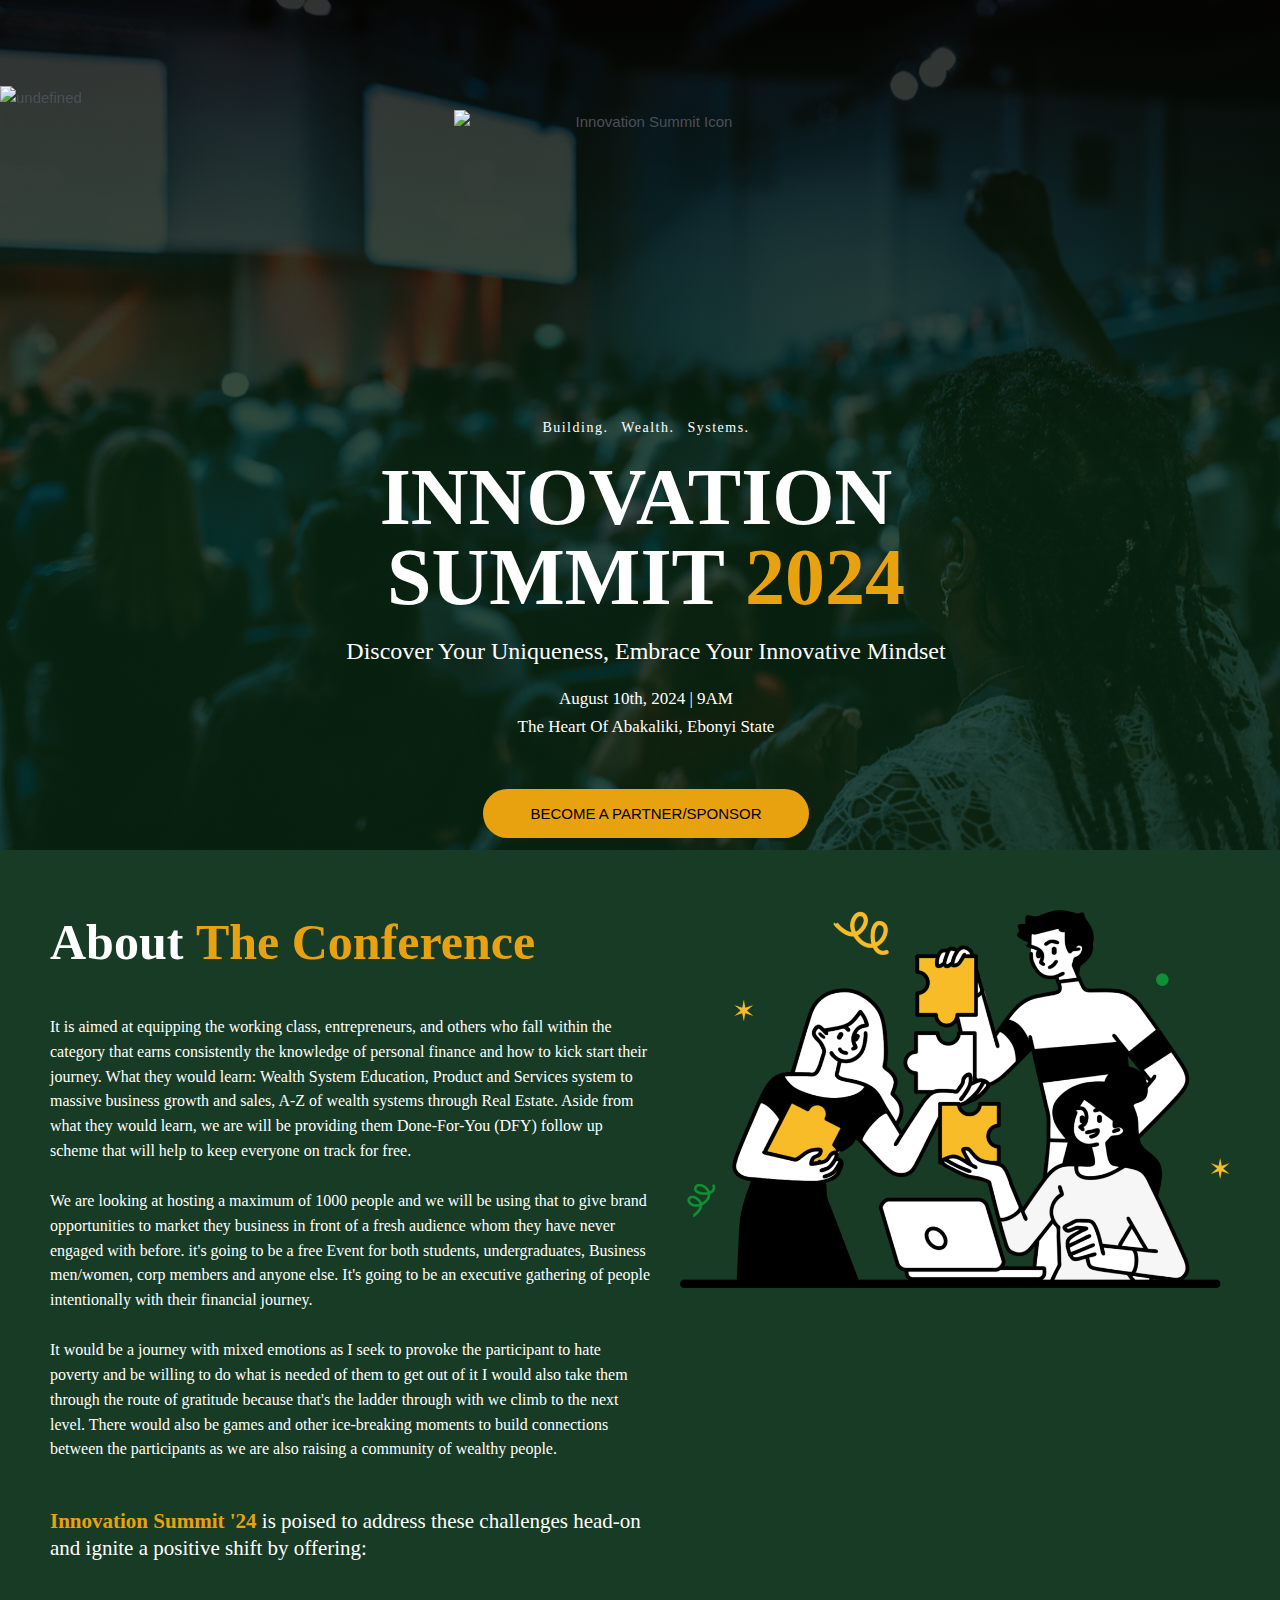
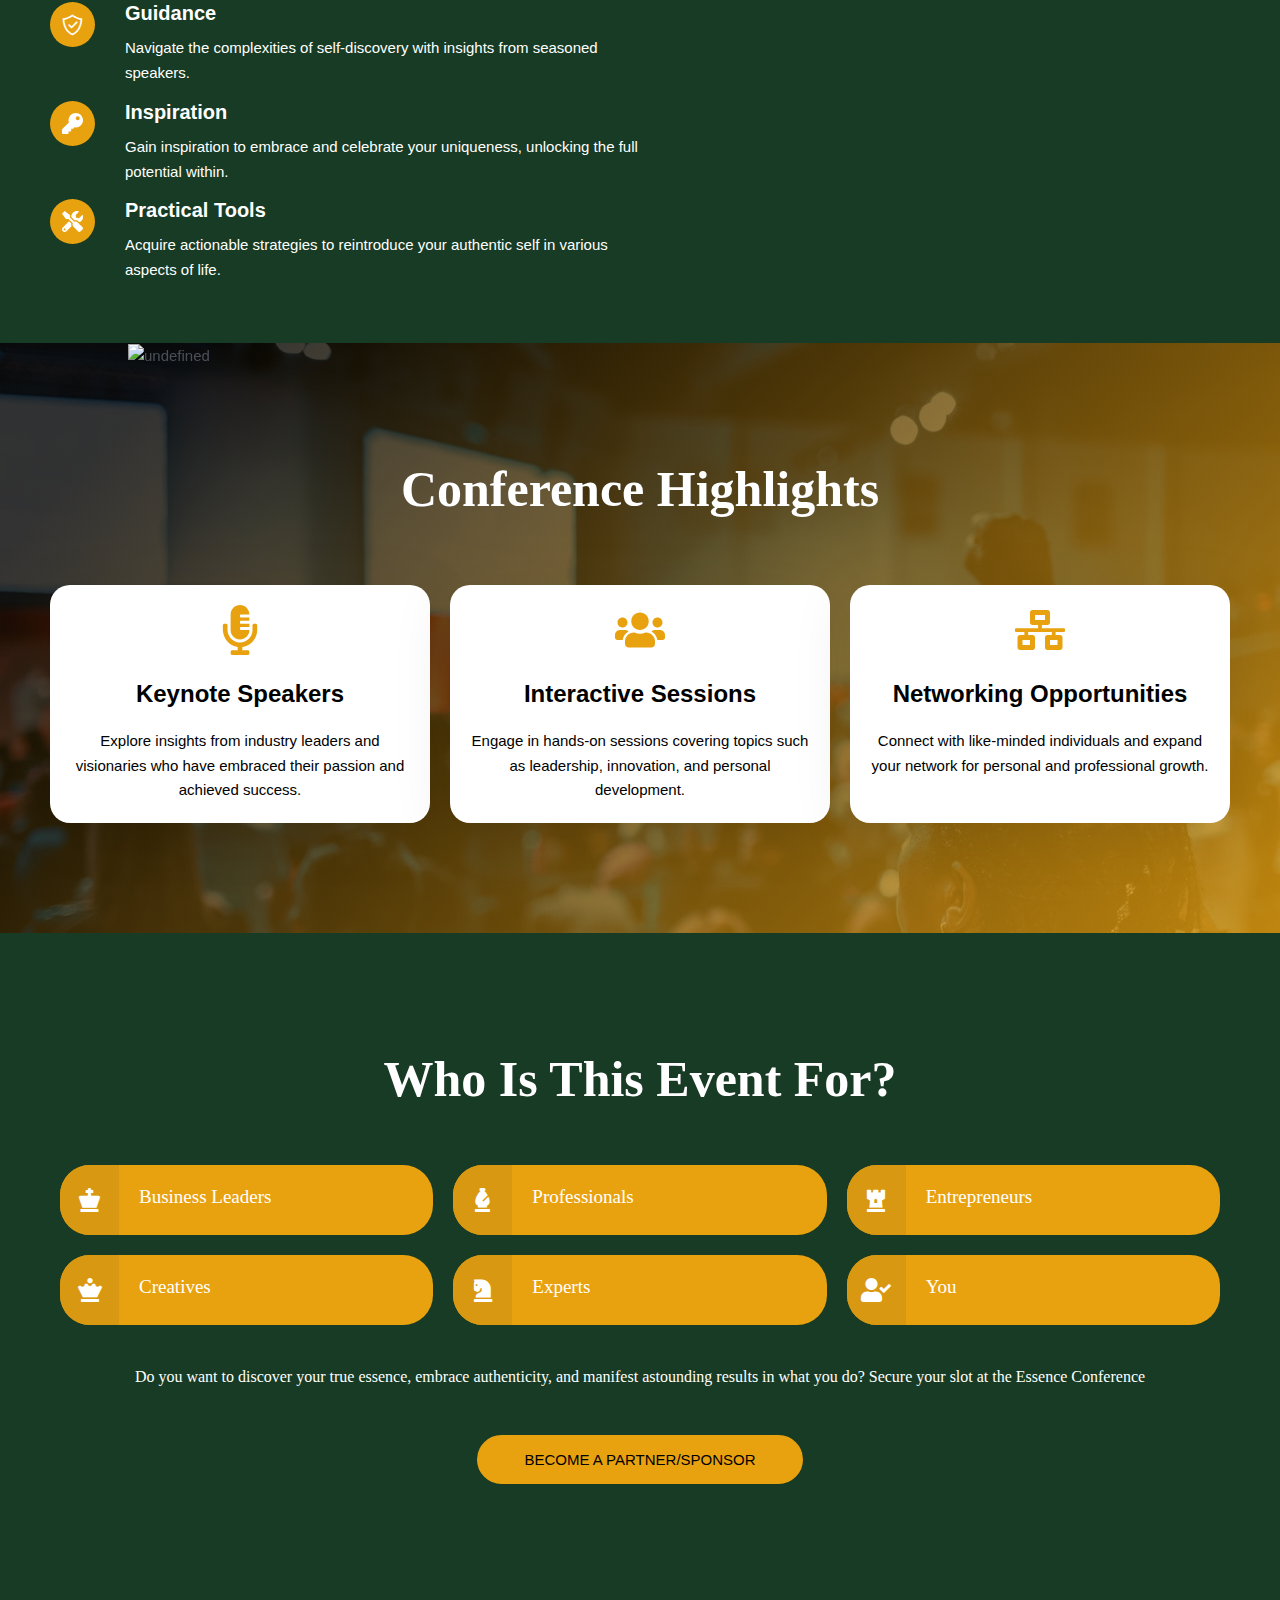
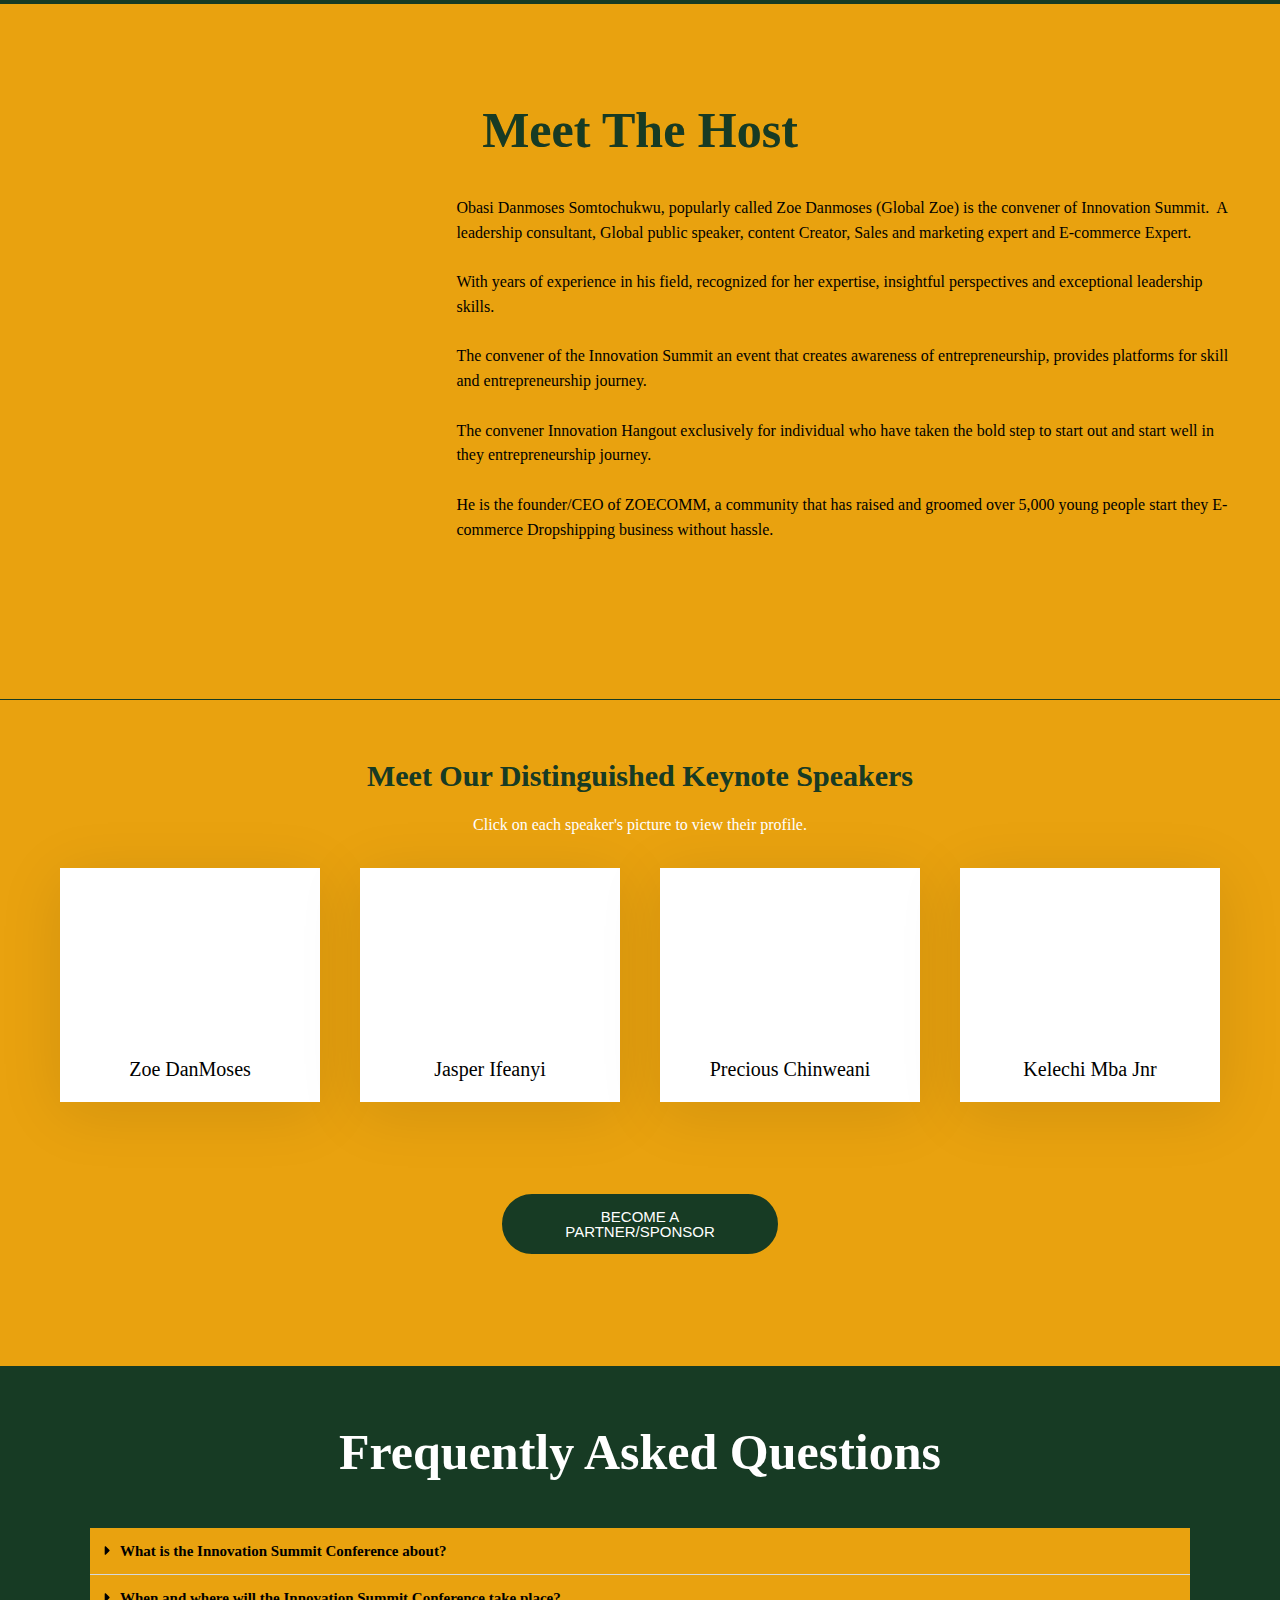
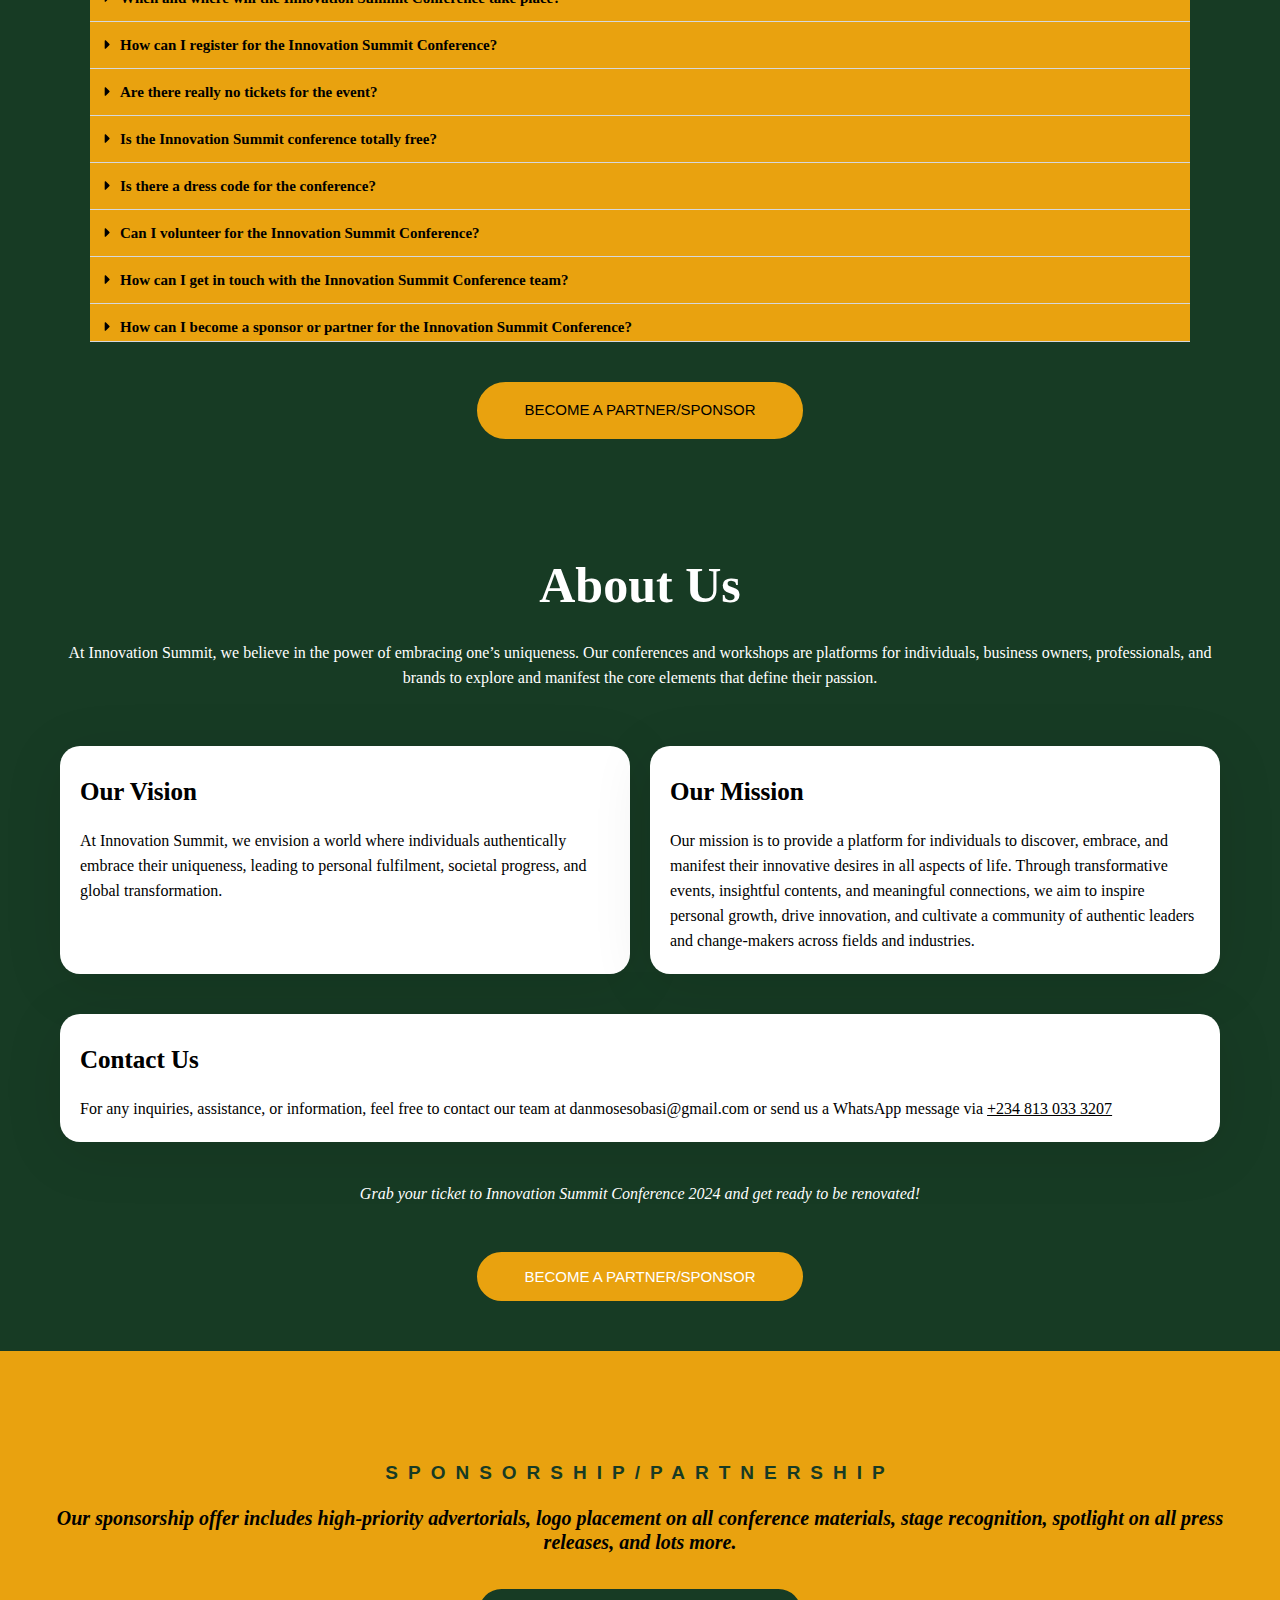
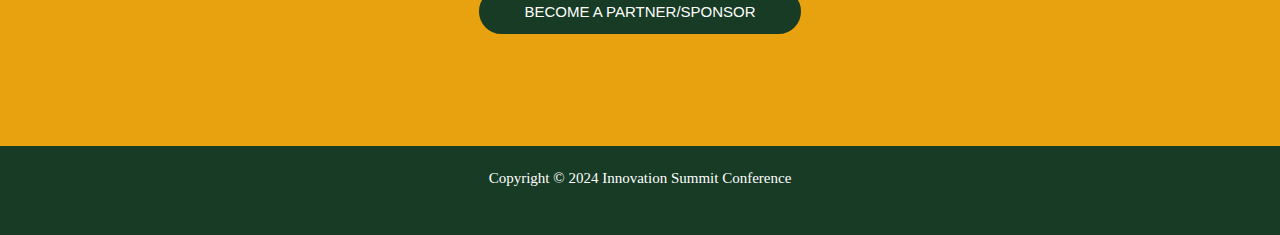
==== index.html @ 214b6966 "update" ====
<!DOCTYPE html>
<html lang="en-US">
  <head>
    <meta http-equiv="content-type" content="text/html; charset=UTF-8">
    <meta name="viewport" content="width=device-width, initial-scale=1">
    <link rel="profile" href="https://gmpg.org/xfn/11">
    <title>Innovation Summit</title>
    <meta name="robots" content="max-image-preview:large">
    <link rel="dns-prefetch" href="//fonts.googleapis.com">
    <link rel="alternate" type="application/rss+xml" title="Innovation Summit » Feed"

      href="feed/index.htm">
    <link rel="alternate" type="application/rss+xml" title="Innovation Summit » Comments Feed"

      href="comments/feed/index.htm">
    <script>
window._wpemojiSettings = {"baseUrl":"https:\/\/s.w.org\/images\/core\/emoji\/15.0.3\/72x72\/","ext":".png","svgUrl":"https:\/\/s.w.org\/images\/core\/emoji\/15.0.3\/svg\/","svgExt":".svg","source":{"concatemoji":"https:\/\/essenceconference.com\/wp-includes\/js\/wp-emoji-release.min.js?ver=6.5.4"}};
/*! This file is auto-generated */
!function(i,n){var o,s,e;function c(e){try{var t={supportTests:e,timestamp:(new Date).valueOf()};sessionStorage.setItem(o,JSON.stringify(t))}catch(e){}}function p(e,t,n){e.clearRect(0,0,e.canvas.width,e.canvas.height),e.fillText(t,0,0);var t=new Uint32Array(e.getImageData(0,0,e.canvas.width,e.canvas.height).data),r=(e.clearRect(0,0,e.canvas.width,e.canvas.height),e.fillText(n,0,0),new Uint32Array(e.getImageData(0,0,e.canvas.width,e.canvas.height).data));return t.every(function(e,t){return e===r[t]})}function u(e,t,n){switch(t){case"flag":return n(e,"\ud83c\udff3\ufe0f\u200d\u26a7\ufe0f","\ud83c\udff3\ufe0f\u200b\u26a7\ufe0f")?!1:!n(e,"\ud83c\uddfa\ud83c\uddf3","\ud83c\uddfa\u200b\ud83c\uddf3")&&!n(e,"\ud83c\udff4\udb40\udc67\udb40\udc62\udb40\udc65\udb40\udc6e\udb40\udc67\udb40\udc7f","\ud83c\udff4\u200b\udb40\udc67\u200b\udb40\udc62\u200b\udb40\udc65\u200b\udb40\udc6e\u200b\udb40\udc67\u200b\udb40\udc7f");case"emoji":return!n(e,"\ud83d\udc26\u200d\u2b1b","\ud83d\udc26\u200b\u2b1b")}return!1}function f(e,t,n){var r="undefined"!=typeof WorkerGlobalScope&&self instanceof WorkerGlobalScope?new OffscreenCanvas(300,150):i.createElement("canvas"),a=r.getContext("2d",{willReadFrequently:!0}),o=(a.textBaseline="top",a.font="600 32px Arial",{});return e.forEach(function(e){o[e]=t(a,e,n)}),o}function t(e){var t=i.createElement("script");t.src=e,t.defer=!0,i.head.appendChild(t)}"undefined"!=typeof Promise&&(o="wpEmojiSettingsSupports",s=["flag","emoji"],n.supports={everything:!0,everythingExceptFlag:!0},e=new Promise(function(e){i.addEventListener("DOMContentLoaded",e,{once:!0})}),new Promise(function(t){var n=function(){try{var e=JSON.parse(sessionStorage.getItem(o));if("object"==typeof e&&"number"==typeof e.timestamp&&(new Date).valueOf()<e.timestamp+604800&&"object"==typeof e.supportTests)return e.supportTests}catch(e){}return null}();if(!n){if("undefined"!=typeof Worker&&"undefined"!=typeof OffscreenCanvas&&"undefined"!=typeof URL&&URL.createObjectURL&&"undefined"!=typeof Blob)try{var e="postMessage("+f.toString()+"("+[JSON.stringify(s),u.toString(),p.toString()].join(",")+"));",r=new Blob([e],{type:"text/javascript"}),a=new Worker(URL.createObjectURL(r),{name:"wpTestEmojiSupports"});return void(a.onmessage=function(e){c(n=e.data),a.terminate(),t(n)})}catch(e){}c(n=f(s,u,p))}t(n)}).then(function(e){for(var t in e)n.supports[t]=e[t],n.supports.everything=n.supports.everything&&n.supports[t],"flag"!==t&&(n.supports.everythingExceptFlag=n.supports.everythingExceptFlag&&n.supports[t]);n.supports.everythingExceptFlag=n.supports.everythingExceptFlag&&!n.supports.flag,n.DOMReady=!1,n.readyCallback=function(){n.DOMReady=!0}}).then(function(){return e}).then(function(){var e;n.supports.everything||(n.readyCallback(),(e=n.source||{}).concatemoji?t(e.concatemoji):e.wpemoji&&e.twemoji&&(t(e.twemoji),t(e.wpemoji)))}))}((window,document),window._wpemojiSettings);
</script> <link rel="stylesheet" id="astra-theme-css-css" href="wp-content/themes/astra/assets/css/minified/main.min.css?ver=4.6.11"

      media="all">
    <style id="astra-theme-css-inline-css">
:root{--ast-container-default-xlg-padding:6.67em;--ast-container-default-lg-padding:5.67em;--ast-container-default-slg-padding:4.34em;--ast-container-default-md-padding:3.34em;--ast-container-default-sm-padding:6.67em;--ast-container-default-xs-padding:2.4em;--ast-container-default-xxs-padding:1.4em;--ast-code-block-background:#EEEEEE;--ast-comment-inputs-background:#FAFAFA;--ast-normal-container-width:1200px;--ast-narrow-container-width:750px;--ast-blog-title-font-weight:normal;--ast-blog-meta-weight:inherit;}html{font-size:93.75%;}a,.page-title{color:var(--ast-global-color-5);}a:hover,a:focus{color:var(--ast-global-color-1);}body,button,input,select,textarea,.ast-button,.ast-custom-button{font-family:'Roboto',sans-serif;font-weight:400;font-size:15px;font-size:1rem;line-height:var(--ast-body-line-height,1.65em);}blockquote{color:var(--ast-global-color-3);}h1,.entry-content h1,h2,.entry-content h2,h3,.entry-content h3,h4,.entry-content h4,h5,.entry-content h5,h6,.entry-content h6,.site-title,.site-title a{font-family:'Montserrat',sans-serif;font-weight:700;}.site-title{font-size:35px;font-size:2.3333333333333rem;display:none;}header .custom-logo-link img{max-width:115px;}.astra-logo-svg{width:115px;}.site-header .site-description{font-size:15px;font-size:1rem;display:none;}.entry-title{font-size:26px;font-size:1.7333333333333rem;}.archive .ast-article-post .ast-article-inner,.blog .ast-article-post .ast-article-inner,.archive .ast-article-post .ast-article-inner:hover,.blog .ast-article-post .ast-article-inner:hover{overflow:hidden;}h1,.entry-content h1{font-size:90px;font-size:6rem;font-weight:700;font-family:'Montserrat',sans-serif;line-height:1.4em;text-transform:uppercase;}h2,.entry-content h2{font-size:40px;font-size:2.6666666666667rem;font-weight:700;font-family:'Montserrat',sans-serif;line-height:1.3em;}h3,.entry-content h3{font-size:24px;font-size:1.6rem;font-weight:700;font-family:'Montserrat',sans-serif;line-height:1.3em;}h4,.entry-content h4{font-size:24px;font-size:1.6rem;line-height:1.2em;font-weight:700;font-family:'Montserrat',sans-serif;}h5,.entry-content h5{font-size:20px;font-size:1.3333333333333rem;line-height:1.2em;font-weight:700;font-family:'Montserrat',sans-serif;}h6,.entry-content h6{font-size:16px;font-size:1.0666666666667rem;line-height:1.25em;font-weight:700;font-family:'Montserrat',sans-serif;}::selection{background-color:var(--ast-global-color-0);color:#000000;}body,h1,.entry-title a,.entry-content h1,h2,.entry-content h2,h3,.entry-content h3,h4,.entry-content h4,h5,.entry-content h5,h6,.entry-content h6{color:var(--ast-global-color-3);}.tagcloud a:hover,.tagcloud a:focus,.tagcloud a.current-item{color:#000000;border-color:var(--ast-global-color-5);background-color:var(--ast-global-color-5);}input:focus,input[type="text"]:focus,input[type="email"]:focus,input[type="url"]:focus,input[type="password"]:focus,input[type="reset"]:focus,input[type="search"]:focus,textarea:focus{border-color:var(--ast-global-color-5);}input[type="radio"]:checked,input[type=reset],input[type="checkbox"]:checked,input[type="checkbox"]:hover:checked,input[type="checkbox"]:focus:checked,input[type=range]::-webkit-slider-thumb{border-color:var(--ast-global-color-5);background-color:var(--ast-global-color-5);box-shadow:none;}.site-footer a:hover + .post-count,.site-footer a:focus + .post-count{background:var(--ast-global-color-5);border-color:var(--ast-global-color-5);}.single .nav-links .nav-previous,.single .nav-links .nav-next{color:var(--ast-global-color-5);}.entry-meta,.entry-meta *{line-height:1.45;color:var(--ast-global-color-5);}.entry-meta a:not(.ast-button):hover,.entry-meta a:not(.ast-button):hover *,.entry-meta a:not(.ast-button):focus,.entry-meta a:not(.ast-button):focus *,.page-links > .page-link,.page-links .page-link:hover,.post-navigation a:hover{color:var(--ast-global-color-1);}#cat option,.secondary .calendar_wrap thead a,.secondary .calendar_wrap thead a:visited{color:var(--ast-global-color-5);}.secondary .calendar_wrap #today,.ast-progress-val span{background:var(--ast-global-color-5);}.secondary a:hover + .post-count,.secondary a:focus + .post-count{background:var(--ast-global-color-5);border-color:var(--ast-global-color-5);}.calendar_wrap #today > a{color:#000000;}.page-links .page-link,.single .post-navigation a{color:var(--ast-global-color-5);}.ast-search-menu-icon .search-form button.search-submit{padding:0 4px;}.ast-search-menu-icon form.search-form{padding-right:0;}.ast-search-menu-icon.slide-search input.search-field{width:0;}.ast-header-search .ast-search-menu-icon.ast-dropdown-active .search-form,.ast-header-search .ast-search-menu-icon.ast-dropdown-active .search-field:focus{transition:all 0.2s;}.search-form input.search-field:focus{outline:none;}.ast-archive-title{color:var(--ast-global-color-2);}.wp-block-latest-posts > li > a{color:var(--ast-global-color-2);}.widget-title,.widget .wp-block-heading{font-size:21px;font-size:1.4rem;color:var(--ast-global-color-2);}.ast-search-menu-icon.slide-search a:focus-visible:focus-visible,.astra-search-icon:focus-visible,#close:focus-visible,a:focus-visible,.ast-menu-toggle:focus-visible,.site .skip-link:focus-visible,.wp-block-loginout input:focus-visible,.wp-block-search.wp-block-search__button-inside .wp-block-search__inside-wrapper,.ast-header-navigation-arrow:focus-visible,.woocommerce .wc-proceed-to-checkout > .checkout-button:focus-visible,.woocommerce .woocommerce-MyAccount-navigation ul li a:focus-visible,.ast-orders-table__row .ast-orders-table__cell:focus-visible,.woocommerce .woocommerce-order-details .order-again > .button:focus-visible,.woocommerce .woocommerce-message a.button.wc-forward:focus-visible,.woocommerce #minus_qty:focus-visible,.woocommerce #plus_qty:focus-visible,a#ast-apply-coupon:focus-visible,.woocommerce .woocommerce-info a:focus-visible,.woocommerce .astra-shop-summary-wrap a:focus-visible,.woocommerce a.wc-forward:focus-visible,#ast-apply-coupon:focus-visible,.woocommerce-js .woocommerce-mini-cart-item a.remove:focus-visible,#close:focus-visible,.button.search-submit:focus-visible,#search_submit:focus,.normal-search:focus-visible{outline-style:dotted;outline-color:inherit;outline-width:thin;}input:focus,input[type="text"]:focus,input[type="email"]:focus,input[type="url"]:focus,input[type="password"]:focus,input[type="reset"]:focus,input[type="search"]:focus,input[type="number"]:focus,textarea:focus,.wp-block-search__input:focus,[data-section="section-header-mobile-trigger"] .ast-button-wrap .ast-mobile-menu-trigger-minimal:focus,.ast-mobile-popup-drawer.active .menu-toggle-close:focus,.woocommerce-ordering select.orderby:focus,#ast-scroll-top:focus,#coupon_code:focus,.woocommerce-page #comment:focus,.woocommerce #reviews #respond input#submit:focus,.woocommerce a.add_to_cart_button:focus,.woocommerce .button.single_add_to_cart_button:focus,.woocommerce .woocommerce-cart-form button:focus,.woocommerce .woocommerce-cart-form__cart-item .quantity .qty:focus,.woocommerce .woocommerce-billing-fields .woocommerce-billing-fields__field-wrapper .woocommerce-input-wrapper > .input-text:focus,.woocommerce #order_comments:focus,.woocommerce #place_order:focus,.woocommerce .woocommerce-address-fields .woocommerce-address-fields__field-wrapper .woocommerce-input-wrapper > .input-text:focus,.woocommerce .woocommerce-MyAccount-content form button:focus,.woocommerce .woocommerce-MyAccount-content .woocommerce-EditAccountForm .woocommerce-form-row .woocommerce-Input.input-text:focus,.woocommerce .ast-woocommerce-container .woocommerce-pagination ul.page-numbers li a:focus,body #content .woocommerce form .form-row .select2-container--default .select2-selection--single:focus,#ast-coupon-code:focus,.woocommerce.woocommerce-js .quantity input[type=number]:focus,.woocommerce-js .woocommerce-mini-cart-item .quantity input[type=number]:focus,.woocommerce p#ast-coupon-trigger:focus{border-style:dotted;border-color:inherit;border-width:thin;}input{outline:none;}.ast-logo-title-inline .site-logo-img{padding-right:1em;}body .ast-oembed-container *{position:absolute;top:0;width:100%;height:100%;left:0;}body .wp-block-embed-pocket-casts .ast-oembed-container *{position:unset;}.ast-single-post-featured-section + article {margin-top: 2em;}.site-content .ast-single-post-featured-section img {width: 100%;overflow: hidden;object-fit: cover;}.site > .ast-single-related-posts-container {margin-top: 0;}@media (min-width: 922px) {.ast-desktop .ast-container--narrow {max-width: var(--ast-narrow-container-width);margin: 0 auto;}}.ast-page-builder-template .hentry {margin: 0;}.ast-page-builder-template .site-content > .ast-container {max-width: 100%;padding: 0;}.ast-page-builder-template .site .site-content #primary {padding: 0;margin: 0;}.ast-page-builder-template .no-results {text-align: center;margin: 4em auto;}.ast-page-builder-template .ast-pagination {padding: 2em;}.ast-page-builder-template .entry-header.ast-no-title.ast-no-thumbnail {margin-top: 0;}.ast-page-builder-template .entry-header.ast-header-without-markup {margin-top: 0;margin-bottom: 0;}.ast-page-builder-template .entry-header.ast-no-title.ast-no-meta {margin-bottom: 0;}.ast-page-builder-template.single .post-navigation {padding-bottom: 2em;}.ast-page-builder-template.single-post .site-content > .ast-container {max-width: 100%;}.ast-page-builder-template .entry-header {margin-top: 4em;margin-left: auto;margin-right: auto;padding-left: 20px;padding-right: 20px;}.single.ast-page-builder-template .entry-header {padding-left: 20px;padding-right: 20px;}.ast-page-builder-template .ast-archive-description {margin: 4em auto 0;padding-left: 20px;padding-right: 20px;}@media (max-width:921px){#ast-desktop-header{display:none;}}@media (min-width:922px){#ast-mobile-header{display:none;}}.wp-block-buttons.aligncenter{justify-content:center;}@media (max-width:921px){.ast-theme-transparent-header #primary,.ast-theme-transparent-header #secondary{padding:0;}}@media (max-width:921px){.ast-plain-container.ast-no-sidebar #primary{padding:0;}}.ast-plain-container.ast-no-sidebar #primary{margin-top:0;margin-bottom:0;}.wp-block-button.is-style-outline .wp-block-button__link{border-color:var(--ast-global-color-0);border-top-width:0px;border-right-width:0px;border-bottom-width:0px;border-left-width:0px;}div.wp-block-button.is-style-outline > .wp-block-button__link:not(.has-text-color),div.wp-block-button.wp-block-button__link.is-style-outline:not(.has-text-color){color:var(--ast-global-color-0);}.wp-block-button.is-style-outline .wp-block-button__link:hover,.wp-block-buttons .wp-block-button.is-style-outline .wp-block-button__link:focus,.wp-block-buttons .wp-block-button.is-style-outline > .wp-block-button__link:not(.has-text-color):hover,.wp-block-buttons .wp-block-button.wp-block-button__link.is-style-outline:not(.has-text-color):hover{color:var(--ast-global-color-2);background-color:var(--ast-global-color-1);border-color:var(--ast-global-color-1);}.post-page-numbers.current .page-link,.ast-pagination .page-numbers.current{color:#000000;border-color:var(--ast-global-color-0);background-color:var(--ast-global-color-0);}.wp-block-button.is-style-outline .wp-block-button__link{border-top-width:0px;border-right-width:0px;border-bottom-width:0px;border-left-width:0px;}.wp-block-button.is-style-outline .wp-block-button__link.wp-element-button,.ast-outline-button{border-color:var(--ast-global-color-0);font-family:inherit;font-weight:500;line-height:1em;border-top-left-radius:0px;border-top-right-radius:0px;border-bottom-right-radius:0px;border-bottom-left-radius:0px;}.wp-block-buttons .wp-block-button.is-style-outline > .wp-block-button__link:not(.has-text-color),.wp-block-buttons .wp-block-button.wp-block-button__link.is-style-outline:not(.has-text-color),.ast-outline-button{color:var(--ast-global-color-0);}.wp-block-button.is-style-outline .wp-block-button__link:hover,.wp-block-buttons .wp-block-button.is-style-outline .wp-block-button__link:focus,.wp-block-buttons .wp-block-button.is-style-outline > .wp-block-button__link:not(.has-text-color):hover,.wp-block-buttons .wp-block-button.wp-block-button__link.is-style-outline:not(.has-text-color):hover,.ast-outline-button:hover,.ast-outline-button:focus,.wp-block-uagb-buttons-child .uagb-buttons-repeater.ast-outline-button:hover,.wp-block-uagb-buttons-child .uagb-buttons-repeater.ast-outline-button:focus{color:var(--ast-global-color-2);background-color:var(--ast-global-color-1);border-color:var(--ast-global-color-1);}.wp-block-button .wp-block-button__link.wp-element-button.is-style-outline:not(.has-background),.wp-block-button.is-style-outline>.wp-block-button__link.wp-element-button:not(.has-background),.ast-outline-button{background-color:var(--ast-global-color-0);}.entry-content[ast-blocks-layout] > figure{margin-bottom:1em;}h1.widget-title{font-weight:700;}h2.widget-title{font-weight:700;}h3.widget-title{font-weight:700;}@media (max-width:921px){.ast-separate-container #primary,.ast-separate-container #secondary{padding:1.5em 0;}#primary,#secondary{padding:1.5em 0;margin:0;}.ast-left-sidebar #content > .ast-container{display:flex;flex-direction:column-reverse;width:100%;}.ast-separate-container .ast-article-post,.ast-separate-container .ast-article-single{padding:1.5em 2.14em;}.ast-author-box img.avatar{margin:20px 0 0 0;}}@media (min-width:922px){.ast-separate-container.ast-right-sidebar #primary,.ast-separate-container.ast-left-sidebar #primary{border:0;}.search-no-results.ast-separate-container #primary{margin-bottom:4em;}}.elementor-button-wrapper .elementor-button{border-style:solid;text-decoration:none;border-top-width:0px;border-right-width:0px;border-left-width:0px;border-bottom-width:0px;}body .elementor-button.elementor-size-sm,body .elementor-button.elementor-size-xs,body .elementor-button.elementor-size-md,body .elementor-button.elementor-size-lg,body .elementor-button.elementor-size-xl,body .elementor-button{border-top-left-radius:0px;border-top-right-radius:0px;border-bottom-right-radius:0px;border-bottom-left-radius:0px;padding-top:15px;padding-right:45px;padding-bottom:15px;padding-left:45px;}.elementor-button-wrapper .elementor-button{border-color:var(--ast-global-color-0);background-color:var(--ast-global-color-0);}.elementor-button-wrapper .elementor-button:hover,.elementor-button-wrapper .elementor-button:focus{color:var(--ast-global-color-2);background-color:var(--ast-global-color-1);border-color:var(--ast-global-color-1);}.wp-block-button .wp-block-button__link ,.elementor-button-wrapper .elementor-button,.elementor-button-wrapper .elementor-button:visited{color:var(--ast-global-color-2);}.elementor-button-wrapper .elementor-button{font-weight:500;line-height:1em;text-transform:uppercase;}.wp-block-button .wp-block-button__link:hover,.wp-block-button .wp-block-button__link:focus{color:var(--ast-global-color-2);background-color:var(--ast-global-color-1);border-color:var(--ast-global-color-1);}.elementor-widget-heading h1.elementor-heading-title{line-height:1.4em;}.elementor-widget-heading h2.elementor-heading-title{line-height:1.3em;}.elementor-widget-heading h3.elementor-heading-title{line-height:1.3em;}.elementor-widget-heading h4.elementor-heading-title{line-height:1.2em;}.elementor-widget-heading h5.elementor-heading-title{line-height:1.2em;}.elementor-widget-heading h6.elementor-heading-title{line-height:1.25em;}.wp-block-button .wp-block-button__link,.wp-block-search .wp-block-search__button,body .wp-block-file .wp-block-file__button{border-style:solid;border-top-width:0px;border-right-width:0px;border-left-width:0px;border-bottom-width:0px;border-color:var(--ast-global-color-0);background-color:var(--ast-global-color-0);color:var(--ast-global-color-2);font-family:inherit;font-weight:500;line-height:1em;text-transform:uppercase;border-top-left-radius:0px;border-top-right-radius:0px;border-bottom-right-radius:0px;border-bottom-left-radius:0px;padding-top:15px;padding-right:45px;padding-bottom:15px;padding-left:45px;}.menu-toggle,button,.ast-button,.ast-custom-button,.button,input#submit,input[type="button"],input[type="submit"],input[type="reset"],form[CLASS*="wp-block-search__"].wp-block-search .wp-block-search__inside-wrapper .wp-block-search__button,body .wp-block-file .wp-block-file__button,.woocommerce-js a.button,.woocommerce button.button,.woocommerce .woocommerce-message a.button,.woocommerce #respond input#submit.alt,.woocommerce input.button.alt,.woocommerce input.button,.woocommerce input.button:disabled,.woocommerce input.button:disabled[disabled],.woocommerce input.button:disabled:hover,.woocommerce input.button:disabled[disabled]:hover,.woocommerce #respond input#submit,.woocommerce button.button.alt.disabled,.wc-block-grid__products .wc-block-grid__product .wp-block-button__link,.wc-block-grid__product-onsale,[CLASS*="wc-block"] button,.woocommerce-js .astra-cart-drawer .astra-cart-drawer-content .woocommerce-mini-cart__buttons .button:not(.checkout):not(.ast-continue-shopping),.woocommerce-js .astra-cart-drawer .astra-cart-drawer-content .woocommerce-mini-cart__buttons a.checkout,.woocommerce button.button.alt.disabled.wc-variation-selection-needed,[CLASS*="wc-block"] .wc-block-components-button{border-style:solid;border-top-width:0px;border-right-width:0px;border-left-width:0px;border-bottom-width:0px;color:var(--ast-global-color-2);border-color:var(--ast-global-color-0);background-color:var(--ast-global-color-0);padding-top:15px;padding-right:45px;padding-bottom:15px;padding-left:45px;font-family:inherit;font-weight:500;line-height:1em;text-transform:uppercase;border-top-left-radius:0px;border-top-right-radius:0px;border-bottom-right-radius:0px;border-bottom-left-radius:0px;}button:focus,.menu-toggle:hover,button:hover,.ast-button:hover,.ast-custom-button:hover .button:hover,.ast-custom-button:hover ,input[type=reset]:hover,input[type=reset]:focus,input#submit:hover,input#submit:focus,input[type="button"]:hover,input[type="button"]:focus,input[type="submit"]:hover,input[type="submit"]:focus,form[CLASS*="wp-block-search__"].wp-block-search .wp-block-search__inside-wrapper .wp-block-search__button:hover,form[CLASS*="wp-block-search__"].wp-block-search .wp-block-search__inside-wrapper .wp-block-search__button:focus,body .wp-block-file .wp-block-file__button:hover,body .wp-block-file .wp-block-file__button:focus,.woocommerce-js a.button:hover,.woocommerce button.button:hover,.woocommerce .woocommerce-message a.button:hover,.woocommerce #respond input#submit:hover,.woocommerce #respond input#submit.alt:hover,.woocommerce input.button.alt:hover,.woocommerce input.button:hover,.woocommerce button.button.alt.disabled:hover,.wc-block-grid__products .wc-block-grid__product .wp-block-button__link:hover,[CLASS*="wc-block"] button:hover,.woocommerce-js .astra-cart-drawer .astra-cart-drawer-content .woocommerce-mini-cart__buttons .button:not(.checkout):not(.ast-continue-shopping):hover,.woocommerce-js .astra-cart-drawer .astra-cart-drawer-content .woocommerce-mini-cart__buttons a.checkout:hover,.woocommerce button.button.alt.disabled.wc-variation-selection-needed:hover,[CLASS*="wc-block"] .wc-block-components-button:hover,[CLASS*="wc-block"] .wc-block-components-button:focus{color:var(--ast-global-color-2);background-color:var(--ast-global-color-1);border-color:var(--ast-global-color-1);}@media (max-width:921px){.ast-mobile-header-stack .main-header-bar .ast-search-menu-icon{display:inline-block;}.ast-header-break-point.ast-header-custom-item-outside .ast-mobile-header-stack .main-header-bar .ast-search-icon{margin:0;}.ast-comment-avatar-wrap img{max-width:2.5em;}.ast-comment-meta{padding:0 1.8888em 1.3333em;}.ast-separate-container .ast-comment-list li.depth-1{padding:1.5em 2.14em;}.ast-separate-container .comment-respond{padding:2em 2.14em;}}@media (min-width:544px){.ast-container{max-width:100%;}}@media (max-width:544px){.ast-separate-container .ast-article-post,.ast-separate-container .ast-article-single,.ast-separate-container .comments-title,.ast-separate-container .ast-archive-description{padding:1.5em 1em;}.ast-separate-container #content .ast-container{padding-left:0.54em;padding-right:0.54em;}.ast-separate-container .ast-comment-list .bypostauthor{padding:.5em;}.ast-search-menu-icon.ast-dropdown-active .search-field{width:170px;}}body,.ast-separate-container{background-color:var(--ast-global-color-4);;background-image:none;;}@media (max-width:921px){.site-title{display:none;}.site-header .site-description{display:none;}h1,.entry-content h1{font-size:60px;}h2,.entry-content h2{font-size:35px;}h3,.entry-content h3{font-size:22px;}}@media (max-width:544px){.site-title{display:none;}.site-header .site-description{display:none;}h1,.entry-content h1{font-size:35px;}h2,.entry-content h2{font-size:30px;}h3,.entry-content h3{font-size:20px;}}@media (max-width:921px){html{font-size:85.5%;}}@media (max-width:544px){html{font-size:85.5%;}}@media (min-width:922px){.ast-container{max-width:1240px;}}@media (min-width:922px){.site-content .ast-container{display:flex;}}@media (max-width:921px){.site-content .ast-container{flex-direction:column;}}@media (min-width:922px){.main-header-menu .sub-menu .menu-item.ast-left-align-sub-menu:hover > .sub-menu,.main-header-menu .sub-menu .menu-item.ast-left-align-sub-menu.focus > .sub-menu{margin-left:-0px;}}.site .comments-area{padding-bottom:3em;}.wp-block-file {display: flex;align-items: center;flex-wrap: wrap;justify-content: space-between;}.wp-block-pullquote {border: none;}.wp-block-pullquote blockquote::before {content: "\201D";font-family: "Helvetica",sans-serif;display: flex;transform: rotate( 180deg );font-size: 6rem;font-style: normal;line-height: 1;font-weight: bold;align-items: center;justify-content: center;}.has-text-align-right > blockquote::before {justify-content: flex-start;}.has-text-align-left > blockquote::before {justify-content: flex-end;}figure.wp-block-pullquote.is-style-solid-color blockquote {max-width: 100%;text-align: inherit;}html body {--wp--custom--ast-default-block-top-padding: 3em;--wp--custom--ast-default-block-right-padding: 3em;--wp--custom--ast-default-block-bottom-padding: 3em;--wp--custom--ast-default-block-left-padding: 3em;--wp--custom--ast-container-width: 1200px;--wp--custom--ast-content-width-size: 1200px;--wp--custom--ast-wide-width-size: calc(1200px + var(--wp--custom--ast-default-block-left-padding) + var(--wp--custom--ast-default-block-right-padding));}.ast-narrow-container {--wp--custom--ast-content-width-size: 750px;--wp--custom--ast-wide-width-size: 750px;}@media(max-width: 921px) {html body {--wp--custom--ast-default-block-top-padding: 3em;--wp--custom--ast-default-block-right-padding: 2em;--wp--custom--ast-default-block-bottom-padding: 3em;--wp--custom--ast-default-block-left-padding: 2em;}}@media(max-width: 544px) {html body {--wp--custom--ast-default-block-top-padding: 3em;--wp--custom--ast-default-block-right-padding: 1.5em;--wp--custom--ast-default-block-bottom-padding: 3em;--wp--custom--ast-default-block-left-padding: 1.5em;}}.entry-content > .wp-block-group,.entry-content > .wp-block-cover,.entry-content > .wp-block-columns {padding-top: var(--wp--custom--ast-default-block-top-padding);padding-right: var(--wp--custom--ast-default-block-right-padding);padding-bottom: var(--wp--custom--ast-default-block-bottom-padding);padding-left: var(--wp--custom--ast-default-block-left-padding);}.ast-plain-container.ast-no-sidebar .entry-content > .alignfull,.ast-page-builder-template .ast-no-sidebar .entry-content > .alignfull {margin-left: calc( -50vw + 50%);margin-right: calc( -50vw + 50%);max-width: 100vw;width: 100vw;}.ast-plain-container.ast-no-sidebar .entry-content .alignfull .alignfull,.ast-page-builder-template.ast-no-sidebar .entry-content .alignfull .alignfull,.ast-plain-container.ast-no-sidebar .entry-content .alignfull .alignwide,.ast-page-builder-template.ast-no-sidebar .entry-content .alignfull .alignwide,.ast-plain-container.ast-no-sidebar .entry-content .alignwide .alignfull,.ast-page-builder-template.ast-no-sidebar .entry-content .alignwide .alignfull,.ast-plain-container.ast-no-sidebar .entry-content .alignwide .alignwide,.ast-page-builder-template.ast-no-sidebar .entry-content .alignwide .alignwide,.ast-plain-container.ast-no-sidebar .entry-content .wp-block-column .alignfull,.ast-page-builder-template.ast-no-sidebar .entry-content .wp-block-column .alignfull,.ast-plain-container.ast-no-sidebar .entry-content .wp-block-column .alignwide,.ast-page-builder-template.ast-no-sidebar .entry-content .wp-block-column .alignwide {margin-left: auto;margin-right: auto;width: 100%;}[ast-blocks-layout] .wp-block-separator:not(.is-style-dots) {height: 0;}[ast-blocks-layout] .wp-block-separator {margin: 20px auto;}[ast-blocks-layout] .wp-block-separator:not(.is-style-wide):not(.is-style-dots) {max-width: 100px;}[ast-blocks-layout] .wp-block-separator.has-background {padding: 0;}.entry-content[ast-blocks-layout] > * {max-width: var(--wp--custom--ast-content-width-size);margin-left: auto;margin-right: auto;}.entry-content[ast-blocks-layout] > .alignwide {max-width: var(--wp--custom--ast-wide-width-size);}.entry-content[ast-blocks-layout] .alignfull {max-width: none;}.entry-content .wp-block-columns {margin-bottom: 0;}blockquote {margin: 1.5em;border-color: rgba(0,0,0,0.05);}.wp-block-quote:not(.has-text-align-right):not(.has-text-align-center) {border-left: 5px solid rgba(0,0,0,0.05);}.has-text-align-right > blockquote,blockquote.has-text-align-right {border-right: 5px solid rgba(0,0,0,0.05);}.has-text-align-left > blockquote,blockquote.has-text-align-left {border-left: 5px solid rgba(0,0,0,0.05);}.wp-block-site-tagline,.wp-block-latest-posts .read-more {margin-top: 15px;}.wp-block-loginout p label {display: block;}.wp-block-loginout p:not(.login-remember):not(.login-submit) input {width: 100%;}.wp-block-loginout input:focus {border-color: transparent;}.wp-block-loginout input:focus {outline: thin dotted;}.entry-content .wp-block-media-text .wp-block-media-text__content {padding: 0 0 0 8%;}.entry-content .wp-block-media-text.has-media-on-the-right .wp-block-media-text__content {padding: 0 8% 0 0;}.entry-content .wp-block-media-text.has-background .wp-block-media-text__content {padding: 8%;}.entry-content .wp-block-cover:not([class*="background-color"]) .wp-block-cover__inner-container,.entry-content .wp-block-cover:not([class*="background-color"]) .wp-block-cover-image-text,.entry-content .wp-block-cover:not([class*="background-color"]) .wp-block-cover-text,.entry-content .wp-block-cover-image:not([class*="background-color"]) .wp-block-cover__inner-container,.entry-content .wp-block-cover-image:not([class*="background-color"]) .wp-block-cover-image-text,.entry-content .wp-block-cover-image:not([class*="background-color"]) .wp-block-cover-text {color: var(--ast-global-color-5);}.wp-block-loginout .login-remember input {width: 1.1rem;height: 1.1rem;margin: 0 5px 4px 0;vertical-align: middle;}.wp-block-latest-posts > li > *:first-child,.wp-block-latest-posts:not(.is-grid) > li:first-child {margin-top: 0;}.wp-block-search__inside-wrapper .wp-block-search__input {padding: 0 10px;color: var(--ast-global-color-3);background: var(--ast-global-color-5);border-color: var(--ast-border-color);}.wp-block-latest-posts .read-more {margin-bottom: 1.5em;}.wp-block-search__no-button .wp-block-search__inside-wrapper .wp-block-search__input {padding-top: 5px;padding-bottom: 5px;}.wp-block-latest-posts .wp-block-latest-posts__post-date,.wp-block-latest-posts .wp-block-latest-posts__post-author {font-size: 1rem;}.wp-block-latest-posts > li > *,.wp-block-latest-posts:not(.is-grid) > li {margin-top: 12px;margin-bottom: 12px;}.ast-page-builder-template .entry-content[ast-blocks-layout] > *,.ast-page-builder-template .entry-content[ast-blocks-layout] > .alignfull > * {max-width: none;}.ast-page-builder-template .entry-content[ast-blocks-layout] > .alignwide > * {max-width: var(--wp--custom--ast-wide-width-size);}.ast-page-builder-template .entry-content[ast-blocks-layout] > .inherit-container-width > *,.ast-page-builder-template .entry-content[ast-blocks-layout] > * > *,.entry-content[ast-blocks-layout] > .wp-block-cover .wp-block-cover__inner-container {max-width: var(--wp--custom--ast-content-width-size);margin-left: auto;margin-right: auto;}.entry-content[ast-blocks-layout] .wp-block-cover:not(.alignleft):not(.alignright) {width: auto;}@media(max-width: 1200px) {.ast-separate-container .entry-content > .alignfull,.ast-separate-container .entry-content[ast-blocks-layout] > .alignwide,.ast-plain-container .entry-content[ast-blocks-layout] > .alignwide,.ast-plain-container .entry-content .alignfull {margin-left: calc(-1 * min(var(--ast-container-default-xlg-padding),20px)) ;margin-right: calc(-1 * min(var(--ast-container-default-xlg-padding),20px));}}@media(min-width: 1201px) {.ast-separate-container .entry-content > .alignfull {margin-left: calc(-1 * var(--ast-container-default-xlg-padding) );margin-right: calc(-1 * var(--ast-container-default-xlg-padding) );}.ast-separate-container .entry-content[ast-blocks-layout] > .alignwide,.ast-plain-container .entry-content[ast-blocks-layout] > .alignwide {margin-left: calc(-1 * var(--wp--custom--ast-default-block-left-padding) );margin-right: calc(-1 * var(--wp--custom--ast-default-block-right-padding) );}}@media(min-width: 921px) {.ast-separate-container .entry-content .wp-block-group.alignwide:not(.inherit-container-width) > :where(:not(.alignleft):not(.alignright)),.ast-plain-container .entry-content .wp-block-group.alignwide:not(.inherit-container-width) > :where(:not(.alignleft):not(.alignright)) {max-width: calc( var(--wp--custom--ast-content-width-size) + 80px );}.ast-plain-container.ast-right-sidebar .entry-content[ast-blocks-layout] .alignfull,.ast-plain-container.ast-left-sidebar .entry-content[ast-blocks-layout] .alignfull {margin-left: -60px;margin-right: -60px;}}@media(min-width: 544px) {.entry-content > .alignleft {margin-right: 20px;}.entry-content > .alignright {margin-left: 20px;}}@media (max-width:544px){.wp-block-columns .wp-block-column:not(:last-child){margin-bottom:20px;}.wp-block-latest-posts{margin:0;}}@media( max-width: 600px ) {.entry-content .wp-block-media-text .wp-block-media-text__content,.entry-content .wp-block-media-text.has-media-on-the-right .wp-block-media-text__content {padding: 8% 0 0;}.entry-content .wp-block-media-text.has-background .wp-block-media-text__content {padding: 8%;}}.ast-page-builder-template .entry-header {padding-left: 0;}.ast-narrow-container .site-content .wp-block-uagb-image--align-full .wp-block-uagb-image__figure {max-width: 100%;margin-left: auto;margin-right: auto;}:root .has-ast-global-color-0-color{color:var(--ast-global-color-0);}:root .has-ast-global-color-0-background-color{background-color:var(--ast-global-color-0);}:root .wp-block-button .has-ast-global-color-0-color{color:var(--ast-global-color-0);}:root .wp-block-button .has-ast-global-color-0-background-color{background-color:var(--ast-global-color-0);}:root .has-ast-global-color-1-color{color:var(--ast-global-color-1);}:root .has-ast-global-color-1-background-color{background-color:var(--ast-global-color-1);}:root .wp-block-button .has-ast-global-color-1-color{color:var(--ast-global-color-1);}:root .wp-block-button .has-ast-global-color-1-background-color{background-color:var(--ast-global-color-1);}:root .has-ast-global-color-2-color{color:var(--ast-global-color-2);}:root .has-ast-global-color-2-background-color{background-color:var(--ast-global-color-2);}:root .wp-block-button .has-ast-global-color-2-color{color:var(--ast-global-color-2);}:root .wp-block-button .has-ast-global-color-2-background-color{background-color:var(--ast-global-color-2);}:root .has-ast-global-color-3-color{color:var(--ast-global-color-3);}:root .has-ast-global-color-3-background-color{background-color:var(--ast-global-color-3);}:root .wp-block-button .has-ast-global-color-3-color{color:var(--ast-global-color-3);}:root .wp-block-button .has-ast-global-color-3-background-color{background-color:var(--ast-global-color-3);}:root .has-ast-global-color-4-color{color:var(--ast-global-color-4);}:root .has-ast-global-color-4-background-color{background-color:var(--ast-global-color-4);}:root .wp-block-button .has-ast-global-color-4-color{color:var(--ast-global-color-4);}:root .wp-block-button .has-ast-global-color-4-background-color{background-color:var(--ast-global-color-4);}:root .has-ast-global-color-5-color{color:var(--ast-global-color-5);}:root .has-ast-global-color-5-background-color{background-color:var(--ast-global-color-5);}:root .wp-block-button .has-ast-global-color-5-color{color:var(--ast-global-color-5);}:root .wp-block-button .has-ast-global-color-5-background-color{background-color:var(--ast-global-color-5);}:root .has-ast-global-color-6-color{color:var(--ast-global-color-6);}:root .has-ast-global-color-6-background-color{background-color:var(--ast-global-color-6);}:root .wp-block-button .has-ast-global-color-6-color{color:var(--ast-global-color-6);}:root .wp-block-button .has-ast-global-color-6-background-color{background-color:var(--ast-global-color-6);}:root .has-ast-global-color-7-color{color:var(--ast-global-color-7);}:root .has-ast-global-color-7-background-color{background-color:var(--ast-global-color-7);}:root .wp-block-button .has-ast-global-color-7-color{color:var(--ast-global-color-7);}:root .wp-block-button .has-ast-global-color-7-background-color{background-color:var(--ast-global-color-7);}:root .has-ast-global-color-8-color{color:var(--ast-global-color-8);}:root .has-ast-global-color-8-background-color{background-color:var(--ast-global-color-8);}:root .wp-block-button .has-ast-global-color-8-color{color:var(--ast-global-color-8);}:root .wp-block-button .has-ast-global-color-8-background-color{background-color:var(--ast-global-color-8);}:root{--ast-global-color-0:#ffc03d;--ast-global-color-1:#f8b526;--ast-global-color-2:#212d45;--ast-global-color-3:#4b4f58;--ast-global-color-4:#F5F5F5;--ast-global-color-5:#FFFFFF;--ast-global-color-6:#F2F5F7;--ast-global-color-7:#212d45;--ast-global-color-8:#000000;}:root {--ast-border-color : #dddddd;}.ast-single-entry-banner {-js-display: flex;display: flex;flex-direction: column;justify-content: center;text-align: center;position: relative;background: #eeeeee;}.ast-single-entry-banner[data-banner-layout="layout-1"] {max-width: 1200px;background: inherit;padding: 20px 0;}.ast-single-entry-banner[data-banner-width-type="custom"] {margin: 0 auto;width: 100%;}.ast-single-entry-banner + .site-content .entry-header {margin-bottom: 0;}.site .ast-author-avatar {--ast-author-avatar-size: ;}a.ast-underline-text {text-decoration: underline;}.ast-container > .ast-terms-link {position: relative;display: block;}a.ast-button.ast-badge-tax {padding: 4px 8px;border-radius: 3px;font-size: inherit;}header.entry-header > *:not(:last-child){margin-bottom:10px;}.ast-archive-entry-banner {-js-display: flex;display: flex;flex-direction: column;justify-content: center;text-align: center;position: relative;background: #eeeeee;}.ast-archive-entry-banner[data-banner-width-type="custom"] {margin: 0 auto;width: 100%;}.ast-archive-entry-banner[data-banner-layout="layout-1"] {background: inherit;padding: 20px 0;text-align: left;}body.archive .ast-archive-description{max-width:1200px;width:100%;text-align:left;padding-top:3em;padding-right:3em;padding-bottom:3em;padding-left:3em;}body.archive .ast-archive-description .ast-archive-title,body.archive .ast-archive-description .ast-archive-title *{font-size:40px;font-size:2.6666666666667rem;}body.archive .ast-archive-description > *:not(:last-child){margin-bottom:10px;}@media (max-width:921px){body.archive .ast-archive-description{text-align:left;}}@media (max-width:544px){body.archive .ast-archive-description{text-align:left;}}.ast-theme-transparent-header #masthead .site-logo-img .transparent-custom-logo .astra-logo-svg{width:150px;}.ast-theme-transparent-header #masthead .site-logo-img .transparent-custom-logo img{ max-width:150px;}@media (max-width:921px){.ast-theme-transparent-header #masthead .site-logo-img .transparent-custom-logo .astra-logo-svg{width:120px;}.ast-theme-transparent-header #masthead .site-logo-img .transparent-custom-logo img{ max-width:120px;}}@media (max-width:543px){.ast-theme-transparent-header #masthead .site-logo-img .transparent-custom-logo .astra-logo-svg{width:100px;}.ast-theme-transparent-header #masthead .site-logo-img .transparent-custom-logo img{ max-width:100px;}}@media (min-width:921px){.ast-theme-transparent-header #masthead{position:absolute;left:0;right:0;}.ast-theme-transparent-header .main-header-bar,.ast-theme-transparent-header.ast-header-break-point .main-header-bar{background:none;}body.elementor-editor-active.ast-theme-transparent-header #masthead,.fl-builder-edit .ast-theme-transparent-header #masthead,body.vc_editor.ast-theme-transparent-header #masthead,body.brz-ed.ast-theme-transparent-header #masthead{z-index:0;}.ast-header-break-point.ast-replace-site-logo-transparent.ast-theme-transparent-header .custom-mobile-logo-link{display:none;}.ast-header-break-point.ast-replace-site-logo-transparent.ast-theme-transparent-header .transparent-custom-logo{display:inline-block;}.ast-theme-transparent-header .ast-above-header,.ast-theme-transparent-header .ast-above-header.ast-above-header-bar{background-image:none;background-color:transparent;}.ast-theme-transparent-header .ast-below-header{background-image:none;background-color:transparent;}}.ast-theme-transparent-header .ast-builder-menu .main-header-menu,.ast-theme-transparent-header .ast-builder-menu .main-header-menu .menu-link,.ast-theme-transparent-header [CLASS*="ast-builder-menu-"] .main-header-menu .menu-item > .menu-link,.ast-theme-transparent-header .ast-masthead-custom-menu-items,.ast-theme-transparent-header .ast-masthead-custom-menu-items a,.ast-theme-transparent-header .ast-builder-menu .main-header-menu .menu-item > .ast-menu-toggle,.ast-theme-transparent-header .ast-builder-menu .main-header-menu .menu-item > .ast-menu-toggle,.ast-theme-transparent-header .ast-above-header-navigation a,.ast-header-break-point.ast-theme-transparent-header .ast-above-header-navigation a,.ast-header-break-point.ast-theme-transparent-header .ast-above-header-navigation > ul.ast-above-header-menu > .menu-item-has-children:not(.current-menu-item) > .ast-menu-toggle,.ast-theme-transparent-header .ast-below-header-menu,.ast-theme-transparent-header .ast-below-header-menu a,.ast-header-break-point.ast-theme-transparent-header .ast-below-header-menu a,.ast-header-break-point.ast-theme-transparent-header .ast-below-header-menu,.ast-theme-transparent-header .main-header-menu .menu-link{color:var(--ast-global-color-5);}.ast-theme-transparent-header .ast-builder-menu .main-header-menu .menu-item:hover > .menu-link,.ast-theme-transparent-header .ast-builder-menu .main-header-menu .menu-item:hover > .ast-menu-toggle,.ast-theme-transparent-header .ast-builder-menu .main-header-menu .ast-masthead-custom-menu-items a:hover,.ast-theme-transparent-header .ast-builder-menu .main-header-menu .focus > .menu-link,.ast-theme-transparent-header .ast-builder-menu .main-header-menu .focus > .ast-menu-toggle,.ast-theme-transparent-header .ast-builder-menu .main-header-menu .current-menu-item > .menu-link,.ast-theme-transparent-header .ast-builder-menu .main-header-menu .current-menu-ancestor > .menu-link,.ast-theme-transparent-header .ast-builder-menu .main-header-menu .current-menu-item > .ast-menu-toggle,.ast-theme-transparent-header .ast-builder-menu .main-header-menu .current-menu-ancestor > .ast-menu-toggle,.ast-theme-transparent-header [CLASS*="ast-builder-menu-"] .main-header-menu .current-menu-item > .menu-link,.ast-theme-transparent-header [CLASS*="ast-builder-menu-"] .main-header-menu .current-menu-ancestor > .menu-link,.ast-theme-transparent-header [CLASS*="ast-builder-menu-"] .main-header-menu .current-menu-item > .ast-menu-toggle,.ast-theme-transparent-header [CLASS*="ast-builder-menu-"] .main-header-menu .current-menu-ancestor > .ast-menu-toggle,.ast-theme-transparent-header .main-header-menu .menu-item:hover > .menu-link,.ast-theme-transparent-header .main-header-menu .current-menu-item > .menu-link,.ast-theme-transparent-header .main-header-menu .current-menu-ancestor > .menu-link{color:var(--ast-global-color-0);}.ast-theme-transparent-header .ast-builder-menu .main-header-menu .menu-item .sub-menu .menu-link,.ast-theme-transparent-header .main-header-menu .menu-item .sub-menu .menu-link{background-color:transparent;}@media (max-width:921px){.ast-theme-transparent-header #masthead{position:absolute;left:0;right:0;}.ast-theme-transparent-header .main-header-bar,.ast-theme-transparent-header.ast-header-break-point .main-header-bar{background:none;}body.elementor-editor-active.ast-theme-transparent-header #masthead,.fl-builder-edit .ast-theme-transparent-header #masthead,body.vc_editor.ast-theme-transparent-header #masthead,body.brz-ed.ast-theme-transparent-header #masthead{z-index:0;}.ast-header-break-point.ast-replace-site-logo-transparent.ast-theme-transparent-header .custom-mobile-logo-link{display:none;}.ast-header-break-point.ast-replace-site-logo-transparent.ast-theme-transparent-header .transparent-custom-logo{display:inline-block;}.ast-theme-transparent-header .ast-above-header,.ast-theme-transparent-header .ast-above-header.ast-above-header-bar{background-image:none;background-color:transparent;}.ast-theme-transparent-header .ast-below-header{background-image:none;background-color:transparent;}}@media (max-width:921px){.ast-theme-transparent-header.ast-header-break-point .ast-builder-menu .main-header-menu,.ast-theme-transparent-header.ast-header-break-point .ast-builder-menu.main-header-menu .sub-menu,.ast-theme-transparent-header.ast-header-break-point .ast-builder-menu.main-header-menu,.ast-theme-transparent-header.ast-header-break-point .ast-builder-menu .main-header-bar-wrap .main-header-menu,.ast-flyout-menu-enable.ast-header-break-point.ast-theme-transparent-header .main-header-bar-navigation .site-navigation,.ast-fullscreen-menu-enable.ast-header-break-point.ast-theme-transparent-header .main-header-bar-navigation .site-navigation,.ast-flyout-above-menu-enable.ast-header-break-point.ast-theme-transparent-header .ast-above-header-navigation-wrap .ast-above-header-navigation,.ast-flyout-below-menu-enable.ast-header-break-point.ast-theme-transparent-header .ast-below-header-navigation-wrap .ast-below-header-actual-nav,.ast-fullscreen-above-menu-enable.ast-header-break-point.ast-theme-transparent-header .ast-above-header-navigation-wrap,.ast-fullscreen-below-menu-enable.ast-header-break-point.ast-theme-transparent-header .ast-below-header-navigation-wrap,.ast-theme-transparent-header .main-header-menu .menu-link{background-color:var(--ast-global-color-5);}.ast-theme-transparent-header .ast-builder-menu .main-header-menu,.ast-theme-transparent-header .ast-builder-menu .main-header-menu .menu-link,.ast-theme-transparent-header [CLASS*="ast-builder-menu-"] .main-header-menu .menu-item > .menu-link,.ast-theme-transparent-header .ast-masthead-custom-menu-items,.ast-theme-transparent-header .ast-masthead-custom-menu-items a,.ast-theme-transparent-header .ast-builder-menu .main-header-menu .menu-item > .ast-menu-toggle,.ast-theme-transparent-header .ast-builder-menu .main-header-menu .menu-item > .ast-menu-toggle,.ast-theme-transparent-header .main-header-menu .menu-link{color:var(--ast-global-color-3);}.ast-theme-transparent-header .ast-builder-menu .main-header-menu .menu-item:hover > .menu-link,.ast-theme-transparent-header .ast-builder-menu .main-header-menu .menu-item:hover > .ast-menu-toggle,.ast-theme-transparent-header .ast-builder-menu .main-header-menu .ast-masthead-custom-menu-items a:hover,.ast-theme-transparent-header .ast-builder-menu .main-header-menu .focus > .menu-link,.ast-theme-transparent-header .ast-builder-menu .main-header-menu .focus > .ast-menu-toggle,.ast-theme-transparent-header .ast-builder-menu .main-header-menu .current-menu-item > .menu-link,.ast-theme-transparent-header .ast-builder-menu .main-header-menu .current-menu-ancestor > .menu-link,.ast-theme-transparent-header .ast-builder-menu .main-header-menu .current-menu-item > .ast-menu-toggle,.ast-theme-transparent-header .ast-builder-menu .main-header-menu .current-menu-ancestor > .ast-menu-toggle,.ast-theme-transparent-header [CLASS*="ast-builder-menu-"] .main-header-menu .current-menu-item > .menu-link,.ast-theme-transparent-header [CLASS*="ast-builder-menu-"] .main-header-menu .current-menu-ancestor > .menu-link,.ast-theme-transparent-header [CLASS*="ast-builder-menu-"] .main-header-menu .current-menu-item > .ast-menu-toggle,.ast-theme-transparent-header [CLASS*="ast-builder-menu-"] .main-header-menu .current-menu-ancestor > .ast-menu-toggle,.ast-theme-transparent-header .main-header-menu .menu-item:hover > .menu-link,.ast-theme-transparent-header .main-header-menu .current-menu-item > .menu-link,.ast-theme-transparent-header .main-header-menu .current-menu-ancestor > .menu-link{color:var(--ast-global-color-0);}}.ast-theme-transparent-header #ast-desktop-header > [CLASS*="-header-wrap"]:nth-last-child(2) > [CLASS*="-header-bar"],.ast-theme-transparent-header.ast-header-break-point #ast-mobile-header > [CLASS*="-header-wrap"]:nth-last-child(2) > [CLASS*="-header-bar"]{border-bottom-width:0px;border-bottom-style:solid;}.ast-breadcrumbs .trail-browse,.ast-breadcrumbs .trail-items,.ast-breadcrumbs .trail-items li{display:inline-block;margin:0;padding:0;border:none;background:inherit;text-indent:0;text-decoration:none;}.ast-breadcrumbs .trail-browse{font-size:inherit;font-style:inherit;font-weight:inherit;color:inherit;}.ast-breadcrumbs .trail-items{list-style:none;}.trail-items li::after{padding:0 0.3em;content:"\00bb";}.trail-items li:last-of-type::after{display:none;}h1,.entry-content h1,h2,.entry-content h2,h3,.entry-content h3,h4,.entry-content h4,h5,.entry-content h5,h6,.entry-content h6{color:var(--ast-global-color-2);}.entry-title a{color:var(--ast-global-color-2);}@media (max-width:921px){.ast-builder-grid-row-container.ast-builder-grid-row-tablet-3-firstrow .ast-builder-grid-row > *:first-child,.ast-builder-grid-row-container.ast-builder-grid-row-tablet-3-lastrow .ast-builder-grid-row > *:last-child{grid-column:1 / -1;}}@media (max-width:544px){.ast-builder-grid-row-container.ast-builder-grid-row-mobile-3-firstrow .ast-builder-grid-row > *:first-child,.ast-builder-grid-row-container.ast-builder-grid-row-mobile-3-lastrow .ast-builder-grid-row > *:last-child{grid-column:1 / -1;}}.site-below-footer-wrap{padding-top:20px;padding-bottom:20px;}.site-below-footer-wrap[data-section="section-below-footer-builder"]{background-color:#112611;;background-image:none;;min-height:80px;border-style:solid;border-width:0px;border-top-width:1px;border-top-color:rgba(195,193,193,0.27);}.site-below-footer-wrap[data-section="section-below-footer-builder"] .ast-builder-grid-row{max-width:100%;padding-left:35px;padding-right:35px;}.site-below-footer-wrap[data-section="section-below-footer-builder"] .ast-builder-grid-row,.site-below-footer-wrap[data-section="section-below-footer-builder"] .site-footer-section{align-items:center;}.site-below-footer-wrap[data-section="section-below-footer-builder"].ast-footer-row-inline .site-footer-section{display:flex;margin-bottom:0;}.ast-builder-grid-row-full .ast-builder-grid-row{grid-template-columns:1fr;}@media (max-width:921px){.site-below-footer-wrap[data-section="section-below-footer-builder"].ast-footer-row-tablet-inline .site-footer-section{display:flex;margin-bottom:0;}.site-below-footer-wrap[data-section="section-below-footer-builder"].ast-footer-row-tablet-stack .site-footer-section{display:block;margin-bottom:10px;}.ast-builder-grid-row-container.ast-builder-grid-row-tablet-full .ast-builder-grid-row{grid-template-columns:1fr;}}@media (max-width:544px){.site-below-footer-wrap[data-section="section-below-footer-builder"].ast-footer-row-mobile-inline .site-footer-section{display:flex;margin-bottom:0;}.site-below-footer-wrap[data-section="section-below-footer-builder"].ast-footer-row-mobile-stack .site-footer-section{display:block;margin-bottom:10px;}.ast-builder-grid-row-container.ast-builder-grid-row-mobile-full .ast-builder-grid-row{grid-template-columns:1fr;}}@media (max-width:921px){.site-below-footer-wrap[data-section="section-below-footer-builder"]{padding-left:40px;padding-right:40px;}}@media (max-width:544px){.site-below-footer-wrap[data-section="section-below-footer-builder"]{padding-top:0px;padding-bottom:0px;padding-left:25px;padding-right:25px;}}.site-below-footer-wrap[data-section="section-below-footer-builder"]{display:grid;}@media (max-width:921px){.ast-header-break-point .site-below-footer-wrap[data-section="section-below-footer-builder"]{display:grid;}}@media (max-width:544px){.ast-header-break-point .site-below-footer-wrap[data-section="section-below-footer-builder"]{display:grid;}}.ast-footer-copyright{text-align:center;}.ast-footer-copyright {color:#ffffff;}@media (max-width:921px){.ast-footer-copyright{text-align:center;}}@media (max-width:544px){.ast-footer-copyright{text-align:center;}}.ast-footer-copyright.ast-builder-layout-element{display:flex;}@media (max-width:921px){.ast-header-break-point .ast-footer-copyright.ast-builder-layout-element{display:flex;}}@media (max-width:544px){.ast-header-break-point .ast-footer-copyright.ast-builder-layout-element{display:flex;}}.site-footer{background-color:var(--ast-global-color-2);;background-image:none;;}.footer-widget-area.widget-area.site-footer-focus-item{width:auto;}.elementor-widget-heading .elementor-heading-title{margin:0;}.elementor-page .ast-menu-toggle{color:unset !important;background:unset !important;}.elementor-post.elementor-grid-item.hentry{margin-bottom:0;}.woocommerce div.product .elementor-element.elementor-products-grid .related.products ul.products li.product,.elementor-element .elementor-wc-products .woocommerce[class*='columns-'] ul.products li.product{width:auto;margin:0;float:none;}.elementor-toc__list-wrapper{margin:0;}body .elementor hr{background-color:#ccc;margin:0;}.ast-left-sidebar .elementor-section.elementor-section-stretched,.ast-right-sidebar .elementor-section.elementor-section-stretched{max-width:100%;left:0 !important;}.elementor-posts-container [CLASS*="ast-width-"]{width:100%;}.elementor-template-full-width .ast-container{display:block;}.elementor-screen-only,.screen-reader-text,.screen-reader-text span,.ui-helper-hidden-accessible{top:0 !important;}@media (max-width:544px){.elementor-element .elementor-wc-products .woocommerce[class*="columns-"] ul.products li.product{width:auto;margin:0;}.elementor-element .woocommerce .woocommerce-result-count{float:none;}}.ast-header-break-point .main-header-bar{border-bottom-width:1px;}@media (min-width:922px){.main-header-bar{border-bottom-width:1px;}}.main-header-menu .menu-item, #astra-footer-menu .menu-item, .main-header-bar .ast-masthead-custom-menu-items{-js-display:flex;display:flex;-webkit-box-pack:center;-webkit-justify-content:center;-moz-box-pack:center;-ms-flex-pack:center;justify-content:center;-webkit-box-orient:vertical;-webkit-box-direction:normal;-webkit-flex-direction:column;-moz-box-orient:vertical;-moz-box-direction:normal;-ms-flex-direction:column;flex-direction:column;}.main-header-menu > .menu-item > .menu-link, #astra-footer-menu > .menu-item > .menu-link{height:100%;-webkit-box-align:center;-webkit-align-items:center;-moz-box-align:center;-ms-flex-align:center;align-items:center;-js-display:flex;display:flex;}.ast-header-break-point .main-navigation ul .menu-item .menu-link .icon-arrow:first-of-type svg{top:.2em;margin-top:0px;margin-left:0px;width:.65em;transform:translate(0, -2px) rotateZ(270deg);}.ast-mobile-popup-content .ast-submenu-expanded > .ast-menu-toggle{transform:rotateX(180deg);overflow-y:auto;}@media (min-width:922px){.ast-builder-menu .main-navigation > ul > li:last-child a{margin-right:0;}}.ast-separate-container .ast-article-inner{background-color:transparent;background-image:none;}.ast-separate-container .ast-article-post{background-color:var(--ast-global-color-5);;background-image:none;;}@media (max-width:921px){.ast-separate-container .ast-article-post{background-color:var(--ast-global-color-5);;background-image:none;;}}@media (max-width:544px){.ast-separate-container .ast-article-post{background-color:var(--ast-global-color-5);;background-image:none;;}}.ast-separate-container .ast-article-single:not(.ast-related-post), .woocommerce.ast-separate-container .ast-woocommerce-container, .ast-separate-container .error-404, .ast-separate-container .no-results, .single.ast-separate-container  .ast-author-meta, .ast-separate-container .related-posts-title-wrapper,.ast-separate-container .comments-count-wrapper, .ast-box-layout.ast-plain-container .site-content,.ast-padded-layout.ast-plain-container .site-content, .ast-separate-container .ast-archive-description, .ast-separate-container .comments-area .comment-respond, .ast-separate-container .comments-area .ast-comment-list li, .ast-separate-container .comments-area .comments-title{background-color:var(--ast-global-color-5);;background-image:none;;}@media (max-width:921px){.ast-separate-container .ast-article-single:not(.ast-related-post), .woocommerce.ast-separate-container .ast-woocommerce-container, .ast-separate-container .error-404, .ast-separate-container .no-results, .single.ast-separate-container  .ast-author-meta, .ast-separate-container .related-posts-title-wrapper,.ast-separate-container .comments-count-wrapper, .ast-box-layout.ast-plain-container .site-content,.ast-padded-layout.ast-plain-container .site-content, .ast-separate-container .ast-archive-description{background-color:var(--ast-global-color-5);;background-image:none;;}}@media (max-width:544px){.ast-separate-container .ast-article-single:not(.ast-related-post), .woocommerce.ast-separate-container .ast-woocommerce-container, .ast-separate-container .error-404, .ast-separate-container .no-results, .single.ast-separate-container  .ast-author-meta, .ast-separate-container .related-posts-title-wrapper,.ast-separate-container .comments-count-wrapper, .ast-box-layout.ast-plain-container .site-content,.ast-padded-layout.ast-plain-container .site-content, .ast-separate-container .ast-archive-description{background-color:var(--ast-global-color-5);;background-image:none;;}}.ast-separate-container.ast-two-container #secondary .widget{background-color:var(--ast-global-color-5);;background-image:none;;}@media (max-width:921px){.ast-separate-container.ast-two-container #secondary .widget{background-color:var(--ast-global-color-5);;background-image:none;;}}@media (max-width:544px){.ast-separate-container.ast-two-container #secondary .widget{background-color:var(--ast-global-color-5);;background-image:none;;}}.ast-builder-menu-mobile .main-navigation .menu-item.menu-item-has-children > .ast-menu-toggle{top:0;}.ast-builder-menu-mobile .main-navigation .menu-item-has-children > .menu-link:after{content:unset;}.ast-hfb-header .ast-builder-menu-mobile .main-header-menu, .ast-hfb-header .ast-builder-menu-mobile .main-navigation .menu-item .menu-link, .ast-hfb-header .ast-builder-menu-mobile .main-navigation .menu-item .sub-menu .menu-link{border-style:none;}.ast-builder-menu-mobile .main-navigation .menu-item.menu-item-has-children > .ast-menu-toggle{top:0;}@media (max-width:921px){.ast-builder-menu-mobile .main-navigation .menu-item.menu-item-has-children > .ast-menu-toggle{top:0;}.ast-builder-menu-mobile .main-navigation .menu-item-has-children > .menu-link:after{content:unset;}}@media (max-width:544px){.ast-builder-menu-mobile .main-navigation .menu-item.menu-item-has-children > .ast-menu-toggle{top:0;}}.ast-builder-menu-mobile .main-navigation{display:block;}@media (max-width:921px){.ast-header-break-point .ast-builder-menu-mobile .main-navigation{display:block;}}@media (max-width:544px){.ast-header-break-point .ast-builder-menu-mobile .main-navigation{display:block;}}:root{--e-global-color-astglobalcolor0:#ffc03d;--e-global-color-astglobalcolor1:#f8b526;--e-global-color-astglobalcolor2:#212d45;--e-global-color-astglobalcolor3:#4b4f58;--e-global-color-astglobalcolor4:#F5F5F5;--e-global-color-astglobalcolor5:#FFFFFF;--e-global-color-astglobalcolor6:#F2F5F7;--e-global-color-astglobalcolor7:#212d45;--e-global-color-astglobalcolor8:#000000;}
</style> <link rel="stylesheet" id="astra-google-fonts-css" href="css?family=Roboto%3A400%2C%7CMontserrat%3A700%2C&amp;display=fallback&amp;ver=4.6.11"

      media="all">
    <link rel="stylesheet" id="pa-frontend-css" href="wp-content/uploads/premium-addons-elementor/pa-frontend-e51a90cca.min.css?ver=1717934410"

      media="all">
    <style id="wp-emoji-styles-inline-css">

	img.wp-smiley, img.emoji {
		display: inline !important;
		border: none !important;
		box-shadow: none !important;
		height: 1em !important;
		width: 1em !important;
		margin: 0 0.07em !important;
		vertical-align: -0.1em !important;
		background: none !important;
		padding: 0 !important;
	}
</style> <style id="global-styles-inline-css">
body{--wp--preset--color--black: #000000;--wp--preset--color--cyan-bluish-gray: #abb8c3;--wp--preset--color--white: #ffffff;--wp--preset--color--pale-pink: #f78da7;--wp--preset--color--vivid-red: #cf2e2e;--wp--preset--color--luminous-vivid-orange: #ff6900;--wp--preset--color--luminous-vivid-amber: #fcb900;--wp--preset--color--light-green-cyan: #7bdcb5;--wp--preset--color--vivid-green-cyan: #00d084;--wp--preset--color--pale-cyan-blue: #8ed1fc;--wp--preset--color--vivid-cyan-blue: #0693e3;--wp--preset--color--vivid-purple: #9b51e0;--wp--preset--color--ast-global-color-0: var(--ast-global-color-0);--wp--preset--color--ast-global-color-1: var(--ast-global-color-1);--wp--preset--color--ast-global-color-2: var(--ast-global-color-2);--wp--preset--color--ast-global-color-3: var(--ast-global-color-3);--wp--preset--color--ast-global-color-4: var(--ast-global-color-4);--wp--preset--color--ast-global-color-5: var(--ast-global-color-5);--wp--preset--color--ast-global-color-6: var(--ast-global-color-6);--wp--preset--color--ast-global-color-7: var(--ast-global-color-7);--wp--preset--color--ast-global-color-8: var(--ast-global-color-8);--wp--preset--gradient--vivid-cyan-blue-to-vivid-purple: linear-gradient(135deg,rgba(6,147,227,1) 0%,rgb(155,81,224) 100%);--wp--preset--gradient--light-green-cyan-to-vivid-green-cyan: linear-gradient(135deg,rgb(122,220,180) 0%,rgb(0,208,130) 100%);--wp--preset--gradient--luminous-vivid-amber-to-luminous-vivid-orange: linear-gradient(135deg,rgba(252,185,0,1) 0%,rgba(255,105,0,1) 100%);--wp--preset--gradient--luminous-vivid-orange-to-vivid-red: linear-gradient(135deg,rgba(255,105,0,1) 0%,rgb(207,46,46) 100%);--wp--preset--gradient--very-light-gray-to-cyan-bluish-gray: linear-gradient(135deg,rgb(238,238,238) 0%,rgb(169,184,195) 100%);--wp--preset--gradient--cool-to-warm-spectrum: linear-gradient(135deg,rgb(74,234,220) 0%,rgb(151,120,209) 20%,rgb(207,42,186) 40%,rgb(238,44,130) 60%,rgb(251,105,98) 80%,rgb(254,248,76) 100%);--wp--preset--gradient--blush-light-purple: linear-gradient(135deg,rgb(255,206,236) 0%,rgb(152,150,240) 100%);--wp--preset--gradient--blush-bordeaux: linear-gradient(135deg,rgb(254,205,165) 0%,rgb(254,45,45) 50%,rgb(107,0,62) 100%);--wp--preset--gradient--luminous-dusk: linear-gradient(135deg,rgb(255,203,112) 0%,rgb(199,81,192) 50%,rgb(65,88,208) 100%);--wp--preset--gradient--pale-ocean: linear-gradient(135deg,rgb(255,245,203) 0%,rgb(182,227,212) 50%,rgb(51,167,181) 100%);--wp--preset--gradient--electric-grass: linear-gradient(135deg,rgb(202,248,128) 0%,rgb(113,206,126) 100%);--wp--preset--gradient--midnight: linear-gradient(135deg,rgb(2,3,129) 0%,rgb(40,116,252) 100%);--wp--preset--font-size--small: 13px;--wp--preset--font-size--medium: 20px;--wp--preset--font-size--large: 36px;--wp--preset--font-size--x-large: 42px;--wp--preset--spacing--20: 0.44rem;--wp--preset--spacing--30: 0.67rem;--wp--preset--spacing--40: 1rem;--wp--preset--spacing--50: 1.5rem;--wp--preset--spacing--60: 2.25rem;--wp--preset--spacing--70: 3.38rem;--wp--preset--spacing--80: 5.06rem;--wp--preset--shadow--natural: 6px 6px 9px rgba(0, 0, 0, 0.2);--wp--preset--shadow--deep: 12px 12px 50px rgba(0, 0, 0, 0.4);--wp--preset--shadow--sharp: 6px 6px 0px rgba(0, 0, 0, 0.2);--wp--preset--shadow--outlined: 6px 6px 0px -3px rgba(255, 255, 255, 1), 6px 6px rgba(0, 0, 0, 1);--wp--preset--shadow--crisp: 6px 6px 0px rgba(0, 0, 0, 1);}body { margin: 0;--wp--style--global--content-size: var(--wp--custom--ast-content-width-size);--wp--style--global--wide-size: var(--wp--custom--ast-wide-width-size); }.wp-site-blocks > .alignleft { float: left; margin-right: 2em; }.wp-site-blocks > .alignright { float: right; margin-left: 2em; }.wp-site-blocks > .aligncenter { justify-content: center; margin-left: auto; margin-right: auto; }:where(.wp-site-blocks) > * { margin-block-start: 24px; margin-block-end: 0; }:where(.wp-site-blocks) > :first-child:first-child { margin-block-start: 0; }:where(.wp-site-blocks) > :last-child:last-child { margin-block-end: 0; }body { --wp--style--block-gap: 24px; }:where(body .is-layout-flow)  > :first-child:first-child{margin-block-start: 0;}:where(body .is-layout-flow)  > :last-child:last-child{margin-block-end: 0;}:where(body .is-layout-flow)  > *{margin-block-start: 24px;margin-block-end: 0;}:where(body .is-layout-constrained)  > :first-child:first-child{margin-block-start: 0;}:where(body .is-layout-constrained)  > :last-child:last-child{margin-block-end: 0;}:where(body .is-layout-constrained)  > *{margin-block-start: 24px;margin-block-end: 0;}:where(body .is-layout-flex) {gap: 24px;}:where(body .is-layout-grid) {gap: 24px;}body .is-layout-flow > .alignleft{float: left;margin-inline-start: 0;margin-inline-end: 2em;}body .is-layout-flow > .alignright{float: right;margin-inline-start: 2em;margin-inline-end: 0;}body .is-layout-flow > .aligncenter{margin-left: auto !important;margin-right: auto !important;}body .is-layout-constrained > .alignleft{float: left;margin-inline-start: 0;margin-inline-end: 2em;}body .is-layout-constrained > .alignright{float: right;margin-inline-start: 2em;margin-inline-end: 0;}body .is-layout-constrained > .aligncenter{margin-left: auto !important;margin-right: auto !important;}body .is-layout-constrained > :where(:not(.alignleft):not(.alignright):not(.alignfull)){max-width: var(--wp--style--global--content-size);margin-left: auto !important;margin-right: auto !important;}body .is-layout-constrained > .alignwide{max-width: var(--wp--style--global--wide-size);}body .is-layout-flex{display: flex;}body .is-layout-flex{flex-wrap: wrap;align-items: center;}body .is-layout-flex > *{margin: 0;}body .is-layout-grid{display: grid;}body .is-layout-grid > *{margin: 0;}body{padding-top: 0px;padding-right: 0px;padding-bottom: 0px;padding-left: 0px;}a:where(:not(.wp-element-button)){text-decoration: none;}.wp-element-button, .wp-block-button__link{background-color: #32373c;border-width: 0;color: #fff;font-family: inherit;font-size: inherit;line-height: inherit;padding: calc(0.667em + 2px) calc(1.333em + 2px);text-decoration: none;}.has-black-color{color: var(--wp--preset--color--black) !important;}.has-cyan-bluish-gray-color{color: var(--wp--preset--color--cyan-bluish-gray) !important;}.has-white-color{color: var(--wp--preset--color--white) !important;}.has-pale-pink-color{color: var(--wp--preset--color--pale-pink) !important;}.has-vivid-red-color{color: var(--wp--preset--color--vivid-red) !important;}.has-luminous-vivid-orange-color{color: var(--wp--preset--color--luminous-vivid-orange) !important;}.has-luminous-vivid-amber-color{color: var(--wp--preset--color--luminous-vivid-amber) !important;}.has-light-green-cyan-color{color: var(--wp--preset--color--light-green-cyan) !important;}.has-vivid-green-cyan-color{color: var(--wp--preset--color--vivid-green-cyan) !important;}.has-pale-cyan-blue-color{color: var(--wp--preset--color--pale-cyan-blue) !important;}.has-vivid-cyan-blue-color{color: var(--wp--preset--color--vivid-cyan-blue) !important;}.has-vivid-purple-color{color: var(--wp--preset--color--vivid-purple) !important;}.has-ast-global-color-0-color{color: var(--wp--preset--color--ast-global-color-0) !important;}.has-ast-global-color-1-color{color: var(--wp--preset--color--ast-global-color-1) !important;}.has-ast-global-color-2-color{color: var(--wp--preset--color--ast-global-color-2) !important;}.has-ast-global-color-3-color{color: var(--wp--preset--color--ast-global-color-3) !important;}.has-ast-global-color-4-color{color: var(--wp--preset--color--ast-global-color-4) !important;}.has-ast-global-color-5-color{color: var(--wp--preset--color--ast-global-color-5) !important;}.has-ast-global-color-6-color{color: var(--wp--preset--color--ast-global-color-6) !important;}.has-ast-global-color-7-color{color: var(--wp--preset--color--ast-global-color-7) !important;}.has-ast-global-color-8-color{color: var(--wp--preset--color--ast-global-color-8) !important;}.has-black-background-color{background-color: var(--wp--preset--color--black) !important;}.has-cyan-bluish-gray-background-color{background-color: var(--wp--preset--color--cyan-bluish-gray) !important;}.has-white-background-color{background-color: var(--wp--preset--color--white) !important;}.has-pale-pink-background-color{background-color: var(--wp--preset--color--pale-pink) !important;}.has-vivid-red-background-color{background-color: var(--wp--preset--color--vivid-red) !important;}.has-luminous-vivid-orange-background-color{background-color: var(--wp--preset--color--luminous-vivid-orange) !important;}.has-luminous-vivid-amber-background-color{background-color: var(--wp--preset--color--luminous-vivid-amber) !important;}.has-light-green-cyan-background-color{background-color: var(--wp--preset--color--light-green-cyan) !important;}.has-vivid-green-cyan-background-color{background-color: var(--wp--preset--color--vivid-green-cyan) !important;}.has-pale-cyan-blue-background-color{background-color: var(--wp--preset--color--pale-cyan-blue) !important;}.has-vivid-cyan-blue-background-color{background-color: var(--wp--preset--color--vivid-cyan-blue) !important;}.has-vivid-purple-background-color{background-color: var(--wp--preset--color--vivid-purple) !important;}.has-ast-global-color-0-background-color{background-color: var(--wp--preset--color--ast-global-color-0) !important;}.has-ast-global-color-1-background-color{background-color: var(--wp--preset--color--ast-global-color-1) !important;}.has-ast-global-color-2-background-color{background-color: var(--wp--preset--color--ast-global-color-2) !important;}.has-ast-global-color-3-background-color{background-color: var(--wp--preset--color--ast-global-color-3) !important;}.has-ast-global-color-4-background-color{background-color: var(--wp--preset--color--ast-global-color-4) !important;}.has-ast-global-color-5-background-color{background-color: var(--wp--preset--color--ast-global-color-5) !important;}.has-ast-global-color-6-background-color{background-color: var(--wp--preset--color--ast-global-color-6) !important;}.has-ast-global-color-7-background-color{background-color: var(--wp--preset--color--ast-global-color-7) !important;}.has-ast-global-color-8-background-color{background-color: var(--wp--preset--color--ast-global-color-8) !important;}.has-black-border-color{border-color: var(--wp--preset--color--black) !important;}.has-cyan-bluish-gray-border-color{border-color: var(--wp--preset--color--cyan-bluish-gray) !important;}.has-white-border-color{border-color: var(--wp--preset--color--white) !important;}.has-pale-pink-border-color{border-color: var(--wp--preset--color--pale-pink) !important;}.has-vivid-red-border-color{border-color: var(--wp--preset--color--vivid-red) !important;}.has-luminous-vivid-orange-border-color{border-color: var(--wp--preset--color--luminous-vivid-orange) !important;}.has-luminous-vivid-amber-border-color{border-color: var(--wp--preset--color--luminous-vivid-amber) !important;}.has-light-green-cyan-border-color{border-color: var(--wp--preset--color--light-green-cyan) !important;}.has-vivid-green-cyan-border-color{border-color: var(--wp--preset--color--vivid-green-cyan) !important;}.has-pale-cyan-blue-border-color{border-color: var(--wp--preset--color--pale-cyan-blue) !important;}.has-vivid-cyan-blue-border-color{border-color: var(--wp--preset--color--vivid-cyan-blue) !important;}.has-vivid-purple-border-color{border-color: var(--wp--preset--color--vivid-purple) !important;}.has-ast-global-color-0-border-color{border-color: var(--wp--preset--color--ast-global-color-0) !important;}.has-ast-global-color-1-border-color{border-color: var(--wp--preset--color--ast-global-color-1) !important;}.has-ast-global-color-2-border-color{border-color: var(--wp--preset--color--ast-global-color-2) !important;}.has-ast-global-color-3-border-color{border-color: var(--wp--preset--color--ast-global-color-3) !important;}.has-ast-global-color-4-border-color{border-color: var(--wp--preset--color--ast-global-color-4) !important;}.has-ast-global-color-5-border-color{border-color: var(--wp--preset--color--ast-global-color-5) !important;}.has-ast-global-color-6-border-color{border-color: var(--wp--preset--color--ast-global-color-6) !important;}.has-ast-global-color-7-border-color{border-color: var(--wp--preset--color--ast-global-color-7) !important;}.has-ast-global-color-8-border-color{border-color: var(--wp--preset--color--ast-global-color-8) !important;}.has-vivid-cyan-blue-to-vivid-purple-gradient-background{background: var(--wp--preset--gradient--vivid-cyan-blue-to-vivid-purple) !important;}.has-light-green-cyan-to-vivid-green-cyan-gradient-background{background: var(--wp--preset--gradient--light-green-cyan-to-vivid-green-cyan) !important;}.has-luminous-vivid-amber-to-luminous-vivid-orange-gradient-background{background: var(--wp--preset--gradient--luminous-vivid-amber-to-luminous-vivid-orange) !important;}.has-luminous-vivid-orange-to-vivid-red-gradient-background{background: var(--wp--preset--gradient--luminous-vivid-orange-to-vivid-red) !important;}.has-very-light-gray-to-cyan-bluish-gray-gradient-background{background: var(--wp--preset--gradient--very-light-gray-to-cyan-bluish-gray) !important;}.has-cool-to-warm-spectrum-gradient-background{background: var(--wp--preset--gradient--cool-to-warm-spectrum) !important;}.has-blush-light-purple-gradient-background{background: var(--wp--preset--gradient--blush-light-purple) !important;}.has-blush-bordeaux-gradient-background{background: var(--wp--preset--gradient--blush-bordeaux) !important;}.has-luminous-dusk-gradient-background{background: var(--wp--preset--gradient--luminous-dusk) !important;}.has-pale-ocean-gradient-background{background: var(--wp--preset--gradient--pale-ocean) !important;}.has-electric-grass-gradient-background{background: var(--wp--preset--gradient--electric-grass) !important;}.has-midnight-gradient-background{background: var(--wp--preset--gradient--midnight) !important;}.has-small-font-size{font-size: var(--wp--preset--font-size--small) !important;}.has-medium-font-size{font-size: var(--wp--preset--font-size--medium) !important;}.has-large-font-size{font-size: var(--wp--preset--font-size--large) !important;}.has-x-large-font-size{font-size: var(--wp--preset--font-size--x-large) !important;}
.wp-block-navigation a:where(:not(.wp-element-button)){color: inherit;}
.wp-block-pullquote{font-size: 1.5em;line-height: 1.6;}
</style> <link rel="stylesheet" id="hfe-style-css" href="wp-content/plugins/header-footer-elementor/assets/css/header-footer-elementor.css?ver=1.6.26"

      media="all">
    <link rel="stylesheet" id="elementor-frontend-css" href="wp-content/plugins/elementor/assets/css/frontend-lite.min.css?ver=3.20.4"

      media="all">
    <style id="elementor-frontend-inline-css">
.elementor-kit-307{--e-global-color-primary:#6EC1E4;--e-global-color-secondary:#54595F;--e-global-color-text:#7A7A7A;--e-global-color-accent:#61CE70;--e-global-typography-primary-font-family:"Roboto";--e-global-typography-primary-font-weight:400;--e-global-typography-secondary-font-family:"Roboto";--e-global-typography-secondary-font-weight:400;--e-global-typography-text-font-family:"Roboto";--e-global-typography-text-font-weight:400;--e-global-typography-accent-font-family:"Roboto";--e-global-typography-accent-font-weight:500;}.elementor-section.elementor-section-boxed > .elementor-container{max-width:1200px;}.e-con{--container-max-width:1200px;}.elementor-widget:not(:last-child){margin-block-end:20px;}.elementor-element{--widgets-spacing:20px 20px;}{}h1.entry-title{display:var(--page-title-display);}.elementor-kit-307 e-page-transition{background-color:#FFBC7D;}@media(max-width:1024px){.elementor-section.elementor-section-boxed > .elementor-container{max-width:1024px;}.e-con{--container-max-width:1024px;}}@media(max-width:767px){.elementor-section.elementor-section-boxed > .elementor-container{max-width:767px;}.e-con{--container-max-width:767px;}}
.elementor-1557 .elementor-element.elementor-element-a794e20{--display:flex;--min-height:850px;--flex-direction:row;--container-widget-width:calc( ( 1 - var( --container-widget-flex-grow ) ) * 100% );--container-widget-height:100%;--container-widget-flex-grow:1;--container-widget-align-self:stretch;--align-items:stretch;--gap:10px 10px;--background-transition:0.3s;--overlay-opacity:0.8;--margin-block-start:0px;--margin-block-end:0px;--margin-inline-start:0px;--margin-inline-end:0px;--padding-block-start:100px;--padding-block-end:0px;--padding-inline-start:0px;--padding-inline-end:0px;overflow:visible;}.elementor-1557 .elementor-element.elementor-element-a794e20:not(.elementor-motion-effects-element-type-background), .elementor-1557 .elementor-element.elementor-element-a794e20 > .elementor-motion-effects-container > .elementor-motion-effects-layer{background-image:url("wp-content/uploads/2024/04/pexels-luis-quintero-2833037.jpg");background-position:center center;background-repeat:no-repeat;background-size:cover;}.elementor-1557 .elementor-element.elementor-element-a794e20::before, .elementor-1557 .elementor-element.elementor-element-a794e20 > .elementor-background-video-container::before, .elementor-1557 .elementor-element.elementor-element-a794e20 > .e-con-inner > .elementor-background-video-container::before, .elementor-1557 .elementor-element.elementor-element-a794e20 > .elementor-background-slideshow::before, .elementor-1557 .elementor-element.elementor-element-a794e20 > .e-con-inner > .elementor-background-slideshow::before, .elementor-1557 .elementor-element.elementor-element-a794e20 > .elementor-motion-effects-container > .elementor-motion-effects-layer::before{--background-overlay:'';background-color:transparent;background-image:linear-gradient(180deg, #000000 0%, #04230F 55%);}.elementor-1557 .elementor-element.elementor-element-a794e20, .elementor-1557 .elementor-element.elementor-element-a794e20::before{--border-transition:0.3s;}.elementor-1557 .elementor-element.elementor-element-a794e20 .elementor-repeater-item-69b9520 .elementskit-parallax-graphic{transform:rotate(0deg);filter:blur(0px);}.elementor-1557 .elementor-element.elementor-element-a794e20 .elementor-repeater-item-69b9520.ekit-section-parallax-layer{left:0%;top:10%;}.elementor-1557 .elementor-element.elementor-element-a794e20 .elementor-repeater-item-69b9520{opacity:1;z-index:22;}.elementor-1557 .elementor-element.elementor-element-74d5ad4{--display:flex;--background-transition:0.3s;overflow:visible;}.elementor-1557 .elementor-element.elementor-element-d11e3ac{--display:flex;--background-transition:0.3s;overflow:visible;}.elementor-1557 .elementor-element.elementor-element-e16961c .elementskit-section-title-wraper .elementskit-section-title{color:#FFFFFF;margin:0px 0px 0px 0px;font-size:55px;font-weight:300;text-transform:uppercase;}.elementor-1557 .elementor-element.elementor-element-e16961c .elementskit-section-title-wraper .elementskit-section-title > span{color:#FFFFFF;}.elementor-1557 .elementor-element.elementor-element-e16961c .elementskit-section-title-wraper .elementskit-section-title:hover > span{color:#000000;}.elementor-1557 .elementor-element.elementor-element-e16961c .elementskit-section-title-wraper .elementskit-section-subtitle{color:#FFFFFF;font-family:"Poppins", Roboto;font-size:14px;font-weight:300;letter-spacing:1.5px;word-spacing:8px;margin:-10px 0px 0px 0px;}.elementor-1557 .elementor-element.elementor-element-c278f7a .elementskit-section-title-wraper .elementskit-section-title{color:#ffffff;margin:0px 0px 20px 0px;font-family:"Montserrat", Roboto;font-size:80px;font-weight:800;text-transform:uppercase;line-height:80px;}.elementor-1557 .elementor-element.elementor-element-c278f7a .elementskit-section-title-wraper .elementskit-section-title > span{color:#E9A20F;}.elementor-1557 .elementor-element.elementor-element-c278f7a .elementskit-section-title-wraper .elementskit-section-title span:last-child, .elementor-1557 .elementor-element.elementor-element-c278f7a .elementskit-section-title-wraper .elementskit-section-title > span{font-family:"Montserrat", Roboto;font-weight:800;}.elementor-1557 .elementor-element.elementor-element-c278f7a .elementskit-section-title-wraper .elementskit-section-subtitle{color:#FFFFFF;font-family:"Roboto", Roboto;font-size:24px;font-weight:500;line-height:28px;}.elementor-1557 .elementor-element.elementor-element-c278f7a .elementskit-section-title-wraper p{color:#ffffff;font-family:"Open Sans", Roboto;font-size:17px;line-height:28px;margin:0px 0px 0px 0px;}.elementor-1557 .elementor-element.elementor-element-c278f7a{z-index:1;}.elementor-1557 .elementor-element.elementor-element-547733a .elementor-button{fill:#000000;color:#000000;background-color:#E9A20F;border-style:solid;border-width:2px 2px 2px 2px;border-color:#00000000;border-radius:50px 50px 50px 50px;}.elementor-1557 .elementor-element.elementor-element-547733a .elementor-button:hover, .elementor-1557 .elementor-element.elementor-element-547733a .elementor-button:focus{color:#E9A20F;background-color:#E9A20F00;border-color:#E9A20F;}.elementor-1557 .elementor-element.elementor-element-547733a .elementor-button:hover svg, .elementor-1557 .elementor-element.elementor-element-547733a .elementor-button:focus svg{fill:#E9A20F;}.elementor-1557 .elementor-element.elementor-element-e0377b0 .elementor-button{fill:#E9A20F;color:#E9A20F;background-color:#02010100;border-style:solid;border-width:2px 2px 2px 2px;border-color:#E9A20F;border-radius:50px 50px 50px 50px;}.elementor-1557 .elementor-element.elementor-element-e0377b0 .elementor-button:hover, .elementor-1557 .elementor-element.elementor-element-e0377b0 .elementor-button:focus{color:#000000;background-color:#E9A20F;border-color:#02010100;}.elementor-1557 .elementor-element.elementor-element-e0377b0 .elementor-button:hover svg, .elementor-1557 .elementor-element.elementor-element-e0377b0 .elementor-button:focus svg{fill:#000000;}.elementor-1557 .elementor-element.elementor-element-b8eeea0{--spacer-size:50px;}.elementor-1557 .elementor-element.elementor-element-5346d66{--display:flex;--background-transition:0.3s;overflow:visible;}.elementor-1557 .elementor-element.elementor-element-494061f{--display:flex;--flex-direction:row;--container-widget-width:calc( ( 1 - var( --container-widget-flex-grow ) ) * 100% );--container-widget-height:100%;--container-widget-flex-grow:1;--container-widget-align-self:stretch;--align-items:stretch;--gap:10px 10px;--background-transition:0.3s;--padding-block-start:50px;--padding-block-end:50px;--padding-inline-start:0px;--padding-inline-end:0px;overflow:visible;}.elementor-1557 .elementor-element.elementor-element-494061f:not(.elementor-motion-effects-element-type-background), .elementor-1557 .elementor-element.elementor-element-494061f > .elementor-motion-effects-container > .elementor-motion-effects-layer{background-color:#173B24;}.elementor-1557 .elementor-element.elementor-element-494061f, .elementor-1557 .elementor-element.elementor-element-494061f::before{--border-transition:0.3s;}.elementor-1557 .elementor-element.elementor-element-3051063{--display:flex;--background-transition:0.3s;overflow:visible;}.elementor-1557 .elementor-element.elementor-element-e44fded .elementskit-section-title-wraper .elementskit-section-title{color:#FFFFFF;margin:0px 0px 20px 0px;font-family:"Montserrat", Roboto;font-size:50px;font-weight:700;text-transform:capitalize;}.elementor-1557 .elementor-element.elementor-element-e44fded .elementskit-section-title-wraper .elementskit-section-title > span{color:#E9A20F;}.elementor-1557 .elementor-element.elementor-element-e44fded .elementskit-section-title-wraper .elementskit-section-title span:last-child, .elementor-1557 .elementor-element.elementor-element-e44fded .elementskit-section-title-wraper .elementskit-section-title > span{font-family:"Montserrat", Roboto;font-weight:800;}.elementor-1557 .elementor-element.elementor-element-e44fded{z-index:1;}.elementor-1557 .elementor-element.elementor-element-d1ff466{color:#FFFFFF;font-family:"Open Sans", Roboto;font-size:16px;}.elementor-1557 .elementor-element.elementor-element-599fd7d .elementskit-section-title-wraper .elementskit-section-title{color:#FFFFFF;margin:0px 0px 20px 0px;font-family:"Montserrat", Roboto;font-size:21px;font-weight:normal;}.elementor-1557 .elementor-element.elementor-element-599fd7d .elementskit-section-title-wraper .elementskit-section-title > span{color:#E9A20F;}.elementor-1557 .elementor-element.elementor-element-599fd7d .elementskit-section-title-wraper .elementskit-section-title span:last-child, .elementor-1557 .elementor-element.elementor-element-599fd7d .elementskit-section-title-wraper .elementskit-section-title > span{font-family:"Montserrat", Roboto;font-weight:600;}.elementor-1557 .elementor-element.elementor-element-599fd7d{z-index:1;}.elementor-1557 .elementor-element.elementor-element-cb15bd7 .eael-feature-list-items .eael-feature-list-item:not(:last-child){padding-bottom:calc(15px/2);}.elementor-1557 .elementor-element.elementor-element-cb15bd7 .eael-feature-list-items .eael-feature-list-item:not(:first-child){padding-top:calc(15px/2);}.elementor-1557 .elementor-element.elementor-element-cb15bd7 .eael-feature-list-items.connector-type-modern .eael-feature-list-item:not(:last-child):before{height:calc(100% + 15px);}body.rtl .elementor-1557 .elementor-element.elementor-element-cb15bd7 .eael-feature-list-items .eael-feature-list-item:after{left:calc(-15px/2);}.elementor-1557 .elementor-element.elementor-element-cb15bd7 .eael-feature-list-items .eael-feature-list-icon-box .eael-feature-list-icon-inner{background-color:#E9A20F;}.elementor-1557 .elementor-element.elementor-element-cb15bd7 .eael-feature-list-items .eael-feature-list-icon{color:#fff;}.elementor-1557 .elementor-element.elementor-element-cb15bd7 .eael-feature-list-items .eael-feature-list-icon svg{fill:#fff;}.elementor-1557 .elementor-element.elementor-element-cb15bd7 .eael-feature-list-icon-box .eael-feature-list-icon{height:45px;width:45px;font-size:21px;padding:15px 15px 15px 15px;}.elementor-1557 .elementor-element.elementor-element-cb15bd7 .eael-feature-list-items.connector-type-classic .connector{right:calc(100% - 45px);}.elementor-1557 .elementor-element.elementor-element-cb15bd7 .eael-feature-list-icon-box .eael-feature-list-icon img{width:21px;height:21px;}.elementor-1557 .elementor-element.elementor-element-cb15bd7 .eael-feature-list-img{width:21px;height:21px;}.elementor-1557 .elementor-element.elementor-element-cb15bd7 .-icon-position-left .eael-feature-list-content-box, .elementor-1557 .elementor-element.elementor-element-cb15bd7 .-icon-position-right .eael-feature-list-content-box, .elementor-1557 .elementor-element.elementor-element-cb15bd7 .-icon-position-top .eael-feature-list-content-box{margin:30px;}.elementor-1557 .elementor-element.elementor-element-cb15bd7 .eael-feature-list-item .eael-feature-list-title{margin-bottom:10px;}.elementor-1557 .elementor-element.elementor-element-cb15bd7 .eael-feature-list-content-box .eael-feature-list-title, .elementor-1557 .elementor-element.elementor-element-cb15bd7 .eael-feature-list-content-box .eael-feature-list-title > a, .elementor-1557 .elementor-element.elementor-element-cb15bd7 .eael-feature-list-content-box .eael-feature-list-title:visited{color:#FFFFFF;}.elementor-1557 .elementor-element.elementor-element-cb15bd7 .eael-feature-list-content-box .eael-feature-list-title, .elementor-1557 .elementor-element.elementor-element-cb15bd7 .eael-feature-list-content-box .eael-feature-list-title a{font-size:20px;}.elementor-1557 .elementor-element.elementor-element-cb15bd7 .eael-feature-list-content-box .eael-feature-list-content{color:#FFFFFF;}.elementor-1557 .elementor-element.elementor-element-69696d7{--display:flex;--background-transition:0.3s;overflow:visible;}.elementor-1557 .elementor-element.elementor-element-f823c45{--display:flex;--flex-direction:row;--container-widget-width:calc( ( 1 - var( --container-widget-flex-grow ) ) * 100% );--container-widget-height:100%;--container-widget-flex-grow:1;--container-widget-align-self:stretch;--align-items:stretch;--gap:10px 10px;--background-transition:0.3s;--overlay-opacity:0.8;--padding-block-start:100px;--padding-block-end:100px;--padding-inline-start:0px;--padding-inline-end:0px;overflow:visible;}.elementor-1557 .elementor-element.elementor-element-f823c45:not(.elementor-motion-effects-element-type-background), .elementor-1557 .elementor-element.elementor-element-f823c45 > .elementor-motion-effects-container > .elementor-motion-effects-layer{background-image:url("wp-content/uploads/2024/04/pexels-luis-quintero-2833037.jpg");background-position:top center;background-repeat:no-repeat;background-size:cover;}.elementor-1557 .elementor-element.elementor-element-f823c45::before, .elementor-1557 .elementor-element.elementor-element-f823c45 > .elementor-background-video-container::before, .elementor-1557 .elementor-element.elementor-element-f823c45 > .e-con-inner > .elementor-background-video-container::before, .elementor-1557 .elementor-element.elementor-element-f823c45 > .elementor-background-slideshow::before, .elementor-1557 .elementor-element.elementor-element-f823c45 > .e-con-inner > .elementor-background-slideshow::before, .elementor-1557 .elementor-element.elementor-element-f823c45 > .elementor-motion-effects-container > .elementor-motion-effects-layer::before{--background-overlay:'';background-color:transparent;background-image:linear-gradient(135deg, #000000 11%, #E9A20F 100%);}.elementor-1557 .elementor-element.elementor-element-f823c45, .elementor-1557 .elementor-element.elementor-element-f823c45::before{--border-transition:0.3s;}.elementor-1557 .elementor-element.elementor-element-f823c45 .elementor-repeater-item-6024379 .elementskit-parallax-graphic{transform:rotate(0deg);filter:blur(0px);}.elementor-1557 .elementor-element.elementor-element-f823c45 .elementor-repeater-item-6024379.ekit-section-parallax-layer{left:10%;}.elementor-1557 .elementor-element.elementor-element-f823c45 .elementor-repeater-item-6024379{opacity:1;z-index:1;}.elementor-1557 .elementor-element.elementor-element-4df1b3e{--display:flex;--flex-direction:column;--container-widget-width:calc( ( 1 - var( --container-widget-flex-grow ) ) * 100% );--container-widget-height:initial;--container-widget-flex-grow:0;--container-widget-align-self:initial;--justify-content:center;--align-items:center;--background-transition:0.3s;--padding-block-start:0px;--padding-block-end:0px;--padding-inline-start:0px;--padding-inline-end:0px;overflow:visible;}.elementor-1557 .elementor-element.elementor-element-4df1b3e, .elementor-1557 .elementor-element.elementor-element-4df1b3e::before{--border-transition:0.3s;}.elementor-1557 .elementor-element.elementor-element-9f43227{--display:flex;--flex-direction:row;--container-widget-width:calc( ( 1 - var( --container-widget-flex-grow ) ) * 100% );--container-widget-height:100%;--container-widget-flex-grow:1;--container-widget-align-self:stretch;--align-items:stretch;--gap:10px 10px;--background-transition:0.3s;--z-index:6666;overflow:visible;}.elementor-1557 .elementor-element.elementor-element-7c8feb0{--display:flex;--background-transition:0.3s;overflow:visible;}.elementor-1557 .elementor-element.elementor-element-72f00e1 .elementskit-section-title-wraper .elementskit-section-title{color:#ffffff;text-shadow:0px 0px 0px rgba(0,0,0,0.3);margin:0px 0px 20px 0px;font-family:"Montserrat", Roboto;font-size:50px;font-weight:700;text-transform:capitalize;line-height:52px;}.elementor-1557 .elementor-element.elementor-element-72f00e1 .elementskit-section-title-wraper .elementskit-section-title > span{color:#000000;}.elementor-1557 .elementor-element.elementor-element-72f00e1 .elementskit-section-title-wraper .elementskit-section-title:hover > span{color:#000000;}.elementor-1557 .elementor-element.elementor-element-72f00e1 > .elementor-widget-container{margin:0px 0px 0px 0px;}.elementor-1557 .elementor-element.elementor-element-d72c6bf{--display:flex;--flex-direction:row;--container-widget-width:initial;--container-widget-height:100%;--container-widget-flex-grow:1;--container-widget-align-self:stretch;--background-transition:0.3s;overflow:visible;}.elementor-1557 .elementor-element.elementor-element-95797e7{--display:flex;--background-transition:0.3s;--border-radius:20px 20px 20px 20px;box-shadow:0px 10px 60px 0px rgba(0, 0, 0, 0.1);--padding-block-start:20px;--padding-block-end:20px;--padding-inline-start:20px;--padding-inline-end:20px;overflow:visible;}.elementor-1557 .elementor-element.elementor-element-95797e7:not(.elementor-motion-effects-element-type-background), .elementor-1557 .elementor-element.elementor-element-95797e7 > .elementor-motion-effects-container > .elementor-motion-effects-layer{background-color:#FFFFFF;}.elementor-1557 .elementor-element.elementor-element-95797e7, .elementor-1557 .elementor-element.elementor-element-95797e7::before{--border-transition:0.3s;}.elementor-1557 .elementor-element.elementor-element-690200d{--icon-box-icon-margin:15px;}.elementor-1557 .elementor-element.elementor-element-690200d.elementor-view-stacked .elementor-icon{background-color:#E9A20F;}.elementor-1557 .elementor-element.elementor-element-690200d.elementor-view-framed .elementor-icon, .elementor-1557 .elementor-element.elementor-element-690200d.elementor-view-default .elementor-icon{fill:#E9A20F;color:#E9A20F;border-color:#E9A20F;}.elementor-1557 .elementor-element.elementor-element-690200d .elementor-icon-box-title{color:#000000;}.elementor-1557 .elementor-element.elementor-element-690200d .elementor-icon-box-description{color:#000000;}.elementor-1557 .elementor-element.elementor-element-8be56e9{--display:flex;--background-transition:0.3s;--border-radius:20px 20px 20px 20px;box-shadow:0px 10px 60px 0px rgba(0, 0, 0, 0.1);--padding-block-start:20px;--padding-block-end:20px;--padding-inline-start:20px;--padding-inline-end:20px;overflow:visible;}.elementor-1557 .elementor-element.elementor-element-8be56e9:not(.elementor-motion-effects-element-type-background), .elementor-1557 .elementor-element.elementor-element-8be56e9 > .elementor-motion-effects-container > .elementor-motion-effects-layer{background-color:#FFFFFF;}.elementor-1557 .elementor-element.elementor-element-8be56e9, .elementor-1557 .elementor-element.elementor-element-8be56e9::before{--border-transition:0.3s;}.elementor-1557 .elementor-element.elementor-element-8af4ed0{--icon-box-icon-margin:15px;}.elementor-1557 .elementor-element.elementor-element-8af4ed0.elementor-view-stacked .elementor-icon{background-color:#E9A20F;}.elementor-1557 .elementor-element.elementor-element-8af4ed0.elementor-view-framed .elementor-icon, .elementor-1557 .elementor-element.elementor-element-8af4ed0.elementor-view-default .elementor-icon{fill:#E9A20F;color:#E9A20F;border-color:#E9A20F;}.elementor-1557 .elementor-element.elementor-element-8af4ed0 .elementor-icon-box-title{color:#000000;}.elementor-1557 .elementor-element.elementor-element-8af4ed0 .elementor-icon-box-description{color:#000000;}.elementor-1557 .elementor-element.elementor-element-7e50747{--display:flex;--background-transition:0.3s;--border-radius:20px 20px 20px 20px;box-shadow:0px 10px 60px 0px rgba(0, 0, 0, 0.1);--padding-block-start:20px;--padding-block-end:20px;--padding-inline-start:20px;--padding-inline-end:20px;overflow:visible;}.elementor-1557 .elementor-element.elementor-element-7e50747:not(.elementor-motion-effects-element-type-background), .elementor-1557 .elementor-element.elementor-element-7e50747 > .elementor-motion-effects-container > .elementor-motion-effects-layer{background-color:#FFFFFF;}.elementor-1557 .elementor-element.elementor-element-7e50747, .elementor-1557 .elementor-element.elementor-element-7e50747::before{--border-transition:0.3s;}.elementor-1557 .elementor-element.elementor-element-fdda088{--icon-box-icon-margin:15px;}.elementor-1557 .elementor-element.elementor-element-fdda088.elementor-view-stacked .elementor-icon{background-color:#E9A20F;}.elementor-1557 .elementor-element.elementor-element-fdda088.elementor-view-framed .elementor-icon, .elementor-1557 .elementor-element.elementor-element-fdda088.elementor-view-default .elementor-icon{fill:#E9A20F;color:#E9A20F;border-color:#E9A20F;}.elementor-1557 .elementor-element.elementor-element-fdda088 .elementor-icon-box-title{color:#000000;}.elementor-1557 .elementor-element.elementor-element-fdda088 .elementor-icon-box-description{color:#000000;}.elementor-1557 .elementor-element.elementor-element-58c8a70{--display:flex;--flex-direction:row;--container-widget-width:calc( ( 1 - var( --container-widget-flex-grow ) ) * 100% );--container-widget-height:100%;--container-widget-flex-grow:1;--container-widget-align-self:stretch;--align-items:stretch;--gap:10px 10px;--background-transition:0.3s;--padding-block-start:100px;--padding-block-end:100px;--padding-inline-start:0px;--padding-inline-end:0px;overflow:visible;}.elementor-1557 .elementor-element.elementor-element-58c8a70:not(.elementor-motion-effects-element-type-background), .elementor-1557 .elementor-element.elementor-element-58c8a70 > .elementor-motion-effects-container > .elementor-motion-effects-layer{background-color:#173B24;}.elementor-1557 .elementor-element.elementor-element-58c8a70, .elementor-1557 .elementor-element.elementor-element-58c8a70::before{--border-transition:0.3s;}.elementor-1557 .elementor-element.elementor-element-13a3907{--display:flex;--flex-direction:column;--container-widget-width:100%;--container-widget-height:initial;--container-widget-flex-grow:0;--container-widget-align-self:initial;--background-transition:0.3s;overflow:visible;}.elementor-1557 .elementor-element.elementor-element-60ea653{--display:flex;--background-transition:0.3s;overflow:visible;}.elementor-1557 .elementor-element.elementor-element-874da27 .elementskit-section-title-wraper .elementskit-section-title{color:#FFFFFF;text-shadow:0px 0px 0px rgba(0,0,0,0.3);margin:0px 0px 20px 0px;font-family:"Montserrat", Roboto;font-size:50px;font-weight:700;text-transform:capitalize;line-height:52px;}.elementor-1557 .elementor-element.elementor-element-874da27 .elementskit-section-title-wraper .elementskit-section-title > span{color:#000000;}.elementor-1557 .elementor-element.elementor-element-874da27 .elementskit-section-title-wraper .elementskit-section-title:hover > span{color:#000000;}.elementor-1557 .elementor-element.elementor-element-874da27 > .elementor-widget-container{margin:0px 0px 0px 0px;}.elementor-1557 .elementor-element.elementor-element-0c6af5f{--display:flex;--background-transition:0.3s;overflow:visible;}.elementor-1557 .elementor-element.elementor-element-a1e7cbb .uc_material_bullets_row{flex-direction:row;border-radius:30px 30px 30px 30px;background-color:#E9A20F;}.elementor-1557 .elementor-element.elementor-element-a1e7cbb .ue-bullets{grid-template-columns:repeat(3, minmax(0, 1fr));gap:20px;}.elementor-1557 .elementor-element.elementor-element-a1e7cbb .uc_content_box{text-align:inherit;padding:20px 20px 20px 20px;}.elementor-1557 .elementor-element.elementor-element-a1e7cbb .ue-icon{font-size:24px;background-color:#D99811;color:#ffffff;width:59px;padding:16px 16px 16px 16px;}.elementor-1557 .elementor-element.elementor-element-a1e7cbb .ue-icon svg{fill:#ffffff;}.elementor-1557 .elementor-element.elementor-element-a1e7cbb .ue-title{color:#ffffff;font-family:"Open Sans", Roboto;font-size:19px;font-weight:500;margin-top:0px;}.elementor-1557 .elementor-element.elementor-element-a1e7cbb .ue-text{color:#ffffff;margin-top:5px;}.elementor-1557 .elementor-element.elementor-element-a1e7cbb .ue-seperator-line{background-color:#ffffff;width:30px;height:3px;}.elementor-1557 .elementor-element.elementor-element-a1e7cbb .ue-seperator{margin-top:5px;}.elementor-1557 .elementor-element.elementor-element-7c1189f{--display:flex;--background-transition:0.3s;overflow:visible;}.elementor-1557 .elementor-element.elementor-element-b6d9f9f{text-align:center;color:#FFFFFF;font-family:"Open Sans", Roboto;font-size:16px;}.elementor-1557 .elementor-element.elementor-element-9b00274 .elementor-button{fill:#000000;color:#000000;background-color:#E9A20F;border-style:solid;border-width:2px 2px 2px 2px;border-color:#E9A20F;border-radius:50px 50px 50px 50px;}.elementor-1557 .elementor-element.elementor-element-9b00274 .elementor-button:hover, .elementor-1557 .elementor-element.elementor-element-9b00274 .elementor-button:focus{color:#E9A20F;background-color:#E9A20F00;border-color:#E9A20F;}.elementor-1557 .elementor-element.elementor-element-9b00274 .elementor-button:hover svg, .elementor-1557 .elementor-element.elementor-element-9b00274 .elementor-button:focus svg{fill:#E9A20F;}.elementor-1557 .elementor-element.elementor-element-c978e03{--display:flex;--flex-direction:column;--container-widget-width:100%;--container-widget-height:initial;--container-widget-flex-grow:0;--container-widget-align-self:initial;--background-transition:0.3s;--padding-block-start:50px;--padding-block-end:0px;--padding-inline-start:0px;--padding-inline-end:0px;overflow:visible;}.elementor-1557 .elementor-element.elementor-element-c978e03:not(.elementor-motion-effects-element-type-background), .elementor-1557 .elementor-element.elementor-element-c978e03 > .elementor-motion-effects-container > .elementor-motion-effects-layer{background-color:#E9A20F;}.elementor-1557 .elementor-element.elementor-element-c978e03, .elementor-1557 .elementor-element.elementor-element-c978e03::before{--border-transition:0.3s;}.elementor-1557 .elementor-element.elementor-element-0d327f7 .elementskit-section-title-wraper .elementskit-section-title{color:#173B24;text-shadow:0px 0px 0px rgba(0,0,0,0.3);margin:0px 0px 10px 0px;font-family:"Montserrat", Roboto;font-size:50px;font-weight:700;text-transform:capitalize;line-height:52px;}.elementor-1557 .elementor-element.elementor-element-0d327f7 .elementskit-section-title-wraper .elementskit-section-title > span{color:#000000;}.elementor-1557 .elementor-element.elementor-element-0d327f7 .elementskit-section-title-wraper .elementskit-section-title:hover > span{color:#000000;}.elementor-1557 .elementor-element.elementor-element-0d327f7 > .elementor-widget-container{margin:50px 0px 0px 0px;}.elementor-1557 .elementor-element.elementor-element-d74b361{--display:flex;--flex-direction:row;--container-widget-width:initial;--container-widget-height:100%;--container-widget-flex-grow:1;--container-widget-align-self:stretch;--background-transition:0.3s;overflow:visible;}.elementor-1557 .elementor-element.elementor-element-299b34b{text-align:left;color:#000000;font-family:"Open Sans", Roboto;font-size:16px;}.elementor-1557 .elementor-element.elementor-element-c0afea7{--display:flex;--flex-direction:column;--container-widget-width:calc( ( 1 - var( --container-widget-flex-grow ) ) * 100% );--container-widget-height:initial;--container-widget-flex-grow:0;--container-widget-align-self:initial;--align-items:stretch;--gap:10px 10px;--background-transition:0.3s;border-style:solid;--border-style:solid;border-width:1px 0px 0px 0px;--border-block-start-width:1px;--border-inline-end-width:0px;--border-block-end-width:0px;--border-inline-start-width:0px;border-color:#173B24;--border-color:#173B24;--padding-block-start:50px;--padding-block-end:50px;--padding-inline-start:0px;--padding-inline-end:0px;overflow:visible;}.elementor-1557 .elementor-element.elementor-element-c0afea7:not(.elementor-motion-effects-element-type-background), .elementor-1557 .elementor-element.elementor-element-c0afea7 > .elementor-motion-effects-container > .elementor-motion-effects-layer{background-color:#E9A20F;}.elementor-1557 .elementor-element.elementor-element-c0afea7, .elementor-1557 .elementor-element.elementor-element-c0afea7::before{--border-transition:0.3s;}.elementor-1557 .elementor-element.elementor-element-d481a65{--display:flex;--background-transition:0.3s;--padding-block-start:0px;--padding-block-end:0px;--padding-inline-start:0px;--padding-inline-end:0px;overflow:visible;}.elementor-1557 .elementor-element.elementor-element-7c8037e .elementskit-section-title-wraper .elementskit-section-title{color:#173B24;text-shadow:0px 0px 0px rgba(0,0,0,0.3);margin:0px 0px 10px 0px;font-family:"Montserrat", Roboto;font-size:30px;font-weight:700;text-transform:capitalize;line-height:52px;}.elementor-1557 .elementor-element.elementor-element-7c8037e .elementskit-section-title-wraper .elementskit-section-title > span{color:#000000;}.elementor-1557 .elementor-element.elementor-element-7c8037e .elementskit-section-title-wraper .elementskit-section-title:hover > span{color:#000000;}.elementor-1557 .elementor-element.elementor-element-7c8037e .elementskit-section-title-wraper p{color:#ffffff;font-family:"Open Sans", Roboto;font-size:16px;font-weight:400;line-height:25px;margin:0px 0px 0px 0px;}.elementor-1557 .elementor-element.elementor-element-7c8037e > .elementor-widget-container{margin:0px 0px 0px 0px;}.elementor-1557 .elementor-element.elementor-element-194df7e{--display:flex;--flex-direction:row;--container-widget-width:initial;--container-widget-height:100%;--container-widget-flex-grow:1;--container-widget-align-self:stretch;--justify-content:center;--background-transition:0.3s;overflow:visible;}.elementor-1557 .elementor-element.elementor-element-975c838{--display:flex;--background-transition:0.3s;overflow:visible;}.elementor-1557 .elementor-element.elementor-element-3ecfc2d .ekit-team-modal-close{right:10px;color:#656565;}.elementor-1557 .elementor-element.elementor-element-3ecfc2d .profile-card, .elementor-1557 .elementor-element.elementor-element-3ecfc2d .profile-image-card{box-shadow:0px 10px 60px 0px rgba(0,0,0,0.1);padding:20px 0px 20px 0px;border-radius:0px 0px 0px 0px;}.elementor-1557 .elementor-element.elementor-element-3ecfc2d .profile-body{padding:0px 0px 0px 0px;}.elementor-1557 .elementor-element.elementor-element-3ecfc2d .ekit-wid-con .profile-square-v .profile-card .profile-body{padding:0px 0px 0px 0px;}.elementor-1557 .elementor-element.elementor-element-3ecfc2d .profile-card .profile-header{margin:0px 0px 0px 0px;border-style:none;}.elementor-1557 .elementor-element.elementor-element-3ecfc2d .ekit-team-img.profile-header > img{border-radius:20% 20% 20% 20%;}.elementor-1557 .elementor-element.elementor-element-3ecfc2d .profile-body .profile-title{font-family:"Open Sans", Roboto;font-size:20px;font-weight:500;text-transform:capitalize;color:#000000;margin-bottom:0px;}.elementor-1557 .elementor-element.elementor-element-3ecfc2d .profile-body:hover .profile-title{color:#000000;}.elementor-1557 .elementor-element.elementor-element-3ecfc2d .profile-card:hover .profile-title{color:#000000 !important;}.elementor-1557 .elementor-element.elementor-element-3ecfc2d .profile-body .profile-designation{font-family:"Lato", Roboto;font-size:15px;font-weight:400;color:#616161;margin-bottom:0px;}.elementor-1557 .elementor-element.elementor-element-3ecfc2d .profile-body .profile-content{font-family:"Lato", Roboto;font-weight:400;line-height:35px;color:#616161;margin:0px 0px 8px 0px;}.elementor-1557 .elementor-element.elementor-element-3ecfc2d .ekit-team-modal-close svg path{stroke:#656565;fill:#656565;}.elementor-1557 .elementor-element.elementor-element-3ecfc2d > .elementor-widget-container{margin:0px 0px 0px 0px;}.elementor-1557 .elementor-element.elementor-element-165d6ac{--display:flex;--background-transition:0.3s;overflow:visible;}.elementor-1557 .elementor-element.elementor-element-8acc3a9 .ekit-team-modal-close{right:10px;color:#656565;}.elementor-1557 .elementor-element.elementor-element-8acc3a9 .profile-card, .elementor-1557 .elementor-element.elementor-element-8acc3a9 .profile-image-card{box-shadow:0px 10px 60px 0px rgba(0,0,0,0.1);padding:20px 0px 20px 0px;border-radius:0px 0px 0px 0px;}.elementor-1557 .elementor-element.elementor-element-8acc3a9 .profile-body{padding:0px 0px 0px 0px;}.elementor-1557 .elementor-element.elementor-element-8acc3a9 .ekit-wid-con .profile-square-v .profile-card .profile-body{padding:0px 0px 0px 0px;}.elementor-1557 .elementor-element.elementor-element-8acc3a9 .profile-card .profile-header{margin:0px 0px 0px 0px;border-style:none;}.elementor-1557 .elementor-element.elementor-element-8acc3a9 .ekit-team-img.profile-header > img{border-radius:20% 20% 20% 20%;}.elementor-1557 .elementor-element.elementor-element-8acc3a9 .profile-body .profile-title{font-family:"Open Sans", Roboto;font-size:20px;font-weight:500;text-transform:capitalize;color:#000000;margin-bottom:0px;}.elementor-1557 .elementor-element.elementor-element-8acc3a9 .profile-body:hover .profile-title{color:#000000;}.elementor-1557 .elementor-element.elementor-element-8acc3a9 .profile-card:hover .profile-title{color:#000000 !important;}.elementor-1557 .elementor-element.elementor-element-8acc3a9 .profile-body .profile-designation{font-family:"Lato", Roboto;font-size:15px;font-weight:400;color:#616161;margin-bottom:0px;}.elementor-1557 .elementor-element.elementor-element-8acc3a9 .profile-body .profile-content{font-family:"Lato", Roboto;font-weight:400;line-height:35px;color:#616161;margin:0px 0px 8px 0px;}.elementor-1557 .elementor-element.elementor-element-8acc3a9 .ekit-team-modal-close svg path{stroke:#656565;fill:#656565;}.elementor-1557 .elementor-element.elementor-element-8acc3a9 > .elementor-widget-container{margin:0px 0px 0px 0px;}.elementor-1557 .elementor-element.elementor-element-5a79071{--display:flex;--background-transition:0.3s;overflow:visible;}.elementor-1557 .elementor-element.elementor-element-afda326 .ekit-team-modal-close{right:10px;color:#656565;}.elementor-1557 .elementor-element.elementor-element-afda326 .profile-card, .elementor-1557 .elementor-element.elementor-element-afda326 .profile-image-card{box-shadow:0px 10px 60px 0px rgba(0,0,0,0.1);padding:20px 0px 20px 0px;border-radius:0px 0px 0px 0px;}.elementor-1557 .elementor-element.elementor-element-afda326 .profile-body{padding:0px 0px 0px 0px;}.elementor-1557 .elementor-element.elementor-element-afda326 .ekit-wid-con .profile-square-v .profile-card .profile-body{padding:0px 0px 0px 0px;}.elementor-1557 .elementor-element.elementor-element-afda326 .profile-card .profile-header{margin:0px 0px 0px 0px;border-style:none;}.elementor-1557 .elementor-element.elementor-element-afda326 .ekit-team-img.profile-header > img{border-radius:20% 20% 20% 20%;}.elementor-1557 .elementor-element.elementor-element-afda326 .profile-body .profile-title{font-family:"Open Sans", Roboto;font-size:20px;font-weight:500;text-transform:capitalize;color:#000000;margin-bottom:0px;}.elementor-1557 .elementor-element.elementor-element-afda326 .profile-body:hover .profile-title{color:#000000;}.elementor-1557 .elementor-element.elementor-element-afda326 .profile-card:hover .profile-title{color:#000000 !important;}.elementor-1557 .elementor-element.elementor-element-afda326 .profile-body .profile-designation{font-family:"Lato", Roboto;font-size:15px;font-weight:400;color:#616161;margin-bottom:0px;}.elementor-1557 .elementor-element.elementor-element-afda326 .profile-body .profile-content{font-family:"Lato", Roboto;font-weight:400;line-height:35px;color:#616161;margin:0px 0px 8px 0px;}.elementor-1557 .elementor-element.elementor-element-afda326 .ekit-team-modal-close svg path{stroke:#656565;fill:#656565;}.elementor-1557 .elementor-element.elementor-element-afda326 > .elementor-widget-container{margin:0px 0px 0px 0px;}.elementor-1557 .elementor-element.elementor-element-1f53fcf{--display:flex;--background-transition:0.3s;overflow:visible;}.elementor-1557 .elementor-element.elementor-element-129133f .ekit-team-modal-close{right:10px;color:#656565;}.elementor-1557 .elementor-element.elementor-element-129133f .profile-card, .elementor-1557 .elementor-element.elementor-element-129133f .profile-image-card{box-shadow:0px 10px 60px 0px rgba(0,0,0,0.1);padding:20px 0px 20px 0px;border-radius:0px 0px 0px 0px;}.elementor-1557 .elementor-element.elementor-element-129133f .profile-body{padding:0px 0px 0px 0px;}.elementor-1557 .elementor-element.elementor-element-129133f .ekit-wid-con .profile-square-v .profile-card .profile-body{padding:0px 0px 0px 0px;}.elementor-1557 .elementor-element.elementor-element-129133f .profile-card .profile-header{margin:0px 0px 0px 0px;border-style:none;}.elementor-1557 .elementor-element.elementor-element-129133f .ekit-team-img.profile-header > img{border-radius:20% 20% 20% 20%;}.elementor-1557 .elementor-element.elementor-element-129133f .profile-body .profile-title{font-family:"Open Sans", Roboto;font-size:20px;font-weight:500;text-transform:capitalize;color:#000000;margin-bottom:0px;}.elementor-1557 .elementor-element.elementor-element-129133f .profile-body:hover .profile-title{color:#000000;}.elementor-1557 .elementor-element.elementor-element-129133f .profile-card:hover .profile-title{color:#000000 !important;}.elementor-1557 .elementor-element.elementor-element-129133f .profile-body .profile-designation{font-family:"Lato", Roboto;font-size:15px;font-weight:400;color:#616161;margin-bottom:0px;}.elementor-1557 .elementor-element.elementor-element-129133f .profile-body .profile-content{font-family:"Lato", Roboto;font-weight:400;line-height:35px;color:#616161;margin:0px 0px 8px 0px;}.elementor-1557 .elementor-element.elementor-element-129133f .ekit-team-modal-close svg path{stroke:#656565;fill:#656565;}.elementor-1557 .elementor-element.elementor-element-129133f > .elementor-widget-container{margin:0px 0px 0px 0px;}.elementor-1557 .elementor-element.elementor-element-ceb9540{--display:flex;--flex-direction:row;--container-widget-width:initial;--container-widget-height:100%;--container-widget-flex-grow:1;--container-widget-align-self:stretch;--justify-content:center;--background-transition:0.3s;overflow:visible;}.elementor-1557 .elementor-element.elementor-element-53b9f74{--display:flex;--background-transition:0.3s;overflow:visible;}.elementor-1557 .elementor-element.elementor-element-8d05ccc .ekit-team-modal-close{right:10px;color:#656565;}.elementor-1557 .elementor-element.elementor-element-8d05ccc .profile-card, .elementor-1557 .elementor-element.elementor-element-8d05ccc .profile-image-card{box-shadow:0px 10px 60px 0px rgba(0,0,0,0.1);padding:20px 0px 20px 0px;border-radius:0px 0px 0px 0px;}.elementor-1557 .elementor-element.elementor-element-8d05ccc .profile-body{padding:0px 0px 0px 0px;}.elementor-1557 .elementor-element.elementor-element-8d05ccc .ekit-wid-con .profile-square-v .profile-card .profile-body{padding:0px 0px 0px 0px;}.elementor-1557 .elementor-element.elementor-element-8d05ccc .profile-card .profile-header{margin:0px 0px 0px 0px;border-style:none;}.elementor-1557 .elementor-element.elementor-element-8d05ccc .ekit-team-img.profile-header > img{border-radius:20% 20% 20% 20%;}.elementor-1557 .elementor-element.elementor-element-8d05ccc .profile-body .profile-title{font-family:"Open Sans", Roboto;font-size:20px;font-weight:500;text-transform:capitalize;color:#000000;margin-bottom:0px;}.elementor-1557 .elementor-element.elementor-element-8d05ccc .profile-body:hover .profile-title{color:#000000;}.elementor-1557 .elementor-element.elementor-element-8d05ccc .profile-card:hover .profile-title{color:#000000 !important;}.elementor-1557 .elementor-element.elementor-element-8d05ccc .profile-body .profile-designation{font-family:"Lato", Roboto;font-size:15px;font-weight:400;color:#616161;margin-bottom:0px;}.elementor-1557 .elementor-element.elementor-element-8d05ccc .profile-body .profile-content{font-family:"Lato", Roboto;font-weight:400;line-height:35px;color:#616161;margin:0px 0px 8px 0px;}.elementor-1557 .elementor-element.elementor-element-8d05ccc .ekit-team-modal-close svg path{stroke:#656565;fill:#656565;}.elementor-1557 .elementor-element.elementor-element-8d05ccc > .elementor-widget-container{margin:0px 0px 0px 0px;}.elementor-1557 .elementor-element.elementor-element-66ffb20{--display:flex;--background-transition:0.3s;overflow:visible;}.elementor-1557 .elementor-element.elementor-element-41bcb49 .ekit-team-modal-close{right:10px;color:#656565;}.elementor-1557 .elementor-element.elementor-element-41bcb49 .profile-card, .elementor-1557 .elementor-element.elementor-element-41bcb49 .profile-image-card{box-shadow:0px 10px 60px 0px rgba(0,0,0,0.1);padding:20px 0px 20px 0px;border-radius:0px 0px 0px 0px;}.elementor-1557 .elementor-element.elementor-element-41bcb49 .profile-body{padding:0px 0px 0px 0px;}.elementor-1557 .elementor-element.elementor-element-41bcb49 .ekit-wid-con .profile-square-v .profile-card .profile-body{padding:0px 0px 0px 0px;}.elementor-1557 .elementor-element.elementor-element-41bcb49 .profile-card .profile-header{margin:0px 0px 0px 0px;border-style:none;}.elementor-1557 .elementor-element.elementor-element-41bcb49 .ekit-team-img.profile-header > img{border-radius:20% 20% 20% 20%;}.elementor-1557 .elementor-element.elementor-element-41bcb49 .profile-body .profile-title{font-family:"Open Sans", Roboto;font-size:20px;font-weight:500;text-transform:capitalize;color:#000000;margin-bottom:0px;}.elementor-1557 .elementor-element.elementor-element-41bcb49 .profile-body:hover .profile-title{color:#000000;}.elementor-1557 .elementor-element.elementor-element-41bcb49 .profile-card:hover .profile-title{color:#000000 !important;}.elementor-1557 .elementor-element.elementor-element-41bcb49 .profile-body .profile-designation{font-family:"Lato", Roboto;font-size:15px;font-weight:400;color:#616161;margin-bottom:0px;}.elementor-1557 .elementor-element.elementor-element-41bcb49 .profile-body .profile-content{font-family:"Lato", Roboto;font-weight:400;line-height:35px;color:#616161;margin:0px 0px 8px 0px;}.elementor-1557 .elementor-element.elementor-element-41bcb49 .ekit-team-modal-close svg path{stroke:#656565;fill:#656565;}.elementor-1557 .elementor-element.elementor-element-41bcb49 > .elementor-widget-container{margin:0px 0px 0px 0px;}.elementor-1557 .elementor-element.elementor-element-ed24f77{--display:flex;--flex-direction:row;--container-widget-width:initial;--container-widget-height:100%;--container-widget-flex-grow:1;--container-widget-align-self:stretch;--justify-content:center;--background-transition:0.3s;--padding-block-start:0px;--padding-block-end:50px;--padding-inline-start:0px;--padding-inline-end:0px;overflow:visible;}.elementor-1557 .elementor-element.elementor-element-6aaad6d{--display:flex;--justify-content:center;--background-transition:0.3s;overflow:visible;}.elementor-1557 .elementor-element.elementor-element-df9988e .elementor-button{fill:#FFFFFF;color:#FFFFFF;background-color:#173B24;border-style:solid;border-width:2px 2px 2px 2px;border-color:#E9A20F;border-radius:50px 50px 50px 50px;}.elementor-1557 .elementor-element.elementor-element-df9988e .elementor-button:hover, .elementor-1557 .elementor-element.elementor-element-df9988e .elementor-button:focus{color:#173B24;background-color:#E9A20F00;border-color:#173B24;}.elementor-1557 .elementor-element.elementor-element-df9988e .elementor-button:hover svg, .elementor-1557 .elementor-element.elementor-element-df9988e .elementor-button:focus svg{fill:#173B24;}.elementor-1557 .elementor-element.elementor-element-1ea4371{--display:flex;--flex-direction:row;--container-widget-width:calc( ( 1 - var( --container-widget-flex-grow ) ) * 100% );--container-widget-height:100%;--container-widget-flex-grow:1;--container-widget-align-self:stretch;--align-items:stretch;--gap:10px 10px;--background-transition:0.3s;--padding-block-start:50px;--padding-block-end:50px;--padding-inline-start:0px;--padding-inline-end:0px;overflow:visible;}.elementor-1557 .elementor-element.elementor-element-1ea4371:not(.elementor-motion-effects-element-type-background), .elementor-1557 .elementor-element.elementor-element-1ea4371 > .elementor-motion-effects-container > .elementor-motion-effects-layer{background-color:#173B24;}.elementor-1557 .elementor-element.elementor-element-1ea4371, .elementor-1557 .elementor-element.elementor-element-1ea4371::before{--border-transition:0.3s;}.elementor-1557 .elementor-element.elementor-element-51da17d{--display:flex;--align-items:center;--container-widget-width:calc( ( 1 - var( --container-widget-flex-grow ) ) * 100% );--background-transition:0.3s;overflow:visible;}.elementor-1557 .elementor-element.elementor-element-47168bf .elementskit-section-title-wraper .elementskit-section-title{color:#FFFFFF;text-shadow:0px 0px 0px rgba(0,0,0,0.3);margin:0px 0px 10px 0px;font-family:"Montserrat", Roboto;font-size:50px;font-weight:700;text-transform:capitalize;line-height:52px;}.elementor-1557 .elementor-element.elementor-element-47168bf .elementskit-section-title-wraper .elementskit-section-title > span{color:#000000;}.elementor-1557 .elementor-element.elementor-element-47168bf .elementskit-section-title-wraper .elementskit-section-title:hover > span{color:#000000;}.elementor-1557 .elementor-element.elementor-element-47168bf > .elementor-widget-container{margin:0px 0px 0px 0px;}.elementor-1557 .elementor-element.elementor-element-b206cdb{--display:flex;--background-transition:0.3s;--padding-block-start:20px;--padding-block-end:0px;--padding-inline-start:50px;--padding-inline-end:50px;overflow:visible;}.elementor-1557 .elementor-element.elementor-element-083cdce .elementor-tab-title{background-color:#E9A20F;}.elementor-1557 .elementor-element.elementor-element-083cdce .elementor-toggle-title, .elementor-1557 .elementor-element.elementor-element-083cdce .elementor-toggle-icon{color:#000000;}.elementor-1557 .elementor-element.elementor-element-083cdce .elementor-toggle-icon svg{fill:#000000;}.elementor-1557 .elementor-element.elementor-element-083cdce .elementor-toggle-title{font-family:"Open Sans", Roboto;}.elementor-1557 .elementor-element.elementor-element-083cdce .elementor-tab-content{color:#FFFFFF;font-family:"Open Sans", Roboto;}.elementor-1557 .elementor-element.elementor-element-b885edc{--spacer-size:50px;}.elementor-1557 .elementor-element.elementor-element-be874e1 .elementor-button{fill:#000000;color:#000000;background-color:#E9A20F;border-style:solid;border-width:2px 2px 2px 2px;border-color:#E9A20F;border-radius:50px 50px 50px 50px;}.elementor-1557 .elementor-element.elementor-element-be874e1 .elementor-button:hover, .elementor-1557 .elementor-element.elementor-element-be874e1 .elementor-button:focus{color:#E9A20F;background-color:#E9A20F00;border-color:#E9A20F;}.elementor-1557 .elementor-element.elementor-element-be874e1 .elementor-button:hover svg, .elementor-1557 .elementor-element.elementor-element-be874e1 .elementor-button:focus svg{fill:#E9A20F;}.elementor-1557 .elementor-element.elementor-element-7cff09d{--display:flex;--flex-direction:row;--container-widget-width:calc( ( 1 - var( --container-widget-flex-grow ) ) * 100% );--container-widget-height:100%;--container-widget-flex-grow:1;--container-widget-align-self:stretch;--align-items:stretch;--gap:10px 10px;--background-transition:0.3s;--padding-block-start:50px;--padding-block-end:50px;--padding-inline-start:0px;--padding-inline-end:0px;overflow:visible;}.elementor-1557 .elementor-element.elementor-element-7cff09d:not(.elementor-motion-effects-element-type-background), .elementor-1557 .elementor-element.elementor-element-7cff09d > .elementor-motion-effects-container > .elementor-motion-effects-layer{background-color:#E9A20F;}.elementor-1557 .elementor-element.elementor-element-7cff09d, .elementor-1557 .elementor-element.elementor-element-7cff09d::before{--border-transition:0.3s;}.elementor-1557 .elementor-element.elementor-element-7e93043{--display:flex;--background-transition:0.3s;overflow:visible;}.elementor-1557 .elementor-element.elementor-element-1051a4f .elementskit-section-title-wraper .elementskit-section-title{color:#173B24;text-shadow:0px 0px 0px rgba(0,0,0,0.3);margin:0px 0px 10px 0px;font-family:"Montserrat", Roboto;font-size:50px;font-weight:700;text-transform:capitalize;line-height:52px;}.elementor-1557 .elementor-element.elementor-element-1051a4f .elementskit-section-title-wraper .elementskit-section-title > span{color:#000000;}.elementor-1557 .elementor-element.elementor-element-1051a4f .elementskit-section-title-wraper .elementskit-section-title:hover > span{color:#000000;}.elementor-1557 .elementor-element.elementor-element-1051a4f > .elementor-widget-container{margin:0px 0px 0px 0px;}.elementor-1557 .elementor-element.elementor-element-5659134{--display:flex;--flex-direction:row;--container-widget-width:calc( ( 1 - var( --container-widget-flex-grow ) ) * 100% );--container-widget-height:100%;--container-widget-flex-grow:1;--container-widget-align-self:stretch;--align-items:stretch;--gap:0px 0px;--background-transition:0.3s;overflow:visible;}.elementor-1557 .elementor-element.elementor-element-dfee6eb{--display:flex;--background-transition:0.3s;border-style:none;--border-style:none;--margin-block-start:1px;--margin-block-end:1px;--margin-inline-start:1px;--margin-inline-end:1px;--padding-block-start:30px;--padding-block-end:15px;--padding-inline-start:10px;--padding-inline-end:10px;overflow:visible;}.elementor-1557 .elementor-element.elementor-element-dfee6eb:not(.elementor-motion-effects-element-type-background), .elementor-1557 .elementor-element.elementor-element-dfee6eb > .elementor-motion-effects-container > .elementor-motion-effects-layer{background-color:#173B24;}.elementor-1557 .elementor-element.elementor-element-dfee6eb, .elementor-1557 .elementor-element.elementor-element-dfee6eb::before{--border-transition:0.3s;}.elementor-1557 .elementor-element.elementor-element-28d2c98{text-align:center;}.elementor-1557 .elementor-element.elementor-element-28d2c98 .elementor-heading-title{color:#FFFFFF;font-family:"Montserrat", Roboto;font-size:25px;}.elementor-1557 .elementor-element.elementor-element-29946f8 .elementor-button{font-size:20px;font-weight:600;fill:#FFFFFF;color:#FFFFFF;background-color:#E9A20F;border-style:none;border-radius:50px 0px 50px 0px;}.elementor-1557 .elementor-element.elementor-element-29946f8 .elementor-button:hover, .elementor-1557 .elementor-element.elementor-element-29946f8 .elementor-button:focus{color:#FFFFFF;background-color:#E9A20F;border-color:#E9A20F;}.elementor-1557 .elementor-element.elementor-element-29946f8 .elementor-button:hover svg, .elementor-1557 .elementor-element.elementor-element-29946f8 .elementor-button:focus svg{fill:#FFFFFF;}.elementor-1557 .elementor-element.elementor-element-29946f8 > .elementor-widget-container{margin:20px 0px 20px 0px;}.elementor-1557 .elementor-element.elementor-element-471bc5d .elementor-icon-list-items:not(.elementor-inline-items) .elementor-icon-list-item:not(:last-child){padding-bottom:calc(16px/2);}.elementor-1557 .elementor-element.elementor-element-471bc5d .elementor-icon-list-items:not(.elementor-inline-items) .elementor-icon-list-item:not(:first-child){margin-top:calc(16px/2);}.elementor-1557 .elementor-element.elementor-element-471bc5d .elementor-icon-list-items.elementor-inline-items .elementor-icon-list-item{margin-right:calc(16px/2);margin-left:calc(16px/2);}.elementor-1557 .elementor-element.elementor-element-471bc5d .elementor-icon-list-items.elementor-inline-items{margin-right:calc(-16px/2);margin-left:calc(-16px/2);}body.rtl .elementor-1557 .elementor-element.elementor-element-471bc5d .elementor-icon-list-items.elementor-inline-items .elementor-icon-list-item:after{left:calc(-16px/2);}body:not(.rtl) .elementor-1557 .elementor-element.elementor-element-471bc5d .elementor-icon-list-items.elementor-inline-items .elementor-icon-list-item:after{right:calc(-16px/2);}.elementor-1557 .elementor-element.elementor-element-471bc5d .elementor-icon-list-icon i{color:#E9A20F;transition:color 0.3s;}.elementor-1557 .elementor-element.elementor-element-471bc5d .elementor-icon-list-icon svg{fill:#E9A20F;transition:fill 0.3s;}.elementor-1557 .elementor-element.elementor-element-471bc5d{--e-icon-list-icon-size:14px;--icon-vertical-align:flex-start;--icon-vertical-offset:0px;}.elementor-1557 .elementor-element.elementor-element-471bc5d .elementor-icon-list-item > .elementor-icon-list-text, .elementor-1557 .elementor-element.elementor-element-471bc5d .elementor-icon-list-item > a{font-family:"Open Sans", Roboto;font-size:14px;line-height:20px;}.elementor-1557 .elementor-element.elementor-element-471bc5d .elementor-icon-list-text{color:#FFFFFF;transition:color 0.3s;}.elementor-1557 .elementor-element.elementor-element-de12930{--spacer-size:50px;}.elementor-1557 .elementor-element.elementor-element-ad01eb3 .premium-button.premium-button-style6:before{width:46px;height:46px;transition-duration:0.7s;}.elementor-1557 .elementor-element.elementor-element-ad01eb3 .elementor-widget-container{text-align:center;}.elementor-1557 .elementor-element.elementor-element-ad01eb3 .premium-button .premium-button-text-icon-wrapper span{color:#343434;}.elementor-1557 .elementor-element.elementor-element-ad01eb3 .premium-button, .elementor-1557 .elementor-element.elementor-element-ad01eb3 .premium-button.premium-button-style2-shutinhor:before , .elementor-1557 .elementor-element.elementor-element-ad01eb3 .premium-button.premium-button-style2-shutinver:before , .elementor-1557 .elementor-element.elementor-element-ad01eb3 .premium-button-style5-radialin:before , .elementor-1557 .elementor-element.elementor-element-ad01eb3 .premium-button-style5-rectin:before{background-color:#E9A20F;}.elementor-1557 .elementor-element.elementor-element-ad01eb3 .premium-button:hover .premium-button-text-icon-wrapper span, .elementor-1557 .elementor-element.elementor-element-ad01eb3 .premium-button-line6::after{color:#FFFFFF;}.elementor-1557 .elementor-element.elementor-element-ad01eb3 .premium-button-none:hover, .elementor-1557 .elementor-element.elementor-element-ad01eb3 .premium-button-style8:hover, .elementor-1557 .elementor-element.elementor-element-ad01eb3 .premium-button-style1:before, .elementor-1557 .elementor-element.elementor-element-ad01eb3 .premium-button-style2-shutouthor:before, .elementor-1557 .elementor-element.elementor-element-ad01eb3 .premium-button-style2-shutoutver:before, .elementor-1557 .elementor-element.elementor-element-ad01eb3 .premium-button-style2-shutinhor, .elementor-1557 .elementor-element.elementor-element-ad01eb3 .premium-button-style2-shutinver, .elementor-1557 .elementor-element.elementor-element-ad01eb3 .premium-button-style2-dshutinhor:before, .elementor-1557 .elementor-element.elementor-element-ad01eb3 .premium-button-style2-dshutinver:before, .elementor-1557 .elementor-element.elementor-element-ad01eb3 .premium-button-style2-scshutouthor:before, .elementor-1557 .elementor-element.elementor-element-ad01eb3 .premium-button-style2-scshutoutver:before, .elementor-1557 .elementor-element.elementor-element-ad01eb3 .premium-button-style3-after:hover, .elementor-1557 .elementor-element.elementor-element-ad01eb3 .premium-button-style3-before:hover, .elementor-1557 .elementor-element.elementor-element-ad01eb3 .premium-button-style4-icon-wrapper, .elementor-1557 .elementor-element.elementor-element-ad01eb3 .premium-button-style5-radialin, .elementor-1557 .elementor-element.elementor-element-ad01eb3 .premium-button-style5-radialout:before, .elementor-1557 .elementor-element.elementor-element-ad01eb3 .premium-button-style5-rectin, .elementor-1557 .elementor-element.elementor-element-ad01eb3 .premium-button-style5-rectout:before, .elementor-1557 .elementor-element.elementor-element-ad01eb3 .premium-button-style6-bg, .elementor-1557 .elementor-element.elementor-element-ad01eb3 .premium-button-style6:before{background-color:#E9A20F8A;}.elementor-1557 .elementor-element.elementor-element-4db18da{--display:flex;--background-transition:0.3s;border-style:none;--border-style:none;--margin-block-start:1px;--margin-block-end:1px;--margin-inline-start:1px;--margin-inline-end:1px;--padding-block-start:30px;--padding-block-end:15px;--padding-inline-start:10px;--padding-inline-end:10px;overflow:visible;}.elementor-1557 .elementor-element.elementor-element-4db18da:not(.elementor-motion-effects-element-type-background), .elementor-1557 .elementor-element.elementor-element-4db18da > .elementor-motion-effects-container > .elementor-motion-effects-layer{background-color:#173B24;}.elementor-1557 .elementor-element.elementor-element-4db18da, .elementor-1557 .elementor-element.elementor-element-4db18da::before{--border-transition:0.3s;}.elementor-1557 .elementor-element.elementor-element-f95dc00{text-align:center;}.elementor-1557 .elementor-element.elementor-element-f95dc00 .elementor-heading-title{color:#FFFFFF;font-family:"Montserrat", Roboto;font-size:25px;}.elementor-1557 .elementor-element.elementor-element-dd67471 .elementor-button{font-size:20px;font-weight:600;fill:#FFFFFF;color:#FFFFFF;background-color:#E9A20F;border-style:none;border-radius:50px 0px 50px 0px;}.elementor-1557 .elementor-element.elementor-element-dd67471 .elementor-button:hover, .elementor-1557 .elementor-element.elementor-element-dd67471 .elementor-button:focus{color:#FFFFFF;background-color:#E9A20F;border-color:#E9A20F;}.elementor-1557 .elementor-element.elementor-element-dd67471 .elementor-button:hover svg, .elementor-1557 .elementor-element.elementor-element-dd67471 .elementor-button:focus svg{fill:#FFFFFF;}.elementor-1557 .elementor-element.elementor-element-dd67471 > .elementor-widget-container{margin:20px 0px 20px 0px;}.elementor-1557 .elementor-element.elementor-element-dcf1f77 .elementor-icon-list-items:not(.elementor-inline-items) .elementor-icon-list-item:not(:last-child){padding-bottom:calc(16px/2);}.elementor-1557 .elementor-element.elementor-element-dcf1f77 .elementor-icon-list-items:not(.elementor-inline-items) .elementor-icon-list-item:not(:first-child){margin-top:calc(16px/2);}.elementor-1557 .elementor-element.elementor-element-dcf1f77 .elementor-icon-list-items.elementor-inline-items .elementor-icon-list-item{margin-right:calc(16px/2);margin-left:calc(16px/2);}.elementor-1557 .elementor-element.elementor-element-dcf1f77 .elementor-icon-list-items.elementor-inline-items{margin-right:calc(-16px/2);margin-left:calc(-16px/2);}body.rtl .elementor-1557 .elementor-element.elementor-element-dcf1f77 .elementor-icon-list-items.elementor-inline-items .elementor-icon-list-item:after{left:calc(-16px/2);}body:not(.rtl) .elementor-1557 .elementor-element.elementor-element-dcf1f77 .elementor-icon-list-items.elementor-inline-items .elementor-icon-list-item:after{right:calc(-16px/2);}.elementor-1557 .elementor-element.elementor-element-dcf1f77 .elementor-icon-list-icon i{color:#E9A20F;transition:color 0.3s;}.elementor-1557 .elementor-element.elementor-element-dcf1f77 .elementor-icon-list-icon svg{fill:#E9A20F;transition:fill 0.3s;}.elementor-1557 .elementor-element.elementor-element-dcf1f77{--e-icon-list-icon-size:14px;--icon-vertical-align:flex-start;--icon-vertical-offset:0px;}.elementor-1557 .elementor-element.elementor-element-dcf1f77 .elementor-icon-list-item > .elementor-icon-list-text, .elementor-1557 .elementor-element.elementor-element-dcf1f77 .elementor-icon-list-item > a{font-family:"Open Sans", Roboto;font-size:14px;line-height:20px;}.elementor-1557 .elementor-element.elementor-element-dcf1f77 .elementor-icon-list-text{color:#FFFFFF;transition:color 0.3s;}.elementor-1557 .elementor-element.elementor-element-6d77e95 .premium-button.premium-button-style6:before{width:46px;height:46px;transition-duration:0.7s;}.elementor-1557 .elementor-element.elementor-element-6d77e95 .elementor-widget-container{text-align:center;}.elementor-1557 .elementor-element.elementor-element-6d77e95 .premium-button .premium-button-text-icon-wrapper span{color:#343434;}.elementor-1557 .elementor-element.elementor-element-6d77e95 .premium-button, .elementor-1557 .elementor-element.elementor-element-6d77e95 .premium-button.premium-button-style2-shutinhor:before , .elementor-1557 .elementor-element.elementor-element-6d77e95 .premium-button.premium-button-style2-shutinver:before , .elementor-1557 .elementor-element.elementor-element-6d77e95 .premium-button-style5-radialin:before , .elementor-1557 .elementor-element.elementor-element-6d77e95 .premium-button-style5-rectin:before{background-color:#E9A20F;}.elementor-1557 .elementor-element.elementor-element-6d77e95 .premium-button:hover .premium-button-text-icon-wrapper span, .elementor-1557 .elementor-element.elementor-element-6d77e95 .premium-button-line6::after{color:#FFFFFF;}.elementor-1557 .elementor-element.elementor-element-6d77e95 .premium-button-none:hover, .elementor-1557 .elementor-element.elementor-element-6d77e95 .premium-button-style8:hover, .elementor-1557 .elementor-element.elementor-element-6d77e95 .premium-button-style1:before, .elementor-1557 .elementor-element.elementor-element-6d77e95 .premium-button-style2-shutouthor:before, .elementor-1557 .elementor-element.elementor-element-6d77e95 .premium-button-style2-shutoutver:before, .elementor-1557 .elementor-element.elementor-element-6d77e95 .premium-button-style2-shutinhor, .elementor-1557 .elementor-element.elementor-element-6d77e95 .premium-button-style2-shutinver, .elementor-1557 .elementor-element.elementor-element-6d77e95 .premium-button-style2-dshutinhor:before, .elementor-1557 .elementor-element.elementor-element-6d77e95 .premium-button-style2-dshutinver:before, .elementor-1557 .elementor-element.elementor-element-6d77e95 .premium-button-style2-scshutouthor:before, .elementor-1557 .elementor-element.elementor-element-6d77e95 .premium-button-style2-scshutoutver:before, .elementor-1557 .elementor-element.elementor-element-6d77e95 .premium-button-style3-after:hover, .elementor-1557 .elementor-element.elementor-element-6d77e95 .premium-button-style3-before:hover, .elementor-1557 .elementor-element.elementor-element-6d77e95 .premium-button-style4-icon-wrapper, .elementor-1557 .elementor-element.elementor-element-6d77e95 .premium-button-style5-radialin, .elementor-1557 .elementor-element.elementor-element-6d77e95 .premium-button-style5-radialout:before, .elementor-1557 .elementor-element.elementor-element-6d77e95 .premium-button-style5-rectin, .elementor-1557 .elementor-element.elementor-element-6d77e95 .premium-button-style5-rectout:before, .elementor-1557 .elementor-element.elementor-element-6d77e95 .premium-button-style6-bg, .elementor-1557 .elementor-element.elementor-element-6d77e95 .premium-button-style6:before{background-color:#E9A20F8A;}.elementor-1557 .elementor-element.elementor-element-d18cc33{--display:flex;--background-transition:0.3s;border-style:none;--border-style:none;--margin-block-start:1px;--margin-block-end:1px;--margin-inline-start:1px;--margin-inline-end:1px;--padding-block-start:30px;--padding-block-end:15px;--padding-inline-start:10px;--padding-inline-end:10px;overflow:visible;}.elementor-1557 .elementor-element.elementor-element-d18cc33:not(.elementor-motion-effects-element-type-background), .elementor-1557 .elementor-element.elementor-element-d18cc33 > .elementor-motion-effects-container > .elementor-motion-effects-layer{background-color:#173B24;}.elementor-1557 .elementor-element.elementor-element-d18cc33, .elementor-1557 .elementor-element.elementor-element-d18cc33::before{--border-transition:0.3s;}.elementor-1557 .elementor-element.elementor-element-15b5794{text-align:center;}.elementor-1557 .elementor-element.elementor-element-15b5794 .elementor-heading-title{color:#FFFFFF;font-family:"Montserrat", Roboto;font-size:25px;}.elementor-1557 .elementor-element.elementor-element-e279c79 .elementor-button{font-size:20px;font-weight:600;text-transform:capitalize;fill:#FFFFFF;color:#FFFFFF;background-color:#E9A20F;border-style:none;border-radius:50px 0px 50px 0px;}.elementor-1557 .elementor-element.elementor-element-e279c79 .elementor-button:hover, .elementor-1557 .elementor-element.elementor-element-e279c79 .elementor-button:focus{color:#FFFFFF;background-color:#E9A20F;border-color:#E9A20F;}.elementor-1557 .elementor-element.elementor-element-e279c79 .elementor-button:hover svg, .elementor-1557 .elementor-element.elementor-element-e279c79 .elementor-button:focus svg{fill:#FFFFFF;}.elementor-1557 .elementor-element.elementor-element-e279c79 > .elementor-widget-container{margin:20px 0px 20px 0px;}.elementor-1557 .elementor-element.elementor-element-67a312d .elementor-icon-list-items:not(.elementor-inline-items) .elementor-icon-list-item:not(:last-child){padding-bottom:calc(16px/2);}.elementor-1557 .elementor-element.elementor-element-67a312d .elementor-icon-list-items:not(.elementor-inline-items) .elementor-icon-list-item:not(:first-child){margin-top:calc(16px/2);}.elementor-1557 .elementor-element.elementor-element-67a312d .elementor-icon-list-items.elementor-inline-items .elementor-icon-list-item{margin-right:calc(16px/2);margin-left:calc(16px/2);}.elementor-1557 .elementor-element.elementor-element-67a312d .elementor-icon-list-items.elementor-inline-items{margin-right:calc(-16px/2);margin-left:calc(-16px/2);}body.rtl .elementor-1557 .elementor-element.elementor-element-67a312d .elementor-icon-list-items.elementor-inline-items .elementor-icon-list-item:after{left:calc(-16px/2);}body:not(.rtl) .elementor-1557 .elementor-element.elementor-element-67a312d .elementor-icon-list-items.elementor-inline-items .elementor-icon-list-item:after{right:calc(-16px/2);}.elementor-1557 .elementor-element.elementor-element-67a312d .elementor-icon-list-icon i{color:#E9A20F;transition:color 0.3s;}.elementor-1557 .elementor-element.elementor-element-67a312d .elementor-icon-list-icon svg{fill:#E9A20F;transition:fill 0.3s;}.elementor-1557 .elementor-element.elementor-element-67a312d{--e-icon-list-icon-size:14px;--icon-vertical-align:flex-start;--icon-vertical-offset:0px;}.elementor-1557 .elementor-element.elementor-element-67a312d .elementor-icon-list-item > .elementor-icon-list-text, .elementor-1557 .elementor-element.elementor-element-67a312d .elementor-icon-list-item > a{font-family:"Open Sans", Roboto;font-size:14px;line-height:20px;}.elementor-1557 .elementor-element.elementor-element-67a312d .elementor-icon-list-text{color:#FFFFFF;transition:color 0.3s;}.elementor-1557 .elementor-element.elementor-element-5656423{text-align:left;color:#FFFFFF;font-family:"Open Sans", Roboto;font-size:14px;}.elementor-1557 .elementor-element.elementor-element-727f76d .premium-button.premium-button-style6:before{width:46px;height:46px;transition-duration:0.7s;}.elementor-1557 .elementor-element.elementor-element-727f76d .elementor-widget-container{text-align:center;}.elementor-1557 .elementor-element.elementor-element-727f76d .premium-button .premium-button-text-icon-wrapper span{color:#343434;}.elementor-1557 .elementor-element.elementor-element-727f76d .premium-button, .elementor-1557 .elementor-element.elementor-element-727f76d .premium-button.premium-button-style2-shutinhor:before , .elementor-1557 .elementor-element.elementor-element-727f76d .premium-button.premium-button-style2-shutinver:before , .elementor-1557 .elementor-element.elementor-element-727f76d .premium-button-style5-radialin:before , .elementor-1557 .elementor-element.elementor-element-727f76d .premium-button-style5-rectin:before{background-color:#E9A20F;}.elementor-1557 .elementor-element.elementor-element-727f76d .premium-button:hover .premium-button-text-icon-wrapper span, .elementor-1557 .elementor-element.elementor-element-727f76d .premium-button-line6::after{color:#FFFFFF;}.elementor-1557 .elementor-element.elementor-element-727f76d .premium-button-none:hover, .elementor-1557 .elementor-element.elementor-element-727f76d .premium-button-style8:hover, .elementor-1557 .elementor-element.elementor-element-727f76d .premium-button-style1:before, .elementor-1557 .elementor-element.elementor-element-727f76d .premium-button-style2-shutouthor:before, .elementor-1557 .elementor-element.elementor-element-727f76d .premium-button-style2-shutoutver:before, .elementor-1557 .elementor-element.elementor-element-727f76d .premium-button-style2-shutinhor, .elementor-1557 .elementor-element.elementor-element-727f76d .premium-button-style2-shutinver, .elementor-1557 .elementor-element.elementor-element-727f76d .premium-button-style2-dshutinhor:before, .elementor-1557 .elementor-element.elementor-element-727f76d .premium-button-style2-dshutinver:before, .elementor-1557 .elementor-element.elementor-element-727f76d .premium-button-style2-scshutouthor:before, .elementor-1557 .elementor-element.elementor-element-727f76d .premium-button-style2-scshutoutver:before, .elementor-1557 .elementor-element.elementor-element-727f76d .premium-button-style3-after:hover, .elementor-1557 .elementor-element.elementor-element-727f76d .premium-button-style3-before:hover, .elementor-1557 .elementor-element.elementor-element-727f76d .premium-button-style4-icon-wrapper, .elementor-1557 .elementor-element.elementor-element-727f76d .premium-button-style5-radialin, .elementor-1557 .elementor-element.elementor-element-727f76d .premium-button-style5-radialout:before, .elementor-1557 .elementor-element.elementor-element-727f76d .premium-button-style5-rectin, .elementor-1557 .elementor-element.elementor-element-727f76d .premium-button-style5-rectout:before, .elementor-1557 .elementor-element.elementor-element-727f76d .premium-button-style6-bg, .elementor-1557 .elementor-element.elementor-element-727f76d .premium-button-style6:before{background-color:#E9A20F8A;}.elementor-1557 .elementor-element.elementor-element-fc338bf{--display:flex;--background-transition:0.3s;border-style:none;--border-style:none;--margin-block-start:1px;--margin-block-end:1px;--margin-inline-start:1px;--margin-inline-end:1px;--padding-block-start:30px;--padding-block-end:15px;--padding-inline-start:10px;--padding-inline-end:10px;overflow:visible;}.elementor-1557 .elementor-element.elementor-element-fc338bf:not(.elementor-motion-effects-element-type-background), .elementor-1557 .elementor-element.elementor-element-fc338bf > .elementor-motion-effects-container > .elementor-motion-effects-layer{background-color:#173B24;}.elementor-1557 .elementor-element.elementor-element-fc338bf, .elementor-1557 .elementor-element.elementor-element-fc338bf::before{--border-transition:0.3s;}.elementor-1557 .elementor-element.elementor-element-1471437{text-align:center;}.elementor-1557 .elementor-element.elementor-element-1471437 .elementor-heading-title{color:#FFFFFF;font-family:"Montserrat", Roboto;font-size:25px;}.elementor-1557 .elementor-element.elementor-element-0fc4ec5 .elementor-button{font-size:20px;font-weight:600;fill:#FFFFFF;color:#FFFFFF;background-color:#E9A20F;border-style:none;border-radius:50px 0px 50px 0px;}.elementor-1557 .elementor-element.elementor-element-0fc4ec5 .elementor-button:hover, .elementor-1557 .elementor-element.elementor-element-0fc4ec5 .elementor-button:focus{color:#FFFFFF;background-color:#E9A20F;border-color:#E9A20F;}.elementor-1557 .elementor-element.elementor-element-0fc4ec5 .elementor-button:hover svg, .elementor-1557 .elementor-element.elementor-element-0fc4ec5 .elementor-button:focus svg{fill:#FFFFFF;}.elementor-1557 .elementor-element.elementor-element-0fc4ec5 > .elementor-widget-container{margin:20px 0px 20px 0px;}.elementor-1557 .elementor-element.elementor-element-42e32eb .elementor-icon-list-items:not(.elementor-inline-items) .elementor-icon-list-item:not(:last-child){padding-bottom:calc(16px/2);}.elementor-1557 .elementor-element.elementor-element-42e32eb .elementor-icon-list-items:not(.elementor-inline-items) .elementor-icon-list-item:not(:first-child){margin-top:calc(16px/2);}.elementor-1557 .elementor-element.elementor-element-42e32eb .elementor-icon-list-items.elementor-inline-items .elementor-icon-list-item{margin-right:calc(16px/2);margin-left:calc(16px/2);}.elementor-1557 .elementor-element.elementor-element-42e32eb .elementor-icon-list-items.elementor-inline-items{margin-right:calc(-16px/2);margin-left:calc(-16px/2);}body.rtl .elementor-1557 .elementor-element.elementor-element-42e32eb .elementor-icon-list-items.elementor-inline-items .elementor-icon-list-item:after{left:calc(-16px/2);}body:not(.rtl) .elementor-1557 .elementor-element.elementor-element-42e32eb .elementor-icon-list-items.elementor-inline-items .elementor-icon-list-item:after{right:calc(-16px/2);}.elementor-1557 .elementor-element.elementor-element-42e32eb .elementor-icon-list-icon i{color:#E9A20F;transition:color 0.3s;}.elementor-1557 .elementor-element.elementor-element-42e32eb .elementor-icon-list-icon svg{fill:#E9A20F;transition:fill 0.3s;}.elementor-1557 .elementor-element.elementor-element-42e32eb{--e-icon-list-icon-size:14px;--icon-vertical-align:flex-start;--icon-vertical-offset:0px;}.elementor-1557 .elementor-element.elementor-element-42e32eb .elementor-icon-list-item > .elementor-icon-list-text, .elementor-1557 .elementor-element.elementor-element-42e32eb .elementor-icon-list-item > a{font-family:"Open Sans", Roboto;font-size:14px;line-height:20px;}.elementor-1557 .elementor-element.elementor-element-42e32eb .elementor-icon-list-text{color:#FFFFFF;transition:color 0.3s;}.elementor-1557 .elementor-element.elementor-element-8521829{--spacer-size:50px;}.elementor-1557 .elementor-element.elementor-element-e4be4ca .premium-button.premium-button-style6:before{width:46px;height:46px;transition-duration:0.7s;}.elementor-1557 .elementor-element.elementor-element-e4be4ca .elementor-widget-container{text-align:center;}.elementor-1557 .elementor-element.elementor-element-e4be4ca .premium-button .premium-button-text-icon-wrapper span{color:#343434;}.elementor-1557 .elementor-element.elementor-element-e4be4ca .premium-button, .elementor-1557 .elementor-element.elementor-element-e4be4ca .premium-button.premium-button-style2-shutinhor:before , .elementor-1557 .elementor-element.elementor-element-e4be4ca .premium-button.premium-button-style2-shutinver:before , .elementor-1557 .elementor-element.elementor-element-e4be4ca .premium-button-style5-radialin:before , .elementor-1557 .elementor-element.elementor-element-e4be4ca .premium-button-style5-rectin:before{background-color:#E9A20F;}.elementor-1557 .elementor-element.elementor-element-e4be4ca .premium-button:hover .premium-button-text-icon-wrapper span, .elementor-1557 .elementor-element.elementor-element-e4be4ca .premium-button-line6::after{color:#FFFFFF;}.elementor-1557 .elementor-element.elementor-element-e4be4ca .premium-button-none:hover, .elementor-1557 .elementor-element.elementor-element-e4be4ca .premium-button-style8:hover, .elementor-1557 .elementor-element.elementor-element-e4be4ca .premium-button-style1:before, .elementor-1557 .elementor-element.elementor-element-e4be4ca .premium-button-style2-shutouthor:before, .elementor-1557 .elementor-element.elementor-element-e4be4ca .premium-button-style2-shutoutver:before, .elementor-1557 .elementor-element.elementor-element-e4be4ca .premium-button-style2-shutinhor, .elementor-1557 .elementor-element.elementor-element-e4be4ca .premium-button-style2-shutinver, .elementor-1557 .elementor-element.elementor-element-e4be4ca .premium-button-style2-dshutinhor:before, .elementor-1557 .elementor-element.elementor-element-e4be4ca .premium-button-style2-dshutinver:before, .elementor-1557 .elementor-element.elementor-element-e4be4ca .premium-button-style2-scshutouthor:before, .elementor-1557 .elementor-element.elementor-element-e4be4ca .premium-button-style2-scshutoutver:before, .elementor-1557 .elementor-element.elementor-element-e4be4ca .premium-button-style3-after:hover, .elementor-1557 .elementor-element.elementor-element-e4be4ca .premium-button-style3-before:hover, .elementor-1557 .elementor-element.elementor-element-e4be4ca .premium-button-style4-icon-wrapper, .elementor-1557 .elementor-element.elementor-element-e4be4ca .premium-button-style5-radialin, .elementor-1557 .elementor-element.elementor-element-e4be4ca .premium-button-style5-radialout:before, .elementor-1557 .elementor-element.elementor-element-e4be4ca .premium-button-style5-rectin, .elementor-1557 .elementor-element.elementor-element-e4be4ca .premium-button-style5-rectout:before, .elementor-1557 .elementor-element.elementor-element-e4be4ca .premium-button-style6-bg, .elementor-1557 .elementor-element.elementor-element-e4be4ca .premium-button-style6:before{background-color:#E9A20F8A;}.elementor-1557 .elementor-element.elementor-element-9c87406{--display:flex;--flex-direction:column;--container-widget-width:100%;--container-widget-height:initial;--container-widget-flex-grow:0;--container-widget-align-self:initial;--background-transition:0.3s;--padding-block-start:50px;--padding-block-end:50px;--padding-inline-start:0px;--padding-inline-end:0px;overflow:visible;}.elementor-1557 .elementor-element.elementor-element-9c87406:not(.elementor-motion-effects-element-type-background), .elementor-1557 .elementor-element.elementor-element-9c87406 > .elementor-motion-effects-container > .elementor-motion-effects-layer{background-color:#173B24;}.elementor-1557 .elementor-element.elementor-element-9c87406, .elementor-1557 .elementor-element.elementor-element-9c87406::before{--border-transition:0.3s;}.elementor-1557 .elementor-element.elementor-element-8ef3726{--display:flex;--background-transition:0.3s;overflow:visible;}.elementor-1557 .elementor-element.elementor-element-9bda53e .elementskit-section-title-wraper .elementskit-section-title{color:#FFFFFF;text-shadow:0px 0px 0px rgba(0,0,0,0.3);margin:0px 0px 10px 0px;font-family:"Montserrat", Roboto;font-size:50px;font-weight:700;text-transform:capitalize;line-height:52px;}.elementor-1557 .elementor-element.elementor-element-9bda53e .elementskit-section-title-wraper .elementskit-section-title > span{color:#000000;}.elementor-1557 .elementor-element.elementor-element-9bda53e .elementskit-section-title-wraper .elementskit-section-title:hover > span{color:#000000;}.elementor-1557 .elementor-element.elementor-element-9bda53e > .elementor-widget-container{margin:0px 0px 0px 0px;}.elementor-1557 .elementor-element.elementor-element-b10be7f{text-align:center;color:#FFFFFF;font-family:"Open Sans", Roboto;font-size:16px;}.elementor-1557 .elementor-element.elementor-element-c153bb3{--display:flex;--flex-direction:row;--container-widget-width:initial;--container-widget-height:100%;--container-widget-flex-grow:1;--container-widget-align-self:stretch;--background-transition:0.3s;overflow:visible;}.elementor-1557 .elementor-element.elementor-element-15c23ff{--display:flex;--background-transition:0.3s;border-style:none;--border-style:none;--border-radius:20px 20px 20px 20px;box-shadow:0px 10px 60px 0px rgba(0, 0, 0, 0.1);--padding-block-start:20px;--padding-block-end:20px;--padding-inline-start:20px;--padding-inline-end:20px;overflow:visible;}.elementor-1557 .elementor-element.elementor-element-15c23ff:not(.elementor-motion-effects-element-type-background), .elementor-1557 .elementor-element.elementor-element-15c23ff > .elementor-motion-effects-container > .elementor-motion-effects-layer{background-color:#FFFFFF;}.elementor-1557 .elementor-element.elementor-element-15c23ff, .elementor-1557 .elementor-element.elementor-element-15c23ff::before{--border-transition:0.3s;}.elementor-1557 .elementor-element.elementor-element-f00ba3d .elementskit-section-title-wraper .elementskit-section-title{color:#000000;text-shadow:0px 0px 0px rgba(0,0,0,0.3);margin:0px 0px 10px 0px;font-family:"Montserrat", Roboto;font-size:25px;font-weight:600;text-transform:capitalize;line-height:52px;}.elementor-1557 .elementor-element.elementor-element-f00ba3d .elementskit-section-title-wraper .elementskit-section-title > span{color:#000000;}.elementor-1557 .elementor-element.elementor-element-f00ba3d .elementskit-section-title-wraper .elementskit-section-title:hover > span{color:#000000;}.elementor-1557 .elementor-element.elementor-element-f00ba3d .elementskit-section-title-wraper p{color:#000000;font-family:"Open Sans", Roboto;font-size:16px;font-weight:400;line-height:25px;margin:0px 0px 0px 0px;}.elementor-1557 .elementor-element.elementor-element-f00ba3d > .elementor-widget-container{margin:0px 0px 0px 0px;}.elementor-1557 .elementor-element.elementor-element-56b4975{--display:flex;--background-transition:0.3s;border-style:none;--border-style:none;--border-radius:20px 20px 20px 20px;box-shadow:0px 10px 60px 0px rgba(0, 0, 0, 0.1);--padding-block-start:20px;--padding-block-end:20px;--padding-inline-start:20px;--padding-inline-end:20px;overflow:visible;}.elementor-1557 .elementor-element.elementor-element-56b4975:not(.elementor-motion-effects-element-type-background), .elementor-1557 .elementor-element.elementor-element-56b4975 > .elementor-motion-effects-container > .elementor-motion-effects-layer{background-color:#FFFFFF;}.elementor-1557 .elementor-element.elementor-element-56b4975, .elementor-1557 .elementor-element.elementor-element-56b4975::before{--border-transition:0.3s;}.elementor-1557 .elementor-element.elementor-element-2b49d22 .elementskit-section-title-wraper .elementskit-section-title{color:#000000;text-shadow:0px 0px 0px rgba(0,0,0,0.3);margin:0px 0px 10px 0px;font-family:"Montserrat", Roboto;font-size:25px;font-weight:600;text-transform:capitalize;line-height:52px;}.elementor-1557 .elementor-element.elementor-element-2b49d22 .elementskit-section-title-wraper .elementskit-section-title > span{color:#000000;}.elementor-1557 .elementor-element.elementor-element-2b49d22 .elementskit-section-title-wraper .elementskit-section-title:hover > span{color:#000000;}.elementor-1557 .elementor-element.elementor-element-2b49d22 .elementskit-section-title-wraper p{color:#000000;font-family:"Open Sans", Roboto;font-size:16px;font-weight:400;line-height:25px;margin:0px 0px 0px 0px;}.elementor-1557 .elementor-element.elementor-element-2b49d22 > .elementor-widget-container{margin:0px 0px 0px 0px;}.elementor-1557 .elementor-element.elementor-element-deffc7c{--display:flex;--flex-direction:row;--container-widget-width:initial;--container-widget-height:100%;--container-widget-flex-grow:1;--container-widget-align-self:stretch;--background-transition:0.3s;overflow:visible;}.elementor-1557 .elementor-element.elementor-element-15de53a{--display:flex;--background-transition:0.3s;border-style:none;--border-style:none;--border-radius:20px 20px 20px 20px;box-shadow:0px 10px 60px 0px rgba(0, 0, 0, 0.1);--padding-block-start:20px;--padding-block-end:20px;--padding-inline-start:20px;--padding-inline-end:20px;overflow:visible;}.elementor-1557 .elementor-element.elementor-element-15de53a:not(.elementor-motion-effects-element-type-background), .elementor-1557 .elementor-element.elementor-element-15de53a > .elementor-motion-effects-container > .elementor-motion-effects-layer{background-color:#FFFFFF;}.elementor-1557 .elementor-element.elementor-element-15de53a, .elementor-1557 .elementor-element.elementor-element-15de53a::before{--border-transition:0.3s;}.elementor-1557 .elementor-element.elementor-element-9c45e41 .elementskit-section-title-wraper .elementskit-section-title{color:#000000;text-shadow:0px 0px 0px rgba(0,0,0,0.3);margin:0px 0px 10px 0px;font-family:"Montserrat", Roboto;font-size:25px;font-weight:600;text-transform:capitalize;line-height:52px;}.elementor-1557 .elementor-element.elementor-element-9c45e41 .elementskit-section-title-wraper .elementskit-section-title > span{color:#000000;}.elementor-1557 .elementor-element.elementor-element-9c45e41 .elementskit-section-title-wraper .elementskit-section-title:hover > span{color:#000000;}.elementor-1557 .elementor-element.elementor-element-9c45e41 .elementskit-section-title-wraper p{color:#000000;font-family:"Open Sans", Roboto;font-size:16px;font-weight:400;line-height:25px;margin:0px 0px 0px 0px;}.elementor-1557 .elementor-element.elementor-element-9c45e41 > .elementor-widget-container{margin:0px 0px 0px 0px;}.elementor-1557 .elementor-element.elementor-element-8e77adf{text-align:center;color:#FFFFFF;font-family:"Open Sans", Roboto;font-size:16px;}.elementor-1557 .elementor-element.elementor-element-51c1902 .elementor-button{fill:#FFFFFF;color:#FFFFFF;background-color:#E9A20F;border-style:solid;border-width:2px 2px 2px 2px;border-color:#E9A20F;border-radius:50px 50px 50px 50px;}.elementor-1557 .elementor-element.elementor-element-51c1902 .elementor-button:hover, .elementor-1557 .elementor-element.elementor-element-51c1902 .elementor-button:focus{color:#E9A20F;background-color:#E9A20F00;border-color:#E9A20F;}.elementor-1557 .elementor-element.elementor-element-51c1902 .elementor-button:hover svg, .elementor-1557 .elementor-element.elementor-element-51c1902 .elementor-button:focus svg{fill:#E9A20F;}.elementor-1557 .elementor-element.elementor-element-5811541{--display:flex;--flex-direction:row;--container-widget-width:calc( ( 1 - var( --container-widget-flex-grow ) ) * 100% );--container-widget-height:100%;--container-widget-flex-grow:1;--container-widget-align-self:stretch;--align-items:stretch;--gap:10px 10px;--overflow:hidden;--background-transition:0.3s;--padding-block-start:100px;--padding-block-end:100px;--padding-inline-start:0px;--padding-inline-end:0px;overflow:visible;}.elementor-1557 .elementor-element.elementor-element-5811541:not(.elementor-motion-effects-element-type-background), .elementor-1557 .elementor-element.elementor-element-5811541 > .elementor-motion-effects-container > .elementor-motion-effects-layer{background-color:#E9A20F;}.elementor-1557 .elementor-element.elementor-element-5811541, .elementor-1557 .elementor-element.elementor-element-5811541::before{--border-transition:0.3s;}.elementor-1557 .elementor-element.elementor-element-546a788{--display:flex;--background-transition:0.3s;overflow:visible;}.elementor-1557 .elementor-element.elementor-element-a5b9097{text-align:center;}.elementor-1557 .elementor-element.elementor-element-a5b9097 .elementor-heading-title{color:#173B24;font-size:19px;font-weight:600;text-transform:uppercase;letter-spacing:10px;}.elementor-1557 .elementor-element.elementor-element-cca915b{text-align:center;}.elementor-1557 .elementor-element.elementor-element-cca915b .elementor-heading-title{color:#173B24;font-size:19px;font-weight:600;text-transform:uppercase;letter-spacing:10px;}.elementor-1557 .elementor-element.elementor-element-8d8e8ff{text-align:center;color:#010101;font-family:"Open Sans", Roboto;font-size:20px;}.elementor-1557 .elementor-element.elementor-element-8d8e8ff > .elementor-widget-container{margin:0px 0px -20px 0px;}.elementor-1557 .elementor-element.elementor-element-49be546 .elementor-widget-container{text-align:center;}.elementor-1557 .elementor-element.elementor-element-49be546 .premium-button{font-weight:600;text-transform:uppercase;line-height:1.4em;letter-spacing:1px;box-shadow:0px -25px 0px -15px #0E8F33;}.elementor-1557 .elementor-element.elementor-element-49be546 .premium-button .premium-button-text-icon-wrapper span{color:#FFBF21;}.elementor-1557 .elementor-element.elementor-element-49be546 .premium-button, .elementor-1557 .elementor-element.elementor-element-49be546 .premium-button.premium-button-style2-shutinhor:before , .elementor-1557 .elementor-element.elementor-element-49be546 .premium-button.premium-button-style2-shutinver:before , .elementor-1557 .elementor-element.elementor-element-49be546 .premium-button-style5-radialin:before , .elementor-1557 .elementor-element.elementor-element-49be546 .premium-button-style5-rectin:before{background-color:#173B24;}.elementor-1557 .elementor-element.elementor-element-49be546 .premium-button:hover .premium-button-text-icon-wrapper span, .elementor-1557 .elementor-element.elementor-element-49be546 .premium-button-line6::after{color:#FFBF21;}.elementor-1557 .elementor-element.elementor-element-49be546 .premium-button-none:hover, .elementor-1557 .elementor-element.elementor-element-49be546 .premium-button-style8:hover, .elementor-1557 .elementor-element.elementor-element-49be546 .premium-button-style1:before, .elementor-1557 .elementor-element.elementor-element-49be546 .premium-button-style2-shutouthor:before, .elementor-1557 .elementor-element.elementor-element-49be546 .premium-button-style2-shutoutver:before, .elementor-1557 .elementor-element.elementor-element-49be546 .premium-button-style2-shutinhor, .elementor-1557 .elementor-element.elementor-element-49be546 .premium-button-style2-shutinver, .elementor-1557 .elementor-element.elementor-element-49be546 .premium-button-style2-dshutinhor:before, .elementor-1557 .elementor-element.elementor-element-49be546 .premium-button-style2-dshutinver:before, .elementor-1557 .elementor-element.elementor-element-49be546 .premium-button-style2-scshutouthor:before, .elementor-1557 .elementor-element.elementor-element-49be546 .premium-button-style2-scshutoutver:before, .elementor-1557 .elementor-element.elementor-element-49be546 .premium-button-style3-after:hover, .elementor-1557 .elementor-element.elementor-element-49be546 .premium-button-style3-before:hover, .elementor-1557 .elementor-element.elementor-element-49be546 .premium-button-style4-icon-wrapper, .elementor-1557 .elementor-element.elementor-element-49be546 .premium-button-style5-radialin, .elementor-1557 .elementor-element.elementor-element-49be546 .premium-button-style5-radialout:before, .elementor-1557 .elementor-element.elementor-element-49be546 .premium-button-style5-rectin, .elementor-1557 .elementor-element.elementor-element-49be546 .premium-button-style5-rectout:before, .elementor-1557 .elementor-element.elementor-element-49be546 .premium-button-style6-bg, .elementor-1557 .elementor-element.elementor-element-49be546 .premium-button-style6:before{background-color:#0E8F33;}.elementor-1557 .elementor-element.elementor-element-49be546 .premium-button:hover{box-shadow:0px -25px 0px -15px #FFBF21;}.elementor-1557 .elementor-element.elementor-element-49be546 > .elementor-widget-container{padding:25px 0px 0px 0px;}.elementor-1557 .elementor-element.elementor-element-1beed39 .elementor-button{fill:#FFFFFF;color:#FFFFFF;background-color:#173B24;border-style:solid;border-width:2px 2px 2px 2px;border-color:#E9A20F;border-radius:50px 50px 50px 50px;}.elementor-1557 .elementor-element.elementor-element-1beed39 .elementor-button:hover, .elementor-1557 .elementor-element.elementor-element-1beed39 .elementor-button:focus{color:#173B24;background-color:#E9A20F00;border-color:#173B24;}.elementor-1557 .elementor-element.elementor-element-1beed39 .elementor-button:hover svg, .elementor-1557 .elementor-element.elementor-element-1beed39 .elementor-button:focus svg{fill:#173B24;}.elementor-1557 .elementor-element.elementor-element-4123ba0{--display:flex;--flex-direction:column;--container-widget-width:100%;--container-widget-height:initial;--container-widget-flex-grow:0;--container-widget-align-self:initial;--background-transition:0.3s;--padding-block-start:20px;--padding-block-end:20px;--padding-inline-start:0px;--padding-inline-end:0px;overflow:visible;}.elementor-1557 .elementor-element.elementor-element-4123ba0:not(.elementor-motion-effects-element-type-background), .elementor-1557 .elementor-element.elementor-element-4123ba0 > .elementor-motion-effects-container > .elementor-motion-effects-layer{background-color:#173B24;}.elementor-1557 .elementor-element.elementor-element-4123ba0, .elementor-1557 .elementor-element.elementor-element-4123ba0::before{--border-transition:0.3s;}.elementor-1557 .elementor-element.elementor-element-cf87570{text-align:center;color:#FFFFFF;font-family:"Open Sans", Roboto;}@media(min-width:768px){.elementor-1557 .elementor-element.elementor-element-74d5ad4{--width:20%;}.elementor-1557 .elementor-element.elementor-element-d11e3ac{--width:59.333%;}.elementor-1557 .elementor-element.elementor-element-5346d66{--width:20%;}.elementor-1557 .elementor-element.elementor-element-3051063{--width:52.105%;}.elementor-1557 .elementor-element.elementor-element-69696d7{--width:47.895%;}.elementor-1557 .elementor-element.elementor-element-975c838{--width:25%;}.elementor-1557 .elementor-element.elementor-element-165d6ac{--width:25%;}.elementor-1557 .elementor-element.elementor-element-5a79071{--width:25%;}.elementor-1557 .elementor-element.elementor-element-1f53fcf{--width:25%;}.elementor-1557 .elementor-element.elementor-element-53b9f74{--width:25%;}.elementor-1557 .elementor-element.elementor-element-66ffb20{--width:25%;}.elementor-1557 .elementor-element.elementor-element-6aaad6d{--width:25%;}}@media(max-width:1024px){.elementor-1557 .elementor-element.elementor-element-a794e20{--min-height:700px;--padding-block-start:114px;--padding-block-end:0px;--padding-inline-start:0px;--padding-inline-end:0px;}.elementor-1557 .elementor-element.elementor-element-c278f7a .elementskit-section-title-wraper .elementskit-section-title{font-size:52px;line-height:60px;}.elementor-1557 .elementor-element.elementor-element-e44fded .elementskit-section-title-wraper .elementskit-section-title{font-size:52px;line-height:60px;}.elementor-1557 .elementor-element.elementor-element-599fd7d .elementskit-section-title-wraper .elementskit-section-title{font-size:52px;line-height:60px;}.elementor-1557 .elementor-element.elementor-element-cb15bd7 .-icon-position-left .eael-feature-list-content-box, .elementor-1557 .elementor-element.elementor-element-cb15bd7 .-icon-position-right .eael-feature-list-content-box, .elementor-1557 .elementor-element.elementor-element-cb15bd7 .-icon-position-top .eael-feature-list-content-box{margin:20px;}.elementor-1557 .elementor-element.elementor-element-72f00e1 .elementskit-section-title-wraper .elementskit-section-title{font-size:32px;line-height:42px;}.elementor-1557 .elementor-element.elementor-element-874da27 .elementskit-section-title-wraper .elementskit-section-title{font-size:32px;line-height:42px;}.elementor-1557 .elementor-element.elementor-element-0d327f7 .elementskit-section-title-wraper .elementskit-section-title{font-size:32px;line-height:42px;}.elementor-1557 .elementor-element.elementor-element-7c8037e .elementskit-section-title-wraper .elementskit-section-title{font-size:32px;line-height:42px;}.elementor-1557 .elementor-element.elementor-element-47168bf .elementskit-section-title-wraper .elementskit-section-title{font-size:32px;line-height:42px;}.elementor-1557 .elementor-element.elementor-element-1051a4f .elementskit-section-title-wraper .elementskit-section-title{font-size:32px;line-height:42px;}.elementor-1557 .elementor-element.elementor-element-9bda53e .elementskit-section-title-wraper .elementskit-section-title{font-size:32px;line-height:42px;}.elementor-1557 .elementor-element.elementor-element-f00ba3d .elementskit-section-title-wraper .elementskit-section-title{font-size:32px;line-height:42px;}.elementor-1557 .elementor-element.elementor-element-2b49d22 .elementskit-section-title-wraper .elementskit-section-title{font-size:32px;line-height:42px;}.elementor-1557 .elementor-element.elementor-element-9c45e41 .elementskit-section-title-wraper .elementskit-section-title{font-size:32px;line-height:42px;}.elementor-1557 .elementor-element.elementor-element-a5b9097 .elementor-heading-title{font-size:17px;}.elementor-1557 .elementor-element.elementor-element-cca915b .elementor-heading-title{font-size:17px;}.elementor-1557 .elementor-element.elementor-element-8d8e8ff{font-size:19px;}.elementor-1557 .elementor-element.elementor-element-49be546 > .elementor-widget-container{padding:10px 0px 0px 0px;}}@media(max-width:767px){.elementor-1557 .elementor-element.elementor-element-a794e20{--min-height:400px;--margin-block-start:0px;--margin-block-end:0px;--margin-inline-start:0px;--margin-inline-end:0px;--padding-block-start:69px;--padding-block-end:0px;--padding-inline-start:0px;--padding-inline-end:0px;}.elementor-1557 .elementor-element.elementor-element-a794e20:not(.elementor-motion-effects-element-type-background), .elementor-1557 .elementor-element.elementor-element-a794e20 > .elementor-motion-effects-container > .elementor-motion-effects-layer{background-image:url("wp-content/uploads/2024/04/pexels-luis-quintero-2833037.jpg");background-position:-251px 0px;}.elementor-1557 .elementor-element.elementor-element-c278f7a .elementskit-section-title-wraper .elementskit-section-title{margin:010px 0px 15px 0px;font-size:28px;line-height:37px;}.elementor-1557 .elementor-element.elementor-element-c278f7a .elementskit-section-title-wraper .elementskit-section-subtitle{font-size:18px;margin:0px 0px 0px 0px;}.elementor-1557 .elementor-element.elementor-element-c278f7a .elementskit-section-title-wraper p{margin:0px 0px 0px 0px;}.elementor-1557 .elementor-element.elementor-element-494061f{--padding-block-start:50px;--padding-block-end:50px;--padding-inline-start:0px;--padding-inline-end:0px;}.elementor-1557 .elementor-element.elementor-element-3051063{--padding-block-start:0px;--padding-block-end:0px;--padding-inline-start:15px;--padding-inline-end:15px;}.elementor-1557 .elementor-element.elementor-element-e44fded .elementskit-section-title-wraper .elementskit-section-title{margin:010px 0px 15px 0px;font-size:28px;line-height:37px;}.elementor-1557 .elementor-element.elementor-element-d1ff466{text-align:center;}.elementor-1557 .elementor-element.elementor-element-599fd7d .elementskit-section-title-wraper .elementskit-section-title{margin:010px 0px 15px 0px;font-size:28px;line-height:37px;}.elementor-1557 .elementor-element.elementor-element-cb15bd7 .-mobile-icon-position-left .eael-feature-list-content-box{margin:0 0 0 10px !important;}.elementor-1557 .elementor-element.elementor-element-cb15bd7 .-mobile-icon-position-right .eael-feature-list-content-box{margin:0 10px 0 0 !important;}.elementor-1557 .elementor-element.elementor-element-cb15bd7 .-icon-position-left .eael-feature-list-content-box, .elementor-1557 .elementor-element.elementor-element-cb15bd7 .-icon-position-right .eael-feature-list-content-box, .elementor-1557 .elementor-element.elementor-element-cb15bd7 .-icon-position-top .eael-feature-list-content-box{margin:10px;}.elementor-1557 .elementor-element.elementor-element-f823c45{--padding-block-start:50px;--padding-block-end:50px;--padding-inline-start:0px;--padding-inline-end:0px;}.elementor-1557 .elementor-element.elementor-element-72f00e1 .elementskit-section-title-wraper .elementskit-section-title{font-size:28px;line-height:38px;}.elementor-1557 .elementor-element.elementor-element-72f00e1 > .elementor-widget-container{margin:0px 15px 25px 15px;}.elementor-1557 .elementor-element.elementor-element-d72c6bf{--margin-block-start:-25px;--margin-block-end:0px;--margin-inline-start:0px;--margin-inline-end:0px;}.elementor-1557 .elementor-element.elementor-element-58c8a70{--padding-block-start:50px;--padding-block-end:50px;--padding-inline-start:0px;--padding-inline-end:0px;}.elementor-1557 .elementor-element.elementor-element-874da27 .elementskit-section-title-wraper .elementskit-section-title{font-size:28px;line-height:38px;}.elementor-1557 .elementor-element.elementor-element-874da27 > .elementor-widget-container{margin:0px 15px 25px 15px;}.elementor-1557 .elementor-element.elementor-element-a1e7cbb .uc_material_bullets_row{flex-direction:row;}.elementor-1557 .elementor-element.elementor-element-a1e7cbb .ue-bullets{grid-template-columns:repeat(1, minmax(0, 1fr));}.elementor-1557 .elementor-element.elementor-element-b6d9f9f > .elementor-widget-container{padding:0px 10px 0px 10px;}.elementor-1557 .elementor-element.elementor-element-c978e03{--padding-block-start:50px;--padding-block-end:0px;--padding-inline-start:0px;--padding-inline-end:0px;}.elementor-1557 .elementor-element.elementor-element-0d327f7 .elementskit-section-title-wraper .elementskit-section-title{font-size:28px;line-height:38px;}.elementor-1557 .elementor-element.elementor-element-0d327f7 > .elementor-widget-container{margin:0px 15px 25px 15px;}.elementor-1557 .elementor-element.elementor-element-299b34b{text-align:center;}.elementor-1557 .elementor-element.elementor-element-299b34b > .elementor-widget-container{padding:0px 10px 0px 10px;}.elementor-1557 .elementor-element.elementor-element-c0afea7{--padding-block-start:20px;--padding-block-end:50px;--padding-inline-start:0px;--padding-inline-end:0px;}.elementor-1557 .elementor-element.elementor-element-7c8037e .elementskit-section-title-wraper .elementskit-section-title{font-size:28px;line-height:38px;}.elementor-1557 .elementor-element.elementor-element-7c8037e .elementskit-section-title-wraper p{color:#000000;}.elementor-1557 .elementor-element.elementor-element-7c8037e > .elementor-widget-container{margin:0px 15px 25px 15px;}.elementor-1557 .elementor-element.elementor-element-194df7e{--margin-block-start:-20px;--margin-block-end:0px;--margin-inline-start:0px;--margin-inline-end:0px;}.elementor-1557 .elementor-element.elementor-element-3ecfc2d .ekit-wid-con .profile-square-v.square-v4 .profile-card .profile-header{padding-top:250px;}.elementor-1557 .elementor-element.elementor-element-3ecfc2d .profile-header > img, .elementor-1557 .elementor-element.elementor-element-3ecfc2d .profile-image-card img, .elementor-1557 .elementor-element.elementor-element-3ecfc2d .profile-image-card, .elementor-1557 .elementor-element.elementor-element-3ecfc2d .profile-header {width:250px;height:250px;}.elementor-1557 .elementor-element.elementor-element-3ecfc2d .profile-card .profile-header{margin:0px 0px 20px 0px;}.elementor-1557 .elementor-element.elementor-element-3ecfc2d .ekit-team-img.profile-header > img{border-radius:50px 50px 50px 50px;}.elementor-1557 .elementor-element.elementor-element-3ecfc2d > .elementor-widget-container{margin:0px 10px 0px 10px;}.elementor-1557 .elementor-element.elementor-element-8acc3a9 .ekit-wid-con .profile-square-v.square-v4 .profile-card .profile-header{padding-top:250px;}.elementor-1557 .elementor-element.elementor-element-8acc3a9 .profile-header > img, .elementor-1557 .elementor-element.elementor-element-8acc3a9 .profile-image-card img, .elementor-1557 .elementor-element.elementor-element-8acc3a9 .profile-image-card, .elementor-1557 .elementor-element.elementor-element-8acc3a9 .profile-header {width:250px;height:250px;}.elementor-1557 .elementor-element.elementor-element-8acc3a9 .profile-card .profile-header{margin:0px 0px 20px 0px;}.elementor-1557 .elementor-element.elementor-element-8acc3a9 .ekit-team-img.profile-header > img{border-radius:50px 50px 50px 50px;}.elementor-1557 .elementor-element.elementor-element-8acc3a9 > .elementor-widget-container{margin:0px 10px 0px 10px;}.elementor-1557 .elementor-element.elementor-element-afda326 .ekit-wid-con .profile-square-v.square-v4 .profile-card .profile-header{padding-top:250px;}.elementor-1557 .elementor-element.elementor-element-afda326 .profile-header > img, .elementor-1557 .elementor-element.elementor-element-afda326 .profile-image-card img, .elementor-1557 .elementor-element.elementor-element-afda326 .profile-image-card, .elementor-1557 .elementor-element.elementor-element-afda326 .profile-header {width:250px;height:250px;}.elementor-1557 .elementor-element.elementor-element-afda326 .profile-card .profile-header{margin:0px 0px 20px 0px;}.elementor-1557 .elementor-element.elementor-element-afda326 .ekit-team-img.profile-header > img{border-radius:50px 50px 50px 50px;}.elementor-1557 .elementor-element.elementor-element-afda326 > .elementor-widget-container{margin:0px 10px 0px 10px;}.elementor-1557 .elementor-element.elementor-element-129133f .ekit-wid-con .profile-square-v.square-v4 .profile-card .profile-header{padding-top:250px;}.elementor-1557 .elementor-element.elementor-element-129133f .profile-header > img, .elementor-1557 .elementor-element.elementor-element-129133f .profile-image-card img, .elementor-1557 .elementor-element.elementor-element-129133f .profile-image-card, .elementor-1557 .elementor-element.elementor-element-129133f .profile-header {width:250px;height:250px;}.elementor-1557 .elementor-element.elementor-element-129133f .profile-card .profile-header{margin:0px 0px 20px 0px;}.elementor-1557 .elementor-element.elementor-element-129133f .ekit-team-img.profile-header > img{border-radius:50px 50px 50px 50px;}.elementor-1557 .elementor-element.elementor-element-129133f > .elementor-widget-container{margin:0px 10px 0px 10px;}.elementor-1557 .elementor-element.elementor-element-ceb9540{--margin-block-start:-20px;--margin-block-end:0px;--margin-inline-start:0px;--margin-inline-end:0px;}.elementor-1557 .elementor-element.elementor-element-8d05ccc .ekit-wid-con .profile-square-v.square-v4 .profile-card .profile-header{padding-top:250px;}.elementor-1557 .elementor-element.elementor-element-8d05ccc .profile-header > img, .elementor-1557 .elementor-element.elementor-element-8d05ccc .profile-image-card img, .elementor-1557 .elementor-element.elementor-element-8d05ccc .profile-image-card, .elementor-1557 .elementor-element.elementor-element-8d05ccc .profile-header {width:250px;height:250px;}.elementor-1557 .elementor-element.elementor-element-8d05ccc .profile-card .profile-header{margin:0px 0px 20px 0px;}.elementor-1557 .elementor-element.elementor-element-8d05ccc .ekit-team-img.profile-header > img{border-radius:50px 50px 50px 50px;}.elementor-1557 .elementor-element.elementor-element-8d05ccc > .elementor-widget-container{margin:0px 10px 0px 10px;}.elementor-1557 .elementor-element.elementor-element-41bcb49 .ekit-wid-con .profile-square-v.square-v4 .profile-card .profile-header{padding-top:250px;}.elementor-1557 .elementor-element.elementor-element-41bcb49 .profile-header > img, .elementor-1557 .elementor-element.elementor-element-41bcb49 .profile-image-card img, .elementor-1557 .elementor-element.elementor-element-41bcb49 .profile-image-card, .elementor-1557 .elementor-element.elementor-element-41bcb49 .profile-header {width:250px;height:250px;}.elementor-1557 .elementor-element.elementor-element-41bcb49 .profile-card .profile-header{margin:0px 0px 20px 0px;}.elementor-1557 .elementor-element.elementor-element-41bcb49 .ekit-team-img.profile-header > img{border-radius:50px 50px 50px 50px;}.elementor-1557 .elementor-element.elementor-element-41bcb49 > .elementor-widget-container{margin:0px 10px 0px 10px;}.elementor-1557 .elementor-element.elementor-element-1ea4371{--padding-block-start:50px;--padding-block-end:50px;--padding-inline-start:0px;--padding-inline-end:0px;}.elementor-1557 .elementor-element.elementor-element-47168bf .elementskit-section-title-wraper .elementskit-section-title{font-size:28px;line-height:38px;}.elementor-1557 .elementor-element.elementor-element-47168bf > .elementor-widget-container{margin:0px 15px 25px 15px;}.elementor-1557 .elementor-element.elementor-element-b206cdb{--padding-block-start:0px;--padding-block-end:0px;--padding-inline-start:0px;--padding-inline-end:0px;}.elementor-1557 .elementor-element.elementor-element-083cdce .elementor-toggle-title{font-size:16px;}.elementor-1557 .elementor-element.elementor-element-083cdce .elementor-tab-content{font-size:15px;}.elementor-1557 .elementor-element.elementor-element-b885edc{--spacer-size:25px;}.elementor-1557 .elementor-element.elementor-element-7cff09d{--padding-block-start:50px;--padding-block-end:50px;--padding-inline-start:0px;--padding-inline-end:0px;}.elementor-1557 .elementor-element.elementor-element-1051a4f .elementskit-section-title-wraper .elementskit-section-title{font-size:28px;line-height:38px;}.elementor-1557 .elementor-element.elementor-element-1051a4f > .elementor-widget-container{margin:0px 15px 25px 15px;}.elementor-1557 .elementor-element.elementor-element-dfee6eb{--padding-block-start:20px;--padding-block-end:20px;--padding-inline-start:15px;--padding-inline-end:15px;}.elementor-1557 .elementor-element.elementor-element-4db18da{--padding-block-start:20px;--padding-block-end:20px;--padding-inline-start:15px;--padding-inline-end:15px;}.elementor-1557 .elementor-element.elementor-element-d18cc33{--padding-block-start:20px;--padding-block-end:20px;--padding-inline-start:15px;--padding-inline-end:15px;}.elementor-1557 .elementor-element.elementor-element-fc338bf{--padding-block-start:20px;--padding-block-end:20px;--padding-inline-start:15px;--padding-inline-end:15px;}.elementor-1557 .elementor-element.elementor-element-9bda53e .elementskit-section-title-wraper .elementskit-section-title{font-size:28px;line-height:38px;}.elementor-1557 .elementor-element.elementor-element-9bda53e > .elementor-widget-container{margin:0px 15px 25px 15px;}.elementor-1557 .elementor-element.elementor-element-b10be7f > .elementor-widget-container{padding:0px 10px 0px 10px;}.elementor-1557 .elementor-element.elementor-element-f00ba3d .elementskit-section-title-wraper .elementskit-section-title{font-size:28px;line-height:38px;}.elementor-1557 .elementor-element.elementor-element-f00ba3d > .elementor-widget-container{margin:0px 15px 25px 15px;}.elementor-1557 .elementor-element.elementor-element-2b49d22 .elementskit-section-title-wraper .elementskit-section-title{font-size:28px;line-height:38px;}.elementor-1557 .elementor-element.elementor-element-2b49d22 > .elementor-widget-container{margin:0px 15px 25px 15px;}.elementor-1557 .elementor-element.elementor-element-9c45e41 .elementskit-section-title-wraper .elementskit-section-title{font-size:28px;line-height:38px;}.elementor-1557 .elementor-element.elementor-element-9c45e41 > .elementor-widget-container{margin:0px 15px 25px 15px;}.elementor-1557 .elementor-element.elementor-element-8e77adf > .elementor-widget-container{padding:0px 15px 0px 15px;}.elementor-1557 .elementor-element.elementor-element-a5b9097 .elementor-heading-title{font-size:17px;line-height:1.6em;letter-spacing:7.5px;}.elementor-1557 .elementor-element.elementor-element-cca915b .elementor-heading-title{font-size:17px;line-height:1.6em;letter-spacing:7.5px;}.elementor-1557 .elementor-element.elementor-element-8d8e8ff{line-height:1.4em;}.elementor-1557 .elementor-element.elementor-element-8d8e8ff > .elementor-widget-container{margin:0px 0px -10px 0px;padding:0px 10px 0px 10px;}.elementor-1557 .elementor-element.elementor-element-49be546 > .elementor-widget-container{padding:20px 0px 0px 0px;}.elementor-1557 .elementor-element.elementor-element-cf87570{font-size:14px;}}
</style> <link rel="stylesheet" id="swiper-css" href="wp-content/plugins/elementor/assets/lib/swiper/v8/css/swiper.min.css?ver=8.4.5"

      media="all">
    <link rel="stylesheet" id="elementor-pro-css" href="wp-content/plugins/elementor-pro/assets/css/frontend-lite.min.css?ver=3.20.2"

      media="all">
    <link rel="stylesheet" id="font-awesome-5-all-css" href="wp-content/plugins/elementor/assets/lib/font-awesome/css/all.min.css?ver=4.10.28"

      media="all">
    <link rel="stylesheet" id="font-awesome-4-shim-css" href="wp-content/plugins/elementor/assets/lib/font-awesome/css/v4-shims.min.css?ver=3.20.4"

      media="all">
    <link rel="stylesheet" id="cotton-css" href="wp-content/plugins/elementskit/modules/mouse-cursor/assets/css/style.css?ver=3.5.0"

      media="all">
    <link rel="stylesheet" id="elementor-icons-ekiticons-css" href="wp-content/plugins/elementskit-lite/modules/elementskit-icon-pack/assets/css/ekiticons.css?ver=3.1.0"

      media="all">
    <link rel="stylesheet" id="elementskit-parallax-style-css" href="wp-content/plugins/elementskit/modules/parallax/assets/css/style.css?ver=3.5.0"

      media="all">
    <link rel="stylesheet" id="popup-maker-site-css" href="wp-content/uploads/pum/pum-site-styles.css?generated=1713354573&amp;ver=1.18.5"

      media="all">
    <link rel="stylesheet" id="ekit-widget-styles-css" href="wp-content/plugins/elementskit-lite/widgets/init/assets/css/widget-styles.css?ver=3.1.0"

      media="all">
    <link rel="stylesheet" id="ekit-widget-styles-pro-css" href="wp-content/plugins/elementskit/widgets/init/assets/css/widget-styles-pro.css?ver=3.5.0"

      media="all">
    <link rel="stylesheet" id="ekit-responsive-css" href="wp-content/plugins/elementskit-lite/widgets/init/assets/css/responsive.css?ver=3.1.0"

      media="all">
    <link rel="stylesheet" id="eael-general-css" href="wp-content/plugins/essential-addons-for-elementor-lite/assets/front-end/css/view/general.min.css?ver=5.9.15"

      media="all">
    <link rel="stylesheet" id="google-fonts-1-css" href="css-1?family=Roboto%3A100%2C100italic%2C200%2C200italic%2C300%2C300italic%2C400%2C400italic%2C500%2C500italic%2C600%2C600italic%2C700%2C700italic%2C800%2C800italic%2C900%2C900italic%7CPoppins%3A100%2C100italic%2C200%2C200italic%2C300%2C300italic%2C400%2C400italic%2C500%2C500italic%2C600%2C600italic%2C700%2C700italic%2C800%2C800italic%2C900%2C900italic%7CMontserrat%3A100%2C100italic%2C200%2C200italic%2C300%2C300italic%2C400%2C400italic%2C500%2C500italic%2C600%2C600italic%2C700%2C700italic%2C800%2C800italic%2C900%2C900italic%7COpen+Sans%3A100%2C100italic%2C200%2C200italic%2C300%2C300italic%2C400%2C400italic%2C500%2C500italic%2C600%2C600italic%2C700%2C700italic%2C800%2C800italic%2C900%2C900italic%7CLato%3A100%2C100italic%2C200%2C200italic%2C300%2C300italic%2C400%2C400italic%2C500%2C500italic%2C600%2C600italic%2C700%2C700italic%2C800%2C800italic%2C900%2C900italic&amp;display=swap&amp;ver=6.5.4"

      media="all">
    <link rel="preconnect" href="https://fonts.gstatic.com/" crossorigin="">
    <!--[if IE]>
<script src="https://essenceconference.com/wp-content/themes/astra/assets/js/minified/flexibility.min.js?ver=4.6.11" id="astra-flexibility-js"></script><script id="astra-flexibility-js-after">flexibility(document.documentElement);</script><![endif]-->
    <script src="wp-includes/js/jquery/jquery.min.js?ver=3.7.1" id="jquery-core-js"></script>
    <script src="wp-includes/js/jquery/jquery-migrate.min.js?ver=3.4.1" id="jquery-migrate-js"></script>
    <script src="wp-content/plugins/elementor/assets/lib/font-awesome/js/v4-shims.min.js?ver=3.20.4"

id="font-awesome-4-shim-js"></script>
    <script src="wp-content/plugins/elementskit/modules/parallax/assets/js/jarallax.js?ver=3.5.0"

id="jarallax-js"></script>
    <link rel="https://api.w.org/" href="wp-json/index.htm">
    <link rel="alternate" type="application/json" href="wp-json/wp/v2/pages/1557">
    <link rel="EditURI" type="application/rsd+xml" title="RSD" href="https://essenceconference.com/xmlrpc.php?rsd">
    <meta name="generator" content="WordPress 6.5.4">
    <link rel="canonical" href="index.htm">
    <link rel="shortlink" href="index.htm">
    <link rel="alternate" type="application/json+oembed" href="wp-json/oembed/1.0/embed?url=https%3A%2F%2Fessenceconference.com%2F">
    <link rel="alternate" type="text/xml+oembed" href="wp-json/oembed/1.0/embed-1?url=https%3A%2F%2Fessenceconference.com%2F&amp;format=xml">
    <meta name="generator" content="Elementor 3.20.4; features: e_optimized_assets_loading, e_optimized_css_loading, e_font_icon_svg, additional_custom_breakpoints, block_editor_assets_optimize, e_image_loading_optimization; settings: css_print_method-internal, google_font-enabled, font_display-swap">
    <script type="text/javascript">
				var elementskit_module_parallax_url = "https://essenceconference.com/wp-content/plugins/elementskit/modules/parallax/"
			</script>
    <!-- Meta Pixel Code -->
    <script type="text/javascript">
!function(f,b,e,v,n,t,s){if(f.fbq)return;n=f.fbq=function(){n.callMethod?
n.callMethod.apply(n,arguments):n.queue.push(arguments)};if(!f._fbq)f._fbq=n;
n.push=n;n.loaded=!0;n.version='2.0';n.queue=[];t=b.createElement(e);t.async=!0;
t.src=v;s=b.getElementsByTagName(e)[0];s.parentNode.insertBefore(t,s)}(window,
document,'script','https://connect.facebook.net/en_US/fbevents.js?v=next');
</script><!-- End Meta Pixel Code -->
    <script type="text/javascript">
        var url = window.location.origin + '?ob=open-bridge';
        fbq('set', 'openbridge', '777952913674790', url);
      </script>
    <script type="text/javascript">fbq('init', '777952913674790', {}, {
    "agent": "wordpress-6.5.4-3.0.16"
})</script>
    <script type="text/javascript">
    fbq('track', 'PageView', []);
  </script>
    <!-- Meta Pixel Code --> <noscript>
</noscript></head>
  <body class="home page-template-default page page-id-1557 ehf-template-astra ehf-stylesheet-astra ast-header-break-point ast-page-builder-template ast-no-sidebar astra-4.6.11 ast-single-post ast-replace-site-logo-transparent ast-inherit-site-logo-transparent ast-theme-transparent-header ast-hfb-header elementor-default elementor-kit-307 elementor-page elementor-page-1557"

    itemscope="itemscope" itemtype="https://schema.org/WebPage"><img style="display:none"

      alt="fbpx" src="tr?id=777952913674790&amp;ev=PageView&amp;noscript=1" height="1"

      width="1">
    <!-- End Meta Pixel Code -->
    <link rel="icon" href="wp-content/uploads/2024/04/cropped-Essence-Icon-32x32.png"

      sizes="32x32">
    <link rel="icon" href="wp-content/uploads/2024/04/cropped-Essence-Icon-192x192.png"

      sizes="192x192">
    <link rel="apple-touch-icon" href="wp-content/uploads/2024/04/cropped-Essence-Icon-180x180.png">
    <meta name="msapplication-TileImage" content="https://essenceconference.com/wp-content/uploads/2024/04/cropped-Essence-Icon-270x270.png">
    <a class="skip-link screen-reader-text" href="#content" role="link" title="Skip to content">
      Skip to content</a>
    <div class="hfeed site" id="page">
      <div id="content" class="site-content">
        <div class="ast-container">
          <div id="primary" class="content-area primary">
            <main id="main" class="site-main">
              <article class="post-1557 page type-page status-publish ast-article-single"

                id="post-1557" itemtype="https://schema.org/CreativeWork" itemscope="itemscope">
                <div class="entry-content clear" itemprop="text">
                  <div data-elementor-type="wp-page" data-elementor-id="1557" class="elementor elementor-1557"

                    data-elementor-post-type="page">
                    <div class="elementor-element elementor-element-a794e20 e-flex e-con-boxed e-con e-parent"

                      data-id="a794e20" data-element_type="container" data-settings="{&quot;background_background&quot;:&quot;classic&quot;,&quot;ekit_section_parallax_multi&quot;:&quot;yes&quot;,&quot;ekit_section_parallax_multi_items&quot;:[{&quot;parallax_style&quot;:&quot;mousemove&quot;,&quot;image&quot;:{&quot;url&quot;:&quot;https:\/\/essenceconference.com\/wp-content\/uploads\/2024\/04\/price-pattern2.png&quot;,&quot;id&quot;:1567,&quot;size&quot;:&quot;&quot;},&quot;pos_x&quot;:{&quot;unit&quot;:&quot;%&quot;,&quot;size&quot;:&quot;0&quot;,&quot;sizes&quot;:[]},&quot;animation_iteration_count&quot;:null,&quot;parallax_speed&quot;:&quot;100&quot;,&quot;zindex&quot;:&quot;22&quot;,&quot;_id&quot;:&quot;69b9520&quot;,&quot;item_source&quot;:&quot;image&quot;,&quot;shape&quot;:null,&quot;shape_color&quot;:null,&quot;width_type&quot;:&quot;&quot;,&quot;custom_width&quot;:null,&quot;source_rotate&quot;:{&quot;unit&quot;:&quot;deg&quot;,&quot;size&quot;:0,&quot;sizes&quot;:[]},&quot;parallax_blur_effect&quot;:{&quot;unit&quot;:&quot;px&quot;,&quot;size&quot;:0,&quot;sizes&quot;:[]},&quot;pos_y&quot;:{&quot;unit&quot;:&quot;%&quot;,&quot;size&quot;:10,&quot;sizes&quot;:[]},&quot;animation&quot;:null,&quot;animation_tablet&quot;:null,&quot;animation_mobile&quot;:null,&quot;item_opacity&quot;:&quot;1&quot;,&quot;animation_speed&quot;:null,&quot;animation_direction&quot;:null,&quot;parallax_transform&quot;:null,&quot;parallax_transform_value&quot;:null,&quot;smoothness&quot;:null,&quot;offsettop&quot;:null,&quot;offsetbottom&quot;:null,&quot;maxtilt&quot;:null,&quot;scale&quot;:null,&quot;disableaxis&quot;:null}],&quot;ekit_has_onepagescroll_dot&quot;:&quot;yes&quot;}"

                      data-core-v316-plus="true">
                      <div class="e-con-inner">
                        <div class="elementor-element elementor-element-74d5ad4 e-con-full e-flex e-con e-child"

                          data-id="74d5ad4" data-element_type="container" data-settings="{&quot;ekit_has_onepagescroll_dot&quot;:&quot;yes&quot;}">
                        </div>
                        <div class="elementor-element elementor-element-d11e3ac e-con-full e-flex e-con e-child"

                          data-id="d11e3ac" data-element_type="container" data-settings="{&quot;ekit_has_onepagescroll_dot&quot;:&quot;yes&quot;}">
                          <div class="elementor-element elementor-element-ac2f061 elementor-widget elementor-widget-image"

                            data-id="ac2f061" data-element_type="widget" id="essence_logo"

                            data-settings="{&quot;ekit_we_effect_on&quot;:&quot;none&quot;}"

                            data-widget_type="image.default">
                            <div class="elementor-widget-container">
                              <style>/*! elementor - v3.20.0 - 10-04-2024 */
.elementor-widget-image{text-align:center}.elementor-widget-image a{display:inline-block}.elementor-widget-image a img[src$=".svg"]{width:48px}.elementor-widget-image img{vertical-align:middle;display:inline-block}</style>
                              <img decoding="async" src="../../Downloads/Innovation%20Hangout%20logo%202-1.png"

                                title="Innovation Summit Icon" alt="Innovation Summit Icon"

                                loading="lazy" style="width: 383px; height: 256px;">
                            </div>
                          </div>
                          <div class="elementor-element elementor-element-e16961c elementor-widget elementor-widget-elementskit-heading"

                            data-id="e16961c" data-element_type="widget" data-settings="{&quot;ekit_we_effect_on&quot;:&quot;none&quot;}"

                            data-widget_type="elementskit-heading.default">
                            <div class="elementor-widget-container">
                              <div class="ekit-wid-con">
                                <div class="ekit-heading elementskit-section-title-wraper text_center   ekit_heading_tablet-   ekit_heading_mobile-">
                                  <h3 class="ekit-heading--subtitle elementskit-section-subtitle  "><br>
                                  </h3>
                                  <h3 class="ekit-heading--subtitle elementskit-section-subtitle  "><br>
                                  </h3>
                                  <h3 class="ekit-heading--subtitle elementskit-section-subtitle  "><br>
                                  </h3>
                                  <h3 class="ekit-heading--subtitle elementskit-section-subtitle  "><br>
                                    Building. Wealth. Systems. </h3>
                                </div>
                              </div>
                            </div>
                          </div>
                          <div class="elementor-element elementor-element-c278f7a elementor-widget elementor-widget-elementskit-heading"

                            data-id="c278f7a" data-element_type="widget" data-settings="{&quot;ekit_we_effect_on&quot;:&quot;none&quot;}"

                            data-widget_type="elementskit-heading.default">
                            <div class="elementor-widget-container">
                              <div class="ekit-wid-con">
                                <div class="ekit-heading elementskit-section-title-wraper text_center   ekit_heading_tablet-   ekit_heading_mobile-text_center">
                                  <h2 class="ekit-heading--title elementskit-section-title ">innovation&nbsp;
                                    summit&nbsp;<span> 2024</span></h2>
                                  <h3 class="ekit-heading--subtitle elementskit-section-subtitle  ">
                                    Discover Your Uniqueness, Embrace Your
                                    Innovative Mindset </h3>
                                  <div class="ekit-heading__description">
                                    <p>August 10th, 2024 | 9AM</p>
                                    <p>The Heart Of Abakaliki, Ebonyi State</p>
                                    <p><br>
                                    </p>
                                  </div>
                                </div>
                              </div>
                            </div>
                          </div>
                          <div class="elementor-element elementor-element-547733a elementor-align-center elementor-widget elementor-widget-button"

                            data-id="547733a" data-element_type="widget" data-settings="{&quot;ekit_we_effect_on&quot;:&quot;none&quot;}"

                            data-widget_type="button.default">
                            <div class="elementor-widget-container"><a class="elementor-button elementor-button-link elementor-size-sm"

                                href="https://forms.gle/L1KrjuhAcGcwsR4r5" target="_blank"><span

                                  class="elementor-button-content-wrapper"><span

                                    class="elementor-button-text">BECOME A
                                    PARTNER/SPONSOR</span></span></a></div>
                          </div>
                        </div>
                      </div>
                    </div>
                    <div class="elementor-element elementor-element-494061f e-flex e-con-boxed e-con e-parent"

                      data-id="494061f" data-element_type="container" data-settings="{&quot;background_background&quot;:&quot;classic&quot;,&quot;ekit_has_onepagescroll_dot&quot;:&quot;yes&quot;}"

                      data-core-v316-plus="true">
                      <div class="e-con-inner">
                        <div class="elementor-element elementor-element-3051063 e-con-full e-flex e-con e-child"

                          data-id="3051063" data-element_type="container" data-settings="{&quot;ekit_has_onepagescroll_dot&quot;:&quot;yes&quot;}">
                          <div class="elementor-element elementor-element-e44fded elementor-widget elementor-widget-elementskit-heading"

                            data-id="e44fded" data-element_type="widget" data-settings="{&quot;ekit_we_effect_on&quot;:&quot;none&quot;}"

                            data-widget_type="elementskit-heading.default">
                            <div class="elementor-widget-container">
                              <div class="ekit-wid-con">
                                <div class="ekit-heading elementskit-section-title-wraper text_left   ekit_heading_tablet-   ekit_heading_mobile-text_center">
                                  <h2 class="ekit-heading--title elementskit-section-title ">About
                                    <span>The Conference</span></h2>
                                </div>
                              </div>
                            </div>
                          </div>
                          <div class="elementor-element elementor-element-d1ff466 elementor-widget elementor-widget-text-editor"

                            data-id="d1ff466" data-element_type="widget" data-settings="{&quot;ekit_we_effect_on&quot;:&quot;none&quot;}"

                            data-widget_type="text-editor.default">
                            <div class="elementor-widget-container">
                              <style>/*! elementor - v3.20.0 - 10-04-2024 */
.elementor-widget-text-editor.elementor-drop-cap-view-stacked .elementor-drop-cap{background-color:#69727d;color:#fff}.elementor-widget-text-editor.elementor-drop-cap-view-framed .elementor-drop-cap{color:#69727d;border:3px solid;background-color:transparent}.elementor-widget-text-editor:not(.elementor-drop-cap-view-default) .elementor-drop-cap{margin-top:8px}.elementor-widget-text-editor:not(.elementor-drop-cap-view-default) .elementor-drop-cap-letter{width:1em;height:1em}.elementor-widget-text-editor .elementor-drop-cap{float:left;text-align:center;line-height:1;font-size:50px}.elementor-widget-text-editor .elementor-drop-cap-letter{display:inline-block}</style>
                              <p>It is aimed at equipping the working class,
                                entrepreneurs, and others who fall within the
                                category that earns consistently the knowledge
                                of personal finance and how to kick start their
                                journey. What they would learn: Wealth System
                                Education, Product and Services system to
                                massive business growth and sales, A-Z of wealth
                                systems through Real Estate. Aside from what
                                they would learn, we are will be providing them
                                Done-For-You (DFY) follow up scheme that will
                                help to keep everyone on track for free.</p>
                              <p>We are looking at hosting a maximum of 1000
                                people and we will be using that to give brand
                                opportunities to market they business in front
                                of a fresh audience whom they have never engaged
                                with before. it's going to be a free Event for
                                both students, undergraduates, Business
                                men/women, corp members and anyone else. It's
                                going to be an executive gathering of people
                                intentionally with their financial journey. </p>
                              <p>It would be a journey with mixed emotions as I
                                seek to provoke the participant to hate poverty
                                and be willing to do what is needed of them to
                                get out of it I would also take them through the
                                route of gratitude because that's the ladder
                                through with we climb to the next level. There
                                would also be games and other ice-breaking
                                moments to build connections between the
                                participants as we are also raising a community
                                of wealthy people.</p>
                            </div>
                          </div>
                          <div class="elementor-element elementor-element-599fd7d elementor-widget elementor-widget-elementskit-heading"

                            data-id="599fd7d" data-element_type="widget" data-settings="{&quot;ekit_we_effect_on&quot;:&quot;none&quot;}"

                            data-widget_type="elementskit-heading.default">
                            <div class="elementor-widget-container">
                              <div class="ekit-wid-con">
                                <div class="ekit-heading elementskit-section-title-wraper text_left   ekit_heading_tablet-   ekit_heading_mobile-text_center">
                                  <h2 class="ekit-heading--title elementskit-section-title "><span>Innovation
                                      Summit '24</span> is poised to address
                                    these challenges head-on and ignite a
                                    positive shift by offering:</h2>
                                </div>
                              </div>
                            </div>
                          </div>
                          <div class="elementor-element elementor-element-cb15bd7 elementor-widget elementor-widget-eael-feature-list"

                            data-id="cb15bd7" data-element_type="widget" data-settings="{&quot;ekit_we_effect_on&quot;:&quot;none&quot;}"

                            data-widget_type="eael-feature-list.default">
                            <div class="elementor-widget-container">
                              <div class="-icon-position-left -tablet-icon-position-left -mobile-icon-position-left">
                                <ul id="eael-feature-list-cb15bd7" class="eael-feature-list-items circle stacked ">
                                  <li class="eael-feature-list-item elementor-repeater-item-cc80f6c">
                                    <div class="eael-feature-list-icon-box">
                                      <div class="eael-feature-list-icon-inner">
                                        <span class="eael-feature-list-icon fl-icon-0">
                                          <i aria-hidden="true" class="icon icon-shield"></i>
                                        </span> </div>
                                    </div>
                                    <div class="eael-feature-list-content-box">
                                      <h2 class="eael-feature-list-title">Guidance</h2>
                                      <p class="eael-feature-list-content">Navigate
                                        the complexities of self-discovery with
                                        insights from seasoned speakers.</p>
                                    </div>
                                  </li>
                                  <li class="eael-feature-list-item elementor-repeater-item-f0ba22a">
                                    <div class="eael-feature-list-icon-box">
                                      <div class="eael-feature-list-icon-inner">
                                        <span class="eael-feature-list-icon fl-icon-1">
                                          <svg aria-hidden="true" class="e-font-icon-svg e-fas-key"

                                            viewBox="0 0 512 512" xmlns="http://www.w3.org/2000/svg"><path

                                              d="M512 176.001C512 273.203 433.202 352 336 352c-11.22 0-22.19-1.062-32.827-3.069l-24.012 27.014A23.999 23.999 0 0 1 261.223 384H224v40c0 13.255-10.745 24-24 24h-40v40c0 13.255-10.745 24-24 24H24c-13.255 0-24-10.745-24-24v-78.059c0-6.365 2.529-12.47 7.029-16.971l161.802-161.802C163.108 213.814 160 195.271 160 176 160 78.798 238.797.001 335.999 0 433.488-.001 512 78.511 512 176.001zM336 128c0 26.51 21.49 48 48 48s48-21.49 48-48-21.49-48-48-48-48 21.49-48 48z"></path></svg>
                                        </span> </div>
                                    </div>
                                    <div class="eael-feature-list-content-box">
                                      <h2 class="eael-feature-list-title">Inspiration</h2>
                                      <p class="eael-feature-list-content">Gain
                                        inspiration to embrace and celebrate
                                        your uniqueness, unlocking the full
                                        potential within.</p>
                                    </div>
                                  </li>
                                  <li class="eael-feature-list-item elementor-repeater-item-0428d7d">
                                    <div class="eael-feature-list-icon-box">
                                      <div class="eael-feature-list-icon-inner">
                                        <span class="eael-feature-list-icon fl-icon-2">
                                          <svg aria-hidden="true" class="e-font-icon-svg e-fas-tools"

                                            viewBox="0 0 512 512" xmlns="http://www.w3.org/2000/svg"><path

                                              d="M501.1 395.7L384 278.6c-23.1-23.1-57.6-27.6-85.4-13.9L192 158.1V96L64 0 0 64l96 128h62.1l106.6 106.6c-13.6 27.8-9.2 62.3 13.9 85.4l117.1 117.1c14.6 14.6 38.2 14.6 52.7 0l52.7-52.7c14.5-14.6 14.5-38.2 0-52.7zM331.7 225c28.3 0 54.9 11 74.9 31l19.4 19.4c15.8-6.9 30.8-16.5 43.8-29.5 37.1-37.1 49.7-89.3 37.9-136.7-2.2-9-13.5-12.1-20.1-5.5l-74.4 74.4-67.9-11.3L334 98.9l74.4-74.4c6.6-6.6 3.4-17.9-5.7-20.2-47.4-11.7-99.6.9-136.6 37.9-28.5 28.5-41.9 66.1-41.2 103.6l82.1 82.1c8.1-1.9 16.5-2.9 24.7-2.9zm-103.9 82l-56.7-56.7L18.7 402.8c-25 25-25 65.5 0 90.5s65.5 25 90.5 0l123.6-123.6c-7.6-19.9-9.9-41.6-5-62.7zM64 472c-13.2 0-24-10.8-24-24 0-13.3 10.7-24 24-24s24 10.7 24 24c0 13.2-10.7 24-24 24z"></path></svg>
                                        </span> </div>
                                    </div>
                                    <div class="eael-feature-list-content-box">
                                      <h2 class="eael-feature-list-title">Practical
                                        Tools</h2>
                                      <p class="eael-feature-list-content">Acquire
                                        actionable strategies to reintroduce
                                        your authentic self in various aspects
                                        of life.</p>
                                    </div>
                                  </li>
                                </ul>
                              </div>
                            </div>
                          </div>
                        </div>
                        <div class="elementor-element elementor-element-69696d7 e-con-full e-flex e-con e-child"

                          data-id="69696d7" data-element_type="container" data-settings="{&quot;ekit_has_onepagescroll_dot&quot;:&quot;yes&quot;}">
                          <div class="elementor-element elementor-element-d529ffb elementor-hidden-tablet elementor-hidden-mobile elementor-widget elementor-widget-image"

                            data-id="d529ffb" data-element_type="widget" data-settings="{&quot;ekit_we_effect_on&quot;:&quot;none&quot;}"

                            data-widget_type="image.default">
                            <div class="elementor-widget-container"> <img fetchpriority="high"

                                decoding="async" src="wp-content/uploads/2024/03/1-1024x704.png"

                                class="attachment-large size-large wp-image-871"

                                alt="" srcset="wp-content/uploads/2024/03/1-1024x704.png 1024w, wp-content/uploads/2024/03/1-300x206.png 300w, wp-content/uploads/2024/03/1-768x528.png 768w, wp-content/uploads/2024/03/1.png 1261w"

                                sizes="(max-width: 1024px) 100vw, 1024px" height="704"

                                width="1024"> </div>
                          </div>
                        </div>
                      </div>
                    </div>
                    <div class="elementor-element elementor-element-f823c45 e-flex e-con-boxed e-con e-parent"

                      data-id="f823c45" data-element_type="container" data-settings="{&quot;background_background&quot;:&quot;classic&quot;,&quot;ekit_section_parallax_multi&quot;:&quot;yes&quot;,&quot;ekit_section_parallax_multi_items&quot;:[{&quot;parallax_style&quot;:&quot;mousemove&quot;,&quot;image&quot;:{&quot;url&quot;:&quot;https:\/\/essenceconference.com\/wp-content\/uploads\/2024\/04\/price-pattern2.png&quot;,&quot;id&quot;:1567,&quot;size&quot;:&quot;&quot;},&quot;pos_y&quot;:{&quot;unit&quot;:&quot;%&quot;,&quot;size&quot;:&quot;&quot;,&quot;sizes&quot;:[]},&quot;animation_iteration_count&quot;:null,&quot;parallax_speed&quot;:&quot;100&quot;,&quot;zindex&quot;:&quot;1&quot;,&quot;_id&quot;:&quot;6024379&quot;,&quot;item_source&quot;:&quot;image&quot;,&quot;shape&quot;:null,&quot;shape_color&quot;:null,&quot;width_type&quot;:&quot;&quot;,&quot;custom_width&quot;:null,&quot;source_rotate&quot;:{&quot;unit&quot;:&quot;deg&quot;,&quot;size&quot;:0,&quot;sizes&quot;:[]},&quot;parallax_blur_effect&quot;:{&quot;unit&quot;:&quot;px&quot;,&quot;size&quot;:0,&quot;sizes&quot;:[]},&quot;pos_x&quot;:{&quot;unit&quot;:&quot;%&quot;,&quot;size&quot;:10,&quot;sizes&quot;:[]},&quot;animation&quot;:null,&quot;animation_tablet&quot;:null,&quot;animation_mobile&quot;:null,&quot;item_opacity&quot;:&quot;1&quot;,&quot;animation_speed&quot;:null,&quot;animation_direction&quot;:null,&quot;parallax_transform&quot;:null,&quot;parallax_transform_value&quot;:null,&quot;smoothness&quot;:null,&quot;offsettop&quot;:null,&quot;offsetbottom&quot;:null,&quot;maxtilt&quot;:null,&quot;scale&quot;:null,&quot;disableaxis&quot;:null}],&quot;ekit_has_onepagescroll_dot&quot;:&quot;yes&quot;}"

                      data-core-v316-plus="true">
                      <div class="e-con-inner">
                        <div class="elementor-element elementor-element-4df1b3e e-con-full e-flex e-con e-child"

                          data-id="4df1b3e" data-element_type="container" data-settings="{&quot;background_background&quot;:&quot;classic&quot;,&quot;ekit_has_onepagescroll_dot&quot;:&quot;yes&quot;}">
                          <div class="elementor-element elementor-element-9f43227 e-con-full e-flex e-con e-child"

                            data-id="9f43227" data-element_type="container" data-settings="{&quot;ekit_has_onepagescroll_dot&quot;:&quot;yes&quot;}">
                            <div class="elementor-element elementor-element-7c8feb0 e-flex e-con-boxed e-con e-child"

                              data-id="7c8feb0" data-element_type="container" data-settings="{&quot;ekit_has_onepagescroll_dot&quot;:&quot;yes&quot;}">
                              <div class="e-con-inner">
                                <div class="elementor-element elementor-element-72f00e1 elementor-widget elementor-widget-elementskit-heading"

                                  data-id="72f00e1" data-element_type="widget" data-settings="{&quot;ekit_we_effect_on&quot;:&quot;none&quot;}"

                                  data-widget_type="elementskit-heading.default">
                                  <div class="elementor-widget-container">
                                    <div class="ekit-wid-con">
                                      <div class="ekit-heading elementskit-section-title-wraper text_center   ekit_heading_tablet-   ekit_heading_mobile-">
                                        <h2 class="ekit-heading--title elementskit-section-title ">Conference
                                          Highlights</h2>
                                      </div>
                                    </div>
                                  </div>
                                </div>
                              </div>
                            </div>
                          </div>
                          <div class="elementor-element elementor-element-d72c6bf e-flex e-con-boxed e-con e-child"

                            data-id="d72c6bf" data-element_type="container" data-settings="{&quot;ekit_has_onepagescroll_dot&quot;:&quot;yes&quot;}">
                            <div class="e-con-inner">
                              <div class="elementor-element elementor-element-95797e7 e-con-full e-flex e-con e-child"

                                data-id="95797e7" data-element_type="container"

                                data-settings="{&quot;background_background&quot;:&quot;classic&quot;,&quot;ekit_has_onepagescroll_dot&quot;:&quot;yes&quot;}">
                                <div class="elementor-element elementor-element-690200d elementor-view-default elementor-position-top elementor-mobile-position-top elementor-widget elementor-widget-icon-box"

                                  data-id="690200d" data-element_type="widget" data-settings="{&quot;ekit_we_effect_on&quot;:&quot;none&quot;}"

                                  data-widget_type="icon-box.default">
                                  <div class="elementor-widget-container">
                                    <link rel="stylesheet" href="wp-content/plugins/elementor/assets/css/widget-icon-box.min.css">
                                    <div class="elementor-icon-box-wrapper">
                                      <div class="elementor-icon-box-icon"> <span

                                          class="elementor-icon elementor-animation-">
                                          <svg aria-hidden="true" class="e-font-icon-svg e-fas-microphone-alt"

                                            viewBox="0 0 352 512" xmlns="http://www.w3.org/2000/svg"><path

                                              d="M336 192h-16c-8.84 0-16 7.16-16 16v48c0 74.8-64.49 134.82-140.79 127.38C96.71 376.89 48 317.11 48 250.3V208c0-8.84-7.16-16-16-16H16c-8.84 0-16 7.16-16 16v40.16c0 89.64 63.97 169.55 152 181.69V464H96c-8.84 0-16 7.16-16 16v16c0 8.84 7.16 16 16 16h160c8.84 0 16-7.16 16-16v-16c0-8.84-7.16-16-16-16h-56v-33.77C285.71 418.47 352 344.9 352 256v-48c0-8.84-7.16-16-16-16zM176 352c53.02 0 96-42.98 96-96h-85.33c-5.89 0-10.67-3.58-10.67-8v-16c0-4.42 4.78-8 10.67-8H272v-32h-85.33c-5.89 0-10.67-3.58-10.67-8v-16c0-4.42 4.78-8 10.67-8H272v-32h-85.33c-5.89 0-10.67-3.58-10.67-8v-16c0-4.42 4.78-8 10.67-8H272c0-53.02-42.98-96-96-96S80 42.98 80 96v160c0 53.02 42.98 96 96 96z"></path></svg>
                                        </span> </div>
                                      <div class="elementor-icon-box-content">
                                        <h3 class="elementor-icon-box-title"> <span>
                                            Keynote Speakers </span> </h3>
                                        <p class="elementor-icon-box-description">
                                          Explore insights from industry leaders
                                          and visionaries who have embraced
                                          their passion and achieved success. </p>
                                      </div>
                                    </div>
                                  </div>
                                </div>
                              </div>
                              <div class="elementor-element elementor-element-8be56e9 e-con-full e-flex e-con e-child"

                                data-id="8be56e9" data-element_type="container"

                                data-settings="{&quot;background_background&quot;:&quot;classic&quot;,&quot;ekit_has_onepagescroll_dot&quot;:&quot;yes&quot;}">
                                <div class="elementor-element elementor-element-8af4ed0 elementor-view-default elementor-position-top elementor-mobile-position-top elementor-widget elementor-widget-icon-box"

                                  data-id="8af4ed0" data-element_type="widget" data-settings="{&quot;ekit_we_effect_on&quot;:&quot;none&quot;}"

                                  data-widget_type="icon-box.default">
                                  <div class="elementor-widget-container">
                                    <div class="elementor-icon-box-wrapper">
                                      <div class="elementor-icon-box-icon"> <span

                                          class="elementor-icon elementor-animation-">
                                          <svg aria-hidden="true" class="e-font-icon-svg e-fas-users"

                                            viewBox="0 0 640 512" xmlns="http://www.w3.org/2000/svg"><path

                                              d="M96 224c35.3 0 64-28.7 64-64s-28.7-64-64-64-64 28.7-64 64 28.7 64 64 64zm448 0c35.3 0 64-28.7 64-64s-28.7-64-64-64-64 28.7-64 64 28.7 64 64 64zm32 32h-64c-17.6 0-33.5 7.1-45.1 18.6 40.3 22.1 68.9 62 75.1 109.4h66c17.7 0 32-14.3 32-32v-32c0-35.3-28.7-64-64-64zm-256 0c61.9 0 112-50.1 112-112S381.9 32 320 32 208 82.1 208 144s50.1 112 112 112zm76.8 32h-8.3c-20.8 10-43.9 16-68.5 16s-47.6-6-68.5-16h-8.3C179.6 288 128 339.6 128 403.2V432c0 26.5 21.5 48 48 48h288c26.5 0 48-21.5 48-48v-28.8c0-63.6-51.6-115.2-115.2-115.2zm-223.7-13.4C161.5 263.1 145.6 256 128 256H64c-35.3 0-64 28.7-64 64v32c0 17.7 14.3 32 32 32h65.9c6.3-47.4 34.9-87.3 75.2-109.4z"></path></svg>
                                        </span> </div>
                                      <div class="elementor-icon-box-content">
                                        <h3 class="elementor-icon-box-title"> <span>
                                            Interactive Sessions </span> </h3>
                                        <p class="elementor-icon-box-description">
                                          Engage in hands-on sessions covering
                                          topics such as leadership, innovation,
                                          and personal development. </p>
                                      </div>
                                    </div>
                                  </div>
                                </div>
                              </div>
                              <div class="elementor-element elementor-element-7e50747 e-con-full e-flex e-con e-child"

                                data-id="7e50747" data-element_type="container"

                                data-settings="{&quot;background_background&quot;:&quot;classic&quot;,&quot;ekit_has_onepagescroll_dot&quot;:&quot;yes&quot;}">
                                <div class="elementor-element elementor-element-fdda088 elementor-view-default elementor-position-top elementor-mobile-position-top elementor-widget elementor-widget-icon-box"

                                  data-id="fdda088" data-element_type="widget" data-settings="{&quot;ekit_we_effect_on&quot;:&quot;none&quot;}"

                                  data-widget_type="icon-box.default">
                                  <div class="elementor-widget-container">
                                    <div class="elementor-icon-box-wrapper">
                                      <div class="elementor-icon-box-icon"> <span

                                          class="elementor-icon elementor-animation-">
                                          <svg aria-hidden="true" class="e-font-icon-svg e-fas-network-wired"

                                            viewBox="0 0 640 512" xmlns="http://www.w3.org/2000/svg"><path

                                              d="M640 264v-16c0-8.84-7.16-16-16-16H344v-40h72c17.67 0 32-14.33 32-32V32c0-17.67-14.33-32-32-32H224c-17.67 0-32 14.33-32 32v128c0 17.67 14.33 32 32 32h72v40H16c-8.84 0-16 7.16-16 16v16c0 8.84 7.16 16 16 16h104v40H64c-17.67 0-32 14.33-32 32v128c0 17.67 14.33 32 32 32h160c17.67 0 32-14.33 32-32V352c0-17.67-14.33-32-32-32h-56v-40h304v40h-56c-17.67 0-32 14.33-32 32v128c0 17.67 14.33 32 32 32h160c17.67 0 32-14.33 32-32V352c0-17.67-14.33-32-32-32h-56v-40h104c8.84 0 16-7.16 16-16zM256 128V64h128v64H256zm-64 320H96v-64h96v64zm352 0h-96v-64h96v64z"></path></svg>
                                        </span> </div>
                                      <div class="elementor-icon-box-content">
                                        <h3 class="elementor-icon-box-title"> <span>
                                            Networking Opportunities </span> </h3>
                                        <p class="elementor-icon-box-description">
                                          Connect with like-minded individuals
                                          and expand your network for personal
                                          and professional growth. </p>
                                      </div>
                                    </div>
                                  </div>
                                </div>
                              </div>
                            </div>
                          </div>
                        </div>
                      </div>
                    </div>
                    <div class="elementor-element elementor-element-58c8a70 e-flex e-con-boxed e-con e-parent"

                      data-id="58c8a70" data-element_type="container" data-settings="{&quot;background_background&quot;:&quot;classic&quot;,&quot;ekit_has_onepagescroll_dot&quot;:&quot;yes&quot;}"

                      data-core-v316-plus="true">
                      <div class="e-con-inner">
                        <div class="elementor-element elementor-element-13a3907 e-con-full e-flex e-con e-child"

                          data-id="13a3907" data-element_type="container" data-settings="{&quot;ekit_has_onepagescroll_dot&quot;:&quot;yes&quot;}">
                          <div class="elementor-element elementor-element-60ea653 e-flex e-con-boxed e-con e-child"

                            data-id="60ea653" data-element_type="container" data-settings="{&quot;ekit_has_onepagescroll_dot&quot;:&quot;yes&quot;}">
                            <div class="e-con-inner">
                              <div class="elementor-element elementor-element-874da27 elementor-widget elementor-widget-elementskit-heading"

                                data-id="874da27" data-element_type="widget" data-settings="{&quot;ekit_we_effect_on&quot;:&quot;none&quot;}"

                                data-widget_type="elementskit-heading.default">
                                <div class="elementor-widget-container">
                                  <div class="ekit-wid-con">
                                    <div class="ekit-heading elementskit-section-title-wraper text_center   ekit_heading_tablet-   ekit_heading_mobile-">
                                      <h2 class="ekit-heading--title elementskit-section-title ">Who
                                        is this event for?</h2>
                                    </div>
                                  </div>
                                </div>
                              </div>
                            </div>
                          </div>
                          <div class="elementor-element elementor-element-0c6af5f e-con-full e-flex e-con e-child"

                            data-id="0c6af5f" data-element_type="container" data-settings="{&quot;ekit_has_onepagescroll_dot&quot;:&quot;yes&quot;}">
                            <div class="elementor-element elementor-element-a1e7cbb elementor-widget elementor-widget-ucaddon_uc_material_bullets"

                              data-id="a1e7cbb" data-element_type="widget" data-settings="{&quot;ekit_we_effect_on&quot;:&quot;none&quot;}"

                              data-widget_type="ucaddon_uc_material_bullets.default">
                              <div class="elementor-widget-container">
                                <!-- start Icon Bullets -->
                                <style>/* widget: Icon Bullets */



#uc_uc_material_bullets_elementor_a1e7cbb *{
	-webkit-box-sizing: border-box;
	-moz-box-sizing: border-box;
	box-sizing: border-box;
}

#uc_uc_material_bullets_elementor_a1e7cbb .ue-icon-wrapper{
	display: flex;
}

#uc_uc_material_bullets_elementor_a1e7cbb .ue-icon{
  display:flex;
  align-items:center;
  justify-content:center;
  flex-grow:0;
  flex-shrink:0;
  line-height:1em;
  transition:0.3s;
}

#uc_uc_material_bullets_elementor_a1e7cbb .ue-icon svg{
  height:1em;
  width:1em;
}

#uc_uc_material_bullets_elementor_a1e7cbb .uc_material_bullets_row{
	font-weight:400;
	overflow:hidden;
	display:flex;
	position:relative;
	text-align:left;
	width:100%;   
    transition:0.3s;
}

#uc_uc_material_bullets_elementor_a1e7cbb .uc_material_bullets_row a.ue-item-link{
  position:absolute;
  display:block;
  top:0;
  right:0;
  left:0;
  bottom:0;
}

#uc_uc_material_bullets_elementor_a1e7cbb .uc_material_bullets_row:last-child{
	margin-bottom:0px !important;
}


#uc_uc_material_bullets_elementor_a1e7cbb .uc_material_bullets_row {
	position:relative;
	vertical-align:middle;
}

#uc_uc_material_bullets_elementor_a1e7cbb .uc_material_bullets_row .uc_content_box{
	display:flex;
    flex-direction:column;
    justify-content:center;
    align-items: flex-start;
    flex-grow:1;
}

#uc_uc_material_bullets_elementor_a1e7cbb .ue-bullets{
  display:grid;
}

#uc_uc_material_bullets_elementor_a1e7cbb .ue-text, 
#uc_uc_material_bullets_elementor_a1e7cbb .ue-title, 
#uc_uc_material_bullets_elementor_a1e7cbb .ue-seperator{
  width:100%;
}

#uc_uc_material_bullets_elementor_a1e7cbb .ue-seperator-line{
  display:inline-block;
  font-size:0px;
}

#uc_uc_material_bullets_elementor_a1e7cbb .ue-seperator{
  font-size:0px;
}

#uc_uc_material_bullets_elementor_a1e7cbb.uc-remote-parent .uc_material_bullets_row{
  cursor:pointer;
}

.ue-title{
  font-size:21px;
  margin:0;
}

#uc_uc_material_bullets_elementor_a1e7cbb .uc_content_box > *{
  transition: all .3s;
}

</style> <div class="uc_material_bullets  " id="uc_uc_material_bullets_elementor_a1e7cbb">
                                  <div class="ue-bullets uc-items-wrapper">
                                    <div class="uc_material_bullets_row elementor-repeater-item-07b89fc">
                                      <div class="ue-icon-wrapper">
                                        <div class="ue-icon"> <i class="fas fa-chess-king"></i>
                                        </div>
                                      </div>
                                      <div class="uc_content_box uc_ceal">
                                        <div class="ue-title">Business Leaders</div>
                                        <div class="ue-text"></div>
                                      </div>
                                    </div>
                                    <div class="uc_material_bullets_row elementor-repeater-item-4b990a4">
                                      <div class="ue-icon-wrapper">
                                        <div class="ue-icon"> <i class="fas fa-chess-bishop"></i>
                                        </div>
                                      </div>
                                      <div class="uc_content_box uc_ceal">
                                        <div class="ue-title">Professionals</div>
                                        <div class="ue-text"></div>
                                      </div>
                                    </div>
                                    <div class="uc_material_bullets_row elementor-repeater-item-e798474">
                                      <div class="ue-icon-wrapper">
                                        <div class="ue-icon"> <i class="fas fa-chess-rook"></i>
                                        </div>
                                      </div>
                                      <div class="uc_content_box uc_ceal">
                                        <div class="ue-title">Entrepreneurs</div>
                                        <div class="ue-text"></div>
                                      </div>
                                    </div>
                                    <div class="uc_material_bullets_row elementor-repeater-item-bcd0a4a">
                                      <div class="ue-icon-wrapper">
                                        <div class="ue-icon"> <i class="fas fa-chess-queen"></i>
                                        </div>
                                      </div>
                                      <div class="uc_content_box uc_ceal">
                                        <div class="ue-title">Creatives</div>
                                        <div class="ue-text"></div>
                                      </div>
                                    </div>
                                    <div class="uc_material_bullets_row elementor-repeater-item-3eea7be">
                                      <div class="ue-icon-wrapper">
                                        <div class="ue-icon"> <i class="fas fa-chess-knight"></i>
                                        </div>
                                      </div>
                                      <div class="uc_content_box uc_ceal">
                                        <div class="ue-title">Experts</div>
                                        <div class="ue-text"></div>
                                      </div>
                                    </div>
                                    <div class="uc_material_bullets_row elementor-repeater-item-9342ea5">
                                      <div class="ue-icon-wrapper">
                                        <div class="ue-icon"> <i class="fas fa-user-check"></i>
                                        </div>
                                      </div>
                                      <div class="uc_content_box uc_ceal">
                                        <div class="ue-title">You</div>
                                        <div class="ue-text"></div>
                                      </div>
                                    </div>
                                  </div>
                                </div>
                                <!-- end Icon Bullets --> </div>
                            </div>
                          </div>
                          <div class="elementor-element elementor-element-7c1189f e-con-full e-flex e-con e-child"

                            data-id="7c1189f" data-element_type="container" data-settings="{&quot;ekit_has_onepagescroll_dot&quot;:&quot;yes&quot;}">
                            <div class="elementor-element elementor-element-b6d9f9f elementor-widget elementor-widget-text-editor"

                              data-id="b6d9f9f" data-element_type="widget" data-settings="{&quot;ekit_we_effect_on&quot;:&quot;none&quot;}"

                              data-widget_type="text-editor.default">
                              <div class="elementor-widget-container">
                                <p>Do you want to discover your true essence,
                                  embrace authenticity, and manifest astounding
                                  results in what you do? Secure your slot at
                                  the Essence&nbsp;Conference</p>
                              </div>
                            </div>
                            <div class="elementor-element elementor-element-9b00274 elementor-align-center elementor-widget elementor-widget-button"

                              data-id="9b00274" data-element_type="widget" data-settings="{&quot;ekit_we_effect_on&quot;:&quot;none&quot;}"

                              data-widget_type="button.default">
                              <div class="elementor-widget-container"><a class="elementor-button elementor-button-link elementor-size-sm"

                                  href="https://forms.gle/L1KrjuhAcGcwsR4r5" target="_blank"><span

                                    class="elementor-button-content-wrapper"><span

                                      class="elementor-button-text">BECOME A
                                      PARTNER/SPONSOR</span></span></a></div>
                            </div>
                          </div>
                        </div>
                      </div>
                    </div>
                    <div class="elementor-element elementor-element-c978e03 e-flex e-con-boxed e-con e-parent"

                      data-id="c978e03" data-element_type="container" data-settings="{&quot;background_background&quot;:&quot;classic&quot;,&quot;ekit_has_onepagescroll_dot&quot;:&quot;yes&quot;}"

                      data-core-v316-plus="true">
                      <div class="e-con-inner">
                        <div class="elementor-element elementor-element-0d327f7 elementor-widget elementor-widget-elementskit-heading"

                          data-id="0d327f7" data-element_type="widget" data-settings="{&quot;ekit_we_effect_on&quot;:&quot;none&quot;}"

                          data-widget_type="elementskit-heading.default">
                          <div class="elementor-widget-container">
                            <div class="ekit-wid-con">
                              <div class="ekit-heading elementskit-section-title-wraper text_center   ekit_heading_tablet-   ekit_heading_mobile-">
                                <h2 class="ekit-heading--title elementskit-section-title ">Meet
                                  The Host</h2>
                              </div>
                            </div>
                          </div>
                        </div>
                        <div class="elementor-element elementor-element-d74b361 e-flex e-con-boxed e-con e-child"

                          data-id="d74b361" data-element_type="container" data-settings="{&quot;ekit_has_onepagescroll_dot&quot;:&quot;yes&quot;}">
                          <div class="e-con-inner">
                            <div class="elementor-element elementor-element-7771ad2 elementor-widget elementor-widget-image"

                              data-id="7771ad2" data-element_type="widget" data-settings="{&quot;ekit_we_effect_on&quot;:&quot;none&quot;}"

                              data-widget_type="image.default">
                              <div class="elementor-widget-container"> <img decoding="async"

                                  src="wp-content/uploads/2024/04/DanMoses.jpg"

                                  class="attachment-large size-large wp-image-1942"

                                  alt="" srcset="wp-content/uploads/2024/04/DanMoses.jpg 754w, wp-content/uploads/2024/04/DanMoses.jpg 221w, wp-content/uploads/2024/04/DanMoses.jpg 768w, wp-content/uploads/2024/04/DanMoses.jpg 1132w, wp-content/uploads/2024/04/DanMoses.jpg 1509w, wp-content/uploads/2024/04/DanMoses.jpg 1886w"

                                  sizes="(max-width: 754px) 100vw, 754px" height="1024"

                                  width="754"> </div>
                            </div>
                            <div class="elementor-element elementor-element-299b34b elementor-widget elementor-widget-text-editor"

                              data-id="299b34b" data-element_type="widget" data-settings="{&quot;ekit_we_effect_on&quot;:&quot;none&quot;}"

                              data-widget_type="text-editor.default">
                              <div class="elementor-widget-container">Obasi
                                Danmoses Somtochukwu, popularly called Zoe
                                Danmoses (Global Zoe) is the convener of
                                Innovation Summit.&nbsp; A leadership
                                consultant, Global public speaker, content
                                Creator, Sales and marketing expert and
                                E-commerce Expert.<br>
                                <br>
                                With years of experience in his field,
                                recognized for her expertise, insightful
                                perspectives and exceptional leadership skills.<br>
                                <br>
                                The convener of the Innovation Summit an event
                                that creates awareness of entrepreneurship,
                                provides platforms for skill and
                                entrepreneurship journey.<br>
                                <br>
                                The convener Innovation Hangout exclusively for
                                individual who have taken the bold step to start
                                out and start well in they entrepreneurship
                                journey.<br>
                                <br>
                                He is the founder/CEO of ZOECOMM, a community
                                that has raised and groomed over 5,000 young
                                people start they E-commerce Dropshipping
                                business without hassle.</div>
                            </div>
                          </div>
                        </div>
                      </div>
                    </div>
                    <div class="elementor-element elementor-element-c0afea7 e-flex e-con-boxed e-con e-parent"

                      data-id="c0afea7" data-element_type="container" data-settings="{&quot;background_background&quot;:&quot;classic&quot;,&quot;ekit_has_onepagescroll_dot&quot;:&quot;yes&quot;}"

                      data-core-v316-plus="true">
                      <div class="e-con-inner">
                        <div class="elementor-element elementor-element-d481a65 e-flex e-con-boxed e-con e-child"

                          data-id="d481a65" data-element_type="container" data-settings="{&quot;ekit_has_onepagescroll_dot&quot;:&quot;yes&quot;}">
                          <div class="e-con-inner">
                            <div class="elementor-element elementor-element-7c8037e elementor-widget elementor-widget-elementskit-heading"

                              data-id="7c8037e" data-element_type="widget" data-settings="{&quot;ekit_we_effect_on&quot;:&quot;none&quot;}"

                              data-widget_type="elementskit-heading.default">
                              <div class="elementor-widget-container">
                                <div class="ekit-wid-con">
                                  <div class="ekit-heading elementskit-section-title-wraper text_center   ekit_heading_tablet-   ekit_heading_mobile-">
                                    <h2 class="ekit-heading--title elementskit-section-title ">Meet
                                      Our Distinguished Keynote Speakers</h2>
                                    <div class="ekit-heading__description">
                                      <p>Click on each speaker's picture to view
                                        their profile.</p>
                                    </div>
                                  </div>
                                </div>
                              </div>
                            </div>
                          </div>
                        </div>
                        <div class="elementor-element elementor-element-194df7e e-flex e-con-boxed e-con e-child"

                          data-id="194df7e" data-element_type="container" data-settings="{&quot;ekit_has_onepagescroll_dot&quot;:&quot;yes&quot;}">
                          <div class="e-con-inner">
                            <div class="elementor-element elementor-element-975c838 e-con-full e-flex e-con e-child"

                              data-id="975c838" data-element_type="container" data-settings="{&quot;ekit_has_onepagescroll_dot&quot;:&quot;yes&quot;}">
                              <div class="elementor-element elementor-element-3ecfc2d elementor-widget elementor-widget-elementskit-team"

                                data-id="3ecfc2d" data-element_type="widget" data-settings="{&quot;ekit_we_effect_on&quot;:&quot;none&quot;}"

                                data-widget_type="elementskit-team.default">
                                <div class="elementor-widget-container">
                                  <div class="ekit-wid-con">
                                    <div class="profile-card elementor-animation- text-center ekit-team-style-default">
                                      <a aria-label="profile" href="javascript:void(0)"

                                        data-mfp-src="#ekit_team_modal_3ecfc2d_1557"

                                        class="ekit-team-popup">
                                        <div class="profile-header ekit-team-img ekit-img-overlay ekit-team-img-block"

                                          data-toggle="modal" data-target="ekit_team_modal_#3ecfc2d_1557">
                                          <img loading="lazy" decoding="async" src="wp-content/uploads/2024/04/DanMoses.jpg"

                                            class="attachment-medium size-medium wp-image-2387"

                                            alt="" srcset="wp-content/uploads/2024/04/DanMoses.jpg 300w, wp-content/uploads/2024/04/IMG_6521-150x150.jpg 150w, wp-content/uploads/2024/04/IMG_6521.jpg 400w"

                                            sizes="(max-width: 300px) 100vw, 300px"

                                            height="300" width="300"> </div>
                                        <!-- .profile-header END --> </a>
                                      <div class="profile-body">
                                        <h2 class="profile-title"> Zoe DanMoses<br>
                                        </h2>
                                        <p class="profile-designation"></p>
                                      </div>
                                      <!-- .profile-body END --> </div>
                                    <div class="zoom-anim-dialog mfp-hide elementskit-team-popup"

                                      id="ekit_team_modal_3ecfc2d_1557" tabindex="-1"

                                      role="dialog" aria-hidden="true">
                                      <div class="modal-dialog modal-dialog-centered"

                                        role="document">
                                        <div class="modal-content"> <button type="button"

                                            class="ekit-team-modal-close">
                                            <svg aria-hidden="true" class="e-font-icon-svg e-fas-times"

                                              viewBox="0 0 352 512" xmlns="http://www.w3.org/2000/svg"><path

                                                d="M242.72 256l100.07-100.07c12.28-12.28 12.28-32.19 0-44.48l-22.24-22.24c-12.28-12.28-32.19-12.28-44.48 0L176 189.28 75.93 89.21c-12.28-12.28-32.19-12.28-44.48 0L9.21 111.45c-12.28 12.28-12.28 32.19 0 44.48L109.28 256 9.21 356.07c-12.28 12.28-12.28 32.19 0 44.48l22.24 22.24c12.28 12.28 32.2 12.28 44.48 0L176 322.72l100.07 100.07c12.28 12.28 32.2 12.28 44.48 0l22.24-22.24c12.28-12.28 12.28-32.19 0-44.48L242.72 256z"></path></svg>
                                          </button>
                                          <div class="modal-body">
                                            <div class="ekit-team-modal-img"> <img

                                                loading="lazy" decoding="async"

                                                src="wp-content/uploads/2024/04/DanMoses.jpg"

                                                class="attachment-medium size-medium wp-image-2387"

                                                alt="" srcset="wp-content/uploads/2024/04/DanMoses.jpg 300w, wp-content/uploads/2024/04/DanMoses.jpg 150w, wp-content/uploads/2024/04/DanMoses.jpg 400w"

                                                sizes="(max-width: 300px) 100vw, 300px"

                                                height="300" width="300"> </div>
                                            <div class="ekit-team-modal-info has-img">
                                              <h2 class="ekit-team-modal-title">Zoe
                                                DanMoses</h2>
                                              <p class="ekit-team-modal-position"></p>
                                              <div class="ekit-team-modal-content">
                                                <p>Obasi Danmoses Somtochukwu,
                                                  popularly called Zoe Danmoses
                                                  (Global Zoe) is the convener
                                                  of Innovation Summit. A
                                                  leadership consultant, Global
                                                  public speaker, content
                                                  Creator, Sales and marketing
                                                  expert and E-commerce Expert.</p>
                                                <p>With years of experience in
                                                  his field, recognized for her
                                                  expertise, insightful
                                                  perspectives and exceptional
                                                  leadership skills.</p>
                                                <p>The convener of the
                                                  Innovation Summit an event
                                                  that creates awareness of
                                                  entrepreneurship, provides
                                                  platforms for skill and
                                                  entrepreneurship journey.</p>
                                                <p>The convener Innovation
                                                  Hangout exclusively for
                                                  individual who have taken the
                                                  bold step to start out and
                                                  start well in they
                                                  entrepreneurship journey.</p>
                                                <p>He is the founder/CEO of
                                                  ZOECOMM, a community that has
                                                  raised and groomed over 5,000
                                                  young people start they
                                                  E-commerce Dropshipping
                                                  business without hassle.</p>
                                              </div>
                                            </div>
                                          </div>
                                        </div>
                                      </div>
                                    </div>
                                  </div>
                                </div>
                              </div>
                            </div>
                            <div class="elementor-element elementor-element-165d6ac e-con-full e-flex e-con e-child"

                              data-id="165d6ac" data-element_type="container" data-settings="{&quot;ekit_has_onepagescroll_dot&quot;:&quot;yes&quot;}">
                              <div class="elementor-element elementor-element-8acc3a9 elementor-widget elementor-widget-elementskit-team"

                                data-id="8acc3a9" data-element_type="widget" data-settings="{&quot;ekit_we_effect_on&quot;:&quot;none&quot;}"

                                data-widget_type="elementskit-team.default">
                                <div class="elementor-widget-container">
                                  <div class="ekit-wid-con">
                                    <div class="profile-card elementor-animation- text-center ekit-team-style-default">
                                      <a aria-label="profile" href="javascript:void(0)"

                                        data-mfp-src="#ekit_team_modal_8acc3a9_1557"

                                        class="ekit-team-popup">
                                        <div class="profile-header ekit-team-img ekit-img-overlay ekit-team-img-block"

                                          data-toggle="modal" data-target="ekit_team_modal_#8acc3a9_1557">
                                          <img loading="lazy" decoding="async" src="wp-content/uploads/2024/04/Jasper_Ifeanyi.jpg"

                                            class="attachment-medium size-medium wp-image-2371"

                                            alt="" srcset="wp-content/uploads/2024/04/Jasper_Ifeanyi.jpg 300w, wp-content/uploads/2024/04/Jasper_Ifeanyi.jpg 150w, wp-content/uploads/2024/04/Jasper_Ifeanyi.jpg 400w"

                                            sizes="(max-width: 300px) 100vw, 300px"

                                            height="300" width="300"> </div>
                                        <!-- .profile-header END --> </a>
                                      <div class="profile-body">
                                        <h2 class="profile-title"> <a aria-label="profile"

                                            href="javascript:void(0)" data-mfp-src="#ekit_team_modal_8acc3a9_1557"

                                            class="ekit-team-popup">Jasper
                                            Ifeanyi<br>
                                          </a></h2>
                                        <p class="profile-designation"></p>
                                      </div>
                                      <!-- .profile-body END --> </div>
                                    <div class="zoom-anim-dialog mfp-hide elementskit-team-popup"

                                      id="ekit_team_modal_8acc3a9_1557" tabindex="-1"

                                      role="dialog" aria-hidden="true">
                                      <div class="modal-dialog modal-dialog-centered"

                                        role="document">
                                        <div class="modal-content"> <button type="button"

                                            class="ekit-team-modal-close">
                                            <svg aria-hidden="true" class="e-font-icon-svg e-fas-times"

                                              viewBox="0 0 352 512" xmlns="http://www.w3.org/2000/svg"><path

                                                d="M242.72 256l100.07-100.07c12.28-12.28 12.28-32.19 0-44.48l-22.24-22.24c-12.28-12.28-32.19-12.28-44.48 0L176 189.28 75.93 89.21c-12.28-12.28-32.19-12.28-44.48 0L9.21 111.45c-12.28 12.28-12.28 32.19 0 44.48L109.28 256 9.21 356.07c-12.28 12.28-12.28 32.19 0 44.48l22.24 22.24c12.28 12.28 32.2 12.28 44.48 0L176 322.72l100.07 100.07c12.28 12.28 32.2 12.28 44.48 0l22.24-22.24c12.28-12.28 12.28-32.19 0-44.48L242.72 256z"></path></svg>
                                          </button>
                                          <div class="modal-body">
                                            <div class="ekit-team-modal-img"> <img

                                                loading="lazy" decoding="async"

                                                src="wp-content/uploads/2024/04/Jasper_Ifeanyi.jpg"

                                                class="attachment-medium size-medium wp-image-2371"

                                                alt="" srcset="wp-content/uploads/2024/04/Jasper_Ifeanyi.jpg 300w, wp-content/uploads/2024/04/Jasper_Ifeanyi.jpg 150w, wp-content/uploads/2024/04/Jasper_Ifeanyi.jpg 400w"

                                                sizes="(max-width: 300px) 100vw, 300px"

                                                height="300" width="300"> </div>
                                            <div class="ekit-team-modal-info has-img">
                                              <h2 class="ekit-team-modal-title">Jasper
                                                Ifeanyi</h2>
                                              <p class="ekit-team-modal-position"></p>
                                              <div class="ekit-team-modal-content">
                                                <p>Have trained over 1500 person
                                                  past 3 Months of launching his
                                                  brand. Jasper Ifeanyi is the
                                                  MD/CEO Success Haven. One of
                                                  the fastest growing Real
                                                  Estate company in the East
                                                  with branches in Ebonyi,
                                                  port-hacourt etc. As a Real
                                                  Estate expert and trainer, he
                                                  helps individuals acquire
                                                  lands anywhere in Nigeria. The
                                                  convener Success Conference,
                                                  an annual/yearly conference
                                                  for young entrepreneurs from
                                                  different sectors and
                                                  calibres.</p>
                                              </div>
                                            </div>
                                          </div>
                                        </div>
                                      </div>
                                    </div>
                                  </div>
                                </div>
                              </div>
                            </div>
                            <div class="elementor-element elementor-element-5a79071 e-con-full e-flex e-con e-child"

                              data-id="5a79071" data-element_type="container" data-settings="{&quot;ekit_has_onepagescroll_dot&quot;:&quot;yes&quot;}">
                              <div class="elementor-element elementor-element-afda326 elementor-widget elementor-widget-elementskit-team"

                                data-id="afda326" data-element_type="widget" data-settings="{&quot;ekit_we_effect_on&quot;:&quot;none&quot;}"

                                data-widget_type="elementskit-team.default">
                                <div class="elementor-widget-container">
                                  <div class="ekit-wid-con"><a aria-label="profile"

                                      href="javascript:void(0)" data-mfp-src="#ekit_team_modal_afda326_1557"

                                      class="ekit-team-popup"></a>
                                    <div class="profile-card elementor-animation- text-center ekit-team-style-default"><a

                                        aria-label="profile" href="javascript:void(0)"

                                        data-mfp-src="#ekit_team_modal_afda326_1557"

                                        class="ekit-team-popup">
                                        <div class="profile-header ekit-team-img ekit-img-overlay ekit-team-img-block"

                                          data-toggle="modal" data-target="ekit_team_modal_#afda326_1557">
                                          <img loading="lazy" decoding="async" src="wp-content/uploads/2024/04/mail-300x300.jpeg"

                                            class="attachment-medium size-medium wp-image-1947"

                                            alt="" srcset="wp-content/uploads/2024/04/Precious_Chinweani.jpg 300w, wp-content/uploads/2024/04/mail-150x150.jpeg 150w, wp-content/uploads/2024/04/mail.jpeg 600w"

                                            sizes="(max-width: 300px) 100vw, 300px"

                                            -="" height="300" width="300"> </div>
                                        <!-- .profile-header END --> </a>
                                      <div class="profile-body">
                                        <h2 class="profile-title"> <a aria-label="profile"

                                            href="javascript:void(0)" data-mfp-src="#ekit_team_modal_afda326_1557"

                                            class="ekit-team-popup">Precious
                                            Chinweani<br>
                                          </a></h2>
                                        <p class="profile-designation"></p>
                                      </div>
                                      <!-- .profile-body END --> </div>
                                    <div class="zoom-anim-dialog mfp-hide elementskit-team-popup"

                                      id="ekit_team_modal_afda326_1557" tabindex="-1"

                                      role="dialog" aria-hidden="true">
                                      <div class="modal-dialog modal-dialog-centered"

                                        role="document">
                                        <div class="modal-content"> <button type="button"

                                            class="ekit-team-modal-close">
                                            <svg aria-hidden="true" class="e-font-icon-svg e-fas-times"

                                              viewBox="0 0 352 512" xmlns="http://www.w3.org/2000/svg"><path

                                                d="M242.72 256l100.07-100.07c12.28-12.28 12.28-32.19 0-44.48l-22.24-22.24c-12.28-12.28-32.19-12.28-44.48 0L176 189.28 75.93 89.21c-12.28-12.28-32.19-12.28-44.48 0L9.21 111.45c-12.28 12.28-12.28 32.19 0 44.48L109.28 256 9.21 356.07c-12.28 12.28-12.28 32.19 0 44.48l22.24 22.24c12.28 12.28 32.2 12.28 44.48 0L176 322.72l100.07 100.07c12.28 12.28 32.2 12.28 44.48 0l22.24-22.24c12.28-12.28 12.28-32.19 0-44.48L242.72 256z"></path></svg>
                                          </button>
                                          <div class="modal-body">
                                            <div class="ekit-team-modal-img"> <img

                                                loading="lazy" decoding="async"

                                                src="wp-content/uploads/2024/04/Precious_Chinweani.jpg"

                                                class="attachment-medium size-medium wp-image-1947"

                                                alt="" srcset="wp-content/uploads/2024/04/Precious_Chinweani.jpg 300w, wp-content/uploads/2024/04/Precious_Chinweani.jpg 150w, wp-content/uploads/2024/04/Precious_Chinweani.jpg 600w"

                                                sizes="(max-width: 300px) 100vw, 300px"

                                                height="300" width="300"> </div>
                                            <div class="ekit-team-modal-info has-img">
                                              <h2 class="ekit-team-modal-title">Precious
                                                Chinweani</h2>
                                              <p class="ekit-team-modal-position"></p>
                                              <div class="ekit-team-modal-content">
                                                <p>PRECIOUS CHINWEANI, popularly
                                                  called GLOBAL PRESH is a multi
                                                  award winning author of over 6
                                                  books. A Leadership
                                                  Consultant, international
                                                  public speaker, content
                                                  creator, and young political
                                                  activist with a deep passion
                                                  for women empowerment. With
                                                  years of experience in her
                                                  field, recognized for her
                                                  expertise, insightful
                                                  perspectives, and exceptional
                                                  leadership skills. With over
                                                  50 professional certificates
                                                  and awards. An Entrepreneur
                                                  and a pragmatic nation builder
                                                  who believes in
                                                  transformational leadership
                                                  and believes in her future
                                                  like a Religion. The Head of
                                                  corporate communications and
                                                  Corporate Sales Executive For
                                                  Jamie Pajoel International And
                                                  Jamie Pajoel University.</p>
                                                <p>The Convener of the
                                                  Leadership room a virtual
                                                  program where she helps young
                                                  people make better leadership
                                                  decisions. With over 4,000
                                                  participants from different
                                                  countries, and the convener of
                                                  chit chat with precious which
                                                  holds every Friday, where I
                                                  give answers to frequently
                                                  asked questions in business,
                                                  leadership and life generally.
                                                  The Convener of She leads
                                                  Business and Leadership
                                                  conference, an annual/yearly
                                                  conference for young
                                                  professionals, entrepreneurs
                                                  from different sectors from
                                                  both private and public
                                                  sectors. Also the convener of
                                                  the Leverage Conference Uyo. </p>
                                                <p>She is the founder of SHE
                                                  LEADS GLOBAL (SLG), a
                                                  community that has Raised and
                                                  groomed over 20,000 women and
                                                  young professionals since its
                                                  Inception in 2017. She leads
                                                  Global have organized one of
                                                  the biggest personal
                                                  development programs for
                                                  10,000 young professionals. As
                                                  a Leadership Consultant,
                                                  Precious Chinweani works
                                                  closely with individuals,
                                                  organizations, and
                                                  institutions to develop
                                                  effective leadership
                                                  strategies, promote personal
                                                  and professional growth, and
                                                  inspire positive change. Her
                                                  keen understanding of human
                                                  behavior, communication, and
                                                  motivation enables me to
                                                  deliver practical,
                                                  results-driven solutions that
                                                  drive success and progress. A
                                                  highly sought-after public
                                                  speaker, having delivered
                                                  compelling keynote addresses,
                                                  presentations, and talks on a
                                                  variety of topics related to
                                                  leadership, personal
                                                  development, and social
                                                  change. Her dynamic and
                                                  engaging speaking style has
                                                  inspired and motivated
                                                  audiences of all backgrounds
                                                  and ages, making me a popular
                                                  choice for conferences,
                                                  seminars, and workshops.</p>
                                                <p>As a content creator, she is
                                                  dedicated to producing
                                                  thought-provoking and
                                                  inspiring content that
                                                  resonates with my audience.
                                                  Through her writing, videos,
                                                  and social media posts, She
                                                  shares insights, tips, and
                                                  advice on topics such as
                                                  leadership, career
                                                  development, personal growth,
                                                  and social justice.</p>
                                                <p>She recently participated in
                                                  the 2023 YALI RLC West Africa
                                                  Emerging Leaders Training at
                                                  Accra, in the prestigious
                                                  Ghana Institute of Management
                                                  and Public Administration. She
                                                  is a fellow of the civic
                                                  leadership track and with
                                                  in-depth knowledge of civil
                                                  society organizations. In
                                                  addition to her work as a
                                                  leadership consultant, public
                                                  speaker, and content creator,
                                                  she is a passionate advocate
                                                  for women's empowerment,
                                                  committed to advancing the
                                                  cause of gender equality and
                                                  empowering women to reach
                                                  their full potential in all
                                                  areas of life.</p>
                                                <p>SOME OF HER BOOKS INCLUDE BUT
                                                  NOT LIMITED TO: 📍 Gaining
                                                  Clarity Of Purpose 📍 Kill
                                                  That Excuse 📍 Mental Blinkers
                                                  📍 Keep Your Craze 📍 Dare It
                                                  Baby 📍 Maximizing Your
                                                  Service Year Visit:
                                                  https://selar.co/m/CHINWEANI_PRECIOU
                                                  SOME OF HER AWARDS INCLUDE BUT
                                                  NOT LIMITED TO: 📍Leadership
                                                  Excellence Award by MOGi
                                                  Global Leadership School
                                                  📍Star Prize Winner Of The 16
                                                  Days Activism Alliances For
                                                  Africa. 📍Winner Leadership
                                                  Category, Super woman under 30
                                                  Nigeria Award '22 📍Jamie
                                                  Pajoel University 100 Young
                                                  Leaders Innovation Award, 2024
                                                  📍Top 100 Women Of Impact,
                                                  Women Of Rubies 2024 📍Best
                                                  Africa 100 Transgene rational
                                                  Women In Africa Awards
                                                  📍Female Brand Influencer
                                                  Award, Nusu 📍Most Influencial
                                                  Female Leader Of The Year,
                                                  Sossan 📍Triple E awards as
                                                  the AE-FUNAI Woman Of the
                                                  Year. She also 📍Remarkable
                                                  Impact Awards, The Growth
                                                  Magnet 2023 📍Most Influential
                                                  Female In AE-FUNAI Cafe
                                                  Awards, 2023 📍Award For Youth
                                                  Empowerment, Vita W 2023
                                                  📍Alefia Media Awards, Female
                                                  Activist Of The Year 2021.
                                                  📍Sug Vice President Of The
                                                  Year, Seca Awards 2021 She has
                                                  also shared speaking and panel
                                                  discussion platforms with top
                                                  members of the political
                                                  class, Business, Leadership,
                                                  Entertainment and Ministry,
                                                  including - Dr. Jamie Pajoel
                                                  President and Founder Jamie
                                                  Pajoel International, Dr.
                                                  Victor Otubo founder
                                                  statecraft, Emeka Nobis,
                                                  Treasure Kalu, Hilda Allison,
                                                  popularly known as Aunty
                                                  Choco, Maureen omeibe-
                                                  Executive Director DEGAB
                                                  Groups, Peter Edochie, Amb.
                                                  Chima charles chairman super
                                                  life Nigeria, Hon. Monday
                                                  Diamond, and a host of others
                                                  across the Country.</p>
                                              </div>
                                            </div>
                                          </div>
                                        </div>
                                      </div>
                                    </div>
                                  </div>
                                </div>
                              </div>
                            </div>
                            <div class="elementor-element elementor-element-1f53fcf e-con-full e-flex e-con e-child"

                              data-id="1f53fcf" data-element_type="container" data-settings="{&quot;ekit_has_onepagescroll_dot&quot;:&quot;yes&quot;}">
                              <div class="elementor-element elementor-element-129133f elementor-widget elementor-widget-elementskit-team"

                                data-id="129133f" data-element_type="widget" data-settings="{&quot;ekit_we_effect_on&quot;:&quot;none&quot;}"

                                data-widget_type="elementskit-team.default">
                                <div class="elementor-widget-container">
                                  <div class="ekit-wid-con">
                                    <div class="profile-card elementor-animation- text-center ekit-team-style-default">
                                      <a aria-label="profile" href="javascript:void(0)"

                                        data-mfp-src="#ekit_team_modal_129133f_1557"

                                        class="ekit-team-popup">
                                        <div class="profile-header ekit-team-img ekit-img-overlay ekit-team-img-block"

                                          data-toggle="modal" data-target="ekit_team_modal_#129133f_1557">
                                          <img loading="lazy" decoding="async" src="wp-content/uploads/2024/04/IMG_2658-300x300.jpg"

                                            class="attachment-medium size-medium wp-image-1945"

                                            alt="" srcset="wp-content/uploads/2024/04/KMJ.png 300w, wp-content/uploads/2024/04/KMJ.png 150w, wp-content/uploads/2024/04/KMJ.png 400w"

                                            sizes="(max-width: 300px) 100vw, 300px"

                                            height="300" width="300"> </div>
                                        <!-- .profile-header END --> </a>
                                      <div class="profile-body">
                                        <h2 class="profile-title"> Kelechi
                                          Mba Jnr<br>
                                        </h2>
                                        <p class="profile-designation"></p>
                                      </div>
                                      <!-- .profile-body END --> </div>
                                    <div class="zoom-anim-dialog mfp-hide elementskit-team-popup"

                                      id="ekit_team_modal_129133f_1557" tabindex="-1"

                                      role="dialog" aria-hidden="true">
                                      <div class="modal-dialog modal-dialog-centered"

                                        role="document">
                                        <div class="modal-content"> <button type="button"

                                            class="ekit-team-modal-close">
                                            <svg aria-hidden="true" class="e-font-icon-svg e-fas-times"

                                              viewBox="0 0 352 512" xmlns="http://www.w3.org/2000/svg"><path

                                                d="M242.72 256l100.07-100.07c12.28-12.28 12.28-32.19 0-44.48l-22.24-22.24c-12.28-12.28-32.19-12.28-44.48 0L176 189.28 75.93 89.21c-12.28-12.28-32.19-12.28-44.48 0L9.21 111.45c-12.28 12.28-12.28 32.19 0 44.48L109.28 256 9.21 356.07c-12.28 12.28-12.28 32.19 0 44.48l22.24 22.24c12.28 12.28 32.2 12.28 44.48 0L176 322.72l100.07 100.07c12.28 12.28 32.2 12.28 44.48 0l22.24-22.24c12.28-12.28 12.28-32.19 0-44.48L242.72 256z"></path></svg>
                                          </button>
                                          <div class="modal-body">
                                            <div class="ekit-team-modal-img"> <img

                                                loading="lazy" decoding="async"

                                                src="wp-content/uploads/2024/04/KMJ.png"

                                                class="attachment-medium size-medium wp-image-1945"

                                                alt="" srcset="wp-content/uploads/2024/04/KMJ.png 300w, wp-content/uploads/2024/04/KMJ.png 150w, wp-content/uploads/2024/04/KMJ.png 400w"

                                                sizes="(max-width: 300px) 100vw, 300px"

                                                height="300" width="300"> </div>
                                            <div class="ekit-team-modal-info has-img">
                                              <h2 class="ekit-team-modal-title">Kelechi
                                                Mba Jnr</h2>
                                              <p class="ekit-team-modal-position"></p>
                                              <div class="ekit-team-modal-content">
                                                <p>Meet Kelechi Mba Jnr, the visionary leader who has revolutionised the lives of thousands through his transformative mentorship and innovative business strategies.


Kelechi Mba Jnr is a multifaceted thought leader, whose expertise traverses multiple disciplines, with a particularly profound impact in the realms of self-development and wealth creation. As a captivating and insightful speaker, he has delivered numerous transformative educational conferences, sharing his visionary perspectives on:

- Architecting resilient sales funnels
- Crafting sustainable business ecosystems
- Cultivating diverse income streams

Through his engagements, Mba Kelechi has empowered countless individuals to unlock their potential, achieve financial freedom, and transform their lives.
</p>
                                                <p>Kelechi Mba Jnr 's remarkable journey is a testament of triumph over adversity, tracing back to his humble beginnings in a remote and economically challenged rural town. 

Despite the limitations and obstacles that often accompany such a background, Mba Kelechi's unyielding grit, refusal to accept limitations, and visionary mindset were the catalysts that propelled him forward, driving him to achieve greatness. 

By combining his unwavering resolve with a clear and compelling vision, Mba Kelechi overcame obstacles and paved the way for his success, inspiring others to do the same.
</p>
                                                <p>Kelechi Mba Jnr is a trailblazer computer engineer and sales expert who with over seven years of professional experience and more than ‘15’ certificates has revolutionised and empowered over ‘10,000,’ young minds through his webinars, courses, mentorship, conferences, and innovative business strategies.

Being endowed with profound wisdom, he has been called on, innumerable times to share his knowledge and experiences with individuals which always spur them to realise their potentials, utilise their potentials and accomplish their aspirations.
</p>
                                                <p>Some of these conferences encompass:

AI and the present entrepreneurs 
The money conference
The 360 internet entrepreneur conférence
How to scale your online business to 1000% in 2023
The power of social media in creating massive wealth
</p>
                                                <p>Kelechi Mba Jnr has a special affinity for empowering the young generation to be the next generation of trailblazers, recognizing the pivotal role they play in shaping the future. He takes a holistic approach to knowledge sharing, going beyond merely imparting information to actively guiding individuals on how to apply the insights and wisdom gained. He understands that knowledge alone is not enough; its true value lies in its practical application and the tangible outcomes that follow.

By fostering a culture of implementation and accountability, Kelechi Mba Jnr empowers young individuals to turn their dreams into reality, unlock their potential, and achieve lasting success. His dedication to this cause is a testament to his unwavering belief in the potential of the next generation to shape a brighter future for themselves and the world at large.
</p>
                                                <p>Kelechi Mba Jnr's approach is built on a foundational belief in the transformative power of mentorship. 
With a keen eye for potential, he has devoted himself to cultivating the next generation of trailblazers and change-makers. By sharing his wisdom, experience, and network, he has empowered countless young minds to unlock their innate talents and achieve remarkable success in their chosen fields.


The ripple effect of his mentorship has been profound, with many of his protégés going on to become industry leaders, innovators, and game-changers in their own right. Kelechi Mba Jnr's guidance is hallmarked by a personalised, hands-on approach, ensuring that each individual under his wing receives the tailored support, encouragement, and guidance they need to flourish.
</p>
                                                <p>With a unique blend of empathy, insight, and expertise, he creates a safe and nurturing environment that fosters growth, creativity, and experimentation. By instilling confidence, clarifying purpose, and fueling passion, Kelechi Mba's mentorship has become a catalyst for breakthroughs, breakthroughs that not only transform individual lives but also have a far-reaching impact on the world at large.</p>
                                                <p>His impact extends far beyond his mentorship, as his educational initiatives have revolutionised the lives of countless individuals. His conferences are legendary for their profound insights and practical applications, tackling topics such as self-development, sales strategies, and business growth. These events have not only imparted valuable knowledge but have also fostered a vibrant community of like-minded individuals who support, motivate, and inspire each other.</p>
                                                <p>The testimonials from attendees are a resounding testament to the transformative power of his teachings, which have profoundly impacted their personal and professional lives. Mba Kelechi's vision of wealth creation is visionary, encompassing diverse niches and industries. He has masterminded an empire that spans technology, sales, and business development, driving growth, innovation, and profitability for numerous businesses.</p>
                                                <p>His entrepreneurial spirit, strategic insights, and ability to capitalise on new opportunities have raised the bar for excellence in wealth creation. Despite his numerous achievements, such as:

      📍  Empowering over 10,000 young minds through his webinars, courses, mentorship, conferences, and innovative business strategies.

      📍  Revolutionising the lives of countless individuals through his educational initiatives.

      📍  Building a community of like-minded individuals who support and motivate each other.

      📍  Achieving great success in his career as a computer engineer and sales expert.

       📍  Receiving numerous awards and certificates (over 15) for his excellence in his field.

       📍  Creating a legacy of giving back to his community and inspiring a new generation of leaders and change-makers.

       📍  Masterminding an empire that spans technology, sales, and business development, driving growth, innovation, and profitability for numerous businesses.

       📍  These achievements showcase his impact, leadership, and success in various areas, making him a remarkable and inspiring individual.
</p>
                                                <p>Kelechi Mba Jnr remains deeply rooted in his community, perpetuating a legacy of giving back. He generously provides resources and support to help others overcome the challenges he once faced, driven by an unwavering commitment to uplift and empower those around him.


His philanthropic efforts have created a ripple effect of positivity, inspiring a new generation of leaders and change-makers. Mba Kelechi's impact extends far beyond his immediate sphere of influence, leaving an indelible mark on the lives of countless individuals and the world at large.
</p>
                                              </div>
                                            </div>
                                          </div>
                                        </div>
                                      </div>
                                    </div>
                                  </div>
                                </div>
                              </div>
                            </div>
                          </div>
                        </div>
                        <div class="elementor-element elementor-element-ceb9540 e-flex e-con-boxed e-con e-child"

                          data-id="ceb9540" data-element_type="container" data-settings="{&quot;ekit_has_onepagescroll_dot&quot;:&quot;yes&quot;}">
                          <div class="e-con-inner">
                            <div class="elementor-element elementor-element-53b9f74 e-con-full e-flex e-con e-child"

                              data-id="53b9f74" data-element_type="container" data-settings="{&quot;ekit_has_onepagescroll_dot&quot;:&quot;yes&quot;}">
                              <div class="elementor-element elementor-element-8d05ccc elementor-widget elementor-widget-elementskit-team"

                                data-id="8d05ccc" data-element_type="widget" data-settings="{&quot;ekit_we_effect_on&quot;:&quot;none&quot;}"

                                data-widget_type="elementskit-team.default">
                                <div class="elementor-widget-container">
                                  <div class="ekit-wid-con">
                                    <div class="zoom-anim-dialog mfp-hide elementskit-team-popup"

                                      id="ekit_team_modal_8d05ccc_1557" tabindex="-1"

                                      role="dialog" aria-hidden="true">
                                      <div class="modal-dialog modal-dialog-centered"

                                        role="document">
                                        <div class="modal-content"> <button type="button"

                                            class="ekit-team-modal-close">
                                            <svg aria-hidden="true" class="e-font-icon-svg e-fas-times"

                                              viewBox="0 0 352 512" xmlns="http://www.w3.org/2000/svg"><path

                                                d="M242.72 256l100.07-100.07c12.28-12.28 12.28-32.19 0-44.48l-22.24-22.24c-12.28-12.28-32.19-12.28-44.48 0L176 189.28 75.93 89.21c-12.28-12.28-32.19-12.28-44.48 0L9.21 111.45c-12.28 12.28-12.28 32.19 0 44.48L109.28 256 9.21 356.07c-12.28 12.28-12.28 32.19 0 44.48l22.24 22.24c12.28 12.28 32.2 12.28 44.48 0L176 322.72l100.07 100.07c12.28 12.28 32.2 12.28 44.48 0l22.24-22.24c12.28-12.28 12.28-32.19 0-44.48L242.72 256z"></path></svg>
                                          </button>
                                          <div class="modal-body">
                                            <div class="ekit-team-modal-img"> <img

                                                loading="lazy" decoding="async"

                                                src="wp-content/uploads/2024/04/IMG-20240409-WA0008-300x300.jpg"

                                                class="attachment-medium size-medium wp-image-1946"

                                                alt="" srcset="wp-content/uploads/2024/04/IMG-20240409-WA0008-300x300.jpg 300w, wp-content/uploads/2024/04/IMG-20240409-WA0008-150x150.jpg 150w, wp-content/uploads/2024/04/IMG-20240409-WA0008.jpg 600w"

                                                sizes="(max-width: 300px) 100vw, 300px"

                                                height="300" width="300"> </div>
                                            <div class="ekit-team-modal-info has-img">
                                              <h2 class="ekit-team-modal-title">Salem
                                                King</h2>
                                              <p class="ekit-team-modal-position"></p>
                                              <div class="ekit-team-modal-content">
                                                <p>Salem King is a creator,
                                                  teacher and social media
                                                  influencer with fast-growing
                                                  repute in new
                                                  media/communications circles.</p>
                                                <p>Salem leads the pack of a
                                                  burgeoning generation of
                                                  creative minds. With a strong
                                                  dedication to propelling the
                                                  African creator economy to new
                                                  heights, he uses his digital
                                                  platforms to share
                                                  meticulously curated content
                                                  focused on empowering and
                                                  mobilising creators to become
                                                  champions of the growth of the
                                                  ecosystem.</p>
                                                <p>In the past few years, he has
                                                  trained over 3000 budding
                                                  creators, showing unwavering
                                                  dedication to the betterment
                                                  of others. This dedication has
                                                  not gone unnoticed, as
                                                  evidenced by his prestigious
                                                  nomination for a TFAA (The
                                                  Future Awards Africa) award.</p>
                                                <p>His authenticity and delivery
                                                  is infectiousThis is evident
                                                  in his partnerships with
                                                  distinguished brands such as
                                                  Spotify, YouTube, MTN, JUMIA,
                                                  Sterling Bank, Tony Elumelu
                                                  Foundation, and the South
                                                  African Government among a
                                                  constellation of others.
                                                  Through these partnerships,
                                                  Salem continues to amplify his
                                                  mission, radiating his message
                                                  of growth and empowerment to
                                                  ever-widening spheres of
                                                  influence.</p>
                                                <p>Not content with merely
                                                  shaping minds from afar, Salem
                                                  King has fostered a vibrant
                                                  community teeming with over
                                                  180,000 young individuals
                                                  united by their fervour for
                                                  growth and their shared
                                                  commitment to telling creative
                                                  stories. This dynamic
                                                  community stands as a
                                                  testament to his ability to
                                                  forge connections and inspire
                                                  collective action across a
                                                  spectrum of diverse
                                                  personalities.</p>
                                                <p>In an era where social media
                                                  reigns supreme, Salem King
                                                  stands as a luminary, a beacon
                                                  of inspiration for a
                                                  generation thirsting for
                                                  purpose and significance. With
                                                  every endeavour he undertakes,
                                                  Salem's spirit and impact
                                                  leave an indelible legacy,
                                                  shaping not only the present,
                                                  but the very future he
                                                  envisions for the African
                                                  creator economy.</p>
                                              </div>
                                            </div>
                                          </div>
                                        </div>
                                      </div>
                                    </div>
                                  </div>
                                </div>
                              </div>
                            </div>
                            <div class="elementor-element elementor-element-66ffb20 e-con-full e-flex e-con e-child"

                              data-id="66ffb20" data-element_type="container" data-settings="{&quot;ekit_has_onepagescroll_dot&quot;:&quot;yes&quot;}">
                              <div class="elementor-element elementor-element-41bcb49 elementor-widget elementor-widget-elementskit-team"

                                data-id="41bcb49" data-element_type="widget" data-settings="{&quot;ekit_we_effect_on&quot;:&quot;none&quot;}"

                                data-widget_type="elementskit-team.default">
                                <div class="elementor-widget-container">
                                  <div class="ekit-wid-con">
                                    <div class="zoom-anim-dialog mfp-hide elementskit-team-popup"

                                      id="ekit_team_modal_41bcb49_1557" tabindex="-1"

                                      role="dialog" aria-hidden="true">
                                      <div class="modal-dialog modal-dialog-centered"

                                        role="document">
                                        <div class="modal-content"> <button type="button"

                                            class="ekit-team-modal-close">
                                            <svg aria-hidden="true" class="e-font-icon-svg e-fas-times"

                                              viewBox="0 0 352 512" xmlns="http://www.w3.org/2000/svg"><path

                                                d="M242.72 256l100.07-100.07c12.28-12.28 12.28-32.19 0-44.48l-22.24-22.24c-12.28-12.28-32.19-12.28-44.48 0L176 189.28 75.93 89.21c-12.28-12.28-32.19-12.28-44.48 0L9.21 111.45c-12.28 12.28-12.28 32.19 0 44.48L109.28 256 9.21 356.07c-12.28 12.28-12.28 32.19 0 44.48l22.24 22.24c12.28 12.28 32.2 12.28 44.48 0L176 322.72l100.07 100.07c12.28 12.28 32.2 12.28 44.48 0l22.24-22.24c12.28-12.28 12.28-32.19 0-44.48L242.72 256z"></path></svg>
                                          </button>
                                          <div class="modal-body">
                                            <div class="ekit-team-modal-img"> <img

                                                loading="lazy" decoding="async"

                                                src="wp-content/uploads/2024/04/20240411_151236_0000-300x300.png"

                                                class="attachment-medium size-medium wp-image-1944"

                                                alt="" srcset="wp-content/uploads/2024/04/20240411_151236_0000-300x300.png 300w, wp-content/uploads/2024/04/20240411_151236_0000-150x150.png 150w, wp-content/uploads/2024/04/20240411_151236_0000.png 600w"

                                                sizes="(max-width: 300px) 100vw, 300px"

                                                height="300" width="300"> </div>
                                            <div class="ekit-team-modal-info has-img">
                                              <h2 class="ekit-team-modal-title">Ijeoma
                                                Dicta</h2>
                                              <p class="ekit-team-modal-position"></p>
                                              <div class="ekit-team-modal-content">
                                                <p>Ijeoma Dicta is an
                                                  award-winning strategy
                                                  consultant with expertise in
                                                  Writing, Storytelling, Content
                                                  Marketing, Strategic
                                                  Communication, Business
                                                  Profitability, Brand Strategy
                                                  and Book Publishing.</p>
                                                <p>She works with
                                                  excellence-driven
                                                  professionals, executives and
                                                  leaders to write, edit,
                                                  publish and launch their
                                                  books, ensuring their books
                                                  meet global standards and
                                                  compete favourably with the
                                                  books of the authors they once
                                                  admired.</p>
                                                <p>She plans &amp; designs
                                                  strategies for experts,
                                                  authors, creators, founders,
                                                  business owners &amp; event
                                                  organisers, and also helps
                                                  brands and businesses scale
                                                  their profits using digital
                                                  frameworks.</p>
                                                <p>In 5+ years, she has helped
                                                  over 1,800 clients including
                                                  CEOs, doctors, lecturers,
                                                  government officials, and
                                                  consultants amongst others to
                                                  birth their ideas. She has
                                                  authored 20 books and has been
                                                  invited to train staff/teams
                                                  of businesses and companies in
                                                  various industries including
                                                  Real Estate, Tech, Health,
                                                  Brand Communications, etc.</p>
                                                <p>Ijeoma is the Lead Strategist
                                                  at CWIN Africa, a leading
                                                  content management company
                                                  offering writing, branding,
                                                  publishing and media
                                                  solutions. She also leads a
                                                  community of over 67,000
                                                  writers, authors,
                                                  entrepreneurs, and
                                                  professionals from over 102
                                                  countries of the world. </p>
                                                <p>Through the CWIN Writing
                                                  Scholarship, she has helped
                                                  over 3,000 young persons
                                                  kickstart their writing
                                                  careers and access
                                                  professional training and
                                                  mentorship to build their own
                                                  digital businesses at no cost.</p>
                                                <p>She is acclaimed to be
                                                  Africa's No 1 Writing Business
                                                  Coach with a vision to
                                                  redefine writing, drive
                                                  innovative solutions and
                                                  institutionalise
                                                  professionalism and
                                                  excellence, while leveraging
                                                  New Media to create impact,
                                                  income and influence using
                                                  content and platforms. </p>
                                                <p>She is a facilitator at CWIN
                                                  Certification Institute, a
                                                  creative development school
                                                  offering training and
                                                  certification in various
                                                  programmes including
                                                  Professional Writing,
                                                  Professional Editing,
                                                  Transcription, Book Project
                                                  Consultancy, Content
                                                  Management, Ghostwriting,
                                                  Amazon/Self Publishing, etc</p>
                                                <p>Ijeoma is the executive
                                                  director at Young And More
                                                  Africa, an initiative aimed at
                                                  empowering young Africans with
                                                  skills and tools to eradicate
                                                  poverty, reach their full
                                                  potential and attain global
                                                  relevance. </p>
                                                <p>She has, since 2020, hosted
                                                  the annual YAMA Convention and
                                                  has continued to use her
                                                  platforms to enlighten the
                                                  youth on the need to embrace
                                                  personal development and
                                                  capacity building. She has a
                                                  vision of impacting 1 million
                                                  young leaders by 2030.</p>
                                                <p>Her works as a social impact
                                                  strategist and creative
                                                  professional has earned her
                                                  multiple features on TV, in
                                                  newspapers and on several
                                                  virtual platforms. She has
                                                  received a good number of
                                                  awards including the 2022
                                                  Nation Building Service Award
                                                  and global recognition as one
                                                  of the Top 100 Power Woman in
                                                  2022.</p>
                                                <p>She is currently building a
                                                  tech-driven SAAS solution for
                                                  writers and creators in
                                                  general, and looks forward to
                                                  leading more innovative
                                                  concepts in the creative
                                                  industry. </p>
                                                <p>Ijeoma is committed to
                                                  raising a rare breed of
                                                  writers who will tell their
                                                  stories and change narratives
                                                  using their pen and voice, and
                                                  an army of intentional young
                                                  leaders who will lead worthy
                                                  causes and impact the world.</p>
                                              </div>
                                            </div>
                                          </div>
                                        </div>
                                      </div>
                                    </div>
                                  </div>
                                </div>
                              </div>
                            </div>
                          </div>
                        </div>
                        <div class="elementor-element elementor-element-ed24f77 e-flex e-con-boxed e-con e-child"

                          data-id="ed24f77" data-element_type="container" data-settings="{&quot;ekit_has_onepagescroll_dot&quot;:&quot;yes&quot;}">
                          <div class="e-con-inner">
                            <div class="elementor-element elementor-element-6aaad6d e-con-full e-flex e-con e-child"

                              data-id="6aaad6d" data-element_type="container" data-settings="{&quot;ekit_has_onepagescroll_dot&quot;:&quot;yes&quot;}">
                              <div class="elementor-element elementor-element-df9988e elementor-align-center elementor-widget elementor-widget-button"

                                data-id="df9988e" data-element_type="widget" data-settings="{&quot;ekit_we_effect_on&quot;:&quot;none&quot;}"

                                data-widget_type="button.default">
                                <div class="elementor-widget-container"><a class="elementor-button elementor-button-link elementor-size-sm"

                                    href="https://forms.gle/L1KrjuhAcGcwsR4r5" target="_blank"><span

                                      class="elementor-button-content-wrapper"><span

                                        class="elementor-button-text">BECOME A
                                        PARTNER/SPONSOR</span></span></a></div>
                              </div>
                            </div>
                          </div>
                        </div>
                      </div>
                    </div>
                    <div class="elementor-element elementor-element-1ea4371 e-con-full e-flex e-con e-parent"

                      data-id="1ea4371" data-element_type="container" data-settings="{&quot;background_background&quot;:&quot;classic&quot;,&quot;ekit_has_onepagescroll_dot&quot;:&quot;yes&quot;}"

                      data-core-v316-plus="true">
                      <div class="elementor-element elementor-element-51da17d e-flex e-con-boxed e-con e-child"

                        data-id="51da17d" data-element_type="container" data-settings="{&quot;ekit_has_onepagescroll_dot&quot;:&quot;yes&quot;}">
                        <div class="e-con-inner">
                          <div class="elementor-element elementor-element-47168bf elementor-widget elementor-widget-elementskit-heading"

                            data-id="47168bf" data-element_type="widget" data-settings="{&quot;ekit_we_effect_on&quot;:&quot;none&quot;}"

                            data-widget_type="elementskit-heading.default">
                            <div class="elementor-widget-container">
                              <div class="ekit-wid-con">
                                <div class="ekit-heading elementskit-section-title-wraper text_center   ekit_heading_tablet-   ekit_heading_mobile-">
                                  <h2 class="ekit-heading--title elementskit-section-title ">Frequently
                                    Asked Questions</h2>
                                </div>
                              </div>
                            </div>
                          </div>
                          <div class="elementor-element elementor-element-b206cdb e-flex e-con-boxed e-con e-child"

                            data-id="b206cdb" data-element_type="container" data-settings="{&quot;ekit_has_onepagescroll_dot&quot;:&quot;yes&quot;}">
                            <div class="e-con-inner">
                              <div class="elementor-element elementor-element-083cdce elementor-widget elementor-widget-toggle"

                                data-id="083cdce" data-element_type="widget" data-settings="{&quot;ekit_we_effect_on&quot;:&quot;none&quot;}"

                                data-widget_type="toggle.default">
                                <div class="elementor-widget-container">
                                  <style>/*! elementor - v3.20.0 - 10-04-2024 */
.elementor-toggle{text-align:left}.elementor-toggle .elementor-tab-title{font-weight:700;line-height:1;margin:0;padding:15px;border-bottom:1px solid #d5d8dc;cursor:pointer;outline:none}.elementor-toggle .elementor-tab-title .elementor-toggle-icon{display:inline-block;width:1em}.elementor-toggle .elementor-tab-title .elementor-toggle-icon svg{margin-inline-start:-5px;width:1em;height:1em}.elementor-toggle .elementor-tab-title .elementor-toggle-icon.elementor-toggle-icon-right{float:right;text-align:right}.elementor-toggle .elementor-tab-title .elementor-toggle-icon.elementor-toggle-icon-left{float:left;text-align:left}.elementor-toggle .elementor-tab-title .elementor-toggle-icon .elementor-toggle-icon-closed{display:block}.elementor-toggle .elementor-tab-title .elementor-toggle-icon .elementor-toggle-icon-opened{display:none}.elementor-toggle .elementor-tab-title.elementor-active{border-bottom:none}.elementor-toggle .elementor-tab-title.elementor-active .elementor-toggle-icon-closed{display:none}.elementor-toggle .elementor-tab-title.elementor-active .elementor-toggle-icon-opened{display:block}.elementor-toggle .elementor-tab-content{padding:15px;border-bottom:1px solid #d5d8dc;display:none}@media (max-width:767px){.elementor-toggle .elementor-tab-title{padding:12px}.elementor-toggle .elementor-tab-content{padding:12px 10px}}.e-con-inner>.elementor-widget-toggle,.e-con>.elementor-widget-toggle{width:var(--container-widget-width);--flex-grow:var(--container-widget-flex-grow)}</style>
                                  <div class="elementor-toggle">
                                    <div class="elementor-toggle-item">
                                      <div id="elementor-tab-title-8631" class="elementor-tab-title"

                                        data-tab="1" role="button" aria-controls="elementor-tab-content-8631"

                                        aria-expanded="false"> <span class="elementor-toggle-icon elementor-toggle-icon-left"

                                          aria-hidden="true"> <span class="elementor-toggle-icon-closed"><svg

                                              class="e-font-icon-svg e-fas-caret-right"

                                              viewBox="0 0 192 512" xmlns="http://www.w3.org/2000/svg"><path

                                                d="M0 384.662V127.338c0-17.818 21.543-26.741 34.142-14.142l128.662 128.662c7.81 7.81 7.81 20.474 0 28.284L34.142 398.804C21.543 411.404 0 402.48 0 384.662z"></path></svg></span>
                                          <span class="elementor-toggle-icon-opened"><svg

                                              class="elementor-toggle-icon-opened e-font-icon-svg e-fas-caret-up"

                                              viewBox="0 0 320 512" xmlns="http://www.w3.org/2000/svg"><path

                                                d="M288.662 352H31.338c-17.818 0-26.741-21.543-14.142-34.142l128.662-128.662c7.81-7.81 20.474-7.81 28.284 0l128.662 128.662c12.6 12.599 3.676 34.142-14.142 34.142z"></path></svg></span>
                                        </span> <a class="elementor-toggle-title"

                                          tabindex="0">What is the Innovation
                                          Summit Conference about?</a> </div>
                                      <div id="elementor-tab-content-8631" class="elementor-tab-content elementor-clearfix"

                                        data-tab="1" role="region" aria-labelledby="elementor-tab-title-8631">
                                        <p>The Essence Conference is a
                                          transformative event designed for
                                          business leaders, professionals,
                                          creatives, experts and you. It focuses
                                          on self-discovery, personal
                                          reinvention, embracing uniqueness, and
                                          integrating these principles into
                                          various aspects of life, including
                                          business, relationships, and personal
                                          development.</p>
                                      </div>
                                    </div>
                                    <div class="elementor-toggle-item">
                                      <div id="elementor-tab-title-8632" class="elementor-tab-title"

                                        data-tab="2" role="button" aria-controls="elementor-tab-content-8632"

                                        aria-expanded="false"> <span class="elementor-toggle-icon elementor-toggle-icon-left"

                                          aria-hidden="true"> <span class="elementor-toggle-icon-closed"><svg

                                              class="e-font-icon-svg e-fas-caret-right"

                                              viewBox="0 0 192 512" xmlns="http://www.w3.org/2000/svg"><path

                                                d="M0 384.662V127.338c0-17.818 21.543-26.741 34.142-14.142l128.662 128.662c7.81 7.81 7.81 20.474 0 28.284L34.142 398.804C21.543 411.404 0 402.48 0 384.662z"></path></svg></span>
                                          <span class="elementor-toggle-icon-opened"><svg

                                              class="elementor-toggle-icon-opened e-font-icon-svg e-fas-caret-up"

                                              viewBox="0 0 320 512" xmlns="http://www.w3.org/2000/svg"><path

                                                d="M288.662 352H31.338c-17.818 0-26.741-21.543-14.142-34.142l128.662-128.662c7.81-7.81 20.474-7.81 28.284 0l128.662 128.662c12.6 12.599 3.676 34.142-14.142 34.142z"></path></svg></span>
                                        </span> <a class="elementor-toggle-title"

                                          tabindex="0">When and where will the </a><a

                                          class="elementor-toggle-title" tabindex="0">Innovation
                                          Summit</a><a class="elementor-toggle-title"

                                          tabindex="0"> Conference take place?</a>
                                      </div>
                                      <div id="elementor-tab-content-8632" class="elementor-tab-content elementor-clearfix"

                                        data-tab="2" role="region" aria-labelledby="elementor-tab-title-8632">
                                        <p>Essence 2024 is taking place in
                                          Ikeja, Lagos. The specific location
                                          will be communicated to registered
                                          participants.</p>
                                      </div>
                                    </div>
                                    <div class="elementor-toggle-item">
                                      <div id="elementor-tab-title-8633" class="elementor-tab-title"

                                        data-tab="3" role="button" aria-controls="elementor-tab-content-8633"

                                        aria-expanded="false"> <span class="elementor-toggle-icon elementor-toggle-icon-left"

                                          aria-hidden="true"> <span class="elementor-toggle-icon-closed"><svg

                                              class="e-font-icon-svg e-fas-caret-right"

                                              viewBox="0 0 192 512" xmlns="http://www.w3.org/2000/svg"><path

                                                d="M0 384.662V127.338c0-17.818 21.543-26.741 34.142-14.142l128.662 128.662c7.81 7.81 7.81 20.474 0 28.284L34.142 398.804C21.543 411.404 0 402.48 0 384.662z"></path></svg></span>
                                          <span class="elementor-toggle-icon-opened"><svg

                                              class="elementor-toggle-icon-opened e-font-icon-svg e-fas-caret-up"

                                              viewBox="0 0 320 512" xmlns="http://www.w3.org/2000/svg"><path

                                                d="M288.662 352H31.338c-17.818 0-26.741-21.543-14.142-34.142l128.662-128.662c7.81-7.81 20.474-7.81 28.284 0l128.662 128.662c12.6 12.599 3.676 34.142-14.142 34.142z"></path></svg></span>
                                        </span> <a class="elementor-toggle-title"

                                          tabindex="0">How can I register for
                                          the </a><a class="elementor-toggle-title"

                                          tabindex="0">Innovation Summit</a><a class="elementor-toggle-title"

                                          tabindex="0"> Conference?</a> </div>
                                      <div id="elementor-tab-content-8633" class="elementor-tab-content elementor-clearfix"

                                        data-tab="3" role="region" aria-labelledby="elementor-tab-title-8633">
                                        <p>Registering for the Essence
                                          Conference is easy! Simply click on
                                          GET TICKET. Choose your package and
                                          follow the simple steps to secure your
                                          spot. Early bird discounts are
                                          available, so don’t miss out on this
                                          opportunity.</p>
                                      </div>
                                    </div>
                                    <div class="elementor-toggle-item">
                                      <div id="elementor-tab-title-8634" class="elementor-tab-title"

                                        data-tab="4" role="button" aria-controls="elementor-tab-content-8634"

                                        aria-expanded="false"> <span class="elementor-toggle-icon elementor-toggle-icon-left"

                                          aria-hidden="true"> <span class="elementor-toggle-icon-closed"><svg

                                              class="e-font-icon-svg e-fas-caret-right"

                                              viewBox="0 0 192 512" xmlns="http://www.w3.org/2000/svg"><path

                                                d="M0 384.662V127.338c0-17.818 21.543-26.741 34.142-14.142l128.662 128.662c7.81 7.81 7.81 20.474 0 28.284L34.142 398.804C21.543 411.404 0 402.48 0 384.662z"></path></svg></span>
                                          <span class="elementor-toggle-icon-opened"><svg

                                              class="elementor-toggle-icon-opened e-font-icon-svg e-fas-caret-up"

                                              viewBox="0 0 320 512" xmlns="http://www.w3.org/2000/svg"><path

                                                d="M288.662 352H31.338c-17.818 0-26.741-21.543-14.142-34.142l128.662-128.662c7.81-7.81 20.474-7.81 28.284 0l128.662 128.662c12.6 12.599 3.676 34.142-14.142 34.142z"></path></svg></span>
                                        </span> <a class="elementor-toggle-title"

                                          tabindex="0">Are there really no
                                          tickets for the event?</a> </div>
                                      <div id="elementor-tab-content-8634" class="elementor-tab-content elementor-clearfix"

                                        data-tab="4" role="region" aria-labelledby="elementor-tab-title-8634">
                                        <p>Yes, we offer early bird discounts
                                          for those who register before 1st May,
                                          2024. Take advantage of the reduced
                                          rates and secure your spot early.</p>
                                      </div>
                                    </div>
                                    <div class="elementor-toggle-item">
                                      <div id="elementor-tab-title-8635" class="elementor-tab-title"

                                        data-tab="5" role="button" aria-controls="elementor-tab-content-8635"

                                        aria-expanded="false"> <span class="elementor-toggle-icon elementor-toggle-icon-left"

                                          aria-hidden="true"> <span class="elementor-toggle-icon-closed"><svg

                                              class="e-font-icon-svg e-fas-caret-right"

                                              viewBox="0 0 192 512" xmlns="http://www.w3.org/2000/svg"><path

                                                d="M0 384.662V127.338c0-17.818 21.543-26.741 34.142-14.142l128.662 128.662c7.81 7.81 7.81 20.474 0 28.284L34.142 398.804C21.543 411.404 0 402.48 0 384.662z"></path></svg></span>
                                          <span class="elementor-toggle-icon-opened"><svg

                                              class="elementor-toggle-icon-opened e-font-icon-svg e-fas-caret-up"

                                              viewBox="0 0 320 512" xmlns="http://www.w3.org/2000/svg"><path

                                                d="M288.662 352H31.338c-17.818 0-26.741-21.543-14.142-34.142l128.662-128.662c7.81-7.81 20.474-7.81 28.284 0l128.662 128.662c12.6 12.599 3.676 34.142-14.142 34.142z"></path></svg></span>&nbsp;</span><a

                                          class="elementor-toggle-title" tabindex="0">Is
                                          the </a><a class="elementor-toggle-title"

                                          tabindex="0">Innovation Summit
                                          conference totally free</a><a class="elementor-toggle-title"

                                          tabindex="0">?</a> </div>
                                      <div id="elementor-tab-content-8635" class="elementor-tab-content elementor-clearfix"

                                        data-tab="5" role="region" aria-labelledby="elementor-tab-title-8635">
                                        <p>Yes, we offer 10% off total
                                          registration fee for group
                                          registrations.</p>
                                      </div>
                                    </div>
                                    <div class="elementor-toggle-item">
                                      <div id="elementor-tab-title-8636" class="elementor-tab-title"

                                        data-tab="6" role="button" aria-controls="elementor-tab-content-8636"

                                        aria-expanded="false"> <span class="elementor-toggle-icon elementor-toggle-icon-left"

                                          aria-hidden="true"> <span class="elementor-toggle-icon-closed"><svg

                                              class="e-font-icon-svg e-fas-caret-right"

                                              viewBox="0 0 192 512" xmlns="http://www.w3.org/2000/svg"><path

                                                d="M0 384.662V127.338c0-17.818 21.543-26.741 34.142-14.142l128.662 128.662c7.81 7.81 7.81 20.474 0 28.284L34.142 398.804C21.543 411.404 0 402.48 0 384.662z"></path></svg></span>
                                          <span class="elementor-toggle-icon-opened"><svg

                                              class="elementor-toggle-icon-opened e-font-icon-svg e-fas-caret-up"

                                              viewBox="0 0 320 512" xmlns="http://www.w3.org/2000/svg"><path

                                                d="M288.662 352H31.338c-17.818 0-26.741-21.543-14.142-34.142l128.662-128.662c7.81-7.81 20.474-7.81 28.284 0l128.662 128.662c12.6 12.599 3.676 34.142-14.142 34.142z"></path></svg></span>
                                        </span> <a class="elementor-toggle-title"

                                          tabindex="0">Is there a dress code for
                                          the conference?</a> </div>
                                      <div id="elementor-tab-content-8636" class="elementor-tab-content elementor-clearfix"

                                        data-tab="6" role="region" aria-labelledby="elementor-tab-title-8636">
                                        <p>Feel free to express your unique
                                          style and personality as is
                                          appropriate for the event.</p>
                                      </div>
                                    </div>
                                    <div class="elementor-toggle-item">
                                      <div id="elementor-tab-title-8637" class="elementor-tab-title"

                                        data-tab="7" role="button" aria-controls="elementor-tab-content-8637"

                                        aria-expanded="false"> <span class="elementor-toggle-icon elementor-toggle-icon-left"

                                          aria-hidden="true"> <span class="elementor-toggle-icon-closed"><svg

                                              class="e-font-icon-svg e-fas-caret-right"

                                              viewBox="0 0 192 512" xmlns="http://www.w3.org/2000/svg"><path

                                                d="M0 384.662V127.338c0-17.818 21.543-26.741 34.142-14.142l128.662 128.662c7.81 7.81 7.81 20.474 0 28.284L34.142 398.804C21.543 411.404 0 402.48 0 384.662z"></path></svg></span>
                                          <span class="elementor-toggle-icon-opened"><svg

                                              class="elementor-toggle-icon-opened e-font-icon-svg e-fas-caret-up"

                                              viewBox="0 0 320 512" xmlns="http://www.w3.org/2000/svg"><path

                                                d="M288.662 352H31.338c-17.818 0-26.741-21.543-14.142-34.142l128.662-128.662c7.81-7.81 20.474-7.81 28.284 0l128.662 128.662c12.6 12.599 3.676 34.142-14.142 34.142z"></path></svg></span>
                                        </span> <a class="elementor-toggle-title"

                                          tabindex="0">Can I volunteer for the </a><a

                                          class="elementor-toggle-title" tabindex="0">Innovation
                                          Summit</a><a class="elementor-toggle-title"

                                          tabindex="0"> Conference?</a> </div>
                                      <div id="elementor-tab-content-8637" class="elementor-tab-content elementor-clearfix"

                                        data-tab="7" role="region" aria-labelledby="elementor-tab-title-8637">
                                        <p>We appreciate your willingness to
                                          contribute! Volunteer applications
                                          have closed, but you can join the
                                          pre-conference conversations and help
                                          to spread the word for the conference.
                                          Join here. (<b>‘Join here’</b> should
                                          be clickable and embedded with this
                                          link: <a href="http://www.chinazafavour.com/preconference">www.chinazafavour.com/preconference</a>
                                          )</p>
                                      </div>
                                    </div>
                                    <div class="elementor-toggle-item">
                                      <div id="elementor-tab-title-8638" class="elementor-tab-title"

                                        data-tab="8" role="button" aria-controls="elementor-tab-content-8638"

                                        aria-expanded="false"> <span class="elementor-toggle-icon elementor-toggle-icon-left"

                                          aria-hidden="true"> <span class="elementor-toggle-icon-closed"><svg

                                              class="e-font-icon-svg e-fas-caret-right"

                                              viewBox="0 0 192 512" xmlns="http://www.w3.org/2000/svg"><path

                                                d="M0 384.662V127.338c0-17.818 21.543-26.741 34.142-14.142l128.662 128.662c7.81 7.81 7.81 20.474 0 28.284L34.142 398.804C21.543 411.404 0 402.48 0 384.662z"></path></svg></span>
                                          <span class="elementor-toggle-icon-opened"><svg

                                              class="elementor-toggle-icon-opened e-font-icon-svg e-fas-caret-up"

                                              viewBox="0 0 320 512" xmlns="http://www.w3.org/2000/svg"><path

                                                d="M288.662 352H31.338c-17.818 0-26.741-21.543-14.142-34.142l128.662-128.662c7.81-7.81 20.474-7.81 28.284 0l128.662 128.662c12.6 12.599 3.676 34.142-14.142 34.142z"></path></svg></span>
                                        </span> <a class="elementor-toggle-title"

                                          tabindex="0">How can I get in touch
                                          with the </a><a class="elementor-toggle-title"

                                          tabindex="0">Innovation Summit</a><a class="elementor-toggle-title"

                                          tabindex="0"> Conference team?</a> </div>
                                      <div id="elementor-tab-content-8638" class="elementor-tab-content elementor-clearfix"

                                        data-tab="8" role="region" aria-labelledby="elementor-tab-title-8638">
                                        <p>For any inquiries, assistance, or
                                          information, feel free to contact our
                                          team at <a href="cdn-cgi/l/email-protection.html#d3b6a0a0b6bdb0b693b0bbbabdb2a9b2b5b2a5bca6a1fdb0bcbe"><span

                                              class="__cf_email__" data-cfemail="7f1a0c0c1a111c1a3f1c1716111e051e191e09100a0d511c1012">[email&nbsp;protected]</span></a></p>
                                      </div>
                                    </div>
                                    <div class="elementor-toggle-item">
                                      <div class="elementor-tab-title" data-tab="9"

                                        role="button" aria-controls="elementor-tab-content-8639"

                                        aria-expanded="false" id="elementor-tab-title-8639"

                                        style="height: 38px;"> <span class="elementor-toggle-icon elementor-toggle-icon-left"

                                          aria-hidden="true"> <span class="elementor-toggle-icon-closed"><svg

                                              class="e-font-icon-svg e-fas-caret-right"

                                              viewBox="0 0 192 512" xmlns="http://www.w3.org/2000/svg"><path

                                                d="M0 384.662V127.338c0-17.818 21.543-26.741 34.142-14.142l128.662 128.662c7.81 7.81 7.81 20.474 0 28.284L34.142 398.804C21.543 411.404 0 402.48 0 384.662z"></path></svg></span>
                                          <span class="elementor-toggle-icon-opened"><svg

                                              class="elementor-toggle-icon-opened e-font-icon-svg e-fas-caret-up"

                                              viewBox="0 0 320 512" xmlns="http://www.w3.org/2000/svg"><path

                                                d="M288.662 352H31.338c-17.818 0-26.741-21.543-14.142-34.142l128.662-128.662c7.81-7.81 20.474-7.81 28.284 0l128.662 128.662c12.6 12.599 3.676 34.142-14.142 34.142z"></path></svg></span>
                                        </span> <a class="elementor-toggle-title"

                                          tabindex="0">How can I become a
                                          sponsor or partner for the </a><a class="elementor-toggle-title"

                                          tabindex="0">Innovation Summit</a><a class="elementor-toggle-title"

                                          tabindex="0"> Conference? </a> </div>
                                      <div id="elementor-tab-content-8639" class="elementor-tab-content elementor-clearfix"

                                        data-tab="9" role="region" aria-labelledby="elementor-tab-title-8639">
                                        <p>We welcome and appreciate
                                          collaborations that align with our
                                          mission. Explore our Sponsorship
                                          Opportunities page by clicking the
                                          button below. You can also reach out
                                          to us via danmosesobasi@gmail.com for
                                          a customised collaboration.</p>
                                      </div>
                                    </div>
                                  </div>
                                </div>
                              </div>
                              <div class="elementor-element elementor-element-b885edc elementor-widget elementor-widget-spacer"

                                data-id="b885edc" data-element_type="widget" data-settings="{&quot;ekit_we_effect_on&quot;:&quot;none&quot;}"

                                data-widget_type="spacer.default">
                                <div class="elementor-widget-container">
                                  <div class="elementor-spacer">
                                    <div class="elementor-spacer-inner"></div>
                                  </div>
                                </div>
                              </div>
                              <div class="elementor-element elementor-element-be874e1 elementor-align-center elementor-widget elementor-widget-button"

                                data-id="be874e1" data-element_type="widget" data-settings="{&quot;ekit_we_effect_on&quot;:&quot;none&quot;}"

                                data-widget_type="button.default">
                                <div class="elementor-widget-container">
                                  <div class="elementor-button-wrapper"> <a class="elementor-button elementor-button-link elementor-size-sm"

                                      href="https://forms.gle/L1KrjuhAcGcwsR4r5"

                                      target="_blank"> <span class="elementor-button-content-wrapper">
                                        <span class="elementor-button-text" style="height: 20px; margin-top: 3px;">Become
                                          A Partner/Sponsor</span> </span> </a>
                                  </div>
                                </div>
                              </div>
                            </div>
                          </div>
                        </div>
                      </div>
                    </div>
                    <div class="elementor-element elementor-element-9c87406 e-flex e-con-boxed e-con e-parent"

                      data-id="9c87406" data-element_type="container" data-settings="{&quot;background_background&quot;:&quot;classic&quot;,&quot;ekit_has_onepagescroll_dot&quot;:&quot;yes&quot;}"

                      data-core-v316-plus="true">
                      <div class="e-con-inner">
                        <div class="elementor-element elementor-element-8ef3726 e-flex e-con-boxed e-con e-child"

                          data-id="8ef3726" data-element_type="container" data-settings="{&quot;ekit_has_onepagescroll_dot&quot;:&quot;yes&quot;}">
                          <div class="e-con-inner">
                            <div class="elementor-element elementor-element-9bda53e elementor-widget elementor-widget-elementskit-heading"

                              data-id="9bda53e" data-element_type="widget" data-settings="{&quot;ekit_we_effect_on&quot;:&quot;none&quot;}"

                              data-widget_type="elementskit-heading.default">
                              <div class="elementor-widget-container">
                                <div class="ekit-wid-con">
                                  <div class="ekit-heading elementskit-section-title-wraper text_center   ekit_heading_tablet-   ekit_heading_mobile-">
                                    <h2 class="ekit-heading--title elementskit-section-title ">About
                                      Us</h2>
                                  </div>
                                </div>
                              </div>
                            </div>
                            <div class="elementor-element elementor-element-b10be7f elementor-widget elementor-widget-text-editor"

                              data-id="b10be7f" data-element_type="widget" data-settings="{&quot;ekit_we_effect_on&quot;:&quot;none&quot;}"

                              data-widget_type="text-editor.default">
                              <div class="elementor-widget-container">
                                <p>At Innovation Summit, we believe in the power
                                  of embracing one’s uniqueness. Our conferences
                                  and workshops are platforms for individuals,
                                  business owners, professionals, and brands to
                                  explore and manifest the core elements that
                                  define their passion.</p>
                              </div>
                            </div>
                            <div class="elementor-element elementor-element-c153bb3 e-flex e-con-boxed e-con e-child"

                              data-id="c153bb3" data-element_type="container" data-settings="{&quot;ekit_has_onepagescroll_dot&quot;:&quot;yes&quot;}">
                              <div class="e-con-inner">
                                <div class="elementor-element elementor-element-15c23ff e-con-full e-flex e-con e-child"

                                  data-id="15c23ff" data-element_type="container"

                                  data-settings="{&quot;background_background&quot;:&quot;classic&quot;,&quot;ekit_has_onepagescroll_dot&quot;:&quot;yes&quot;}">
                                  <div class="elementor-element elementor-element-f00ba3d elementor-widget elementor-widget-elementskit-heading"

                                    data-id="f00ba3d" data-element_type="widget"

                                    data-settings="{&quot;ekit_we_effect_on&quot;:&quot;none&quot;}"

                                    data-widget_type="elementskit-heading.default">
                                    <div class="elementor-widget-container">
                                      <div class="ekit-wid-con">
                                        <div class="ekit-heading elementskit-section-title-wraper text_left   ekit_heading_tablet-   ekit_heading_mobile-">
                                          <h2 class="ekit-heading--title elementskit-section-title ">Our
                                            Vision</h2>
                                          <div class="ekit-heading__description">
                                            <p>At Innovation Summit, we envision
                                              a world where individuals
                                              authentically embrace their
                                              uniqueness, leading to personal
                                              fulfilment, societal progress, and
                                              global transformation.</p>
                                          </div>
                                        </div>
                                      </div>
                                    </div>
                                  </div>
                                </div>
                                <div class="elementor-element elementor-element-56b4975 e-con-full e-flex e-con e-child"

                                  data-id="56b4975" data-element_type="container"

                                  data-settings="{&quot;background_background&quot;:&quot;classic&quot;,&quot;ekit_has_onepagescroll_dot&quot;:&quot;yes&quot;}">
                                  <div class="elementor-element elementor-element-2b49d22 elementor-widget elementor-widget-elementskit-heading"

                                    data-id="2b49d22" data-element_type="widget"

                                    data-settings="{&quot;ekit_we_effect_on&quot;:&quot;none&quot;}"

                                    data-widget_type="elementskit-heading.default">
                                    <div class="elementor-widget-container">
                                      <div class="ekit-wid-con">
                                        <div class="ekit-heading elementskit-section-title-wraper text_left   ekit_heading_tablet-   ekit_heading_mobile-">
                                          <h2 class="ekit-heading--title elementskit-section-title ">Our
                                            Mission</h2>
                                          <div class="ekit-heading__description">
                                            <p>Our mission is to provide a
                                              platform for individuals to
                                              discover, embrace, and manifest
                                              their innovative desires in all
                                              aspects of life. Through
                                              transformative events, insightful
                                              contents, and meaningful
                                              connections, we aim to inspire
                                              personal growth, drive innovation,
                                              and cultivate a community of
                                              authentic leaders and
                                              change-makers across fields and
                                              industries.</p>
                                          </div>
                                        </div>
                                      </div>
                                    </div>
                                  </div>
                                </div>
                              </div>
                            </div>
                            <div class="elementor-element elementor-element-deffc7c e-flex e-con-boxed e-con e-child"

                              data-id="deffc7c" data-element_type="container" data-settings="{&quot;ekit_has_onepagescroll_dot&quot;:&quot;yes&quot;}">
                              <div class="e-con-inner">
                                <div class="elementor-element elementor-element-15de53a e-con-full e-flex e-con e-child"

                                  data-id="15de53a" data-element_type="container"

                                  data-settings="{&quot;background_background&quot;:&quot;classic&quot;,&quot;ekit_has_onepagescroll_dot&quot;:&quot;yes&quot;}">
                                  <div class="elementor-element elementor-element-9c45e41 elementor-widget elementor-widget-elementskit-heading"

                                    data-id="9c45e41" data-element_type="widget"

                                    data-settings="{&quot;ekit_we_effect_on&quot;:&quot;none&quot;}"

                                    data-widget_type="elementskit-heading.default">
                                    <div class="elementor-widget-container">
                                      <div class="ekit-wid-con">
                                        <div class="ekit-heading elementskit-section-title-wraper text_left   ekit_heading_tablet-   ekit_heading_mobile-">
                                          <h2 class="ekit-heading--title elementskit-section-title ">Contact
                                            Us</h2>
                                          <div class="ekit-heading__description">
                                            <p>For any inquiries, assistance, or
                                              information, feel free to contact
                                              our team at
                                              danmosesobasi@gmail.com or send us
                                              a WhatsApp message via <a href="https://wa.me/2348142910398"

                                                target="_blank" rel="noopener" style="color:#000;text-decoration:underline">+234
                                                813 033 3207</a></p>
                                          </div>
                                        </div>
                                      </div>
                                    </div>
                                  </div>
                                </div>
                              </div>
                            </div>
                          </div>
                        </div>
                        <div class="elementor-element elementor-element-8e77adf elementor-widget elementor-widget-text-editor"

                          data-id="8e77adf" data-element_type="widget" data-settings="{&quot;ekit_we_effect_on&quot;:&quot;none&quot;}"

                          data-widget_type="text-editor.default">
                          <div class="elementor-widget-container">
                            <p><i>Grab your ticket to Innovation Summit
                                Conference 2024 and get ready to be renovated!</i></p>
                          </div>
                        </div>
                        <div class="elementor-element elementor-element-51c1902 elementor-align-center elementor-widget elementor-widget-button"

                          data-id="51c1902" data-element_type="widget" data-settings="{&quot;ekit_we_effect_on&quot;:&quot;none&quot;}"

                          data-widget_type="button.default">
                          <div class="elementor-widget-container">
                            <div class="elementor-button-wrapper"> <a class="elementor-button elementor-button-link elementor-size-sm"

                                href="https://forms.gle/L1KrjuhAcGcwsR4r5" target="_blank"><span

                                  class="elementor-button-content-wrapper"><span

                                    class="elementor-button-text">Become A
                                    Partner/Sponsor</span></span></a> </div>
                          </div>
                        </div>
                      </div>
                    </div>
                    <div class="elementor-element elementor-element-5811541 e-flex e-con-boxed e-con e-parent"

                      data-id="5811541" data-element_type="container" data-settings="{&quot;background_background&quot;:&quot;classic&quot;,&quot;ekit_has_onepagescroll_dot&quot;:&quot;yes&quot;}"

                      data-core-v316-plus="true">
                      <div class="e-con-inner">
                        <div class="elementor-element elementor-element-546a788 e-con-full e-flex e-con e-child"

                          data-id="546a788" data-element_type="container" data-settings="{&quot;ekit_has_onepagescroll_dot&quot;:&quot;yes&quot;}">
                          <div class="elementor-element elementor-element-a5b9097 elementor-hidden-mobile elementor-widget elementor-widget-heading"

                            data-id="a5b9097" data-element_type="widget" data-settings="{&quot;_animation_mobile&quot;:&quot;none&quot;,&quot;ekit_we_effect_on&quot;:&quot;none&quot;}"

                            data-widget_type="heading.default">
                            <div class="elementor-widget-container">
                              <h3 class="elementor-heading-title elementor-size-default">SPONSORSHIP/PARTNERSHIP</h3>
                            </div>
                          </div>
                          <div class="elementor-element elementor-element-cca915b elementor-hidden-desktop elementor-hidden-tablet elementor-widget elementor-widget-heading"

                            data-id="cca915b" data-element_type="widget" data-settings="{&quot;_animation_mobile&quot;:&quot;none&quot;,&quot;ekit_we_effect_on&quot;:&quot;none&quot;}"

                            data-widget_type="heading.default">
                            <div class="elementor-widget-container">
                              <h3 class="elementor-heading-title elementor-size-default">SPONSORSHIP/<br>
                                PARTNERSHIP</h3>
                            </div>
                          </div>
                          <div class="elementor-element elementor-element-8d8e8ff elementor-widget elementor-widget-text-editor"

                            data-id="8d8e8ff" data-element_type="widget" data-settings="{&quot;_animation_mobile&quot;:&quot;none&quot;,&quot;ekit_we_effect_on&quot;:&quot;none&quot;}"

                            data-widget_type="text-editor.default">
                            <div class="elementor-widget-container">
                              <p><b><i>Our sponsorship offer includes
                                    high-priority advertorials, logo placement
                                    on all conference materials, stage
                                    recognition, spotlight on all press
                                    releases, and lots more.</i></b></p>
                            </div>
                          </div>
                          <div class="elementor-element elementor-element-49be546 elementor-hidden-desktop elementor-hidden-tablet elementor-hidden-mobile elementor-widget elementor-widget-premium-addon-button"

                            data-id="49be546" data-element_type="widget" data-settings="{&quot;_animation_mobile&quot;:&quot;none&quot;,&quot;ekit_we_effect_on&quot;:&quot;none&quot;}"

                            data-widget_type="premium-addon-button.default">
                            <div class="elementor-widget-container"> <a class="premium-button premium-button-none premium-btn-md premium-button-none"

                                href="https://forms.gle/L1KrjuhAcGcwsR4r5" target="_blank">
                                <div class="premium-button-text-icon-wrapper"> <span>
                                    Become A Partner/Sponsor </span>
                                  <!-- After Icon --> </div>
                              </a> </div>
                          </div>
                          <div class="elementor-element elementor-element-1beed39 elementor-align-center elementor-widget elementor-widget-button"

                            data-id="1beed39" data-element_type="widget" data-settings="{&quot;ekit_we_effect_on&quot;:&quot;none&quot;}"

                            data-widget_type="button.default">
                            <div class="elementor-widget-container">
                              <div class="elementor-button-wrapper"> <a class="elementor-button elementor-button-link elementor-size-sm"

                                  href="https://forms.gle/L1KrjuhAcGcwsR4r5" target="_blank">
                                  <span class="elementor-button-content-wrapper">
                                    <span class="elementor-button-text">Become A
                                      Partner/Sponsor</span> </span> </a> </div>
                            </div>
                          </div>
                        </div>
                      </div>
                    </div>
                    <div class="elementor-element elementor-element-4123ba0 e-flex e-con-boxed e-con e-parent"

                      data-id="4123ba0" data-element_type="container" data-settings="{&quot;background_background&quot;:&quot;classic&quot;,&quot;ekit_has_onepagescroll_dot&quot;:&quot;yes&quot;}"

                      data-core-v316-plus="true">
                      <div class="e-con-inner">
                        <div class="elementor-element elementor-element-cf87570 elementor-widget elementor-widget-text-editor"

                          data-id="cf87570" data-element_type="widget" data-settings="{&quot;ekit_we_effect_on&quot;:&quot;none&quot;}"

                          data-widget_type="text-editor.default">
                          <div class="elementor-widget-container">
                            <p>Copyright © 2024 <a class="elementor-toggle-title"

                                tabindex="0">Innovation Summit</a> Conference</p>
                          </div>
                        </div>
                      </div>
                    </div>
                  </div>
                </div>
                <!-- .entry-content .clear --> </article>
              <!-- #post-## --> </main>
            <!-- #main --> </div>
          <!-- #primary --> </div>
        <!-- ast-container --> </div>
      <!-- #content --> </div>
    <!-- #page -->
    <div id="pum-2252" class="pum pum-overlay pum-theme-2013 pum-theme-lightbox popmake-overlay click_open"

      data-popmake="{&quot;id&quot;:2252,&quot;slug&quot;:&quot;edirin-edewor-profile&quot;,&quot;theme_id&quot;:2013,&quot;cookies&quot;:[],&quot;triggers&quot;:[{&quot;type&quot;:&quot;click_open&quot;,&quot;settings&quot;:{&quot;extra_selectors&quot;:&quot;.edirin_edewor&quot;}}],&quot;mobile_disabled&quot;:null,&quot;tablet_disabled&quot;:null,&quot;meta&quot;:{&quot;display&quot;:{&quot;stackable&quot;:false,&quot;overlay_disabled&quot;:false,&quot;scrollable_content&quot;:false,&quot;disable_reposition&quot;:false,&quot;size&quot;:&quot;medium&quot;,&quot;responsive_min_width&quot;:&quot;0%&quot;,&quot;responsive_min_width_unit&quot;:false,&quot;responsive_max_width&quot;:&quot;100%&quot;,&quot;responsive_max_width_unit&quot;:false,&quot;custom_width&quot;:&quot;640px&quot;,&quot;custom_width_unit&quot;:false,&quot;custom_height&quot;:&quot;380px&quot;,&quot;custom_height_unit&quot;:false,&quot;custom_height_auto&quot;:false,&quot;location&quot;:&quot;center&quot;,&quot;position_from_trigger&quot;:false,&quot;position_top&quot;:&quot;100&quot;,&quot;position_left&quot;:&quot;0&quot;,&quot;position_bottom&quot;:&quot;0&quot;,&quot;position_right&quot;:&quot;0&quot;,&quot;position_fixed&quot;:false,&quot;animation_type&quot;:&quot;fade&quot;,&quot;animation_speed&quot;:&quot;350&quot;,&quot;animation_origin&quot;:&quot;center top&quot;,&quot;overlay_zindex&quot;:false,&quot;zindex&quot;:&quot;1999999999&quot;},&quot;close&quot;:{&quot;text&quot;:&quot;&quot;,&quot;button_delay&quot;:&quot;0&quot;,&quot;overlay_click&quot;:false,&quot;esc_press&quot;:false,&quot;f4_press&quot;:false},&quot;click_open&quot;:[]}}"

      role="dialog" aria-modal="false" aria-labelledby="pum_popup_title_2252">
      <div id="popmake-2252" class="pum-container popmake theme-2013 pum-responsive pum-responsive-medium responsive size-medium">
        <div id="pum_popup_title_2252" class="pum-title popmake-title"> About
          Kelechi Mba Jnr </div>
        <div class="pum-content popmake-content" tabindex="0">
          <p>Edirin Edewor is a Multiple Amazon Bestselling Author, an
            award-winning Entrepreneur,Lead Business Analyst, International
            Speaker, Coach, And Publisher at OPEN Media, with footprints across
            Africa, UK, the EU, USA and the UAE.</p>
          <p>She is a foremost Thought Leader on Mindset and Business Strategy
            for Entrepreneurs, and Online Publishing for Personal and Business
            Brands.</p>
          <p>She is also the founder of the Online Publishers and Entrepreneurs
            Network (OPEN), a community of over 38,000 Authors, Writers and
            Entrepreneurs, helping them become published as well as profiting
            from their skills using new media. Till date, she has helped over
            1,500 authors get published online and in print, with more than 300
            Amazon bestsellers emerging.</p>
          <p>Edirin Edewor has won many awards and recognitions for her work,
            including: Social Media for Social Good Award for New Media, the
            SkillUp Africa Hero Award, Ladies of Honour Award for Leadership,
            and Iconic Brand Award for Young Personality of the Year.</p>
          <p>She has been nominated for The Future Awards Africa Prize for
            Media, which has been termed the Nobel Prize for young Africans. She
            also secured a nomination at the Entrepreneur Africa Award for New
            Media. In 2020, she was listed in Avance Media’s Top 100 Influential
            Young Nigerians and has been named one of Nigeria’s Most Powerful
            Persons in Media Under 40 by YNaija.</p>
          <p>Her influence goes beyond just Nigeria. In 2021, she was named one
            of Africa’s Most Influential people Under 40 by the FortyUnder40
            Organisation in Ghana for her extraordinary achievements in
            Authorship and Creative Writing. She is also a finalist for the
            Junior Chambers International (JCI) Ten Outstanding Young Persons in
            Academic Leadership and continues to appear on most influential and
            inspirational young Nigerians.</p>
        </div>
        <button type="button" class="pum-close popmake-close" aria-label="Close">
          × </button> </div>
    </div>
    <div id="pum-2108" class="pum pum-overlay pum-theme-2013 pum-theme-lightbox popmake-overlay click_open"

      data-popmake="{&quot;id&quot;:2108,&quot;slug&quot;:&quot;gold-pass&quot;,&quot;theme_id&quot;:2013,&quot;cookies&quot;:[],&quot;triggers&quot;:[{&quot;type&quot;:&quot;click_open&quot;,&quot;settings&quot;:{&quot;cookie_name&quot;:&quot;&quot;,&quot;extra_selectors&quot;:&quot;.gold_pass_form&quot;}}],&quot;mobile_disabled&quot;:null,&quot;tablet_disabled&quot;:null,&quot;meta&quot;:{&quot;display&quot;:{&quot;stackable&quot;:false,&quot;overlay_disabled&quot;:false,&quot;scrollable_content&quot;:false,&quot;disable_reposition&quot;:false,&quot;size&quot;:&quot;medium&quot;,&quot;responsive_min_width&quot;:&quot;0%&quot;,&quot;responsive_min_width_unit&quot;:false,&quot;responsive_max_width&quot;:&quot;100%&quot;,&quot;responsive_max_width_unit&quot;:false,&quot;custom_width&quot;:&quot;640px&quot;,&quot;custom_width_unit&quot;:false,&quot;custom_height&quot;:&quot;380px&quot;,&quot;custom_height_unit&quot;:false,&quot;custom_height_auto&quot;:false,&quot;location&quot;:&quot;center&quot;,&quot;position_from_trigger&quot;:false,&quot;position_top&quot;:&quot;100&quot;,&quot;position_left&quot;:&quot;0&quot;,&quot;position_bottom&quot;:&quot;0&quot;,&quot;position_right&quot;:&quot;0&quot;,&quot;position_fixed&quot;:false,&quot;animation_type&quot;:&quot;fade&quot;,&quot;animation_speed&quot;:&quot;350&quot;,&quot;animation_origin&quot;:&quot;center top&quot;,&quot;overlay_zindex&quot;:false,&quot;zindex&quot;:&quot;1999999999&quot;},&quot;close&quot;:{&quot;text&quot;:&quot;&quot;,&quot;button_delay&quot;:&quot;0&quot;,&quot;overlay_click&quot;:false,&quot;esc_press&quot;:false,&quot;f4_press&quot;:false},&quot;click_open&quot;:[]}}"

      role="dialog" aria-modal="false">
      <div id="popmake-2108" class="pum-container popmake theme-2013 pum-responsive pum-responsive-medium responsive size-medium">
        <div class="pum-content popmake-content" tabindex="0">
          <h4>Gold Pass</h4>
          <p>We can’t wait to see you at the Essence Conference 2024!</p>
          <div class="wpforms-container " id="wpforms-2050">
            <form id="wpforms-form-2050" class="wpforms-validate wpforms-form wpforms-ajax-form"

              data-formid="2050" method="post" enctype="multipart/form-data" action="/"

              data-token="4e472ea1937f5bff6b7d9a2b2575a1a4"><noscript class="wpforms-error-noscript">Please enable JavaScript in your browser to complete this form.</noscript>
              <div class="wpforms-field-container">
                <div id="wpforms-2050-field_1-container" class="wpforms-field wpforms-field-text"

                  data-field-id="1"><label class="wpforms-field-label" for="wpforms-2050-field_1">Name
                    <span class="wpforms-required-label">*</span></label><input

                    id="wpforms-2050-field_1" class="wpforms-field-large wpforms-field-required"

                    name="wpforms[fields][1]" required="" type="text"></div>
                <div id="wpforms-2050-field_3-container" class="wpforms-field wpforms-field-email"

                  data-field-id="3"><label class="wpforms-field-label" for="wpforms-2050-field_3">Email
                    <span class="wpforms-required-label">*</span></label><input

                    id="wpforms-2050-field_3" class="wpforms-field-large wpforms-field-required"

                    name="wpforms[fields][3]" spellcheck="false" required="" type="email"></div>
                <div id="wpforms-2050-field_4-container" class="wpforms-field wpforms-field-number"

                  data-field-id="4"><label class="wpforms-field-label" for="wpforms-2050-field_4">Phone
                    Number <span class="wpforms-required-label">*</span></label><input

                    pattern="\d*" id="wpforms-2050-field_4" class="wpforms-field-large wpforms-field-required"

                    name="wpforms[fields][4]" required="" type="number"></div>
              </div>
              <!-- .wpforms-field-container -->
              <div class="wpforms-submit-container"><input name="wpforms[id]" value="2050"

                  type="hidden"><input name="wpforms[author]" value="0" type="hidden"><input

                  name="wpforms[post_id]" value="1557" type="hidden"><button type="submit"

                  name="wpforms[submit]" id="wpforms-submit-2050" class="wpforms-submit"

                  data-alt-text="Sending..." data-submit-text="Submit" aria-live="assertive"

                  value="wpforms-submit">Submit</button><img src="wp-content/plugins/wpforms-lite/assets/images/submit-spin.svg"

                  class="wpforms-submit-spinner" style="display: none;" alt="Loading"

                  height="26" width="26"></div>
            </form>
          </div>
          <!-- .wpforms-container --> </div>
        <button type="button" class="pum-close popmake-close" aria-label="Close">
          × </button> </div>
    </div>
    <div id="pum-2101" class="pum pum-overlay pum-theme-2013 pum-theme-lightbox popmake-overlay click_open"

      data-popmake="{&quot;id&quot;:2101,&quot;slug&quot;:&quot;premium-pass&quot;,&quot;theme_id&quot;:2013,&quot;cookies&quot;:[],&quot;triggers&quot;:[{&quot;type&quot;:&quot;click_open&quot;,&quot;settings&quot;:{&quot;cookie_name&quot;:&quot;&quot;,&quot;extra_selectors&quot;:&quot;.premium_pass_form&quot;}}],&quot;mobile_disabled&quot;:null,&quot;tablet_disabled&quot;:null,&quot;meta&quot;:{&quot;display&quot;:{&quot;stackable&quot;:false,&quot;overlay_disabled&quot;:false,&quot;scrollable_content&quot;:false,&quot;disable_reposition&quot;:false,&quot;size&quot;:&quot;medium&quot;,&quot;responsive_min_width&quot;:&quot;0%&quot;,&quot;responsive_min_width_unit&quot;:false,&quot;responsive_max_width&quot;:&quot;100%&quot;,&quot;responsive_max_width_unit&quot;:false,&quot;custom_width&quot;:&quot;640px&quot;,&quot;custom_width_unit&quot;:false,&quot;custom_height&quot;:&quot;380px&quot;,&quot;custom_height_unit&quot;:false,&quot;custom_height_auto&quot;:false,&quot;location&quot;:&quot;center&quot;,&quot;position_from_trigger&quot;:false,&quot;position_top&quot;:&quot;100&quot;,&quot;position_left&quot;:&quot;0&quot;,&quot;position_bottom&quot;:&quot;0&quot;,&quot;position_right&quot;:&quot;0&quot;,&quot;position_fixed&quot;:false,&quot;animation_type&quot;:&quot;fade&quot;,&quot;animation_speed&quot;:&quot;350&quot;,&quot;animation_origin&quot;:&quot;center top&quot;,&quot;overlay_zindex&quot;:false,&quot;zindex&quot;:&quot;1999999999&quot;},&quot;close&quot;:{&quot;text&quot;:&quot;&quot;,&quot;button_delay&quot;:&quot;0&quot;,&quot;overlay_click&quot;:false,&quot;esc_press&quot;:false,&quot;f4_press&quot;:false},&quot;click_open&quot;:[]}}"

      role="dialog" aria-modal="false">
      <div id="popmake-2101" class="pum-container popmake theme-2013 pum-responsive pum-responsive-medium responsive size-medium">
        <div class="pum-content popmake-content" tabindex="0">
          <h4>Premium Pass</h4>
          <p>We can’t wait to see you at the Essence Conference 2024!</p>
          <div class="wpforms-container " id="wpforms-2045">
            <form id="wpforms-form-2045" class="wpforms-validate wpforms-form wpforms-ajax-form"

              data-formid="2045" method="post" enctype="multipart/form-data" action="/"

              data-token="c849166f469776ff9c4cdc427e0e6af1"><noscript class="wpforms-error-noscript">Please enable JavaScript in your browser to complete this form.</noscript>
              <div class="wpforms-field-container">
                <div id="wpforms-2045-field_1-container" class="wpforms-field wpforms-field-text"

                  data-field-id="1"><label class="wpforms-field-label" for="wpforms-2045-field_1">Name
                    <span class="wpforms-required-label">*</span></label><input

                    id="wpforms-2045-field_1" class="wpforms-field-large wpforms-field-required"

                    name="wpforms[fields][1]" required="" type="text"></div>
                <div id="wpforms-2045-field_3-container" class="wpforms-field wpforms-field-email"

                  data-field-id="3"><label class="wpforms-field-label" for="wpforms-2045-field_3">Email
                    <span class="wpforms-required-label">*</span></label><input

                    id="wpforms-2045-field_3" class="wpforms-field-large wpforms-field-required"

                    name="wpforms[fields][3]" spellcheck="false" required="" type="email"></div>
                <div id="wpforms-2045-field_4-container" class="wpforms-field wpforms-field-number"

                  data-field-id="4"><label class="wpforms-field-label" for="wpforms-2045-field_4">Phone
                    Number <span class="wpforms-required-label">*</span></label><input

                    pattern="\d*" id="wpforms-2045-field_4" class="wpforms-field-large wpforms-field-required"

                    name="wpforms[fields][4]" required="" type="number"></div>
              </div>
              <!-- .wpforms-field-container -->
              <div class="wpforms-submit-container"><input name="wpforms[id]" value="2045"

                  type="hidden"><input name="wpforms[author]" value="0" type="hidden"><input

                  name="wpforms[post_id]" value="1557" type="hidden"><button type="submit"

                  name="wpforms[submit]" id="wpforms-submit-2045" class="wpforms-submit"

                  data-alt-text="Sending..." data-submit-text="Submit" aria-live="assertive"

                  value="wpforms-submit">Submit</button><img src="wp-content/plugins/wpforms-lite/assets/images/submit-spin.svg"

                  class="wpforms-submit-spinner" style="display: none;" alt="Loading"

                  height="26" width="26"></div>
            </form>
          </div>
          <!-- .wpforms-container --> </div>
        <button type="button" class="pum-close popmake-close" aria-label="Close">
          × </button> </div>
    </div>
    <div id="pum-2111" class="pum pum-overlay pum-theme-2013 pum-theme-lightbox popmake-overlay click_open"

      data-popmake="{&quot;id&quot;:2111,&quot;slug&quot;:&quot;virtual-attendance&quot;,&quot;theme_id&quot;:2013,&quot;cookies&quot;:[],&quot;triggers&quot;:[{&quot;type&quot;:&quot;click_open&quot;,&quot;settings&quot;:{&quot;cookie_name&quot;:&quot;&quot;,&quot;extra_selectors&quot;:&quot;.virtual_pass_form&quot;}}],&quot;mobile_disabled&quot;:null,&quot;tablet_disabled&quot;:null,&quot;meta&quot;:{&quot;display&quot;:{&quot;stackable&quot;:false,&quot;overlay_disabled&quot;:false,&quot;scrollable_content&quot;:false,&quot;disable_reposition&quot;:false,&quot;size&quot;:&quot;medium&quot;,&quot;responsive_min_width&quot;:&quot;0%&quot;,&quot;responsive_min_width_unit&quot;:false,&quot;responsive_max_width&quot;:&quot;100%&quot;,&quot;responsive_max_width_unit&quot;:false,&quot;custom_width&quot;:&quot;640px&quot;,&quot;custom_width_unit&quot;:false,&quot;custom_height&quot;:&quot;380px&quot;,&quot;custom_height_unit&quot;:false,&quot;custom_height_auto&quot;:false,&quot;location&quot;:&quot;center&quot;,&quot;position_from_trigger&quot;:false,&quot;position_top&quot;:&quot;100&quot;,&quot;position_left&quot;:&quot;0&quot;,&quot;position_bottom&quot;:&quot;0&quot;,&quot;position_right&quot;:&quot;0&quot;,&quot;position_fixed&quot;:false,&quot;animation_type&quot;:&quot;fade&quot;,&quot;animation_speed&quot;:&quot;350&quot;,&quot;animation_origin&quot;:&quot;center top&quot;,&quot;overlay_zindex&quot;:false,&quot;zindex&quot;:&quot;1999999999&quot;},&quot;close&quot;:{&quot;text&quot;:&quot;&quot;,&quot;button_delay&quot;:&quot;0&quot;,&quot;overlay_click&quot;:false,&quot;esc_press&quot;:false,&quot;f4_press&quot;:false},&quot;click_open&quot;:[]}}"

      role="dialog" aria-modal="false">
      <div id="popmake-2111" class="pum-container popmake theme-2013 pum-responsive pum-responsive-medium responsive size-medium">
        <div class="pum-content popmake-content" tabindex="0">
          <h4>Virtual Attendance</h4>
          <p>We can’t wait to see you at the Essence Conference 2024!</p>
          <div class="wpforms-container " id="wpforms-2053">
            <form id="wpforms-form-2053" class="wpforms-validate wpforms-form wpforms-ajax-form"

              data-formid="2053" method="post" enctype="multipart/form-data" action="/"

              data-token="ff5ca4e95256812e8cde1b1c36754ead"><noscript class="wpforms-error-noscript">Please enable JavaScript in your browser to complete this form.</noscript>
              <div class="wpforms-field-container">
                <div id="wpforms-2053-field_1-container" class="wpforms-field wpforms-field-text"

                  data-field-id="1"><label class="wpforms-field-label" for="wpforms-2053-field_1">Name
                    <span class="wpforms-required-label">*</span></label><input

                    id="wpforms-2053-field_1" class="wpforms-field-large wpforms-field-required"

                    name="wpforms[fields][1]" required="" type="text"></div>
                <div id="wpforms-2053-field_3-container" class="wpforms-field wpforms-field-email"

                  data-field-id="3"><label class="wpforms-field-label" for="wpforms-2053-field_3">Email
                    <span class="wpforms-required-label">*</span></label><input

                    id="wpforms-2053-field_3" class="wpforms-field-large wpforms-field-required"

                    name="wpforms[fields][3]" spellcheck="false" required="" type="email"></div>
                <div id="wpforms-2053-field_4-container" class="wpforms-field wpforms-field-number"

                  data-field-id="4"><label class="wpforms-field-label" for="wpforms-2053-field_4">Phone
                    Number <span class="wpforms-required-label">*</span></label><input

                    pattern="\d*" id="wpforms-2053-field_4" class="wpforms-field-large wpforms-field-required"

                    name="wpforms[fields][4]" required="" type="number"></div>
              </div>
              <!-- .wpforms-field-container -->
              <div class="wpforms-submit-container"><input name="wpforms[id]" value="2053"

                  type="hidden"><input name="wpforms[author]" value="0" type="hidden"><input

                  name="wpforms[post_id]" value="1557" type="hidden"><button type="submit"

                  name="wpforms[submit]" id="wpforms-submit-2053" class="wpforms-submit"

                  data-alt-text="Sending..." data-submit-text="Submit" aria-live="assertive"

                  value="wpforms-submit">Submit</button><img src="wp-content/plugins/wpforms-lite/assets/images/submit-spin.svg"

                  class="wpforms-submit-spinner" style="display: none;" alt="Loading"

                  height="26" width="26"></div>
            </form>
          </div>
          <!-- .wpforms-container --> </div>
        <button type="button" class="pum-close popmake-close" aria-label="Close">
          × </button> </div>
    </div>
    <div id="pum-2021" class="pum pum-overlay pum-theme-2013 pum-theme-lightbox popmake-overlay click_open"

      data-popmake="{&quot;id&quot;:2021,&quot;slug&quot;:&quot;partner-sponsor&quot;,&quot;theme_id&quot;:2013,&quot;cookies&quot;:[],&quot;triggers&quot;:[{&quot;type&quot;:&quot;click_open&quot;,&quot;settings&quot;:{&quot;cookie_name&quot;:&quot;&quot;,&quot;extra_selectors&quot;:&quot;.partner_sponsor_form&quot;}}],&quot;mobile_disabled&quot;:null,&quot;tablet_disabled&quot;:null,&quot;meta&quot;:{&quot;display&quot;:{&quot;stackable&quot;:false,&quot;overlay_disabled&quot;:false,&quot;scrollable_content&quot;:false,&quot;disable_reposition&quot;:false,&quot;size&quot;:&quot;medium&quot;,&quot;responsive_min_width&quot;:&quot;0%&quot;,&quot;responsive_min_width_unit&quot;:false,&quot;responsive_max_width&quot;:&quot;100%&quot;,&quot;responsive_max_width_unit&quot;:false,&quot;custom_width&quot;:&quot;640px&quot;,&quot;custom_width_unit&quot;:false,&quot;custom_height&quot;:&quot;380px&quot;,&quot;custom_height_unit&quot;:false,&quot;custom_height_auto&quot;:false,&quot;location&quot;:&quot;center top&quot;,&quot;position_from_trigger&quot;:false,&quot;position_top&quot;:&quot;100&quot;,&quot;position_left&quot;:&quot;0&quot;,&quot;position_bottom&quot;:&quot;0&quot;,&quot;position_right&quot;:&quot;0&quot;,&quot;position_fixed&quot;:false,&quot;animation_type&quot;:&quot;fade&quot;,&quot;animation_speed&quot;:&quot;350&quot;,&quot;animation_origin&quot;:&quot;center top&quot;,&quot;overlay_zindex&quot;:false,&quot;zindex&quot;:&quot;1999999999&quot;},&quot;close&quot;:{&quot;text&quot;:&quot;&quot;,&quot;button_delay&quot;:&quot;0&quot;,&quot;overlay_click&quot;:false,&quot;esc_press&quot;:false,&quot;f4_press&quot;:false},&quot;click_open&quot;:[]}}"

      role="dialog" aria-modal="false">
      <div id="popmake-2021" class="pum-container popmake theme-2013 pum-responsive pum-responsive-medium responsive size-medium">
        <div class="pum-content popmake-content" tabindex="0">
          <div class="wpforms-container " id="wpforms-2026">
            <form id="wpforms-form-2026" class="wpforms-validate wpforms-form wpforms-ajax-form"

              data-formid="2026" method="post" enctype="multipart/form-data" action="/"

              data-token="2bf00ce915a9a9bacabd81f114547662">
              <div class="wpforms-head-container">
                <div class="wpforms-description">Thank you for indicating
                  interest in collaborating with us. Please enter your email
                  below to get all details about our sponsorship/partnership
                  packages.</div>
              </div>
              <noscript class="wpforms-error-noscript">Please enable JavaScript in your browser to complete this form.</noscript>
              <div class="wpforms-field-container">
                <div id="wpforms-2026-field_1-container" class="wpforms-field wpforms-field-text"

                  data-field-id="1"><label class="wpforms-field-label" for="wpforms-2026-field_1">Full
                    Name <span class="wpforms-required-label">*</span></label><input

                    id="wpforms-2026-field_1" class="wpforms-field-large wpforms-field-required"

                    name="wpforms[fields][1]" required="" type="text"></div>
                <div id="wpforms-2026-field_3-container" class="wpforms-field wpforms-field-email"

                  data-field-id="3"><label class="wpforms-field-label" for="wpforms-2026-field_3">Email
                    <span class="wpforms-required-label">*</span></label><input

                    id="wpforms-2026-field_3" class="wpforms-field-large wpforms-field-required"

                    name="wpforms[fields][3]" spellcheck="false" required="" type="email"></div>
              </div>
              <!-- .wpforms-field-container -->
              <div class="wpforms-submit-container"><input name="wpforms[id]" value="2026"

                  type="hidden"><input name="wpforms[author]" value="0" type="hidden"><input

                  name="wpforms[post_id]" value="1557" type="hidden"><button type="submit"

                  name="wpforms[submit]" id="wpforms-submit-2026" class="wpforms-submit"

                  data-alt-text="Sending..." data-submit-text="Submit" aria-live="assertive"

                  value="wpforms-submit">Submit</button><img src="wp-content/plugins/wpforms-lite/assets/images/submit-spin.svg"

                  class="wpforms-submit-spinner" style="display: none;" alt="Loading"

                  height="26" width="26"></div>
            </form>
          </div>
          <!-- .wpforms-container --> </div>
        <button type="button" class="pum-close popmake-close" aria-label="Close">
          × </button> </div>
    </div>
    <!-- Meta Pixel Event Code -->
    <script data-cfasync="false" src="cdn-cgi/scripts/5c5dd728/cloudflare-static/email-decode.min.js"></script>
    <script type="text/javascript">
        document.addEventListener( 'wpcf7mailsent', function( event ) {
        if( "fb_pxl_code" in event.detail.apiResponse){
          eval(event.detail.apiResponse.fb_pxl_code);
        }
      }, false );
    </script>
    <!-- End Meta Pixel Event Code -->
    <div id="fb-pxl-ajax-code"></div>
    <style id="eael-inline-css">.clearfix::before,.clearfix::after{content:" ";display:table;clear:both}.eael-testimonial-slider.nav-top-left,.eael-testimonial-slider.nav-top-right,.eael-team-slider.nav-top-left,.eael-team-slider.nav-top-right,.eael-logo-carousel.nav-top-left,.eael-logo-carousel.nav-top-right,.eael-post-carousel.nav-top-left,.eael-post-carousel.nav-top-right,.eael-product-carousel.nav-top-left,.eael-product-carousel.nav-top-right{padding-top:40px}.eael-contact-form input[type=text],.eael-contact-form input[type=email],.eael-contact-form input[type=url],.eael-contact-form input[type=tel],.eael-contact-form input[type=date],.eael-contact-form input[type=number],.eael-contact-form textarea{background:#fff;box-shadow:none;-webkit-box-shadow:none;float:none;height:auto;margin:0;outline:0;width:100%}.eael-contact-form input[type=submit]{border:0;float:none;height:auto;margin:0;padding:10px 20px;width:auto;-webkit-transition:all .25s linear 0s;transition:all .25s linear 0s}.eael-contact-form.placeholder-hide input::-webkit-input-placeholder,.eael-contact-form.placeholder-hide textarea::-webkit-input-placeholder{opacity:0;visibility:hidden}.eael-contact-form.placeholder-hide input::-moz-placeholder,.eael-contact-form.placeholder-hide textarea::-moz-placeholder{opacity:0;visibility:hidden}.eael-contact-form.placeholder-hide input:-ms-input-placeholder,.eael-contact-form.placeholder-hide textarea:-ms-input-placeholder{opacity:0;visibility:hidden}.eael-contact-form.placeholder-hide input:-moz-placeholder,.eael-contact-form.placeholder-hide textarea:-moz-placeholder{opacity:0;visibility:hidden}.eael-custom-radio-checkbox input[type=checkbox],.eael-custom-radio-checkbox input[type=radio]{-webkit-appearance:none;-moz-appearance:none;border-style:solid;border-width:0;outline:none;min-width:1px;width:15px;height:15px;background:#ddd;padding:3px}.eael-custom-radio-checkbox input[type=checkbox]:before,.eael-custom-radio-checkbox input[type=radio]:before{content:"";width:100%;height:100%;padding:0;margin:0;display:block}.eael-custom-radio-checkbox input[type=checkbox]:checked:before,.eael-custom-radio-checkbox input[type=radio]:checked:before{background:#999;-webkit-transition:all .25s linear 0s;transition:all .25s linear 0s}.eael-custom-radio-checkbox input[type=radio]{border-radius:50%}.eael-custom-radio-checkbox input[type=radio]:before{border-radius:50%}.eael-post-elements-readmore-btn{font-size:12px;font-weight:500;-webkit-transition:all 300ms ease-in-out;transition:all 300ms ease-in-out;display:inline-block}.elementor-lightbox .dialog-widget-content{width:100%;height:100%}.eael-contact-form-align-left,.elementor-widget-eael-weform.eael-contact-form-align-left .eael-weform-container{margin:0 auto 0 0}.eael-contact-form-align-center,.elementor-widget-eael-weform.eael-contact-form-align-center .eael-weform-container{float:none;margin:0 auto}.eael-contact-form-align-right,.elementor-widget-eael-weform.eael-contact-form-align-right .eael-weform-container{margin:0 0 0 auto}.eael-force-hide{display:none !important}.eael-d-none{display:none !important}.eael-d-block{display:block !important}.eael-h-auto{height:auto !important}.theme-martfury .elementor-wc-products .woocommerce ul.products li.product .product-inner .mf-rating .eael-star-rating.star-rating{display:none}.theme-martfury .elementor-wc-products .woocommerce ul.products li.product .product-inner .mf-rating .eael-star-rating.star-rating~.count{display:none}.sr-only{border:0 !important;clip:rect(1px, 1px, 1px, 1px) !important;-webkit-clip-path:inset(50%) !important;clip-path:inset(50%) !important;height:1px !important;margin:-1px !important;overflow:hidden !important;padding:0 !important;position:absolute !important;width:1px !important;white-space:nowrap !important}
.elementor-widget-eael-feature-list .-icon-position-left .connector-type-modern.rhombus .eael-feature-list-item:before,.elementor-widget-eael-feature-list .-icon-position-top .connector-type-modern.rhombus .eael-feature-list-item:before,.elementor-widget-eael-feature-list .-icon-position-right .connector-type-modern.rhombus .eael-feature-list-item:before{top:3px !important}.elementor-widget-eael-feature-list .-icon-position-left .connector-type-modern.rhombus .eael-feature-list-item:after,.elementor-widget-eael-feature-list .-icon-position-top .connector-type-modern.rhombus .eael-feature-list-item:after,.elementor-widget-eael-feature-list .-icon-position-right .connector-type-modern.rhombus .eael-feature-list-item:after{top:45px !important}.elementor-widget-eael-feature-list .-icon-position-right .connector,.elementor-widget-eael-feature-list .-icon-position-right.-tablet-icon-position-right .connector{right:0;left:calc(100% - 70px)}.elementor-widget-eael-feature-list .-icon-position-right .eael-feature-list-items.connector-type-modern .eael-feature-list-item,.elementor-widget-eael-feature-list .-icon-position-right.-tablet-icon-position-right .eael-feature-list-items.connector-type-modern .eael-feature-list-item{padding:0 50px 0 0}@media(max-width: 767px){.elementor-widget-eael-feature-list .-icon-position-right .eael-feature-list-items.connector-type-modern .eael-feature-list-item,.elementor-widget-eael-feature-list .-icon-position-right.-tablet-icon-position-right .eael-feature-list-items.connector-type-modern .eael-feature-list-item{padding:0 30px 0 0}}.elementor-widget-eael-feature-list .-icon-position-right .eael-feature-list-items.connector-type-modern .eael-feature-list-item:before,.elementor-widget-eael-feature-list .-icon-position-right.-tablet-icon-position-right .eael-feature-list-items.connector-type-modern .eael-feature-list-item:before{left:auto;right:0}.elementor-widget-eael-feature-list .-icon-position-right .eael-feature-list-items.connector-type-modern .eael-feature-list-item:after,.elementor-widget-eael-feature-list .-icon-position-right.-tablet-icon-position-right .eael-feature-list-items.connector-type-modern .eael-feature-list-item:after{left:auto;right:5px;top:50%}.elementor-widget-eael-feature-list .eael-feature-list-items{list-style-type:none;margin:0;padding:0}.elementor-widget-eael-feature-list .eael-feature-list-items .eael-feature-list-item{position:relative}.elementor-widget-eael-feature-list .eael-feature-list-items .eael-feature-list-item .connector{display:block;position:absolute;width:0;margin:0 auto;z-index:1;height:100%;top:.5em;font-size:60px;left:0;right:calc(100% - 60px);border-right:none !important}.elementor-widget-eael-feature-list .eael-feature-list-items .eael-feature-list-item:last-child .connector{display:none}.elementor-widget-eael-feature-list .eael-feature-list-items .eael-feature-list-item .eael-feature-list-icon-box{z-index:2;-webkit-transition:all .5s;transition:all .5s}@media(prefers-reduced-motion: reduce){.elementor-widget-eael-feature-list .eael-feature-list-items .eael-feature-list-item .eael-feature-list-icon-box{-webkit-transition:none;transition:none}}.elementor-widget-eael-feature-list .eael-feature-list-items .eael-feature-list-item .eael-feature-list-icon-box .eael-feature-list-icon-inner{background-color:#37368e;-webkit-transition:all .5s;transition:all .5s;display:-webkit-inline-box;display:-ms-inline-flexbox;display:inline-flex}@media(prefers-reduced-motion: reduce){.elementor-widget-eael-feature-list .eael-feature-list-items .eael-feature-list-item .eael-feature-list-icon-box .eael-feature-list-icon-inner{-webkit-transition:none;transition:none}}.elementor-widget-eael-feature-list .eael-feature-list-items .eael-feature-list-item .eael-feature-list-icon-box .eael-feature-list-icon{padding:.5em;-webkit-transition:all .5s;transition:all .5s;line-height:1;color:#37368e;text-align:center;display:-webkit-inline-box;display:-ms-inline-flexbox;display:inline-flex;display:-webkit-box;display:-ms-flexbox;display:flex;-webkit-box-align:center;-ms-flex-align:center;align-items:center;-webkit-box-pack:center;-ms-flex-pack:center;justify-content:center}@media(prefers-reduced-motion: reduce){.elementor-widget-eael-feature-list .eael-feature-list-items .eael-feature-list-item .eael-feature-list-icon-box .eael-feature-list-icon{-webkit-transition:none;transition:none}}.elementor-widget-eael-feature-list .eael-feature-list-items .eael-feature-list-item .eael-feature-list-icon-box .eael-feature-list-icon svg,.elementor-widget-eael-feature-list .eael-feature-list-items .eael-feature-list-item .eael-feature-list-icon-box .eael-feature-list-icon i{width:1em;height:1em;position:relative;display:block}.elementor-widget-eael-feature-list .eael-feature-list-items .eael-feature-list-item .eael-feature-list-icon-box .eael-feature-list-icon svg:before,.elementor-widget-eael-feature-list .eael-feature-list-items .eael-feature-list-item .eael-feature-list-icon-box .eael-feature-list-icon i:before{position:absolute;left:50%;-webkit-transform:translateX(-50%);-ms-transform:translateX(-50%);transform:translateX(-50%)}.elementor-widget-eael-feature-list .eael-feature-list-items .eael-feature-list-item .eael-feature-list-icon-box .eael-feature-list-img{font-size:8px;line-height:1;max-width:inherit;-ms-interpolation-mode:nearest-neighbor;image-rendering:-webkit-optimize-contrast;image-rendering:pixelated}.elementor-widget-eael-feature-list .eael-feature-list-items .eael-feature-list-item .eael-feature-list-content-box{margin:0 0 0 20px}.elementor-widget-eael-feature-list .eael-feature-list-items .eael-feature-list-item .eael-feature-list-content-box .eael-feature-list-title{margin-top:-2px}.elementor-widget-eael-feature-list .eael-feature-list-items .eael-feature-list-item .eael-feature-list-content-box .eael-feature-list-content{padding:0;margin:0}.elementor-widget-eael-feature-list .eael-feature-list-items.stacked .eael-feature-list-icon-box .eael-feature-list-icon{color:#fff}.elementor-widget-eael-feature-list .eael-feature-list-items.framed .eael-feature-list-icon-box .eael-feature-list-icon{background-color:#fff}.elementor-widget-eael-feature-list .eael-feature-list-items.circle .eael-feature-list-icon-box .eael-feature-list-icon-inner{border-radius:50%}.elementor-widget-eael-feature-list .eael-feature-list-items.circle .eael-feature-list-icon-box .eael-feature-list-icon-inner .eael-feature-list-icon{border-radius:50%}.elementor-widget-eael-feature-list .eael-feature-list-items.rhombus .eael-feature-list-icon-box .eael-feature-list-icon-inner{-webkit-transform:rotate(45deg);-ms-transform:rotate(45deg);transform:rotate(45deg);margin:15px}.elementor-widget-eael-feature-list .eael-feature-list-items.rhombus .eael-feature-list-icon-box .eael-feature-list-icon i{-ms-transform:rotate(-45deg);-webkit-transform:rotate(-45deg);transform:rotate(-45deg)}.elementor-widget-eael-feature-list .eael-feature-list-items.rhombus .eael-feature-list-icon-box .eael-feature-list-icon img{-ms-transform:rotate(-45deg);-webkit-transform:rotate(-45deg);transform:rotate(-45deg)}.elementor-widget-eael-feature-list .eael-feature-list-items.rhombus .eael-feature-list-content-box .eael-feature-list-title{margin-top:15px}.elementor-widget-eael-feature-list .eael-feature-list-items.connector-type-modern .eael-feature-list-item{padding:0 0 0 50px;position:relative}@media(max-width: 767px){.elementor-widget-eael-feature-list .eael-feature-list-items.connector-type-modern .eael-feature-list-item{padding:0 0 0 30px;display:block}}.elementor-widget-eael-feature-list .eael-feature-list-items.connector-type-modern .eael-feature-list-item:before,.elementor-widget-eael-feature-list .eael-feature-list-items.connector-type-modern .eael-feature-list-item:after{content:"";position:absolute;display:block}.elementor-widget-eael-feature-list .eael-feature-list-items.connector-type-modern .eael-feature-list-item:before{left:0;top:0;z-index:1;border-left:1px solid #000;border-right:none !important;height:100%}.elementor-widget-eael-feature-list .eael-feature-list-items.connector-type-modern .eael-feature-list-item:after{left:5px;top:50%;width:23px;display:block;z-index:2;border-bottom:1px dashed #000;border-top:none !important}.elementor-widget-eael-feature-list .eael-feature-list-items.connector-type-modern .eael-feature-list-item .connector{display:none}.elementor-widget-eael-feature-list .eael-feature-list-items .eael-feature-list-item .connector.connector-tablet{display:none}.elementor-widget-eael-feature-list .eael-feature-list-items .eael-feature-list-item .connector.connector-mobile{display:none}@media all and (min-width: 1025px){.elementor-widget-eael-feature-list .-icon-position-left .eael-feature-list-content-box{margin-right:0 !important;margin-top:0 !important;margin-bottom:0 !important}.elementor-widget-eael-feature-list .-icon-position-right .eael-feature-list-content-box{margin-left:0 !important;margin-top:0 !important;margin-bottom:0 !important}.elementor-widget-eael-feature-list .-icon-position-top .eael-feature-list-content-box{margin-left:0 !important;margin-right:0 !important;margin-bottom:0 !important}.elementor-widget-eael-feature-list .-icon-position-left .eael-feature-list-item,.elementor-widget-eael-feature-list .-icon-position-right .eael-feature-list-item{display:-webkit-box;display:-ms-flexbox;display:flex}.elementor-widget-eael-feature-list .-icon-position-left .eael-feature-list-item{text-align:left;-webkit-box-orient:horizontal;-webkit-box-direction:normal;-ms-flex-direction:row;flex-direction:row}.elementor-widget-eael-feature-list .-icon-position-right .eael-feature-list-item{text-align:right;-webkit-box-orient:horizontal;-webkit-box-direction:reverse;-ms-flex-direction:row-reverse;flex-direction:row-reverse}}@media all and (max-width: 1024px){.elementor-widget-eael-feature-list .-tablet-icon-position-left .eael-feature-list-item,.elementor-widget-eael-feature-list .-tablet-icon-position-right .eael-feature-list-item{display:-webkit-box;display:-ms-flexbox;display:flex}.elementor-widget-eael-feature-list .-tablet-icon-position-left .eael-feature-list-item{text-align:left;-webkit-box-orient:horizontal;-webkit-box-direction:normal;-ms-flex-direction:row;flex-direction:row}.elementor-widget-eael-feature-list .-tablet-icon-position-right .eael-feature-list-item{text-align:right;-webkit-box-orient:horizontal;-webkit-box-direction:reverse;-ms-flex-direction:row-reverse;flex-direction:row-reverse}}@media all and (min-width: 768px)and (max-width: 1024px){.elementor-widget-eael-feature-list .-icon-position-left.-tablet-icon-position-left .eael-feature-list-content-box,.elementor-widget-eael-feature-list .-icon-position-right.-tablet-icon-position-left .eael-feature-list-content-box,.elementor-widget-eael-feature-list .-icon-position-top.-tablet-icon-position-left .eael-feature-list-content-box{margin-right:0 !important;margin-top:0 !important;margin-bottom:0 !important}.elementor-widget-eael-feature-list .-icon-position-left.-tablet-icon-position-left .eael-feature-list-items.connector-type-modern .eael-feature-list-item,.elementor-widget-eael-feature-list .-icon-position-right.-tablet-icon-position-left .eael-feature-list-items.connector-type-modern .eael-feature-list-item,.elementor-widget-eael-feature-list .-icon-position-top.-tablet-icon-position-left .eael-feature-list-items.connector-type-modern .eael-feature-list-item{padding:0 0 0 50px}}@media(min-width: 768px)and (max-width: 1024px)and (max-width: 767px){.elementor-widget-eael-feature-list .-icon-position-left.-tablet-icon-position-left .eael-feature-list-items.connector-type-modern .eael-feature-list-item,.elementor-widget-eael-feature-list .-icon-position-right.-tablet-icon-position-left .eael-feature-list-items.connector-type-modern .eael-feature-list-item,.elementor-widget-eael-feature-list .-icon-position-top.-tablet-icon-position-left .eael-feature-list-items.connector-type-modern .eael-feature-list-item{padding:0 0 0 30px}}@media all and (min-width: 768px)and (max-width: 1024px){.elementor-widget-eael-feature-list .-icon-position-left.-tablet-icon-position-left .eael-feature-list-items.connector-type-modern .eael-feature-list-item:before,.elementor-widget-eael-feature-list .-icon-position-right.-tablet-icon-position-left .eael-feature-list-items.connector-type-modern .eael-feature-list-item:before,.elementor-widget-eael-feature-list .-icon-position-top.-tablet-icon-position-left .eael-feature-list-items.connector-type-modern .eael-feature-list-item:before{left:0;right:auto}.elementor-widget-eael-feature-list .-icon-position-left.-tablet-icon-position-left .eael-feature-list-items.connector-type-modern .eael-feature-list-item:after,.elementor-widget-eael-feature-list .-icon-position-right.-tablet-icon-position-left .eael-feature-list-items.connector-type-modern .eael-feature-list-item:after,.elementor-widget-eael-feature-list .-icon-position-top.-tablet-icon-position-left .eael-feature-list-items.connector-type-modern .eael-feature-list-item:after{left:5px;top:30px}.elementor-widget-eael-feature-list .-icon-position-left.-tablet-icon-position-top .eael-feature-list-content-box,.elementor-widget-eael-feature-list .-icon-position-right.-tablet-icon-position-top .eael-feature-list-content-box,.elementor-widget-eael-feature-list .-icon-position-top.-tablet-icon-position-top .eael-feature-list-content-box{margin-left:0 !important;margin-right:0 !important;margin-bottom:0 !important}.elementor-widget-eael-feature-list .-icon-position-left.-tablet-icon-position-top .eael-feature-list-items.connector-type-modern .eael-feature-list-item,.elementor-widget-eael-feature-list .-icon-position-right.-tablet-icon-position-top .eael-feature-list-items.connector-type-modern .eael-feature-list-item,.elementor-widget-eael-feature-list .-icon-position-top.-tablet-icon-position-top .eael-feature-list-items.connector-type-modern .eael-feature-list-item{padding:0 0 0 50px}}@media(min-width: 768px)and (max-width: 1024px)and (max-width: 767px){.elementor-widget-eael-feature-list .-icon-position-left.-tablet-icon-position-top .eael-feature-list-items.connector-type-modern .eael-feature-list-item,.elementor-widget-eael-feature-list .-icon-position-right.-tablet-icon-position-top .eael-feature-list-items.connector-type-modern .eael-feature-list-item,.elementor-widget-eael-feature-list .-icon-position-top.-tablet-icon-position-top .eael-feature-list-items.connector-type-modern .eael-feature-list-item{padding:0 0 0 30px}}@media all and (min-width: 768px)and (max-width: 1024px){.elementor-widget-eael-feature-list .-icon-position-left.-tablet-icon-position-top .eael-feature-list-items.connector-type-modern .eael-feature-list-item:before,.elementor-widget-eael-feature-list .-icon-position-right.-tablet-icon-position-top .eael-feature-list-items.connector-type-modern .eael-feature-list-item:before,.elementor-widget-eael-feature-list .-icon-position-top.-tablet-icon-position-top .eael-feature-list-items.connector-type-modern .eael-feature-list-item:before{left:0;right:auto}.elementor-widget-eael-feature-list .-icon-position-left.-tablet-icon-position-top .eael-feature-list-items.connector-type-modern .eael-feature-list-item:after,.elementor-widget-eael-feature-list .-icon-position-right.-tablet-icon-position-top .eael-feature-list-items.connector-type-modern .eael-feature-list-item:after,.elementor-widget-eael-feature-list .-icon-position-top.-tablet-icon-position-top .eael-feature-list-items.connector-type-modern .eael-feature-list-item:after{left:5px}.elementor-widget-eael-feature-list .-icon-position-left.-tablet-icon-position-right .eael-feature-list-content-box,.elementor-widget-eael-feature-list .-icon-position-right.-tablet-icon-position-right .eael-feature-list-content-box,.elementor-widget-eael-feature-list .-icon-position-top.-tablet-icon-position-right .eael-feature-list-content-box{margin-left:0 !important;margin-top:0 !important;margin-bottom:0 !important}.elementor-widget-eael-feature-list .-icon-position-left.-tablet-icon-position-right .eael-feature-list-items.connector-type-modern .eael-feature-list-item,.elementor-widget-eael-feature-list .-icon-position-right.-tablet-icon-position-right .eael-feature-list-items.connector-type-modern .eael-feature-list-item,.elementor-widget-eael-feature-list .-icon-position-top.-tablet-icon-position-right .eael-feature-list-items.connector-type-modern .eael-feature-list-item{padding:0 50px 0 0}}@media(min-width: 768px)and (max-width: 1024px)and (max-width: 767px){.elementor-widget-eael-feature-list .-icon-position-left.-tablet-icon-position-right .eael-feature-list-items.connector-type-modern .eael-feature-list-item,.elementor-widget-eael-feature-list .-icon-position-right.-tablet-icon-position-right .eael-feature-list-items.connector-type-modern .eael-feature-list-item,.elementor-widget-eael-feature-list .-icon-position-top.-tablet-icon-position-right .eael-feature-list-items.connector-type-modern .eael-feature-list-item{padding:0 30px 0 0}}@media all and (min-width: 768px)and (max-width: 1024px){.elementor-widget-eael-feature-list .-icon-position-left.-tablet-icon-position-right .eael-feature-list-items.connector-type-modern .eael-feature-list-item:before,.elementor-widget-eael-feature-list .-icon-position-right.-tablet-icon-position-right .eael-feature-list-items.connector-type-modern .eael-feature-list-item:before,.elementor-widget-eael-feature-list .-icon-position-top.-tablet-icon-position-right .eael-feature-list-items.connector-type-modern .eael-feature-list-item:before{right:0;left:auto}.elementor-widget-eael-feature-list .-icon-position-left.-tablet-icon-position-right .eael-feature-list-items.connector-type-modern .eael-feature-list-item:after,.elementor-widget-eael-feature-list .-icon-position-right.-tablet-icon-position-right .eael-feature-list-items.connector-type-modern .eael-feature-list-item:after,.elementor-widget-eael-feature-list .-icon-position-top.-tablet-icon-position-right .eael-feature-list-items.connector-type-modern .eael-feature-list-item:after{left:auto;right:5px}.elementor-widget-eael-feature-list .eael-feature-list-items .eael-feature-list-item .connector{display:none}.elementor-widget-eael-feature-list .eael-feature-list-items .eael-feature-list-item .connector.connector-tablet{display:block}.elementor-widget-eael-feature-list .eael-feature-list-items .eael-feature-list-item .connector.connector-mobile{display:none}.elementor-widget-eael-feature-list .eael-feature-list-items .eael-feature-list-item:last-child .connector.connector-tablet{display:none}}@media all and (max-width: 767px){.elementor-widget-eael-feature-list .-icon-position-left .eael-feature-list-item,.elementor-widget-eael-feature-list .-icon-position-right .eael-feature-list-item,.elementor-widget-eael-feature-list .-tablet-icon-position-left .eael-feature-list-item,.elementor-widget-eael-feature-list .-tablet-icon-position-right .eael-feature-list-item{display:block;text-align:left}.elementor-widget-eael-feature-list .-mobile-icon-position-left .eael-feature-list-item,.elementor-widget-eael-feature-list .-mobile-icon-position-right .eael-feature-list-item{display:-webkit-box;display:-ms-flexbox;display:flex}.elementor-widget-eael-feature-list .-mobile-icon-position-left .eael-feature-list-item{text-align:left;-webkit-box-orient:horizontal;-webkit-box-direction:normal;-ms-flex-direction:row;flex-direction:row}.elementor-widget-eael-feature-list .-mobile-icon-position-right .eael-feature-list-item{text-align:right !important;-webkit-box-orient:horizontal;-webkit-box-direction:reverse;-ms-flex-direction:row-reverse;flex-direction:row-reverse}.elementor-widget-eael-feature-list .-icon-position-left.-tablet-icon-position-left.-mobile-icon-position-left .eael-feature-list-content-box,.elementor-widget-eael-feature-list .-icon-position-left.-tablet-icon-position-right.-mobile-icon-position-left .eael-feature-list-content-box,.elementor-widget-eael-feature-list .-icon-position-left.-tablet-icon-position-top.-mobile-icon-position-left .eael-feature-list-content-box,.elementor-widget-eael-feature-list .-icon-position-right.-tablet-icon-position-left.-mobile-icon-position-left .eael-feature-list-content-box,.elementor-widget-eael-feature-list .-icon-position-right.-tablet-icon-position-right.-mobile-icon-position-left .eael-feature-list-content-box,.elementor-widget-eael-feature-list .-icon-position-right.-tablet-icon-position-top.-mobile-icon-position-left .eael-feature-list-content-box,.elementor-widget-eael-feature-list .-icon-position-top.-tablet-icon-position-left.-mobile-icon-position-left .eael-feature-list-content-box,.elementor-widget-eael-feature-list .-icon-position-top.-tablet-icon-position-right.-mobile-icon-position-left .eael-feature-list-content-box,.elementor-widget-eael-feature-list .-icon-position-top.-tablet-icon-position-top.-mobile-icon-position-left .eael-feature-list-content-box{margin-right:0 !important;margin-top:0 !important;margin-bottom:0 !important}.elementor-widget-eael-feature-list .-icon-position-left.-tablet-icon-position-left.-mobile-icon-position-left .eael-feature-list-items.connector-type-modern .eael-feature-list-item,.elementor-widget-eael-feature-list .-icon-position-left.-tablet-icon-position-right.-mobile-icon-position-left .eael-feature-list-items.connector-type-modern .eael-feature-list-item,.elementor-widget-eael-feature-list .-icon-position-left.-tablet-icon-position-top.-mobile-icon-position-left .eael-feature-list-items.connector-type-modern .eael-feature-list-item,.elementor-widget-eael-feature-list .-icon-position-right.-tablet-icon-position-left.-mobile-icon-position-left .eael-feature-list-items.connector-type-modern .eael-feature-list-item,.elementor-widget-eael-feature-list .-icon-position-right.-tablet-icon-position-right.-mobile-icon-position-left .eael-feature-list-items.connector-type-modern .eael-feature-list-item,.elementor-widget-eael-feature-list .-icon-position-right.-tablet-icon-position-top.-mobile-icon-position-left .eael-feature-list-items.connector-type-modern .eael-feature-list-item,.elementor-widget-eael-feature-list .-icon-position-top.-tablet-icon-position-left.-mobile-icon-position-left .eael-feature-list-items.connector-type-modern .eael-feature-list-item,.elementor-widget-eael-feature-list .-icon-position-top.-tablet-icon-position-right.-mobile-icon-position-left .eael-feature-list-items.connector-type-modern .eael-feature-list-item,.elementor-widget-eael-feature-list .-icon-position-top.-tablet-icon-position-top.-mobile-icon-position-left .eael-feature-list-items.connector-type-modern .eael-feature-list-item{padding:0 0 0 50px}}@media(max-width: 767px)and (max-width: 767px){.elementor-widget-eael-feature-list .-icon-position-left.-tablet-icon-position-left.-mobile-icon-position-left .eael-feature-list-items.connector-type-modern .eael-feature-list-item,.elementor-widget-eael-feature-list .-icon-position-left.-tablet-icon-position-right.-mobile-icon-position-left .eael-feature-list-items.connector-type-modern .eael-feature-list-item,.elementor-widget-eael-feature-list .-icon-position-left.-tablet-icon-position-top.-mobile-icon-position-left .eael-feature-list-items.connector-type-modern .eael-feature-list-item,.elementor-widget-eael-feature-list .-icon-position-right.-tablet-icon-position-left.-mobile-icon-position-left .eael-feature-list-items.connector-type-modern .eael-feature-list-item,.elementor-widget-eael-feature-list .-icon-position-right.-tablet-icon-position-right.-mobile-icon-position-left .eael-feature-list-items.connector-type-modern .eael-feature-list-item,.elementor-widget-eael-feature-list .-icon-position-right.-tablet-icon-position-top.-mobile-icon-position-left .eael-feature-list-items.connector-type-modern .eael-feature-list-item,.elementor-widget-eael-feature-list .-icon-position-top.-tablet-icon-position-left.-mobile-icon-position-left .eael-feature-list-items.connector-type-modern .eael-feature-list-item,.elementor-widget-eael-feature-list .-icon-position-top.-tablet-icon-position-right.-mobile-icon-position-left .eael-feature-list-items.connector-type-modern .eael-feature-list-item,.elementor-widget-eael-feature-list .-icon-position-top.-tablet-icon-position-top.-mobile-icon-position-left .eael-feature-list-items.connector-type-modern .eael-feature-list-item{padding:0 0 0 30px}}@media all and (max-width: 767px){.elementor-widget-eael-feature-list .-icon-position-left.-tablet-icon-position-left.-mobile-icon-position-left .eael-feature-list-items.connector-type-modern .eael-feature-list-item:before,.elementor-widget-eael-feature-list .-icon-position-left.-tablet-icon-position-right.-mobile-icon-position-left .eael-feature-list-items.connector-type-modern .eael-feature-list-item:before,.elementor-widget-eael-feature-list .-icon-position-left.-tablet-icon-position-top.-mobile-icon-position-left .eael-feature-list-items.connector-type-modern .eael-feature-list-item:before,.elementor-widget-eael-feature-list .-icon-position-right.-tablet-icon-position-left.-mobile-icon-position-left .eael-feature-list-items.connector-type-modern .eael-feature-list-item:before,.elementor-widget-eael-feature-list .-icon-position-right.-tablet-icon-position-right.-mobile-icon-position-left .eael-feature-list-items.connector-type-modern .eael-feature-list-item:before,.elementor-widget-eael-feature-list .-icon-position-right.-tablet-icon-position-top.-mobile-icon-position-left .eael-feature-list-items.connector-type-modern .eael-feature-list-item:before,.elementor-widget-eael-feature-list .-icon-position-top.-tablet-icon-position-left.-mobile-icon-position-left .eael-feature-list-items.connector-type-modern .eael-feature-list-item:before,.elementor-widget-eael-feature-list .-icon-position-top.-tablet-icon-position-right.-mobile-icon-position-left .eael-feature-list-items.connector-type-modern .eael-feature-list-item:before,.elementor-widget-eael-feature-list .-icon-position-top.-tablet-icon-position-top.-mobile-icon-position-left .eael-feature-list-items.connector-type-modern .eael-feature-list-item:before{left:0;right:auto}.elementor-widget-eael-feature-list .-icon-position-left.-tablet-icon-position-left.-mobile-icon-position-left .eael-feature-list-items.connector-type-modern .eael-feature-list-item:after,.elementor-widget-eael-feature-list .-icon-position-left.-tablet-icon-position-right.-mobile-icon-position-left .eael-feature-list-items.connector-type-modern .eael-feature-list-item:after,.elementor-widget-eael-feature-list .-icon-position-left.-tablet-icon-position-top.-mobile-icon-position-left .eael-feature-list-items.connector-type-modern .eael-feature-list-item:after,.elementor-widget-eael-feature-list .-icon-position-right.-tablet-icon-position-left.-mobile-icon-position-left .eael-feature-list-items.connector-type-modern .eael-feature-list-item:after,.elementor-widget-eael-feature-list .-icon-position-right.-tablet-icon-position-right.-mobile-icon-position-left .eael-feature-list-items.connector-type-modern .eael-feature-list-item:after,.elementor-widget-eael-feature-list .-icon-position-right.-tablet-icon-position-top.-mobile-icon-position-left .eael-feature-list-items.connector-type-modern .eael-feature-list-item:after,.elementor-widget-eael-feature-list .-icon-position-top.-tablet-icon-position-left.-mobile-icon-position-left .eael-feature-list-items.connector-type-modern .eael-feature-list-item:after,.elementor-widget-eael-feature-list .-icon-position-top.-tablet-icon-position-right.-mobile-icon-position-left .eael-feature-list-items.connector-type-modern .eael-feature-list-item:after,.elementor-widget-eael-feature-list .-icon-position-top.-tablet-icon-position-top.-mobile-icon-position-left .eael-feature-list-items.connector-type-modern .eael-feature-list-item:after{left:5px}.elementor-widget-eael-feature-list .-icon-position-left.-tablet-icon-position-left.-mobile-icon-position-top .eael-feature-list-content-box,.elementor-widget-eael-feature-list .-icon-position-left.-tablet-icon-position-right.-mobile-icon-position-top .eael-feature-list-content-box,.elementor-widget-eael-feature-list .-icon-position-left.-tablet-icon-position-top.-mobile-icon-position-top .eael-feature-list-content-box,.elementor-widget-eael-feature-list .-icon-position-right.-tablet-icon-position-left.-mobile-icon-position-top .eael-feature-list-content-box,.elementor-widget-eael-feature-list .-icon-position-right.-tablet-icon-position-right.-mobile-icon-position-top .eael-feature-list-content-box,.elementor-widget-eael-feature-list .-icon-position-right.-tablet-icon-position-top.-mobile-icon-position-top .eael-feature-list-content-box,.elementor-widget-eael-feature-list .-icon-position-top.-tablet-icon-position-left.-mobile-icon-position-top .eael-feature-list-content-box,.elementor-widget-eael-feature-list .-icon-position-top.-tablet-icon-position-right.-mobile-icon-position-top .eael-feature-list-content-box,.elementor-widget-eael-feature-list .-icon-position-top.-tablet-icon-position-top.-mobile-icon-position-top .eael-feature-list-content-box{margin-left:0 !important;margin-right:0 !important;margin-bottom:0 !important}.elementor-widget-eael-feature-list .-icon-position-left.-tablet-icon-position-left.-mobile-icon-position-top .eael-feature-list-items.connector-type-modern .eael-feature-list-item,.elementor-widget-eael-feature-list .-icon-position-left.-tablet-icon-position-right.-mobile-icon-position-top .eael-feature-list-items.connector-type-modern .eael-feature-list-item,.elementor-widget-eael-feature-list .-icon-position-left.-tablet-icon-position-top.-mobile-icon-position-top .eael-feature-list-items.connector-type-modern .eael-feature-list-item,.elementor-widget-eael-feature-list .-icon-position-right.-tablet-icon-position-left.-mobile-icon-position-top .eael-feature-list-items.connector-type-modern .eael-feature-list-item,.elementor-widget-eael-feature-list .-icon-position-right.-tablet-icon-position-right.-mobile-icon-position-top .eael-feature-list-items.connector-type-modern .eael-feature-list-item,.elementor-widget-eael-feature-list .-icon-position-right.-tablet-icon-position-top.-mobile-icon-position-top .eael-feature-list-items.connector-type-modern .eael-feature-list-item,.elementor-widget-eael-feature-list .-icon-position-top.-tablet-icon-position-left.-mobile-icon-position-top .eael-feature-list-items.connector-type-modern .eael-feature-list-item,.elementor-widget-eael-feature-list .-icon-position-top.-tablet-icon-position-right.-mobile-icon-position-top .eael-feature-list-items.connector-type-modern .eael-feature-list-item,.elementor-widget-eael-feature-list .-icon-position-top.-tablet-icon-position-top.-mobile-icon-position-top .eael-feature-list-items.connector-type-modern .eael-feature-list-item{padding:0 0 0 50px}}@media(max-width: 767px)and (max-width: 767px){.elementor-widget-eael-feature-list .-icon-position-left.-tablet-icon-position-left.-mobile-icon-position-top .eael-feature-list-items.connector-type-modern .eael-feature-list-item,.elementor-widget-eael-feature-list .-icon-position-left.-tablet-icon-position-right.-mobile-icon-position-top .eael-feature-list-items.connector-type-modern .eael-feature-list-item,.elementor-widget-eael-feature-list .-icon-position-left.-tablet-icon-position-top.-mobile-icon-position-top .eael-feature-list-items.connector-type-modern .eael-feature-list-item,.elementor-widget-eael-feature-list .-icon-position-right.-tablet-icon-position-left.-mobile-icon-position-top .eael-feature-list-items.connector-type-modern .eael-feature-list-item,.elementor-widget-eael-feature-list .-icon-position-right.-tablet-icon-position-right.-mobile-icon-position-top .eael-feature-list-items.connector-type-modern .eael-feature-list-item,.elementor-widget-eael-feature-list .-icon-position-right.-tablet-icon-position-top.-mobile-icon-position-top .eael-feature-list-items.connector-type-modern .eael-feature-list-item,.elementor-widget-eael-feature-list .-icon-position-top.-tablet-icon-position-left.-mobile-icon-position-top .eael-feature-list-items.connector-type-modern .eael-feature-list-item,.elementor-widget-eael-feature-list .-icon-position-top.-tablet-icon-position-right.-mobile-icon-position-top .eael-feature-list-items.connector-type-modern .eael-feature-list-item,.elementor-widget-eael-feature-list .-icon-position-top.-tablet-icon-position-top.-mobile-icon-position-top .eael-feature-list-items.connector-type-modern .eael-feature-list-item{padding:0 0 0 30px}}@media all and (max-width: 767px){.elementor-widget-eael-feature-list .-icon-position-left.-tablet-icon-position-left.-mobile-icon-position-top .eael-feature-list-items.connector-type-modern .eael-feature-list-item:before,.elementor-widget-eael-feature-list .-icon-position-left.-tablet-icon-position-right.-mobile-icon-position-top .eael-feature-list-items.connector-type-modern .eael-feature-list-item:before,.elementor-widget-eael-feature-list .-icon-position-left.-tablet-icon-position-top.-mobile-icon-position-top .eael-feature-list-items.connector-type-modern .eael-feature-list-item:before,.elementor-widget-eael-feature-list .-icon-position-right.-tablet-icon-position-left.-mobile-icon-position-top .eael-feature-list-items.connector-type-modern .eael-feature-list-item:before,.elementor-widget-eael-feature-list .-icon-position-right.-tablet-icon-position-right.-mobile-icon-position-top .eael-feature-list-items.connector-type-modern .eael-feature-list-item:before,.elementor-widget-eael-feature-list .-icon-position-right.-tablet-icon-position-top.-mobile-icon-position-top .eael-feature-list-items.connector-type-modern .eael-feature-list-item:before,.elementor-widget-eael-feature-list .-icon-position-top.-tablet-icon-position-left.-mobile-icon-position-top .eael-feature-list-items.connector-type-modern .eael-feature-list-item:before,.elementor-widget-eael-feature-list .-icon-position-top.-tablet-icon-position-right.-mobile-icon-position-top .eael-feature-list-items.connector-type-modern .eael-feature-list-item:before,.elementor-widget-eael-feature-list .-icon-position-top.-tablet-icon-position-top.-mobile-icon-position-top .eael-feature-list-items.connector-type-modern .eael-feature-list-item:before{left:0;right:auto}.elementor-widget-eael-feature-list .-icon-position-left.-tablet-icon-position-left.-mobile-icon-position-top .eael-feature-list-items.connector-type-modern .eael-feature-list-item:after,.elementor-widget-eael-feature-list .-icon-position-left.-tablet-icon-position-right.-mobile-icon-position-top .eael-feature-list-items.connector-type-modern .eael-feature-list-item:after,.elementor-widget-eael-feature-list .-icon-position-left.-tablet-icon-position-top.-mobile-icon-position-top .eael-feature-list-items.connector-type-modern .eael-feature-list-item:after,.elementor-widget-eael-feature-list .-icon-position-right.-tablet-icon-position-left.-mobile-icon-position-top .eael-feature-list-items.connector-type-modern .eael-feature-list-item:after,.elementor-widget-eael-feature-list .-icon-position-right.-tablet-icon-position-right.-mobile-icon-position-top .eael-feature-list-items.connector-type-modern .eael-feature-list-item:after,.elementor-widget-eael-feature-list .-icon-position-right.-tablet-icon-position-top.-mobile-icon-position-top .eael-feature-list-items.connector-type-modern .eael-feature-list-item:after,.elementor-widget-eael-feature-list .-icon-position-top.-tablet-icon-position-left.-mobile-icon-position-top .eael-feature-list-items.connector-type-modern .eael-feature-list-item:after,.elementor-widget-eael-feature-list .-icon-position-top.-tablet-icon-position-right.-mobile-icon-position-top .eael-feature-list-items.connector-type-modern .eael-feature-list-item:after,.elementor-widget-eael-feature-list .-icon-position-top.-tablet-icon-position-top.-mobile-icon-position-top .eael-feature-list-items.connector-type-modern .eael-feature-list-item:after{left:5px}.elementor-widget-eael-feature-list .-icon-position-left.-tablet-icon-position-left.-mobile-icon-position-right .eael-feature-list-content-box,.elementor-widget-eael-feature-list .-icon-position-left.-tablet-icon-position-right.-mobile-icon-position-right .eael-feature-list-content-box,.elementor-widget-eael-feature-list .-icon-position-left.-tablet-icon-position-top.-mobile-icon-position-right .eael-feature-list-content-box,.elementor-widget-eael-feature-list .-icon-position-right.-tablet-icon-position-left.-mobile-icon-position-right .eael-feature-list-content-box,.elementor-widget-eael-feature-list .-icon-position-right.-tablet-icon-position-right.-mobile-icon-position-right .eael-feature-list-content-box,.elementor-widget-eael-feature-list .-icon-position-right.-tablet-icon-position-top.-mobile-icon-position-right .eael-feature-list-content-box,.elementor-widget-eael-feature-list .-icon-position-top.-tablet-icon-position-left.-mobile-icon-position-right .eael-feature-list-content-box,.elementor-widget-eael-feature-list .-icon-position-top.-tablet-icon-position-right.-mobile-icon-position-right .eael-feature-list-content-box,.elementor-widget-eael-feature-list .-icon-position-top.-tablet-icon-position-top.-mobile-icon-position-right .eael-feature-list-content-box{margin-left:0 !important;margin-top:0 !important;margin-bottom:0 !important}.elementor-widget-eael-feature-list .-icon-position-left.-tablet-icon-position-left.-mobile-icon-position-right .eael-feature-list-items.connector-type-modern .eael-feature-list-item,.elementor-widget-eael-feature-list .-icon-position-left.-tablet-icon-position-right.-mobile-icon-position-right .eael-feature-list-items.connector-type-modern .eael-feature-list-item,.elementor-widget-eael-feature-list .-icon-position-left.-tablet-icon-position-top.-mobile-icon-position-right .eael-feature-list-items.connector-type-modern .eael-feature-list-item,.elementor-widget-eael-feature-list .-icon-position-right.-tablet-icon-position-left.-mobile-icon-position-right .eael-feature-list-items.connector-type-modern .eael-feature-list-item,.elementor-widget-eael-feature-list .-icon-position-right.-tablet-icon-position-right.-mobile-icon-position-right .eael-feature-list-items.connector-type-modern .eael-feature-list-item,.elementor-widget-eael-feature-list .-icon-position-right.-tablet-icon-position-top.-mobile-icon-position-right .eael-feature-list-items.connector-type-modern .eael-feature-list-item,.elementor-widget-eael-feature-list .-icon-position-top.-tablet-icon-position-left.-mobile-icon-position-right .eael-feature-list-items.connector-type-modern .eael-feature-list-item,.elementor-widget-eael-feature-list .-icon-position-top.-tablet-icon-position-right.-mobile-icon-position-right .eael-feature-list-items.connector-type-modern .eael-feature-list-item,.elementor-widget-eael-feature-list .-icon-position-top.-tablet-icon-position-top.-mobile-icon-position-right .eael-feature-list-items.connector-type-modern .eael-feature-list-item{padding:0 50px 0 0}}@media(max-width: 767px)and (max-width: 767px){.elementor-widget-eael-feature-list .-icon-position-left.-tablet-icon-position-left.-mobile-icon-position-right .eael-feature-list-items.connector-type-modern .eael-feature-list-item,.elementor-widget-eael-feature-list .-icon-position-left.-tablet-icon-position-right.-mobile-icon-position-right .eael-feature-list-items.connector-type-modern .eael-feature-list-item,.elementor-widget-eael-feature-list .-icon-position-left.-tablet-icon-position-top.-mobile-icon-position-right .eael-feature-list-items.connector-type-modern .eael-feature-list-item,.elementor-widget-eael-feature-list .-icon-position-right.-tablet-icon-position-left.-mobile-icon-position-right .eael-feature-list-items.connector-type-modern .eael-feature-list-item,.elementor-widget-eael-feature-list .-icon-position-right.-tablet-icon-position-right.-mobile-icon-position-right .eael-feature-list-items.connector-type-modern .eael-feature-list-item,.elementor-widget-eael-feature-list .-icon-position-right.-tablet-icon-position-top.-mobile-icon-position-right .eael-feature-list-items.connector-type-modern .eael-feature-list-item,.elementor-widget-eael-feature-list .-icon-position-top.-tablet-icon-position-left.-mobile-icon-position-right .eael-feature-list-items.connector-type-modern .eael-feature-list-item,.elementor-widget-eael-feature-list .-icon-position-top.-tablet-icon-position-right.-mobile-icon-position-right .eael-feature-list-items.connector-type-modern .eael-feature-list-item,.elementor-widget-eael-feature-list .-icon-position-top.-tablet-icon-position-top.-mobile-icon-position-right .eael-feature-list-items.connector-type-modern .eael-feature-list-item{padding:0 30px 0 0}}@media all and (max-width: 767px){.elementor-widget-eael-feature-list .-icon-position-left.-tablet-icon-position-left.-mobile-icon-position-right .eael-feature-list-items.connector-type-modern .eael-feature-list-item:before,.elementor-widget-eael-feature-list .-icon-position-left.-tablet-icon-position-right.-mobile-icon-position-right .eael-feature-list-items.connector-type-modern .eael-feature-list-item:before,.elementor-widget-eael-feature-list .-icon-position-left.-tablet-icon-position-top.-mobile-icon-position-right .eael-feature-list-items.connector-type-modern .eael-feature-list-item:before,.elementor-widget-eael-feature-list .-icon-position-right.-tablet-icon-position-left.-mobile-icon-position-right .eael-feature-list-items.connector-type-modern .eael-feature-list-item:before,.elementor-widget-eael-feature-list .-icon-position-right.-tablet-icon-position-right.-mobile-icon-position-right .eael-feature-list-items.connector-type-modern .eael-feature-list-item:before,.elementor-widget-eael-feature-list .-icon-position-right.-tablet-icon-position-top.-mobile-icon-position-right .eael-feature-list-items.connector-type-modern .eael-feature-list-item:before,.elementor-widget-eael-feature-list .-icon-position-top.-tablet-icon-position-left.-mobile-icon-position-right .eael-feature-list-items.connector-type-modern .eael-feature-list-item:before,.elementor-widget-eael-feature-list .-icon-position-top.-tablet-icon-position-right.-mobile-icon-position-right .eael-feature-list-items.connector-type-modern .eael-feature-list-item:before,.elementor-widget-eael-feature-list .-icon-position-top.-tablet-icon-position-top.-mobile-icon-position-right .eael-feature-list-items.connector-type-modern .eael-feature-list-item:before{right:0;left:auto}.elementor-widget-eael-feature-list .-icon-position-left.-tablet-icon-position-left.-mobile-icon-position-right .eael-feature-list-items.connector-type-modern .eael-feature-list-item:after,.elementor-widget-eael-feature-list .-icon-position-left.-tablet-icon-position-right.-mobile-icon-position-right .eael-feature-list-items.connector-type-modern .eael-feature-list-item:after,.elementor-widget-eael-feature-list .-icon-position-left.-tablet-icon-position-top.-mobile-icon-position-right .eael-feature-list-items.connector-type-modern .eael-feature-list-item:after,.elementor-widget-eael-feature-list .-icon-position-right.-tablet-icon-position-left.-mobile-icon-position-right .eael-feature-list-items.connector-type-modern .eael-feature-list-item:after,.elementor-widget-eael-feature-list .-icon-position-right.-tablet-icon-position-right.-mobile-icon-position-right .eael-feature-list-items.connector-type-modern .eael-feature-list-item:after,.elementor-widget-eael-feature-list .-icon-position-right.-tablet-icon-position-top.-mobile-icon-position-right .eael-feature-list-items.connector-type-modern .eael-feature-list-item:after,.elementor-widget-eael-feature-list .-icon-position-top.-tablet-icon-position-left.-mobile-icon-position-right .eael-feature-list-items.connector-type-modern .eael-feature-list-item:after,.elementor-widget-eael-feature-list .-icon-position-top.-tablet-icon-position-right.-mobile-icon-position-right .eael-feature-list-items.connector-type-modern .eael-feature-list-item:after,.elementor-widget-eael-feature-list .-icon-position-top.-tablet-icon-position-top.-mobile-icon-position-right .eael-feature-list-items.connector-type-modern .eael-feature-list-item:after{left:auto;right:5px}.elementor-widget-eael-feature-list .eael-feature-list-items .eael-feature-list-item .connector{display:none}.elementor-widget-eael-feature-list .eael-feature-list-items .eael-feature-list-item .connector.connector-tablet{display:none}.elementor-widget-eael-feature-list .eael-feature-list-items .eael-feature-list-item .connector.connector-mobile{display:block}.elementor-widget-eael-feature-list .eael-feature-list-items .eael-feature-list-item:last-child .connector.connector-mobile{display:none}}.rtl .elementor-widget-eael-feature-list .-icon-position-left .eael-feature-list-item,.rtl .elementor-widget-eael-feature-list .-icon-position-right .eael-feature-list-item{direction:ltr}
.clearfix::before,.clearfix::after{content:" ";display:table;clear:both}.eael-testimonial-slider.nav-top-left,.eael-testimonial-slider.nav-top-right,.eael-team-slider.nav-top-left,.eael-team-slider.nav-top-right,.eael-logo-carousel.nav-top-left,.eael-logo-carousel.nav-top-right,.eael-post-carousel.nav-top-left,.eael-post-carousel.nav-top-right,.eael-product-carousel.nav-top-left,.eael-product-carousel.nav-top-right{padding-top:40px}.eael-contact-form input[type=text],.eael-contact-form input[type=email],.eael-contact-form input[type=url],.eael-contact-form input[type=tel],.eael-contact-form input[type=date],.eael-contact-form input[type=number],.eael-contact-form textarea{background:#fff;box-shadow:none;-webkit-box-shadow:none;float:none;height:auto;margin:0;outline:0;width:100%}.eael-contact-form input[type=submit]{border:0;float:none;height:auto;margin:0;padding:10px 20px;width:auto;-webkit-transition:all .25s linear 0s;transition:all .25s linear 0s}.eael-contact-form.placeholder-hide input::-webkit-input-placeholder,.eael-contact-form.placeholder-hide textarea::-webkit-input-placeholder{opacity:0;visibility:hidden}.eael-contact-form.placeholder-hide input::-moz-placeholder,.eael-contact-form.placeholder-hide textarea::-moz-placeholder{opacity:0;visibility:hidden}.eael-contact-form.placeholder-hide input:-ms-input-placeholder,.eael-contact-form.placeholder-hide textarea:-ms-input-placeholder{opacity:0;visibility:hidden}.eael-contact-form.placeholder-hide input:-moz-placeholder,.eael-contact-form.placeholder-hide textarea:-moz-placeholder{opacity:0;visibility:hidden}.eael-custom-radio-checkbox input[type=checkbox],.eael-custom-radio-checkbox input[type=radio]{-webkit-appearance:none;-moz-appearance:none;border-style:solid;border-width:0;outline:none;min-width:1px;width:15px;height:15px;background:#ddd;padding:3px}.eael-custom-radio-checkbox input[type=checkbox]:before,.eael-custom-radio-checkbox input[type=radio]:before{content:"";width:100%;height:100%;padding:0;margin:0;display:block}.eael-custom-radio-checkbox input[type=checkbox]:checked:before,.eael-custom-radio-checkbox input[type=radio]:checked:before{background:#999;-webkit-transition:all .25s linear 0s;transition:all .25s linear 0s}.eael-custom-radio-checkbox input[type=radio]{border-radius:50%}.eael-custom-radio-checkbox input[type=radio]:before{border-radius:50%}.eael-post-elements-readmore-btn{font-size:12px;font-weight:500;-webkit-transition:all 300ms ease-in-out;transition:all 300ms ease-in-out;display:inline-block}.elementor-lightbox .dialog-widget-content{width:100%;height:100%}.eael-contact-form-align-left,.elementor-widget-eael-weform.eael-contact-form-align-left .eael-weform-container{margin:0 auto 0 0}.eael-contact-form-align-center,.elementor-widget-eael-weform.eael-contact-form-align-center .eael-weform-container{float:none;margin:0 auto}.eael-contact-form-align-right,.elementor-widget-eael-weform.eael-contact-form-align-right .eael-weform-container{margin:0 0 0 auto}.eael-force-hide{display:none !important}.eael-d-none{display:none !important}.eael-d-block{display:block !important}.eael-h-auto{height:auto !important}.theme-martfury .elementor-wc-products .woocommerce ul.products li.product .product-inner .mf-rating .eael-star-rating.star-rating{display:none}.theme-martfury .elementor-wc-products .woocommerce ul.products li.product .product-inner .mf-rating .eael-star-rating.star-rating~.count{display:none}.sr-only{border:0 !important;clip:rect(1px, 1px, 1px, 1px) !important;-webkit-clip-path:inset(50%) !important;clip-path:inset(50%) !important;height:1px !important;margin:-1px !important;overflow:hidden !important;padding:0 !important;position:absolute !important;width:1px !important;white-space:nowrap !important}
.elementor-widget-eael-feature-list .-icon-position-left .connector-type-modern.rhombus .eael-feature-list-item:before,.elementor-widget-eael-feature-list .-icon-position-top .connector-type-modern.rhombus .eael-feature-list-item:before,.elementor-widget-eael-feature-list .-icon-position-right .connector-type-modern.rhombus .eael-feature-list-item:before{top:3px !important}.elementor-widget-eael-feature-list .-icon-position-left .connector-type-modern.rhombus .eael-feature-list-item:after,.elementor-widget-eael-feature-list .-icon-position-top .connector-type-modern.rhombus .eael-feature-list-item:after,.elementor-widget-eael-feature-list .-icon-position-right .connector-type-modern.rhombus .eael-feature-list-item:after{top:45px !important}.elementor-widget-eael-feature-list .-icon-position-right .connector,.elementor-widget-eael-feature-list .-icon-position-right.-tablet-icon-position-right .connector{right:0;left:calc(100% - 70px)}.elementor-widget-eael-feature-list .-icon-position-right .eael-feature-list-items.connector-type-modern .eael-feature-list-item,.elementor-widget-eael-feature-list .-icon-position-right.-tablet-icon-position-right .eael-feature-list-items.connector-type-modern .eael-feature-list-item{padding:0 50px 0 0}@media(max-width: 767px){.elementor-widget-eael-feature-list .-icon-position-right .eael-feature-list-items.connector-type-modern .eael-feature-list-item,.elementor-widget-eael-feature-list .-icon-position-right.-tablet-icon-position-right .eael-feature-list-items.connector-type-modern .eael-feature-list-item{padding:0 30px 0 0}}.elementor-widget-eael-feature-list .-icon-position-right .eael-feature-list-items.connector-type-modern .eael-feature-list-item:before,.elementor-widget-eael-feature-list .-icon-position-right.-tablet-icon-position-right .eael-feature-list-items.connector-type-modern .eael-feature-list-item:before{left:auto;right:0}.elementor-widget-eael-feature-list .-icon-position-right .eael-feature-list-items.connector-type-modern .eael-feature-list-item:after,.elementor-widget-eael-feature-list .-icon-position-right.-tablet-icon-position-right .eael-feature-list-items.connector-type-modern .eael-feature-list-item:after{left:auto;right:5px;top:50%}.elementor-widget-eael-feature-list .eael-feature-list-items{list-style-type:none;margin:0;padding:0}.elementor-widget-eael-feature-list .eael-feature-list-items .eael-feature-list-item{position:relative}.elementor-widget-eael-feature-list .eael-feature-list-items .eael-feature-list-item .connector{display:block;position:absolute;width:0;margin:0 auto;z-index:1;height:100%;top:.5em;font-size:60px;left:0;right:calc(100% - 60px);border-right:none !important}.elementor-widget-eael-feature-list .eael-feature-list-items .eael-feature-list-item:last-child .connector{display:none}.elementor-widget-eael-feature-list .eael-feature-list-items .eael-feature-list-item .eael-feature-list-icon-box{z-index:2;-webkit-transition:all .5s;transition:all .5s}@media(prefers-reduced-motion: reduce){.elementor-widget-eael-feature-list .eael-feature-list-items .eael-feature-list-item .eael-feature-list-icon-box{-webkit-transition:none;transition:none}}.elementor-widget-eael-feature-list .eael-feature-list-items .eael-feature-list-item .eael-feature-list-icon-box .eael-feature-list-icon-inner{background-color:#37368e;-webkit-transition:all .5s;transition:all .5s;display:-webkit-inline-box;display:-ms-inline-flexbox;display:inline-flex}@media(prefers-reduced-motion: reduce){.elementor-widget-eael-feature-list .eael-feature-list-items .eael-feature-list-item .eael-feature-list-icon-box .eael-feature-list-icon-inner{-webkit-transition:none;transition:none}}.elementor-widget-eael-feature-list .eael-feature-list-items .eael-feature-list-item .eael-feature-list-icon-box .eael-feature-list-icon{padding:.5em;-webkit-transition:all .5s;transition:all .5s;line-height:1;color:#37368e;text-align:center;display:-webkit-inline-box;display:-ms-inline-flexbox;display:inline-flex;display:-webkit-box;display:-ms-flexbox;display:flex;-webkit-box-align:center;-ms-flex-align:center;align-items:center;-webkit-box-pack:center;-ms-flex-pack:center;justify-content:center}@media(prefers-reduced-motion: reduce){.elementor-widget-eael-feature-list .eael-feature-list-items .eael-feature-list-item .eael-feature-list-icon-box .eael-feature-list-icon{-webkit-transition:none;transition:none}}.elementor-widget-eael-feature-list .eael-feature-list-items .eael-feature-list-item .eael-feature-list-icon-box .eael-feature-list-icon svg,.elementor-widget-eael-feature-list .eael-feature-list-items .eael-feature-list-item .eael-feature-list-icon-box .eael-feature-list-icon i{width:1em;height:1em;position:relative;display:block}.elementor-widget-eael-feature-list .eael-feature-list-items .eael-feature-list-item .eael-feature-list-icon-box .eael-feature-list-icon svg:before,.elementor-widget-eael-feature-list .eael-feature-list-items .eael-feature-list-item .eael-feature-list-icon-box .eael-feature-list-icon i:before{position:absolute;left:50%;-webkit-transform:translateX(-50%);-ms-transform:translateX(-50%);transform:translateX(-50%)}.elementor-widget-eael-feature-list .eael-feature-list-items .eael-feature-list-item .eael-feature-list-icon-box .eael-feature-list-img{font-size:8px;line-height:1;max-width:inherit;-ms-interpolation-mode:nearest-neighbor;image-rendering:-webkit-optimize-contrast;image-rendering:pixelated}.elementor-widget-eael-feature-list .eael-feature-list-items .eael-feature-list-item .eael-feature-list-content-box{margin:0 0 0 20px}.elementor-widget-eael-feature-list .eael-feature-list-items .eael-feature-list-item .eael-feature-list-content-box .eael-feature-list-title{margin-top:-2px}.elementor-widget-eael-feature-list .eael-feature-list-items .eael-feature-list-item .eael-feature-list-content-box .eael-feature-list-content{padding:0;margin:0}.elementor-widget-eael-feature-list .eael-feature-list-items.stacked .eael-feature-list-icon-box .eael-feature-list-icon{color:#fff}.elementor-widget-eael-feature-list .eael-feature-list-items.framed .eael-feature-list-icon-box .eael-feature-list-icon{background-color:#fff}.elementor-widget-eael-feature-list .eael-feature-list-items.circle .eael-feature-list-icon-box .eael-feature-list-icon-inner{border-radius:50%}.elementor-widget-eael-feature-list .eael-feature-list-items.circle .eael-feature-list-icon-box .eael-feature-list-icon-inner .eael-feature-list-icon{border-radius:50%}.elementor-widget-eael-feature-list .eael-feature-list-items.rhombus .eael-feature-list-icon-box .eael-feature-list-icon-inner{-webkit-transform:rotate(45deg);-ms-transform:rotate(45deg);transform:rotate(45deg);margin:15px}.elementor-widget-eael-feature-list .eael-feature-list-items.rhombus .eael-feature-list-icon-box .eael-feature-list-icon i{-ms-transform:rotate(-45deg);-webkit-transform:rotate(-45deg);transform:rotate(-45deg)}.elementor-widget-eael-feature-list .eael-feature-list-items.rhombus .eael-feature-list-icon-box .eael-feature-list-icon img{-ms-transform:rotate(-45deg);-webkit-transform:rotate(-45deg);transform:rotate(-45deg)}.elementor-widget-eael-feature-list .eael-feature-list-items.rhombus .eael-feature-list-content-box .eael-feature-list-title{margin-top:15px}.elementor-widget-eael-feature-list .eael-feature-list-items.connector-type-modern .eael-feature-list-item{padding:0 0 0 50px;position:relative}@media(max-width: 767px){.elementor-widget-eael-feature-list .eael-feature-list-items.connector-type-modern .eael-feature-list-item{padding:0 0 0 30px;display:block}}.elementor-widget-eael-feature-list .eael-feature-list-items.connector-type-modern .eael-feature-list-item:before,.elementor-widget-eael-feature-list .eael-feature-list-items.connector-type-modern .eael-feature-list-item:after{content:"";position:absolute;display:block}.elementor-widget-eael-feature-list .eael-feature-list-items.connector-type-modern .eael-feature-list-item:before{left:0;top:0;z-index:1;border-left:1px solid #000;border-right:none !important;height:100%}.elementor-widget-eael-feature-list .eael-feature-list-items.connector-type-modern .eael-feature-list-item:after{left:5px;top:50%;width:23px;display:block;z-index:2;border-bottom:1px dashed #000;border-top:none !important}.elementor-widget-eael-feature-list .eael-feature-list-items.connector-type-modern .eael-feature-list-item .connector{display:none}.elementor-widget-eael-feature-list .eael-feature-list-items .eael-feature-list-item .connector.connector-tablet{display:none}.elementor-widget-eael-feature-list .eael-feature-list-items .eael-feature-list-item .connector.connector-mobile{display:none}@media all and (min-width: 1025px){.elementor-widget-eael-feature-list .-icon-position-left .eael-feature-list-content-box{margin-right:0 !important;margin-top:0 !important;margin-bottom:0 !important}.elementor-widget-eael-feature-list .-icon-position-right .eael-feature-list-content-box{margin-left:0 !important;margin-top:0 !important;margin-bottom:0 !important}.elementor-widget-eael-feature-list .-icon-position-top .eael-feature-list-content-box{margin-left:0 !important;margin-right:0 !important;margin-bottom:0 !important}.elementor-widget-eael-feature-list .-icon-position-left .eael-feature-list-item,.elementor-widget-eael-feature-list .-icon-position-right .eael-feature-list-item{display:-webkit-box;display:-ms-flexbox;display:flex}.elementor-widget-eael-feature-list .-icon-position-left .eael-feature-list-item{text-align:left;-webkit-box-orient:horizontal;-webkit-box-direction:normal;-ms-flex-direction:row;flex-direction:row}.elementor-widget-eael-feature-list .-icon-position-right .eael-feature-list-item{text-align:right;-webkit-box-orient:horizontal;-webkit-box-direction:reverse;-ms-flex-direction:row-reverse;flex-direction:row-reverse}}@media all and (max-width: 1024px){.elementor-widget-eael-feature-list .-tablet-icon-position-left .eael-feature-list-item,.elementor-widget-eael-feature-list .-tablet-icon-position-right .eael-feature-list-item{display:-webkit-box;display:-ms-flexbox;display:flex}.elementor-widget-eael-feature-list .-tablet-icon-position-left .eael-feature-list-item{text-align:left;-webkit-box-orient:horizontal;-webkit-box-direction:normal;-ms-flex-direction:row;flex-direction:row}.elementor-widget-eael-feature-list .-tablet-icon-position-right .eael-feature-list-item{text-align:right;-webkit-box-orient:horizontal;-webkit-box-direction:reverse;-ms-flex-direction:row-reverse;flex-direction:row-reverse}}@media all and (min-width: 768px)and (max-width: 1024px){.elementor-widget-eael-feature-list .-icon-position-left.-tablet-icon-position-left .eael-feature-list-content-box,.elementor-widget-eael-feature-list .-icon-position-right.-tablet-icon-position-left .eael-feature-list-content-box,.elementor-widget-eael-feature-list .-icon-position-top.-tablet-icon-position-left .eael-feature-list-content-box{margin-right:0 !important;margin-top:0 !important;margin-bottom:0 !important}.elementor-widget-eael-feature-list .-icon-position-left.-tablet-icon-position-left .eael-feature-list-items.connector-type-modern .eael-feature-list-item,.elementor-widget-eael-feature-list .-icon-position-right.-tablet-icon-position-left .eael-feature-list-items.connector-type-modern .eael-feature-list-item,.elementor-widget-eael-feature-list .-icon-position-top.-tablet-icon-position-left .eael-feature-list-items.connector-type-modern .eael-feature-list-item{padding:0 0 0 50px}}@media(min-width: 768px)and (max-width: 1024px)and (max-width: 767px){.elementor-widget-eael-feature-list .-icon-position-left.-tablet-icon-position-left .eael-feature-list-items.connector-type-modern .eael-feature-list-item,.elementor-widget-eael-feature-list .-icon-position-right.-tablet-icon-position-left .eael-feature-list-items.connector-type-modern .eael-feature-list-item,.elementor-widget-eael-feature-list .-icon-position-top.-tablet-icon-position-left .eael-feature-list-items.connector-type-modern .eael-feature-list-item{padding:0 0 0 30px}}@media all and (min-width: 768px)and (max-width: 1024px){.elementor-widget-eael-feature-list .-icon-position-left.-tablet-icon-position-left .eael-feature-list-items.connector-type-modern .eael-feature-list-item:before,.elementor-widget-eael-feature-list .-icon-position-right.-tablet-icon-position-left .eael-feature-list-items.connector-type-modern .eael-feature-list-item:before,.elementor-widget-eael-feature-list .-icon-position-top.-tablet-icon-position-left .eael-feature-list-items.connector-type-modern .eael-feature-list-item:before{left:0;right:auto}.elementor-widget-eael-feature-list .-icon-position-left.-tablet-icon-position-left .eael-feature-list-items.connector-type-modern .eael-feature-list-item:after,.elementor-widget-eael-feature-list .-icon-position-right.-tablet-icon-position-left .eael-feature-list-items.connector-type-modern .eael-feature-list-item:after,.elementor-widget-eael-feature-list .-icon-position-top.-tablet-icon-position-left .eael-feature-list-items.connector-type-modern .eael-feature-list-item:after{left:5px;top:30px}.elementor-widget-eael-feature-list .-icon-position-left.-tablet-icon-position-top .eael-feature-list-content-box,.elementor-widget-eael-feature-list .-icon-position-right.-tablet-icon-position-top .eael-feature-list-content-box,.elementor-widget-eael-feature-list .-icon-position-top.-tablet-icon-position-top .eael-feature-list-content-box{margin-left:0 !important;margin-right:0 !important;margin-bottom:0 !important}.elementor-widget-eael-feature-list .-icon-position-left.-tablet-icon-position-top .eael-feature-list-items.connector-type-modern .eael-feature-list-item,.elementor-widget-eael-feature-list .-icon-position-right.-tablet-icon-position-top .eael-feature-list-items.connector-type-modern .eael-feature-list-item,.elementor-widget-eael-feature-list .-icon-position-top.-tablet-icon-position-top .eael-feature-list-items.connector-type-modern .eael-feature-list-item{padding:0 0 0 50px}}@media(min-width: 768px)and (max-width: 1024px)and (max-width: 767px){.elementor-widget-eael-feature-list .-icon-position-left.-tablet-icon-position-top .eael-feature-list-items.connector-type-modern .eael-feature-list-item,.elementor-widget-eael-feature-list .-icon-position-right.-tablet-icon-position-top .eael-feature-list-items.connector-type-modern .eael-feature-list-item,.elementor-widget-eael-feature-list .-icon-position-top.-tablet-icon-position-top .eael-feature-list-items.connector-type-modern .eael-feature-list-item{padding:0 0 0 30px}}@media all and (min-width: 768px)and (max-width: 1024px){.elementor-widget-eael-feature-list .-icon-position-left.-tablet-icon-position-top .eael-feature-list-items.connector-type-modern .eael-feature-list-item:before,.elementor-widget-eael-feature-list .-icon-position-right.-tablet-icon-position-top .eael-feature-list-items.connector-type-modern .eael-feature-list-item:before,.elementor-widget-eael-feature-list .-icon-position-top.-tablet-icon-position-top .eael-feature-list-items.connector-type-modern .eael-feature-list-item:before{left:0;right:auto}.elementor-widget-eael-feature-list .-icon-position-left.-tablet-icon-position-top .eael-feature-list-items.connector-type-modern .eael-feature-list-item:after,.elementor-widget-eael-feature-list .-icon-position-right.-tablet-icon-position-top .eael-feature-list-items.connector-type-modern .eael-feature-list-item:after,.elementor-widget-eael-feature-list .-icon-position-top.-tablet-icon-position-top .eael-feature-list-items.connector-type-modern .eael-feature-list-item:after{left:5px}.elementor-widget-eael-feature-list .-icon-position-left.-tablet-icon-position-right .eael-feature-list-content-box,.elementor-widget-eael-feature-list .-icon-position-right.-tablet-icon-position-right .eael-feature-list-content-box,.elementor-widget-eael-feature-list .-icon-position-top.-tablet-icon-position-right .eael-feature-list-content-box{margin-left:0 !important;margin-top:0 !important;margin-bottom:0 !important}.elementor-widget-eael-feature-list .-icon-position-left.-tablet-icon-position-right .eael-feature-list-items.connector-type-modern .eael-feature-list-item,.elementor-widget-eael-feature-list .-icon-position-right.-tablet-icon-position-right .eael-feature-list-items.connector-type-modern .eael-feature-list-item,.elementor-widget-eael-feature-list .-icon-position-top.-tablet-icon-position-right .eael-feature-list-items.connector-type-modern .eael-feature-list-item{padding:0 50px 0 0}}@media(min-width: 768px)and (max-width: 1024px)and (max-width: 767px){.elementor-widget-eael-feature-list .-icon-position-left.-tablet-icon-position-right .eael-feature-list-items.connector-type-modern .eael-feature-list-item,.elementor-widget-eael-feature-list .-icon-position-right.-tablet-icon-position-right .eael-feature-list-items.connector-type-modern .eael-feature-list-item,.elementor-widget-eael-feature-list .-icon-position-top.-tablet-icon-position-right .eael-feature-list-items.connector-type-modern .eael-feature-list-item{padding:0 30px 0 0}}@media all and (min-width: 768px)and (max-width: 1024px){.elementor-widget-eael-feature-list .-icon-position-left.-tablet-icon-position-right .eael-feature-list-items.connector-type-modern .eael-feature-list-item:before,.elementor-widget-eael-feature-list .-icon-position-right.-tablet-icon-position-right .eael-feature-list-items.connector-type-modern .eael-feature-list-item:before,.elementor-widget-eael-feature-list .-icon-position-top.-tablet-icon-position-right .eael-feature-list-items.connector-type-modern .eael-feature-list-item:before{right:0;left:auto}.elementor-widget-eael-feature-list .-icon-position-left.-tablet-icon-position-right .eael-feature-list-items.connector-type-modern .eael-feature-list-item:after,.elementor-widget-eael-feature-list .-icon-position-right.-tablet-icon-position-right .eael-feature-list-items.connector-type-modern .eael-feature-list-item:after,.elementor-widget-eael-feature-list .-icon-position-top.-tablet-icon-position-right .eael-feature-list-items.connector-type-modern .eael-feature-list-item:after{left:auto;right:5px}.elementor-widget-eael-feature-list .eael-feature-list-items .eael-feature-list-item .connector{display:none}.elementor-widget-eael-feature-list .eael-feature-list-items .eael-feature-list-item .connector.connector-tablet{display:block}.elementor-widget-eael-feature-list .eael-feature-list-items .eael-feature-list-item .connector.connector-mobile{display:none}.elementor-widget-eael-feature-list .eael-feature-list-items .eael-feature-list-item:last-child .connector.connector-tablet{display:none}}@media all and (max-width: 767px){.elementor-widget-eael-feature-list .-icon-position-left .eael-feature-list-item,.elementor-widget-eael-feature-list .-icon-position-right .eael-feature-list-item,.elementor-widget-eael-feature-list .-tablet-icon-position-left .eael-feature-list-item,.elementor-widget-eael-feature-list .-tablet-icon-position-right .eael-feature-list-item{display:block;text-align:left}.elementor-widget-eael-feature-list .-mobile-icon-position-left .eael-feature-list-item,.elementor-widget-eael-feature-list .-mobile-icon-position-right .eael-feature-list-item{display:-webkit-box;display:-ms-flexbox;display:flex}.elementor-widget-eael-feature-list .-mobile-icon-position-left .eael-feature-list-item{text-align:left;-webkit-box-orient:horizontal;-webkit-box-direction:normal;-ms-flex-direction:row;flex-direction:row}.elementor-widget-eael-feature-list .-mobile-icon-position-right .eael-feature-list-item{text-align:right !important;-webkit-box-orient:horizontal;-webkit-box-direction:reverse;-ms-flex-direction:row-reverse;flex-direction:row-reverse}.elementor-widget-eael-feature-list .-icon-position-left.-tablet-icon-position-left.-mobile-icon-position-left .eael-feature-list-content-box,.elementor-widget-eael-feature-list .-icon-position-left.-tablet-icon-position-right.-mobile-icon-position-left .eael-feature-list-content-box,.elementor-widget-eael-feature-list .-icon-position-left.-tablet-icon-position-top.-mobile-icon-position-left .eael-feature-list-content-box,.elementor-widget-eael-feature-list .-icon-position-right.-tablet-icon-position-left.-mobile-icon-position-left .eael-feature-list-content-box,.elementor-widget-eael-feature-list .-icon-position-right.-tablet-icon-position-right.-mobile-icon-position-left .eael-feature-list-content-box,.elementor-widget-eael-feature-list .-icon-position-right.-tablet-icon-position-top.-mobile-icon-position-left .eael-feature-list-content-box,.elementor-widget-eael-feature-list .-icon-position-top.-tablet-icon-position-left.-mobile-icon-position-left .eael-feature-list-content-box,.elementor-widget-eael-feature-list .-icon-position-top.-tablet-icon-position-right.-mobile-icon-position-left .eael-feature-list-content-box,.elementor-widget-eael-feature-list .-icon-position-top.-tablet-icon-position-top.-mobile-icon-position-left .eael-feature-list-content-box{margin-right:0 !important;margin-top:0 !important;margin-bottom:0 !important}.elementor-widget-eael-feature-list .-icon-position-left.-tablet-icon-position-left.-mobile-icon-position-left .eael-feature-list-items.connector-type-modern .eael-feature-list-item,.elementor-widget-eael-feature-list .-icon-position-left.-tablet-icon-position-right.-mobile-icon-position-left .eael-feature-list-items.connector-type-modern .eael-feature-list-item,.elementor-widget-eael-feature-list .-icon-position-left.-tablet-icon-position-top.-mobile-icon-position-left .eael-feature-list-items.connector-type-modern .eael-feature-list-item,.elementor-widget-eael-feature-list .-icon-position-right.-tablet-icon-position-left.-mobile-icon-position-left .eael-feature-list-items.connector-type-modern .eael-feature-list-item,.elementor-widget-eael-feature-list .-icon-position-right.-tablet-icon-position-right.-mobile-icon-position-left .eael-feature-list-items.connector-type-modern .eael-feature-list-item,.elementor-widget-eael-feature-list .-icon-position-right.-tablet-icon-position-top.-mobile-icon-position-left .eael-feature-list-items.connector-type-modern .eael-feature-list-item,.elementor-widget-eael-feature-list .-icon-position-top.-tablet-icon-position-left.-mobile-icon-position-left .eael-feature-list-items.connector-type-modern .eael-feature-list-item,.elementor-widget-eael-feature-list .-icon-position-top.-tablet-icon-position-right.-mobile-icon-position-left .eael-feature-list-items.connector-type-modern .eael-feature-list-item,.elementor-widget-eael-feature-list .-icon-position-top.-tablet-icon-position-top.-mobile-icon-position-left .eael-feature-list-items.connector-type-modern .eael-feature-list-item{padding:0 0 0 50px}}@media(max-width: 767px)and (max-width: 767px){.elementor-widget-eael-feature-list .-icon-position-left.-tablet-icon-position-left.-mobile-icon-position-left .eael-feature-list-items.connector-type-modern .eael-feature-list-item,.elementor-widget-eael-feature-list .-icon-position-left.-tablet-icon-position-right.-mobile-icon-position-left .eael-feature-list-items.connector-type-modern .eael-feature-list-item,.elementor-widget-eael-feature-list .-icon-position-left.-tablet-icon-position-top.-mobile-icon-position-left .eael-feature-list-items.connector-type-modern .eael-feature-list-item,.elementor-widget-eael-feature-list .-icon-position-right.-tablet-icon-position-left.-mobile-icon-position-left .eael-feature-list-items.connector-type-modern .eael-feature-list-item,.elementor-widget-eael-feature-list .-icon-position-right.-tablet-icon-position-right.-mobile-icon-position-left .eael-feature-list-items.connector-type-modern .eael-feature-list-item,.elementor-widget-eael-feature-list .-icon-position-right.-tablet-icon-position-top.-mobile-icon-position-left .eael-feature-list-items.connector-type-modern .eael-feature-list-item,.elementor-widget-eael-feature-list .-icon-position-top.-tablet-icon-position-left.-mobile-icon-position-left .eael-feature-list-items.connector-type-modern .eael-feature-list-item,.elementor-widget-eael-feature-list .-icon-position-top.-tablet-icon-position-right.-mobile-icon-position-left .eael-feature-list-items.connector-type-modern .eael-feature-list-item,.elementor-widget-eael-feature-list .-icon-position-top.-tablet-icon-position-top.-mobile-icon-position-left .eael-feature-list-items.connector-type-modern .eael-feature-list-item{padding:0 0 0 30px}}@media all and (max-width: 767px){.elementor-widget-eael-feature-list .-icon-position-left.-tablet-icon-position-left.-mobile-icon-position-left .eael-feature-list-items.connector-type-modern .eael-feature-list-item:before,.elementor-widget-eael-feature-list .-icon-position-left.-tablet-icon-position-right.-mobile-icon-position-left .eael-feature-list-items.connector-type-modern .eael-feature-list-item:before,.elementor-widget-eael-feature-list .-icon-position-left.-tablet-icon-position-top.-mobile-icon-position-left .eael-feature-list-items.connector-type-modern .eael-feature-list-item:before,.elementor-widget-eael-feature-list .-icon-position-right.-tablet-icon-position-left.-mobile-icon-position-left .eael-feature-list-items.connector-type-modern .eael-feature-list-item:before,.elementor-widget-eael-feature-list .-icon-position-right.-tablet-icon-position-right.-mobile-icon-position-left .eael-feature-list-items.connector-type-modern .eael-feature-list-item:before,.elementor-widget-eael-feature-list .-icon-position-right.-tablet-icon-position-top.-mobile-icon-position-left .eael-feature-list-items.connector-type-modern .eael-feature-list-item:before,.elementor-widget-eael-feature-list .-icon-position-top.-tablet-icon-position-left.-mobile-icon-position-left .eael-feature-list-items.connector-type-modern .eael-feature-list-item:before,.elementor-widget-eael-feature-list .-icon-position-top.-tablet-icon-position-right.-mobile-icon-position-left .eael-feature-list-items.connector-type-modern .eael-feature-list-item:before,.elementor-widget-eael-feature-list .-icon-position-top.-tablet-icon-position-top.-mobile-icon-position-left .eael-feature-list-items.connector-type-modern .eael-feature-list-item:before{left:0;right:auto}.elementor-widget-eael-feature-list .-icon-position-left.-tablet-icon-position-left.-mobile-icon-position-left .eael-feature-list-items.connector-type-modern .eael-feature-list-item:after,.elementor-widget-eael-feature-list .-icon-position-left.-tablet-icon-position-right.-mobile-icon-position-left .eael-feature-list-items.connector-type-modern .eael-feature-list-item:after,.elementor-widget-eael-feature-list .-icon-position-left.-tablet-icon-position-top.-mobile-icon-position-left .eael-feature-list-items.connector-type-modern .eael-feature-list-item:after,.elementor-widget-eael-feature-list .-icon-position-right.-tablet-icon-position-left.-mobile-icon-position-left .eael-feature-list-items.connector-type-modern .eael-feature-list-item:after,.elementor-widget-eael-feature-list .-icon-position-right.-tablet-icon-position-right.-mobile-icon-position-left .eael-feature-list-items.connector-type-modern .eael-feature-list-item:after,.elementor-widget-eael-feature-list .-icon-position-right.-tablet-icon-position-top.-mobile-icon-position-left .eael-feature-list-items.connector-type-modern .eael-feature-list-item:after,.elementor-widget-eael-feature-list .-icon-position-top.-tablet-icon-position-left.-mobile-icon-position-left .eael-feature-list-items.connector-type-modern .eael-feature-list-item:after,.elementor-widget-eael-feature-list .-icon-position-top.-tablet-icon-position-right.-mobile-icon-position-left .eael-feature-list-items.connector-type-modern .eael-feature-list-item:after,.elementor-widget-eael-feature-list .-icon-position-top.-tablet-icon-position-top.-mobile-icon-position-left .eael-feature-list-items.connector-type-modern .eael-feature-list-item:after{left:5px}.elementor-widget-eael-feature-list .-icon-position-left.-tablet-icon-position-left.-mobile-icon-position-top .eael-feature-list-content-box,.elementor-widget-eael-feature-list .-icon-position-left.-tablet-icon-position-right.-mobile-icon-position-top .eael-feature-list-content-box,.elementor-widget-eael-feature-list .-icon-position-left.-tablet-icon-position-top.-mobile-icon-position-top .eael-feature-list-content-box,.elementor-widget-eael-feature-list .-icon-position-right.-tablet-icon-position-left.-mobile-icon-position-top .eael-feature-list-content-box,.elementor-widget-eael-feature-list .-icon-position-right.-tablet-icon-position-right.-mobile-icon-position-top .eael-feature-list-content-box,.elementor-widget-eael-feature-list .-icon-position-right.-tablet-icon-position-top.-mobile-icon-position-top .eael-feature-list-content-box,.elementor-widget-eael-feature-list .-icon-position-top.-tablet-icon-position-left.-mobile-icon-position-top .eael-feature-list-content-box,.elementor-widget-eael-feature-list .-icon-position-top.-tablet-icon-position-right.-mobile-icon-position-top .eael-feature-list-content-box,.elementor-widget-eael-feature-list .-icon-position-top.-tablet-icon-position-top.-mobile-icon-position-top .eael-feature-list-content-box{margin-left:0 !important;margin-right:0 !important;margin-bottom:0 !important}.elementor-widget-eael-feature-list .-icon-position-left.-tablet-icon-position-left.-mobile-icon-position-top .eael-feature-list-items.connector-type-modern .eael-feature-list-item,.elementor-widget-eael-feature-list .-icon-position-left.-tablet-icon-position-right.-mobile-icon-position-top .eael-feature-list-items.connector-type-modern .eael-feature-list-item,.elementor-widget-eael-feature-list .-icon-position-left.-tablet-icon-position-top.-mobile-icon-position-top .eael-feature-list-items.connector-type-modern .eael-feature-list-item,.elementor-widget-eael-feature-list .-icon-position-right.-tablet-icon-position-left.-mobile-icon-position-top .eael-feature-list-items.connector-type-modern .eael-feature-list-item,.elementor-widget-eael-feature-list .-icon-position-right.-tablet-icon-position-right.-mobile-icon-position-top .eael-feature-list-items.connector-type-modern .eael-feature-list-item,.elementor-widget-eael-feature-list .-icon-position-right.-tablet-icon-position-top.-mobile-icon-position-top .eael-feature-list-items.connector-type-modern .eael-feature-list-item,.elementor-widget-eael-feature-list .-icon-position-top.-tablet-icon-position-left.-mobile-icon-position-top .eael-feature-list-items.connector-type-modern .eael-feature-list-item,.elementor-widget-eael-feature-list .-icon-position-top.-tablet-icon-position-right.-mobile-icon-position-top .eael-feature-list-items.connector-type-modern .eael-feature-list-item,.elementor-widget-eael-feature-list .-icon-position-top.-tablet-icon-position-top.-mobile-icon-position-top .eael-feature-list-items.connector-type-modern .eael-feature-list-item{padding:0 0 0 50px}}@media(max-width: 767px)and (max-width: 767px){.elementor-widget-eael-feature-list .-icon-position-left.-tablet-icon-position-left.-mobile-icon-position-top .eael-feature-list-items.connector-type-modern .eael-feature-list-item,.elementor-widget-eael-feature-list .-icon-position-left.-tablet-icon-position-right.-mobile-icon-position-top .eael-feature-list-items.connector-type-modern .eael-feature-list-item,.elementor-widget-eael-feature-list .-icon-position-left.-tablet-icon-position-top.-mobile-icon-position-top .eael-feature-list-items.connector-type-modern .eael-feature-list-item,.elementor-widget-eael-feature-list .-icon-position-right.-tablet-icon-position-left.-mobile-icon-position-top .eael-feature-list-items.connector-type-modern .eael-feature-list-item,.elementor-widget-eael-feature-list .-icon-position-right.-tablet-icon-position-right.-mobile-icon-position-top .eael-feature-list-items.connector-type-modern .eael-feature-list-item,.elementor-widget-eael-feature-list .-icon-position-right.-tablet-icon-position-top.-mobile-icon-position-top .eael-feature-list-items.connector-type-modern .eael-feature-list-item,.elementor-widget-eael-feature-list .-icon-position-top.-tablet-icon-position-left.-mobile-icon-position-top .eael-feature-list-items.connector-type-modern .eael-feature-list-item,.elementor-widget-eael-feature-list .-icon-position-top.-tablet-icon-position-right.-mobile-icon-position-top .eael-feature-list-items.connector-type-modern .eael-feature-list-item,.elementor-widget-eael-feature-list .-icon-position-top.-tablet-icon-position-top.-mobile-icon-position-top .eael-feature-list-items.connector-type-modern .eael-feature-list-item{padding:0 0 0 30px}}@media all and (max-width: 767px){.elementor-widget-eael-feature-list .-icon-position-left.-tablet-icon-position-left.-mobile-icon-position-top .eael-feature-list-items.connector-type-modern .eael-feature-list-item:before,.elementor-widget-eael-feature-list .-icon-position-left.-tablet-icon-position-right.-mobile-icon-position-top .eael-feature-list-items.connector-type-modern .eael-feature-list-item:before,.elementor-widget-eael-feature-list .-icon-position-left.-tablet-icon-position-top.-mobile-icon-position-top .eael-feature-list-items.connector-type-modern .eael-feature-list-item:before,.elementor-widget-eael-feature-list .-icon-position-right.-tablet-icon-position-left.-mobile-icon-position-top .eael-feature-list-items.connector-type-modern .eael-feature-list-item:before,.elementor-widget-eael-feature-list .-icon-position-right.-tablet-icon-position-right.-mobile-icon-position-top .eael-feature-list-items.connector-type-modern .eael-feature-list-item:before,.elementor-widget-eael-feature-list .-icon-position-right.-tablet-icon-position-top.-mobile-icon-position-top .eael-feature-list-items.connector-type-modern .eael-feature-list-item:before,.elementor-widget-eael-feature-list .-icon-position-top.-tablet-icon-position-left.-mobile-icon-position-top .eael-feature-list-items.connector-type-modern .eael-feature-list-item:before,.elementor-widget-eael-feature-list .-icon-position-top.-tablet-icon-position-right.-mobile-icon-position-top .eael-feature-list-items.connector-type-modern .eael-feature-list-item:before,.elementor-widget-eael-feature-list .-icon-position-top.-tablet-icon-position-top.-mobile-icon-position-top .eael-feature-list-items.connector-type-modern .eael-feature-list-item:before{left:0;right:auto}.elementor-widget-eael-feature-list .-icon-position-left.-tablet-icon-position-left.-mobile-icon-position-top .eael-feature-list-items.connector-type-modern .eael-feature-list-item:after,.elementor-widget-eael-feature-list .-icon-position-left.-tablet-icon-position-right.-mobile-icon-position-top .eael-feature-list-items.connector-type-modern .eael-feature-list-item:after,.elementor-widget-eael-feature-list .-icon-position-left.-tablet-icon-position-top.-mobile-icon-position-top .eael-feature-list-items.connector-type-modern .eael-feature-list-item:after,.elementor-widget-eael-feature-list .-icon-position-right.-tablet-icon-position-left.-mobile-icon-position-top .eael-feature-list-items.connector-type-modern .eael-feature-list-item:after,.elementor-widget-eael-feature-list .-icon-position-right.-tablet-icon-position-right.-mobile-icon-position-top .eael-feature-list-items.connector-type-modern .eael-feature-list-item:after,.elementor-widget-eael-feature-list .-icon-position-right.-tablet-icon-position-top.-mobile-icon-position-top .eael-feature-list-items.connector-type-modern .eael-feature-list-item:after,.elementor-widget-eael-feature-list .-icon-position-top.-tablet-icon-position-left.-mobile-icon-position-top .eael-feature-list-items.connector-type-modern .eael-feature-list-item:after,.elementor-widget-eael-feature-list .-icon-position-top.-tablet-icon-position-right.-mobile-icon-position-top .eael-feature-list-items.connector-type-modern .eael-feature-list-item:after,.elementor-widget-eael-feature-list .-icon-position-top.-tablet-icon-position-top.-mobile-icon-position-top .eael-feature-list-items.connector-type-modern .eael-feature-list-item:after{left:5px}.elementor-widget-eael-feature-list .-icon-position-left.-tablet-icon-position-left.-mobile-icon-position-right .eael-feature-list-content-box,.elementor-widget-eael-feature-list .-icon-position-left.-tablet-icon-position-right.-mobile-icon-position-right .eael-feature-list-content-box,.elementor-widget-eael-feature-list .-icon-position-left.-tablet-icon-position-top.-mobile-icon-position-right .eael-feature-list-content-box,.elementor-widget-eael-feature-list .-icon-position-right.-tablet-icon-position-left.-mobile-icon-position-right .eael-feature-list-content-box,.elementor-widget-eael-feature-list .-icon-position-right.-tablet-icon-position-right.-mobile-icon-position-right .eael-feature-list-content-box,.elementor-widget-eael-feature-list .-icon-position-right.-tablet-icon-position-top.-mobile-icon-position-right .eael-feature-list-content-box,.elementor-widget-eael-feature-list .-icon-position-top.-tablet-icon-position-left.-mobile-icon-position-right .eael-feature-list-content-box,.elementor-widget-eael-feature-list .-icon-position-top.-tablet-icon-position-right.-mobile-icon-position-right .eael-feature-list-content-box,.elementor-widget-eael-feature-list .-icon-position-top.-tablet-icon-position-top.-mobile-icon-position-right .eael-feature-list-content-box{margin-left:0 !important;margin-top:0 !important;margin-bottom:0 !important}.elementor-widget-eael-feature-list .-icon-position-left.-tablet-icon-position-left.-mobile-icon-position-right .eael-feature-list-items.connector-type-modern .eael-feature-list-item,.elementor-widget-eael-feature-list .-icon-position-left.-tablet-icon-position-right.-mobile-icon-position-right .eael-feature-list-items.connector-type-modern .eael-feature-list-item,.elementor-widget-eael-feature-list .-icon-position-left.-tablet-icon-position-top.-mobile-icon-position-right .eael-feature-list-items.connector-type-modern .eael-feature-list-item,.elementor-widget-eael-feature-list .-icon-position-right.-tablet-icon-position-left.-mobile-icon-position-right .eael-feature-list-items.connector-type-modern .eael-feature-list-item,.elementor-widget-eael-feature-list .-icon-position-right.-tablet-icon-position-right.-mobile-icon-position-right .eael-feature-list-items.connector-type-modern .eael-feature-list-item,.elementor-widget-eael-feature-list .-icon-position-right.-tablet-icon-position-top.-mobile-icon-position-right .eael-feature-list-items.connector-type-modern .eael-feature-list-item,.elementor-widget-eael-feature-list .-icon-position-top.-tablet-icon-position-left.-mobile-icon-position-right .eael-feature-list-items.connector-type-modern .eael-feature-list-item,.elementor-widget-eael-feature-list .-icon-position-top.-tablet-icon-position-right.-mobile-icon-position-right .eael-feature-list-items.connector-type-modern .eael-feature-list-item,.elementor-widget-eael-feature-list .-icon-position-top.-tablet-icon-position-top.-mobile-icon-position-right .eael-feature-list-items.connector-type-modern .eael-feature-list-item{padding:0 50px 0 0}}@media(max-width: 767px)and (max-width: 767px){.elementor-widget-eael-feature-list .-icon-position-left.-tablet-icon-position-left.-mobile-icon-position-right .eael-feature-list-items.connector-type-modern .eael-feature-list-item,.elementor-widget-eael-feature-list .-icon-position-left.-tablet-icon-position-right.-mobile-icon-position-right .eael-feature-list-items.connector-type-modern .eael-feature-list-item,.elementor-widget-eael-feature-list .-icon-position-left.-tablet-icon-position-top.-mobile-icon-position-right .eael-feature-list-items.connector-type-modern .eael-feature-list-item,.elementor-widget-eael-feature-list .-icon-position-right.-tablet-icon-position-left.-mobile-icon-position-right .eael-feature-list-items.connector-type-modern .eael-feature-list-item,.elementor-widget-eael-feature-list .-icon-position-right.-tablet-icon-position-right.-mobile-icon-position-right .eael-feature-list-items.connector-type-modern .eael-feature-list-item,.elementor-widget-eael-feature-list .-icon-position-right.-tablet-icon-position-top.-mobile-icon-position-right .eael-feature-list-items.connector-type-modern .eael-feature-list-item,.elementor-widget-eael-feature-list .-icon-position-top.-tablet-icon-position-left.-mobile-icon-position-right .eael-feature-list-items.connector-type-modern .eael-feature-list-item,.elementor-widget-eael-feature-list .-icon-position-top.-tablet-icon-position-right.-mobile-icon-position-right .eael-feature-list-items.connector-type-modern .eael-feature-list-item,.elementor-widget-eael-feature-list .-icon-position-top.-tablet-icon-position-top.-mobile-icon-position-right .eael-feature-list-items.connector-type-modern .eael-feature-list-item{padding:0 30px 0 0}}@media all and (max-width: 767px){.elementor-widget-eael-feature-list .-icon-position-left.-tablet-icon-position-left.-mobile-icon-position-right .eael-feature-list-items.connector-type-modern .eael-feature-list-item:before,.elementor-widget-eael-feature-list .-icon-position-left.-tablet-icon-position-right.-mobile-icon-position-right .eael-feature-list-items.connector-type-modern .eael-feature-list-item:before,.elementor-widget-eael-feature-list .-icon-position-left.-tablet-icon-position-top.-mobile-icon-position-right .eael-feature-list-items.connector-type-modern .eael-feature-list-item:before,.elementor-widget-eael-feature-list .-icon-position-right.-tablet-icon-position-left.-mobile-icon-position-right .eael-feature-list-items.connector-type-modern .eael-feature-list-item:before,.elementor-widget-eael-feature-list .-icon-position-right.-tablet-icon-position-right.-mobile-icon-position-right .eael-feature-list-items.connector-type-modern .eael-feature-list-item:before,.elementor-widget-eael-feature-list .-icon-position-right.-tablet-icon-position-top.-mobile-icon-position-right .eael-feature-list-items.connector-type-modern .eael-feature-list-item:before,.elementor-widget-eael-feature-list .-icon-position-top.-tablet-icon-position-left.-mobile-icon-position-right .eael-feature-list-items.connector-type-modern .eael-feature-list-item:before,.elementor-widget-eael-feature-list .-icon-position-top.-tablet-icon-position-right.-mobile-icon-position-right .eael-feature-list-items.connector-type-modern .eael-feature-list-item:before,.elementor-widget-eael-feature-list .-icon-position-top.-tablet-icon-position-top.-mobile-icon-position-right .eael-feature-list-items.connector-type-modern .eael-feature-list-item:before{right:0;left:auto}.elementor-widget-eael-feature-list .-icon-position-left.-tablet-icon-position-left.-mobile-icon-position-right .eael-feature-list-items.connector-type-modern .eael-feature-list-item:after,.elementor-widget-eael-feature-list .-icon-position-left.-tablet-icon-position-right.-mobile-icon-position-right .eael-feature-list-items.connector-type-modern .eael-feature-list-item:after,.elementor-widget-eael-feature-list .-icon-position-left.-tablet-icon-position-top.-mobile-icon-position-right .eael-feature-list-items.connector-type-modern .eael-feature-list-item:after,.elementor-widget-eael-feature-list .-icon-position-right.-tablet-icon-position-left.-mobile-icon-position-right .eael-feature-list-items.connector-type-modern .eael-feature-list-item:after,.elementor-widget-eael-feature-list .-icon-position-right.-tablet-icon-position-right.-mobile-icon-position-right .eael-feature-list-items.connector-type-modern .eael-feature-list-item:after,.elementor-widget-eael-feature-list .-icon-position-right.-tablet-icon-position-top.-mobile-icon-position-right .eael-feature-list-items.connector-type-modern .eael-feature-list-item:after,.elementor-widget-eael-feature-list .-icon-position-top.-tablet-icon-position-left.-mobile-icon-position-right .eael-feature-list-items.connector-type-modern .eael-feature-list-item:after,.elementor-widget-eael-feature-list .-icon-position-top.-tablet-icon-position-right.-mobile-icon-position-right .eael-feature-list-items.connector-type-modern .eael-feature-list-item:after,.elementor-widget-eael-feature-list .-icon-position-top.-tablet-icon-position-top.-mobile-icon-position-right .eael-feature-list-items.connector-type-modern .eael-feature-list-item:after{left:auto;right:5px}.elementor-widget-eael-feature-list .eael-feature-list-items .eael-feature-list-item .connector{display:none}.elementor-widget-eael-feature-list .eael-feature-list-items .eael-feature-list-item .connector.connector-tablet{display:none}.elementor-widget-eael-feature-list .eael-feature-list-items .eael-feature-list-item .connector.connector-mobile{display:block}.elementor-widget-eael-feature-list .eael-feature-list-items .eael-feature-list-item:last-child .connector.connector-mobile{display:none}}.rtl .elementor-widget-eael-feature-list .-icon-position-left .eael-feature-list-item,.rtl .elementor-widget-eael-feature-list .-icon-position-right .eael-feature-list-item{direction:ltr}
.clearfix::before,.clearfix::after{content:" ";display:table;clear:both}.eael-testimonial-slider.nav-top-left,.eael-testimonial-slider.nav-top-right,.eael-team-slider.nav-top-left,.eael-team-slider.nav-top-right,.eael-logo-carousel.nav-top-left,.eael-logo-carousel.nav-top-right,.eael-post-carousel.nav-top-left,.eael-post-carousel.nav-top-right,.eael-product-carousel.nav-top-left,.eael-product-carousel.nav-top-right{padding-top:40px}.eael-contact-form input[type=text],.eael-contact-form input[type=email],.eael-contact-form input[type=url],.eael-contact-form input[type=tel],.eael-contact-form input[type=date],.eael-contact-form input[type=number],.eael-contact-form textarea{background:#fff;box-shadow:none;-webkit-box-shadow:none;float:none;height:auto;margin:0;outline:0;width:100%}.eael-contact-form input[type=submit]{border:0;float:none;height:auto;margin:0;padding:10px 20px;width:auto;-webkit-transition:all .25s linear 0s;transition:all .25s linear 0s}.eael-contact-form.placeholder-hide input::-webkit-input-placeholder,.eael-contact-form.placeholder-hide textarea::-webkit-input-placeholder{opacity:0;visibility:hidden}.eael-contact-form.placeholder-hide input::-moz-placeholder,.eael-contact-form.placeholder-hide textarea::-moz-placeholder{opacity:0;visibility:hidden}.eael-contact-form.placeholder-hide input:-ms-input-placeholder,.eael-contact-form.placeholder-hide textarea:-ms-input-placeholder{opacity:0;visibility:hidden}.eael-contact-form.placeholder-hide input:-moz-placeholder,.eael-contact-form.placeholder-hide textarea:-moz-placeholder{opacity:0;visibility:hidden}.eael-custom-radio-checkbox input[type=checkbox],.eael-custom-radio-checkbox input[type=radio]{-webkit-appearance:none;-moz-appearance:none;border-style:solid;border-width:0;outline:none;min-width:1px;width:15px;height:15px;background:#ddd;padding:3px}.eael-custom-radio-checkbox input[type=checkbox]:before,.eael-custom-radio-checkbox input[type=radio]:before{content:"";width:100%;height:100%;padding:0;margin:0;display:block}.eael-custom-radio-checkbox input[type=checkbox]:checked:before,.eael-custom-radio-checkbox input[type=radio]:checked:before{background:#999;-webkit-transition:all .25s linear 0s;transition:all .25s linear 0s}.eael-custom-radio-checkbox input[type=radio]{border-radius:50%}.eael-custom-radio-checkbox input[type=radio]:before{border-radius:50%}.eael-post-elements-readmore-btn{font-size:12px;font-weight:500;-webkit-transition:all 300ms ease-in-out;transition:all 300ms ease-in-out;display:inline-block}.elementor-lightbox .dialog-widget-content{width:100%;height:100%}.eael-contact-form-align-left,.elementor-widget-eael-weform.eael-contact-form-align-left .eael-weform-container{margin:0 auto 0 0}.eael-contact-form-align-center,.elementor-widget-eael-weform.eael-contact-form-align-center .eael-weform-container{float:none;margin:0 auto}.eael-contact-form-align-right,.elementor-widget-eael-weform.eael-contact-form-align-right .eael-weform-container{margin:0 0 0 auto}.eael-force-hide{display:none !important}.eael-d-none{display:none !important}.eael-d-block{display:block !important}.eael-h-auto{height:auto !important}.theme-martfury .elementor-wc-products .woocommerce ul.products li.product .product-inner .mf-rating .eael-star-rating.star-rating{display:none}.theme-martfury .elementor-wc-products .woocommerce ul.products li.product .product-inner .mf-rating .eael-star-rating.star-rating~.count{display:none}.sr-only{border:0 !important;clip:rect(1px, 1px, 1px, 1px) !important;-webkit-clip-path:inset(50%) !important;clip-path:inset(50%) !important;height:1px !important;margin:-1px !important;overflow:hidden !important;padding:0 !important;position:absolute !important;width:1px !important;white-space:nowrap !important}
.elementor-widget-eael-feature-list .-icon-position-left .connector-type-modern.rhombus .eael-feature-list-item:before,.elementor-widget-eael-feature-list .-icon-position-top .connector-type-modern.rhombus .eael-feature-list-item:before,.elementor-widget-eael-feature-list .-icon-position-right .connector-type-modern.rhombus .eael-feature-list-item:before{top:3px !important}.elementor-widget-eael-feature-list .-icon-position-left .connector-type-modern.rhombus .eael-feature-list-item:after,.elementor-widget-eael-feature-list .-icon-position-top .connector-type-modern.rhombus .eael-feature-list-item:after,.elementor-widget-eael-feature-list .-icon-position-right .connector-type-modern.rhombus .eael-feature-list-item:after{top:45px !important}.elementor-widget-eael-feature-list .-icon-position-right .connector,.elementor-widget-eael-feature-list .-icon-position-right.-tablet-icon-position-right .connector{right:0;left:calc(100% - 70px)}.elementor-widget-eael-feature-list .-icon-position-right .eael-feature-list-items.connector-type-modern .eael-feature-list-item,.elementor-widget-eael-feature-list .-icon-position-right.-tablet-icon-position-right .eael-feature-list-items.connector-type-modern .eael-feature-list-item{padding:0 50px 0 0}@media(max-width: 767px){.elementor-widget-eael-feature-list .-icon-position-right .eael-feature-list-items.connector-type-modern .eael-feature-list-item,.elementor-widget-eael-feature-list .-icon-position-right.-tablet-icon-position-right .eael-feature-list-items.connector-type-modern .eael-feature-list-item{padding:0 30px 0 0}}.elementor-widget-eael-feature-list .-icon-position-right .eael-feature-list-items.connector-type-modern .eael-feature-list-item:before,.elementor-widget-eael-feature-list .-icon-position-right.-tablet-icon-position-right .eael-feature-list-items.connector-type-modern .eael-feature-list-item:before{left:auto;right:0}.elementor-widget-eael-feature-list .-icon-position-right .eael-feature-list-items.connector-type-modern .eael-feature-list-item:after,.elementor-widget-eael-feature-list .-icon-position-right.-tablet-icon-position-right .eael-feature-list-items.connector-type-modern .eael-feature-list-item:after{left:auto;right:5px;top:50%}.elementor-widget-eael-feature-list .eael-feature-list-items{list-style-type:none;margin:0;padding:0}.elementor-widget-eael-feature-list .eael-feature-list-items .eael-feature-list-item{position:relative}.elementor-widget-eael-feature-list .eael-feature-list-items .eael-feature-list-item .connector{display:block;position:absolute;width:0;margin:0 auto;z-index:1;height:100%;top:.5em;font-size:60px;left:0;right:calc(100% - 60px);border-right:none !important}.elementor-widget-eael-feature-list .eael-feature-list-items .eael-feature-list-item:last-child .connector{display:none}.elementor-widget-eael-feature-list .eael-feature-list-items .eael-feature-list-item .eael-feature-list-icon-box{z-index:2;-webkit-transition:all .5s;transition:all .5s}@media(prefers-reduced-motion: reduce){.elementor-widget-eael-feature-list .eael-feature-list-items .eael-feature-list-item .eael-feature-list-icon-box{-webkit-transition:none;transition:none}}.elementor-widget-eael-feature-list .eael-feature-list-items .eael-feature-list-item .eael-feature-list-icon-box .eael-feature-list-icon-inner{background-color:#37368e;-webkit-transition:all .5s;transition:all .5s;display:-webkit-inline-box;display:-ms-inline-flexbox;display:inline-flex}@media(prefers-reduced-motion: reduce){.elementor-widget-eael-feature-list .eael-feature-list-items .eael-feature-list-item .eael-feature-list-icon-box .eael-feature-list-icon-inner{-webkit-transition:none;transition:none}}.elementor-widget-eael-feature-list .eael-feature-list-items .eael-feature-list-item .eael-feature-list-icon-box .eael-feature-list-icon{padding:.5em;-webkit-transition:all .5s;transition:all .5s;line-height:1;color:#37368e;text-align:center;display:-webkit-inline-box;display:-ms-inline-flexbox;display:inline-flex;display:-webkit-box;display:-ms-flexbox;display:flex;-webkit-box-align:center;-ms-flex-align:center;align-items:center;-webkit-box-pack:center;-ms-flex-pack:center;justify-content:center}@media(prefers-reduced-motion: reduce){.elementor-widget-eael-feature-list .eael-feature-list-items .eael-feature-list-item .eael-feature-list-icon-box .eael-feature-list-icon{-webkit-transition:none;transition:none}}.elementor-widget-eael-feature-list .eael-feature-list-items .eael-feature-list-item .eael-feature-list-icon-box .eael-feature-list-icon svg,.elementor-widget-eael-feature-list .eael-feature-list-items .eael-feature-list-item .eael-feature-list-icon-box .eael-feature-list-icon i{width:1em;height:1em;position:relative;display:block}.elementor-widget-eael-feature-list .eael-feature-list-items .eael-feature-list-item .eael-feature-list-icon-box .eael-feature-list-icon svg:before,.elementor-widget-eael-feature-list .eael-feature-list-items .eael-feature-list-item .eael-feature-list-icon-box .eael-feature-list-icon i:before{position:absolute;left:50%;-webkit-transform:translateX(-50%);-ms-transform:translateX(-50%);transform:translateX(-50%)}.elementor-widget-eael-feature-list .eael-feature-list-items .eael-feature-list-item .eael-feature-list-icon-box .eael-feature-list-img{font-size:8px;line-height:1;max-width:inherit;-ms-interpolation-mode:nearest-neighbor;image-rendering:-webkit-optimize-contrast;image-rendering:pixelated}.elementor-widget-eael-feature-list .eael-feature-list-items .eael-feature-list-item .eael-feature-list-content-box{margin:0 0 0 20px}.elementor-widget-eael-feature-list .eael-feature-list-items .eael-feature-list-item .eael-feature-list-content-box .eael-feature-list-title{margin-top:-2px}.elementor-widget-eael-feature-list .eael-feature-list-items .eael-feature-list-item .eael-feature-list-content-box .eael-feature-list-content{padding:0;margin:0}.elementor-widget-eael-feature-list .eael-feature-list-items.stacked .eael-feature-list-icon-box .eael-feature-list-icon{color:#fff}.elementor-widget-eael-feature-list .eael-feature-list-items.framed .eael-feature-list-icon-box .eael-feature-list-icon{background-color:#fff}.elementor-widget-eael-feature-list .eael-feature-list-items.circle .eael-feature-list-icon-box .eael-feature-list-icon-inner{border-radius:50%}.elementor-widget-eael-feature-list .eael-feature-list-items.circle .eael-feature-list-icon-box .eael-feature-list-icon-inner .eael-feature-list-icon{border-radius:50%}.elementor-widget-eael-feature-list .eael-feature-list-items.rhombus .eael-feature-list-icon-box .eael-feature-list-icon-inner{-webkit-transform:rotate(45deg);-ms-transform:rotate(45deg);transform:rotate(45deg);margin:15px}.elementor-widget-eael-feature-list .eael-feature-list-items.rhombus .eael-feature-list-icon-box .eael-feature-list-icon i{-ms-transform:rotate(-45deg);-webkit-transform:rotate(-45deg);transform:rotate(-45deg)}.elementor-widget-eael-feature-list .eael-feature-list-items.rhombus .eael-feature-list-icon-box .eael-feature-list-icon img{-ms-transform:rotate(-45deg);-webkit-transform:rotate(-45deg);transform:rotate(-45deg)}.elementor-widget-eael-feature-list .eael-feature-list-items.rhombus .eael-feature-list-content-box .eael-feature-list-title{margin-top:15px}.elementor-widget-eael-feature-list .eael-feature-list-items.connector-type-modern .eael-feature-list-item{padding:0 0 0 50px;position:relative}@media(max-width: 767px){.elementor-widget-eael-feature-list .eael-feature-list-items.connector-type-modern .eael-feature-list-item{padding:0 0 0 30px;display:block}}.elementor-widget-eael-feature-list .eael-feature-list-items.connector-type-modern .eael-feature-list-item:before,.elementor-widget-eael-feature-list .eael-feature-list-items.connector-type-modern .eael-feature-list-item:after{content:"";position:absolute;display:block}.elementor-widget-eael-feature-list .eael-feature-list-items.connector-type-modern .eael-feature-list-item:before{left:0;top:0;z-index:1;border-left:1px solid #000;border-right:none !important;height:100%}.elementor-widget-eael-feature-list .eael-feature-list-items.connector-type-modern .eael-feature-list-item:after{left:5px;top:50%;width:23px;display:block;z-index:2;border-bottom:1px dashed #000;border-top:none !important}.elementor-widget-eael-feature-list .eael-feature-list-items.connector-type-modern .eael-feature-list-item .connector{display:none}.elementor-widget-eael-feature-list .eael-feature-list-items .eael-feature-list-item .connector.connector-tablet{display:none}.elementor-widget-eael-feature-list .eael-feature-list-items .eael-feature-list-item .connector.connector-mobile{display:none}@media all and (min-width: 1025px){.elementor-widget-eael-feature-list .-icon-position-left .eael-feature-list-content-box{margin-right:0 !important;margin-top:0 !important;margin-bottom:0 !important}.elementor-widget-eael-feature-list .-icon-position-right .eael-feature-list-content-box{margin-left:0 !important;margin-top:0 !important;margin-bottom:0 !important}.elementor-widget-eael-feature-list .-icon-position-top .eael-feature-list-content-box{margin-left:0 !important;margin-right:0 !important;margin-bottom:0 !important}.elementor-widget-eael-feature-list .-icon-position-left .eael-feature-list-item,.elementor-widget-eael-feature-list .-icon-position-right .eael-feature-list-item{display:-webkit-box;display:-ms-flexbox;display:flex}.elementor-widget-eael-feature-list .-icon-position-left .eael-feature-list-item{text-align:left;-webkit-box-orient:horizontal;-webkit-box-direction:normal;-ms-flex-direction:row;flex-direction:row}.elementor-widget-eael-feature-list .-icon-position-right .eael-feature-list-item{text-align:right;-webkit-box-orient:horizontal;-webkit-box-direction:reverse;-ms-flex-direction:row-reverse;flex-direction:row-reverse}}@media all and (max-width: 1024px){.elementor-widget-eael-feature-list .-tablet-icon-position-left .eael-feature-list-item,.elementor-widget-eael-feature-list .-tablet-icon-position-right .eael-feature-list-item{display:-webkit-box;display:-ms-flexbox;display:flex}.elementor-widget-eael-feature-list .-tablet-icon-position-left .eael-feature-list-item{text-align:left;-webkit-box-orient:horizontal;-webkit-box-direction:normal;-ms-flex-direction:row;flex-direction:row}.elementor-widget-eael-feature-list .-tablet-icon-position-right .eael-feature-list-item{text-align:right;-webkit-box-orient:horizontal;-webkit-box-direction:reverse;-ms-flex-direction:row-reverse;flex-direction:row-reverse}}@media all and (min-width: 768px)and (max-width: 1024px){.elementor-widget-eael-feature-list .-icon-position-left.-tablet-icon-position-left .eael-feature-list-content-box,.elementor-widget-eael-feature-list .-icon-position-right.-tablet-icon-position-left .eael-feature-list-content-box,.elementor-widget-eael-feature-list .-icon-position-top.-tablet-icon-position-left .eael-feature-list-content-box{margin-right:0 !important;margin-top:0 !important;margin-bottom:0 !important}.elementor-widget-eael-feature-list .-icon-position-left.-tablet-icon-position-left .eael-feature-list-items.connector-type-modern .eael-feature-list-item,.elementor-widget-eael-feature-list .-icon-position-right.-tablet-icon-position-left .eael-feature-list-items.connector-type-modern .eael-feature-list-item,.elementor-widget-eael-feature-list .-icon-position-top.-tablet-icon-position-left .eael-feature-list-items.connector-type-modern .eael-feature-list-item{padding:0 0 0 50px}}@media(min-width: 768px)and (max-width: 1024px)and (max-width: 767px){.elementor-widget-eael-feature-list .-icon-position-left.-tablet-icon-position-left .eael-feature-list-items.connector-type-modern .eael-feature-list-item,.elementor-widget-eael-feature-list .-icon-position-right.-tablet-icon-position-left .eael-feature-list-items.connector-type-modern .eael-feature-list-item,.elementor-widget-eael-feature-list .-icon-position-top.-tablet-icon-position-left .eael-feature-list-items.connector-type-modern .eael-feature-list-item{padding:0 0 0 30px}}@media all and (min-width: 768px)and (max-width: 1024px){.elementor-widget-eael-feature-list .-icon-position-left.-tablet-icon-position-left .eael-feature-list-items.connector-type-modern .eael-feature-list-item:before,.elementor-widget-eael-feature-list .-icon-position-right.-tablet-icon-position-left .eael-feature-list-items.connector-type-modern .eael-feature-list-item:before,.elementor-widget-eael-feature-list .-icon-position-top.-tablet-icon-position-left .eael-feature-list-items.connector-type-modern .eael-feature-list-item:before{left:0;right:auto}.elementor-widget-eael-feature-list .-icon-position-left.-tablet-icon-position-left .eael-feature-list-items.connector-type-modern .eael-feature-list-item:after,.elementor-widget-eael-feature-list .-icon-position-right.-tablet-icon-position-left .eael-feature-list-items.connector-type-modern .eael-feature-list-item:after,.elementor-widget-eael-feature-list .-icon-position-top.-tablet-icon-position-left .eael-feature-list-items.connector-type-modern .eael-feature-list-item:after{left:5px;top:30px}.elementor-widget-eael-feature-list .-icon-position-left.-tablet-icon-position-top .eael-feature-list-content-box,.elementor-widget-eael-feature-list .-icon-position-right.-tablet-icon-position-top .eael-feature-list-content-box,.elementor-widget-eael-feature-list .-icon-position-top.-tablet-icon-position-top .eael-feature-list-content-box{margin-left:0 !important;margin-right:0 !important;margin-bottom:0 !important}.elementor-widget-eael-feature-list .-icon-position-left.-tablet-icon-position-top .eael-feature-list-items.connector-type-modern .eael-feature-list-item,.elementor-widget-eael-feature-list .-icon-position-right.-tablet-icon-position-top .eael-feature-list-items.connector-type-modern .eael-feature-list-item,.elementor-widget-eael-feature-list .-icon-position-top.-tablet-icon-position-top .eael-feature-list-items.connector-type-modern .eael-feature-list-item{padding:0 0 0 50px}}@media(min-width: 768px)and (max-width: 1024px)and (max-width: 767px){.elementor-widget-eael-feature-list .-icon-position-left.-tablet-icon-position-top .eael-feature-list-items.connector-type-modern .eael-feature-list-item,.elementor-widget-eael-feature-list .-icon-position-right.-tablet-icon-position-top .eael-feature-list-items.connector-type-modern .eael-feature-list-item,.elementor-widget-eael-feature-list .-icon-position-top.-tablet-icon-position-top .eael-feature-list-items.connector-type-modern .eael-feature-list-item{padding:0 0 0 30px}}@media all and (min-width: 768px)and (max-width: 1024px){.elementor-widget-eael-feature-list .-icon-position-left.-tablet-icon-position-top .eael-feature-list-items.connector-type-modern .eael-feature-list-item:before,.elementor-widget-eael-feature-list .-icon-position-right.-tablet-icon-position-top .eael-feature-list-items.connector-type-modern .eael-feature-list-item:before,.elementor-widget-eael-feature-list .-icon-position-top.-tablet-icon-position-top .eael-feature-list-items.connector-type-modern .eael-feature-list-item:before{left:0;right:auto}.elementor-widget-eael-feature-list .-icon-position-left.-tablet-icon-position-top .eael-feature-list-items.connector-type-modern .eael-feature-list-item:after,.elementor-widget-eael-feature-list .-icon-position-right.-tablet-icon-position-top .eael-feature-list-items.connector-type-modern .eael-feature-list-item:after,.elementor-widget-eael-feature-list .-icon-position-top.-tablet-icon-position-top .eael-feature-list-items.connector-type-modern .eael-feature-list-item:after{left:5px}.elementor-widget-eael-feature-list .-icon-position-left.-tablet-icon-position-right .eael-feature-list-content-box,.elementor-widget-eael-feature-list .-icon-position-right.-tablet-icon-position-right .eael-feature-list-content-box,.elementor-widget-eael-feature-list .-icon-position-top.-tablet-icon-position-right .eael-feature-list-content-box{margin-left:0 !important;margin-top:0 !important;margin-bottom:0 !important}.elementor-widget-eael-feature-list .-icon-position-left.-tablet-icon-position-right .eael-feature-list-items.connector-type-modern .eael-feature-list-item,.elementor-widget-eael-feature-list .-icon-position-right.-tablet-icon-position-right .eael-feature-list-items.connector-type-modern .eael-feature-list-item,.elementor-widget-eael-feature-list .-icon-position-top.-tablet-icon-position-right .eael-feature-list-items.connector-type-modern .eael-feature-list-item{padding:0 50px 0 0}}@media(min-width: 768px)and (max-width: 1024px)and (max-width: 767px){.elementor-widget-eael-feature-list .-icon-position-left.-tablet-icon-position-right .eael-feature-list-items.connector-type-modern .eael-feature-list-item,.elementor-widget-eael-feature-list .-icon-position-right.-tablet-icon-position-right .eael-feature-list-items.connector-type-modern .eael-feature-list-item,.elementor-widget-eael-feature-list .-icon-position-top.-tablet-icon-position-right .eael-feature-list-items.connector-type-modern .eael-feature-list-item{padding:0 30px 0 0}}@media all and (min-width: 768px)and (max-width: 1024px){.elementor-widget-eael-feature-list .-icon-position-left.-tablet-icon-position-right .eael-feature-list-items.connector-type-modern .eael-feature-list-item:before,.elementor-widget-eael-feature-list .-icon-position-right.-tablet-icon-position-right .eael-feature-list-items.connector-type-modern .eael-feature-list-item:before,.elementor-widget-eael-feature-list .-icon-position-top.-tablet-icon-position-right .eael-feature-list-items.connector-type-modern .eael-feature-list-item:before{right:0;left:auto}.elementor-widget-eael-feature-list .-icon-position-left.-tablet-icon-position-right .eael-feature-list-items.connector-type-modern .eael-feature-list-item:after,.elementor-widget-eael-feature-list .-icon-position-right.-tablet-icon-position-right .eael-feature-list-items.connector-type-modern .eael-feature-list-item:after,.elementor-widget-eael-feature-list .-icon-position-top.-tablet-icon-position-right .eael-feature-list-items.connector-type-modern .eael-feature-list-item:after{left:auto;right:5px}.elementor-widget-eael-feature-list .eael-feature-list-items .eael-feature-list-item .connector{display:none}.elementor-widget-eael-feature-list .eael-feature-list-items .eael-feature-list-item .connector.connector-tablet{display:block}.elementor-widget-eael-feature-list .eael-feature-list-items .eael-feature-list-item .connector.connector-mobile{display:none}.elementor-widget-eael-feature-list .eael-feature-list-items .eael-feature-list-item:last-child .connector.connector-tablet{display:none}}@media all and (max-width: 767px){.elementor-widget-eael-feature-list .-icon-position-left .eael-feature-list-item,.elementor-widget-eael-feature-list .-icon-position-right .eael-feature-list-item,.elementor-widget-eael-feature-list .-tablet-icon-position-left .eael-feature-list-item,.elementor-widget-eael-feature-list .-tablet-icon-position-right .eael-feature-list-item{display:block;text-align:left}.elementor-widget-eael-feature-list .-mobile-icon-position-left .eael-feature-list-item,.elementor-widget-eael-feature-list .-mobile-icon-position-right .eael-feature-list-item{display:-webkit-box;display:-ms-flexbox;display:flex}.elementor-widget-eael-feature-list .-mobile-icon-position-left .eael-feature-list-item{text-align:left;-webkit-box-orient:horizontal;-webkit-box-direction:normal;-ms-flex-direction:row;flex-direction:row}.elementor-widget-eael-feature-list .-mobile-icon-position-right .eael-feature-list-item{text-align:right !important;-webkit-box-orient:horizontal;-webkit-box-direction:reverse;-ms-flex-direction:row-reverse;flex-direction:row-reverse}.elementor-widget-eael-feature-list .-icon-position-left.-tablet-icon-position-left.-mobile-icon-position-left .eael-feature-list-content-box,.elementor-widget-eael-feature-list .-icon-position-left.-tablet-icon-position-right.-mobile-icon-position-left .eael-feature-list-content-box,.elementor-widget-eael-feature-list .-icon-position-left.-tablet-icon-position-top.-mobile-icon-position-left .eael-feature-list-content-box,.elementor-widget-eael-feature-list .-icon-position-right.-tablet-icon-position-left.-mobile-icon-position-left .eael-feature-list-content-box,.elementor-widget-eael-feature-list .-icon-position-right.-tablet-icon-position-right.-mobile-icon-position-left .eael-feature-list-content-box,.elementor-widget-eael-feature-list .-icon-position-right.-tablet-icon-position-top.-mobile-icon-position-left .eael-feature-list-content-box,.elementor-widget-eael-feature-list .-icon-position-top.-tablet-icon-position-left.-mobile-icon-position-left .eael-feature-list-content-box,.elementor-widget-eael-feature-list .-icon-position-top.-tablet-icon-position-right.-mobile-icon-position-left .eael-feature-list-content-box,.elementor-widget-eael-feature-list .-icon-position-top.-tablet-icon-position-top.-mobile-icon-position-left .eael-feature-list-content-box{margin-right:0 !important;margin-top:0 !important;margin-bottom:0 !important}.elementor-widget-eael-feature-list .-icon-position-left.-tablet-icon-position-left.-mobile-icon-position-left .eael-feature-list-items.connector-type-modern .eael-feature-list-item,.elementor-widget-eael-feature-list .-icon-position-left.-tablet-icon-position-right.-mobile-icon-position-left .eael-feature-list-items.connector-type-modern .eael-feature-list-item,.elementor-widget-eael-feature-list .-icon-position-left.-tablet-icon-position-top.-mobile-icon-position-left .eael-feature-list-items.connector-type-modern .eael-feature-list-item,.elementor-widget-eael-feature-list .-icon-position-right.-tablet-icon-position-left.-mobile-icon-position-left .eael-feature-list-items.connector-type-modern .eael-feature-list-item,.elementor-widget-eael-feature-list .-icon-position-right.-tablet-icon-position-right.-mobile-icon-position-left .eael-feature-list-items.connector-type-modern .eael-feature-list-item,.elementor-widget-eael-feature-list .-icon-position-right.-tablet-icon-position-top.-mobile-icon-position-left .eael-feature-list-items.connector-type-modern .eael-feature-list-item,.elementor-widget-eael-feature-list .-icon-position-top.-tablet-icon-position-left.-mobile-icon-position-left .eael-feature-list-items.connector-type-modern .eael-feature-list-item,.elementor-widget-eael-feature-list .-icon-position-top.-tablet-icon-position-right.-mobile-icon-position-left .eael-feature-list-items.connector-type-modern .eael-feature-list-item,.elementor-widget-eael-feature-list .-icon-position-top.-tablet-icon-position-top.-mobile-icon-position-left .eael-feature-list-items.connector-type-modern .eael-feature-list-item{padding:0 0 0 50px}}@media(max-width: 767px)and (max-width: 767px){.elementor-widget-eael-feature-list .-icon-position-left.-tablet-icon-position-left.-mobile-icon-position-left .eael-feature-list-items.connector-type-modern .eael-feature-list-item,.elementor-widget-eael-feature-list .-icon-position-left.-tablet-icon-position-right.-mobile-icon-position-left .eael-feature-list-items.connector-type-modern .eael-feature-list-item,.elementor-widget-eael-feature-list .-icon-position-left.-tablet-icon-position-top.-mobile-icon-position-left .eael-feature-list-items.connector-type-modern .eael-feature-list-item,.elementor-widget-eael-feature-list .-icon-position-right.-tablet-icon-position-left.-mobile-icon-position-left .eael-feature-list-items.connector-type-modern .eael-feature-list-item,.elementor-widget-eael-feature-list .-icon-position-right.-tablet-icon-position-right.-mobile-icon-position-left .eael-feature-list-items.connector-type-modern .eael-feature-list-item,.elementor-widget-eael-feature-list .-icon-position-right.-tablet-icon-position-top.-mobile-icon-position-left .eael-feature-list-items.connector-type-modern .eael-feature-list-item,.elementor-widget-eael-feature-list .-icon-position-top.-tablet-icon-position-left.-mobile-icon-position-left .eael-feature-list-items.connector-type-modern .eael-feature-list-item,.elementor-widget-eael-feature-list .-icon-position-top.-tablet-icon-position-right.-mobile-icon-position-left .eael-feature-list-items.connector-type-modern .eael-feature-list-item,.elementor-widget-eael-feature-list .-icon-position-top.-tablet-icon-position-top.-mobile-icon-position-left .eael-feature-list-items.connector-type-modern .eael-feature-list-item{padding:0 0 0 30px}}@media all and (max-width: 767px){.elementor-widget-eael-feature-list .-icon-position-left.-tablet-icon-position-left.-mobile-icon-position-left .eael-feature-list-items.connector-type-modern .eael-feature-list-item:before,.elementor-widget-eael-feature-list .-icon-position-left.-tablet-icon-position-right.-mobile-icon-position-left .eael-feature-list-items.connector-type-modern .eael-feature-list-item:before,.elementor-widget-eael-feature-list .-icon-position-left.-tablet-icon-position-top.-mobile-icon-position-left .eael-feature-list-items.connector-type-modern .eael-feature-list-item:before,.elementor-widget-eael-feature-list .-icon-position-right.-tablet-icon-position-left.-mobile-icon-position-left .eael-feature-list-items.connector-type-modern .eael-feature-list-item:before,.elementor-widget-eael-feature-list .-icon-position-right.-tablet-icon-position-right.-mobile-icon-position-left .eael-feature-list-items.connector-type-modern .eael-feature-list-item:before,.elementor-widget-eael-feature-list .-icon-position-right.-tablet-icon-position-top.-mobile-icon-position-left .eael-feature-list-items.connector-type-modern .eael-feature-list-item:before,.elementor-widget-eael-feature-list .-icon-position-top.-tablet-icon-position-left.-mobile-icon-position-left .eael-feature-list-items.connector-type-modern .eael-feature-list-item:before,.elementor-widget-eael-feature-list .-icon-position-top.-tablet-icon-position-right.-mobile-icon-position-left .eael-feature-list-items.connector-type-modern .eael-feature-list-item:before,.elementor-widget-eael-feature-list .-icon-position-top.-tablet-icon-position-top.-mobile-icon-position-left .eael-feature-list-items.connector-type-modern .eael-feature-list-item:before{left:0;right:auto}.elementor-widget-eael-feature-list .-icon-position-left.-tablet-icon-position-left.-mobile-icon-position-left .eael-feature-list-items.connector-type-modern .eael-feature-list-item:after,.elementor-widget-eael-feature-list .-icon-position-left.-tablet-icon-position-right.-mobile-icon-position-left .eael-feature-list-items.connector-type-modern .eael-feature-list-item:after,.elementor-widget-eael-feature-list .-icon-position-left.-tablet-icon-position-top.-mobile-icon-position-left .eael-feature-list-items.connector-type-modern .eael-feature-list-item:after,.elementor-widget-eael-feature-list .-icon-position-right.-tablet-icon-position-left.-mobile-icon-position-left .eael-feature-list-items.connector-type-modern .eael-feature-list-item:after,.elementor-widget-eael-feature-list .-icon-position-right.-tablet-icon-position-right.-mobile-icon-position-left .eael-feature-list-items.connector-type-modern .eael-feature-list-item:after,.elementor-widget-eael-feature-list .-icon-position-right.-tablet-icon-position-top.-mobile-icon-position-left .eael-feature-list-items.connector-type-modern .eael-feature-list-item:after,.elementor-widget-eael-feature-list .-icon-position-top.-tablet-icon-position-left.-mobile-icon-position-left .eael-feature-list-items.connector-type-modern .eael-feature-list-item:after,.elementor-widget-eael-feature-list .-icon-position-top.-tablet-icon-position-right.-mobile-icon-position-left .eael-feature-list-items.connector-type-modern .eael-feature-list-item:after,.elementor-widget-eael-feature-list .-icon-position-top.-tablet-icon-position-top.-mobile-icon-position-left .eael-feature-list-items.connector-type-modern .eael-feature-list-item:after{left:5px}.elementor-widget-eael-feature-list .-icon-position-left.-tablet-icon-position-left.-mobile-icon-position-top .eael-feature-list-content-box,.elementor-widget-eael-feature-list .-icon-position-left.-tablet-icon-position-right.-mobile-icon-position-top .eael-feature-list-content-box,.elementor-widget-eael-feature-list .-icon-position-left.-tablet-icon-position-top.-mobile-icon-position-top .eael-feature-list-content-box,.elementor-widget-eael-feature-list .-icon-position-right.-tablet-icon-position-left.-mobile-icon-position-top .eael-feature-list-content-box,.elementor-widget-eael-feature-list .-icon-position-right.-tablet-icon-position-right.-mobile-icon-position-top .eael-feature-list-content-box,.elementor-widget-eael-feature-list .-icon-position-right.-tablet-icon-position-top.-mobile-icon-position-top .eael-feature-list-content-box,.elementor-widget-eael-feature-list .-icon-position-top.-tablet-icon-position-left.-mobile-icon-position-top .eael-feature-list-content-box,.elementor-widget-eael-feature-list .-icon-position-top.-tablet-icon-position-right.-mobile-icon-position-top .eael-feature-list-content-box,.elementor-widget-eael-feature-list .-icon-position-top.-tablet-icon-position-top.-mobile-icon-position-top .eael-feature-list-content-box{margin-left:0 !important;margin-right:0 !important;margin-bottom:0 !important}.elementor-widget-eael-feature-list .-icon-position-left.-tablet-icon-position-left.-mobile-icon-position-top .eael-feature-list-items.connector-type-modern .eael-feature-list-item,.elementor-widget-eael-feature-list .-icon-position-left.-tablet-icon-position-right.-mobile-icon-position-top .eael-feature-list-items.connector-type-modern .eael-feature-list-item,.elementor-widget-eael-feature-list .-icon-position-left.-tablet-icon-position-top.-mobile-icon-position-top .eael-feature-list-items.connector-type-modern .eael-feature-list-item,.elementor-widget-eael-feature-list .-icon-position-right.-tablet-icon-position-left.-mobile-icon-position-top .eael-feature-list-items.connector-type-modern .eael-feature-list-item,.elementor-widget-eael-feature-list .-icon-position-right.-tablet-icon-position-right.-mobile-icon-position-top .eael-feature-list-items.connector-type-modern .eael-feature-list-item,.elementor-widget-eael-feature-list .-icon-position-right.-tablet-icon-position-top.-mobile-icon-position-top .eael-feature-list-items.connector-type-modern .eael-feature-list-item,.elementor-widget-eael-feature-list .-icon-position-top.-tablet-icon-position-left.-mobile-icon-position-top .eael-feature-list-items.connector-type-modern .eael-feature-list-item,.elementor-widget-eael-feature-list .-icon-position-top.-tablet-icon-position-right.-mobile-icon-position-top .eael-feature-list-items.connector-type-modern .eael-feature-list-item,.elementor-widget-eael-feature-list .-icon-position-top.-tablet-icon-position-top.-mobile-icon-position-top .eael-feature-list-items.connector-type-modern .eael-feature-list-item{padding:0 0 0 50px}}@media(max-width: 767px)and (max-width: 767px){.elementor-widget-eael-feature-list .-icon-position-left.-tablet-icon-position-left.-mobile-icon-position-top .eael-feature-list-items.connector-type-modern .eael-feature-list-item,.elementor-widget-eael-feature-list .-icon-position-left.-tablet-icon-position-right.-mobile-icon-position-top .eael-feature-list-items.connector-type-modern .eael-feature-list-item,.elementor-widget-eael-feature-list .-icon-position-left.-tablet-icon-position-top.-mobile-icon-position-top .eael-feature-list-items.connector-type-modern .eael-feature-list-item,.elementor-widget-eael-feature-list .-icon-position-right.-tablet-icon-position-left.-mobile-icon-position-top .eael-feature-list-items.connector-type-modern .eael-feature-list-item,.elementor-widget-eael-feature-list .-icon-position-right.-tablet-icon-position-right.-mobile-icon-position-top .eael-feature-list-items.connector-type-modern .eael-feature-list-item,.elementor-widget-eael-feature-list .-icon-position-right.-tablet-icon-position-top.-mobile-icon-position-top .eael-feature-list-items.connector-type-modern .eael-feature-list-item,.elementor-widget-eael-feature-list .-icon-position-top.-tablet-icon-position-left.-mobile-icon-position-top .eael-feature-list-items.connector-type-modern .eael-feature-list-item,.elementor-widget-eael-feature-list .-icon-position-top.-tablet-icon-position-right.-mobile-icon-position-top .eael-feature-list-items.connector-type-modern .eael-feature-list-item,.elementor-widget-eael-feature-list .-icon-position-top.-tablet-icon-position-top.-mobile-icon-position-top .eael-feature-list-items.connector-type-modern .eael-feature-list-item{padding:0 0 0 30px}}@media all and (max-width: 767px){.elementor-widget-eael-feature-list .-icon-position-left.-tablet-icon-position-left.-mobile-icon-position-top .eael-feature-list-items.connector-type-modern .eael-feature-list-item:before,.elementor-widget-eael-feature-list .-icon-position-left.-tablet-icon-position-right.-mobile-icon-position-top .eael-feature-list-items.connector-type-modern .eael-feature-list-item:before,.elementor-widget-eael-feature-list .-icon-position-left.-tablet-icon-position-top.-mobile-icon-position-top .eael-feature-list-items.connector-type-modern .eael-feature-list-item:before,.elementor-widget-eael-feature-list .-icon-position-right.-tablet-icon-position-left.-mobile-icon-position-top .eael-feature-list-items.connector-type-modern .eael-feature-list-item:before,.elementor-widget-eael-feature-list .-icon-position-right.-tablet-icon-position-right.-mobile-icon-position-top .eael-feature-list-items.connector-type-modern .eael-feature-list-item:before,.elementor-widget-eael-feature-list .-icon-position-right.-tablet-icon-position-top.-mobile-icon-position-top .eael-feature-list-items.connector-type-modern .eael-feature-list-item:before,.elementor-widget-eael-feature-list .-icon-position-top.-tablet-icon-position-left.-mobile-icon-position-top .eael-feature-list-items.connector-type-modern .eael-feature-list-item:before,.elementor-widget-eael-feature-list .-icon-position-top.-tablet-icon-position-right.-mobile-icon-position-top .eael-feature-list-items.connector-type-modern .eael-feature-list-item:before,.elementor-widget-eael-feature-list .-icon-position-top.-tablet-icon-position-top.-mobile-icon-position-top .eael-feature-list-items.connector-type-modern .eael-feature-list-item:before{left:0;right:auto}.elementor-widget-eael-feature-list .-icon-position-left.-tablet-icon-position-left.-mobile-icon-position-top .eael-feature-list-items.connector-type-modern .eael-feature-list-item:after,.elementor-widget-eael-feature-list .-icon-position-left.-tablet-icon-position-right.-mobile-icon-position-top .eael-feature-list-items.connector-type-modern .eael-feature-list-item:after,.elementor-widget-eael-feature-list .-icon-position-left.-tablet-icon-position-top.-mobile-icon-position-top .eael-feature-list-items.connector-type-modern .eael-feature-list-item:after,.elementor-widget-eael-feature-list .-icon-position-right.-tablet-icon-position-left.-mobile-icon-position-top .eael-feature-list-items.connector-type-modern .eael-feature-list-item:after,.elementor-widget-eael-feature-list .-icon-position-right.-tablet-icon-position-right.-mobile-icon-position-top .eael-feature-list-items.connector-type-modern .eael-feature-list-item:after,.elementor-widget-eael-feature-list .-icon-position-right.-tablet-icon-position-top.-mobile-icon-position-top .eael-feature-list-items.connector-type-modern .eael-feature-list-item:after,.elementor-widget-eael-feature-list .-icon-position-top.-tablet-icon-position-left.-mobile-icon-position-top .eael-feature-list-items.connector-type-modern .eael-feature-list-item:after,.elementor-widget-eael-feature-list .-icon-position-top.-tablet-icon-position-right.-mobile-icon-position-top .eael-feature-list-items.connector-type-modern .eael-feature-list-item:after,.elementor-widget-eael-feature-list .-icon-position-top.-tablet-icon-position-top.-mobile-icon-position-top .eael-feature-list-items.connector-type-modern .eael-feature-list-item:after{left:5px}.elementor-widget-eael-feature-list .-icon-position-left.-tablet-icon-position-left.-mobile-icon-position-right .eael-feature-list-content-box,.elementor-widget-eael-feature-list .-icon-position-left.-tablet-icon-position-right.-mobile-icon-position-right .eael-feature-list-content-box,.elementor-widget-eael-feature-list .-icon-position-left.-tablet-icon-position-top.-mobile-icon-position-right .eael-feature-list-content-box,.elementor-widget-eael-feature-list .-icon-position-right.-tablet-icon-position-left.-mobile-icon-position-right .eael-feature-list-content-box,.elementor-widget-eael-feature-list .-icon-position-right.-tablet-icon-position-right.-mobile-icon-position-right .eael-feature-list-content-box,.elementor-widget-eael-feature-list .-icon-position-right.-tablet-icon-position-top.-mobile-icon-position-right .eael-feature-list-content-box,.elementor-widget-eael-feature-list .-icon-position-top.-tablet-icon-position-left.-mobile-icon-position-right .eael-feature-list-content-box,.elementor-widget-eael-feature-list .-icon-position-top.-tablet-icon-position-right.-mobile-icon-position-right .eael-feature-list-content-box,.elementor-widget-eael-feature-list .-icon-position-top.-tablet-icon-position-top.-mobile-icon-position-right .eael-feature-list-content-box{margin-left:0 !important;margin-top:0 !important;margin-bottom:0 !important}.elementor-widget-eael-feature-list .-icon-position-left.-tablet-icon-position-left.-mobile-icon-position-right .eael-feature-list-items.connector-type-modern .eael-feature-list-item,.elementor-widget-eael-feature-list .-icon-position-left.-tablet-icon-position-right.-mobile-icon-position-right .eael-feature-list-items.connector-type-modern .eael-feature-list-item,.elementor-widget-eael-feature-list .-icon-position-left.-tablet-icon-position-top.-mobile-icon-position-right .eael-feature-list-items.connector-type-modern .eael-feature-list-item,.elementor-widget-eael-feature-list .-icon-position-right.-tablet-icon-position-left.-mobile-icon-position-right .eael-feature-list-items.connector-type-modern .eael-feature-list-item,.elementor-widget-eael-feature-list .-icon-position-right.-tablet-icon-position-right.-mobile-icon-position-right .eael-feature-list-items.connector-type-modern .eael-feature-list-item,.elementor-widget-eael-feature-list .-icon-position-right.-tablet-icon-position-top.-mobile-icon-position-right .eael-feature-list-items.connector-type-modern .eael-feature-list-item,.elementor-widget-eael-feature-list .-icon-position-top.-tablet-icon-position-left.-mobile-icon-position-right .eael-feature-list-items.connector-type-modern .eael-feature-list-item,.elementor-widget-eael-feature-list .-icon-position-top.-tablet-icon-position-right.-mobile-icon-position-right .eael-feature-list-items.connector-type-modern .eael-feature-list-item,.elementor-widget-eael-feature-list .-icon-position-top.-tablet-icon-position-top.-mobile-icon-position-right .eael-feature-list-items.connector-type-modern .eael-feature-list-item{padding:0 50px 0 0}}@media(max-width: 767px)and (max-width: 767px){.elementor-widget-eael-feature-list .-icon-position-left.-tablet-icon-position-left.-mobile-icon-position-right .eael-feature-list-items.connector-type-modern .eael-feature-list-item,.elementor-widget-eael-feature-list .-icon-position-left.-tablet-icon-position-right.-mobile-icon-position-right .eael-feature-list-items.connector-type-modern .eael-feature-list-item,.elementor-widget-eael-feature-list .-icon-position-left.-tablet-icon-position-top.-mobile-icon-position-right .eael-feature-list-items.connector-type-modern .eael-feature-list-item,.elementor-widget-eael-feature-list .-icon-position-right.-tablet-icon-position-left.-mobile-icon-position-right .eael-feature-list-items.connector-type-modern .eael-feature-list-item,.elementor-widget-eael-feature-list .-icon-position-right.-tablet-icon-position-right.-mobile-icon-position-right .eael-feature-list-items.connector-type-modern .eael-feature-list-item,.elementor-widget-eael-feature-list .-icon-position-right.-tablet-icon-position-top.-mobile-icon-position-right .eael-feature-list-items.connector-type-modern .eael-feature-list-item,.elementor-widget-eael-feature-list .-icon-position-top.-tablet-icon-position-left.-mobile-icon-position-right .eael-feature-list-items.connector-type-modern .eael-feature-list-item,.elementor-widget-eael-feature-list .-icon-position-top.-tablet-icon-position-right.-mobile-icon-position-right .eael-feature-list-items.connector-type-modern .eael-feature-list-item,.elementor-widget-eael-feature-list .-icon-position-top.-tablet-icon-position-top.-mobile-icon-position-right .eael-feature-list-items.connector-type-modern .eael-feature-list-item{padding:0 30px 0 0}}@media all and (max-width: 767px){.elementor-widget-eael-feature-list .-icon-position-left.-tablet-icon-position-left.-mobile-icon-position-right .eael-feature-list-items.connector-type-modern .eael-feature-list-item:before,.elementor-widget-eael-feature-list .-icon-position-left.-tablet-icon-position-right.-mobile-icon-position-right .eael-feature-list-items.connector-type-modern .eael-feature-list-item:before,.elementor-widget-eael-feature-list .-icon-position-left.-tablet-icon-position-top.-mobile-icon-position-right .eael-feature-list-items.connector-type-modern .eael-feature-list-item:before,.elementor-widget-eael-feature-list .-icon-position-right.-tablet-icon-position-left.-mobile-icon-position-right .eael-feature-list-items.connector-type-modern .eael-feature-list-item:before,.elementor-widget-eael-feature-list .-icon-position-right.-tablet-icon-position-right.-mobile-icon-position-right .eael-feature-list-items.connector-type-modern .eael-feature-list-item:before,.elementor-widget-eael-feature-list .-icon-position-right.-tablet-icon-position-top.-mobile-icon-position-right .eael-feature-list-items.connector-type-modern .eael-feature-list-item:before,.elementor-widget-eael-feature-list .-icon-position-top.-tablet-icon-position-left.-mobile-icon-position-right .eael-feature-list-items.connector-type-modern .eael-feature-list-item:before,.elementor-widget-eael-feature-list .-icon-position-top.-tablet-icon-position-right.-mobile-icon-position-right .eael-feature-list-items.connector-type-modern .eael-feature-list-item:before,.elementor-widget-eael-feature-list .-icon-position-top.-tablet-icon-position-top.-mobile-icon-position-right .eael-feature-list-items.connector-type-modern .eael-feature-list-item:before{right:0;left:auto}.elementor-widget-eael-feature-list .-icon-position-left.-tablet-icon-position-left.-mobile-icon-position-right .eael-feature-list-items.connector-type-modern .eael-feature-list-item:after,.elementor-widget-eael-feature-list .-icon-position-left.-tablet-icon-position-right.-mobile-icon-position-right .eael-feature-list-items.connector-type-modern .eael-feature-list-item:after,.elementor-widget-eael-feature-list .-icon-position-left.-tablet-icon-position-top.-mobile-icon-position-right .eael-feature-list-items.connector-type-modern .eael-feature-list-item:after,.elementor-widget-eael-feature-list .-icon-position-right.-tablet-icon-position-left.-mobile-icon-position-right .eael-feature-list-items.connector-type-modern .eael-feature-list-item:after,.elementor-widget-eael-feature-list .-icon-position-right.-tablet-icon-position-right.-mobile-icon-position-right .eael-feature-list-items.connector-type-modern .eael-feature-list-item:after,.elementor-widget-eael-feature-list .-icon-position-right.-tablet-icon-position-top.-mobile-icon-position-right .eael-feature-list-items.connector-type-modern .eael-feature-list-item:after,.elementor-widget-eael-feature-list .-icon-position-top.-tablet-icon-position-left.-mobile-icon-position-right .eael-feature-list-items.connector-type-modern .eael-feature-list-item:after,.elementor-widget-eael-feature-list .-icon-position-top.-tablet-icon-position-right.-mobile-icon-position-right .eael-feature-list-items.connector-type-modern .eael-feature-list-item:after,.elementor-widget-eael-feature-list .-icon-position-top.-tablet-icon-position-top.-mobile-icon-position-right .eael-feature-list-items.connector-type-modern .eael-feature-list-item:after{left:auto;right:5px}.elementor-widget-eael-feature-list .eael-feature-list-items .eael-feature-list-item .connector{display:none}.elementor-widget-eael-feature-list .eael-feature-list-items .eael-feature-list-item .connector.connector-tablet{display:none}.elementor-widget-eael-feature-list .eael-feature-list-items .eael-feature-list-item .connector.connector-mobile{display:block}.elementor-widget-eael-feature-list .eael-feature-list-items .eael-feature-list-item:last-child .connector.connector-mobile{display:none}}.rtl .elementor-widget-eael-feature-list .-icon-position-left .eael-feature-list-item,.rtl .elementor-widget-eael-feature-list .-icon-position-right .eael-feature-list-item{direction:ltr}
</style><link rel="stylesheet" id="hfe-widgets-style-css" href="wp-content/plugins/header-footer-elementor/inc/widgets-css/frontend.css?ver=1.6.26"

      media="all">
    <link rel="stylesheet" id="elementskit-reset-button-for-pro-form-css-css" href="wp-content/plugins/elementskit/modules/pro-form-reset-button/assets/css/elementskit-reset-button.css?ver=3.5.0"

      media="all">
    <link rel="stylesheet" id="ekit-particles-css" href="wp-content/plugins/elementskit/modules/particles/assets/css/particles.css?ver=3.5.0"

      media="all">
    <link rel="stylesheet" id="wpforms-classic-base-css" href="wp-content/plugins/wpforms-lite/assets/css/frontend/classic/wpforms-base.min.css?ver=1.8.7.2"

      media="all">
    <script id="astra-theme-js-js-extra">
var astra = {"break_point":"921","isRtl":"","is_scroll_to_id":"","is_scroll_to_top":"","is_header_footer_builder_active":"1"};
</script> <script src="wp-content/themes/astra/assets/js/minified/frontend.min.js?ver=4.6.11"

id="astra-theme-js-js"></script>
    <script id="pa-frontend-js-extra">
var PremiumSettings = {"ajaxurl":"https:\/\/essenceconference.com\/wp-admin\/admin-ajax.php","nonce":"203789fd46"};
</script> <script src="wp-content/uploads/premium-addons-elementor/pa-frontend-e51a90cca.min.js?ver=1717934410"

id="pa-frontend-js"></script>
    <script src="wp-includes/js/dist/vendor/wp-polyfill-inert.min.js?ver=3.1.2"

id="wp-polyfill-inert-js"></script>
    <script src="wp-includes/js/dist/vendor/regenerator-runtime.min.js?ver=0.14.0"

id="regenerator-runtime-js"></script>
    <script src="wp-includes/js/dist/vendor/wp-polyfill.min.js?ver=3.15.0" id="wp-polyfill-js"></script>
    <script src="wp-includes/js/dist/dom-ready.min.js?ver=f77871ff7694fffea381"

id="wp-dom-ready-js"></script>
    <script id="starter-templates-zip-preview-js-extra">
var starter_templates_zip_preview = {"AstColorPaletteVarPrefix":"--ast-global-color-","AstEleColorPaletteVarPrefix":["ast-global-color-0","ast-global-color-1","ast-global-color-2","ast-global-color-3","ast-global-color-4","ast-global-color-5","ast-global-color-6","ast-global-color-7","ast-global-color-8"]};
</script> <script src="wp-content/plugins/astra-sites/inc/lib/onboarding/assets/dist/template-preview/main.js?ver=06758d4d807d9d22c6ea"

id="starter-templates-zip-preview-js"></script>
    <script id="eael-general-js-extra">
var localize = {"ajaxurl":"https:\/\/essenceconference.com\/wp-admin\/admin-ajax.php","nonce":"7fda6ea1a6","i18n":{"added":"Added ","compare":"Compare","loading":"Loading..."},"eael_translate_text":{"required_text":"is a required field","invalid_text":"Invalid","billing_text":"Billing","shipping_text":"Shipping","fg_mfp_counter_text":"of"},"page_permalink":"https:\/\/essenceconference.com\/","cart_redirectition":"","cart_page_url":"","el_breakpoints":{"mobile":{"label":"Mobile Portrait","value":767,"default_value":767,"direction":"max","is_enabled":true},"mobile_extra":{"label":"Mobile Landscape","value":880,"default_value":880,"direction":"max","is_enabled":false},"tablet":{"label":"Tablet Portrait","value":1024,"default_value":1024,"direction":"max","is_enabled":true},"tablet_extra":{"label":"Tablet Landscape","value":1200,"default_value":1200,"direction":"max","is_enabled":false},"laptop":{"label":"Laptop","value":1366,"default_value":1366,"direction":"max","is_enabled":false},"widescreen":{"label":"Widescreen","value":2400,"default_value":2400,"direction":"min","is_enabled":false}}};
</script> <script src="wp-content/plugins/essential-addons-for-elementor-lite/assets/front-end/js/view/general.min.js?ver=5.9.15"

id="eael-general-js"></script>
    <script src="wp-content/uploads/essential-addons-elementor/eael-1557.js?ver=1716919804"

id="eael-1557-js"></script>
    <script src="wp-content/plugins/elementskit-lite/libs/framework/assets/js/frontend-script.js?ver=3.1.0"

id="elementskit-framework-js-frontend-js"></script>
    <script id="elementskit-framework-js-frontend-js-after">
		var elementskit = {
			resturl: 'https://essenceconference.com/wp-json/elementskit/v1/',
		}

		
</script> <script src="wp-content/plugins/elementskit-lite/widgets/init/assets/js/widget-scripts.js?ver=3.1.0"

id="ekit-widget-scripts-js"></script>
    <script src="wp-content/plugins/elementskit/modules/parallax/assets/js/anime.js?ver=3.5.0"

id="animejs-js"></script>
    <script defer="defer" src="wp-content/plugins/elementskit/modules/parallax/assets/js/parallax-frontend-scripts.js?ver=3.5.0"

id="elementskit-parallax-frontend-defer-js"></script>
    <script src="wp-includes/js/jquery/ui/core.min.js?ver=1.13.2" id="jquery-ui-core-js"></script>
    <script id="popup-maker-site-js-extra">
var pum_vars = {"version":"1.18.5","pm_dir_url":"https:\/\/essenceconference.com\/wp-content\/plugins\/popup-maker\/","ajaxurl":"https:\/\/essenceconference.com\/wp-admin\/admin-ajax.php","restapi":"https:\/\/essenceconference.com\/wp-json\/pum\/v1","rest_nonce":null,"default_theme":"2012","debug_mode":"","disable_tracking":"","home_url":"\/","message_position":"top","core_sub_forms_enabled":"1","popups":[],"cookie_domain":"","analytics_route":"analytics","analytics_api":"https:\/\/essenceconference.com\/wp-json\/pum\/v1"};
var pum_sub_vars = {"ajaxurl":"https:\/\/essenceconference.com\/wp-admin\/admin-ajax.php","message_position":"top"};
var pum_popups = {"pum-2252":{"triggers":[{"type":"click_open","settings":{"extra_selectors":".edirin_edewor"}}],"cookies":[],"disable_on_mobile":false,"disable_on_tablet":false,"atc_promotion":null,"explain":null,"type_section":null,"theme_id":"2013","size":"medium","responsive_min_width":"0%","responsive_max_width":"100%","custom_width":"640px","custom_height_auto":false,"custom_height":"380px","scrollable_content":false,"animation_type":"fade","animation_speed":"350","animation_origin":"center top","open_sound":"none","custom_sound":"","location":"center","position_top":"100","position_bottom":"0","position_left":"0","position_right":"0","position_from_trigger":false,"position_fixed":false,"overlay_disabled":false,"stackable":false,"disable_reposition":false,"zindex":"1999999999","close_button_delay":"0","fi_promotion":null,"close_on_form_submission":false,"close_on_form_submission_delay":"0","close_on_overlay_click":false,"close_on_esc_press":false,"close_on_f4_press":false,"disable_form_reopen":false,"disable_accessibility":false,"theme_slug":"lightbox","id":2252,"slug":"edirin-edewor-profile"},"pum-2108":{"triggers":[{"type":"click_open","settings":{"cookie_name":"","extra_selectors":".gold_pass_form"}}],"cookies":[],"disable_on_mobile":false,"disable_on_tablet":false,"atc_promotion":null,"explain":null,"type_section":null,"theme_id":"2013","size":"medium","responsive_min_width":"0%","responsive_max_width":"100%","custom_width":"640px","custom_height_auto":false,"custom_height":"380px","scrollable_content":false,"animation_type":"fade","animation_speed":"350","animation_origin":"center top","open_sound":"none","custom_sound":"","location":"center","position_top":"100","position_bottom":"0","position_left":"0","position_right":"0","position_from_trigger":false,"position_fixed":false,"overlay_disabled":false,"stackable":false,"disable_reposition":false,"zindex":"1999999999","close_button_delay":"0","fi_promotion":null,"close_on_form_submission":false,"close_on_form_submission_delay":"0","close_on_overlay_click":false,"close_on_esc_press":false,"close_on_f4_press":false,"disable_form_reopen":false,"disable_accessibility":false,"theme_slug":"lightbox","id":2108,"slug":"gold-pass"},"pum-2101":{"triggers":[{"type":"click_open","settings":{"cookie_name":"","extra_selectors":".premium_pass_form"}}],"cookies":[],"disable_on_mobile":false,"disable_on_tablet":false,"atc_promotion":null,"explain":null,"type_section":null,"theme_id":"2013","size":"medium","responsive_min_width":"0%","responsive_max_width":"100%","custom_width":"640px","custom_height_auto":false,"custom_height":"380px","scrollable_content":false,"animation_type":"fade","animation_speed":"350","animation_origin":"center top","open_sound":"none","custom_sound":"","location":"center","position_top":"100","position_bottom":"0","position_left":"0","position_right":"0","position_from_trigger":false,"position_fixed":false,"overlay_disabled":false,"stackable":false,"disable_reposition":false,"zindex":"1999999999","close_button_delay":"0","fi_promotion":null,"close_on_form_submission":false,"close_on_form_submission_delay":"0","close_on_overlay_click":false,"close_on_esc_press":false,"close_on_f4_press":false,"disable_form_reopen":false,"disable_accessibility":false,"theme_slug":"lightbox","id":2101,"slug":"premium-pass"},"pum-2111":{"triggers":[{"type":"click_open","settings":{"cookie_name":"","extra_selectors":".virtual_pass_form"}}],"cookies":[],"disable_on_mobile":false,"disable_on_tablet":false,"atc_promotion":null,"explain":null,"type_section":null,"theme_id":"2013","size":"medium","responsive_min_width":"0%","responsive_max_width":"100%","custom_width":"640px","custom_height_auto":false,"custom_height":"380px","scrollable_content":false,"animation_type":"fade","animation_speed":"350","animation_origin":"center top","open_sound":"none","custom_sound":"","location":"center","position_top":"100","position_bottom":"0","position_left":"0","position_right":"0","position_from_trigger":false,"position_fixed":false,"overlay_disabled":false,"stackable":false,"disable_reposition":false,"zindex":"1999999999","close_button_delay":"0","fi_promotion":null,"close_on_form_submission":false,"close_on_form_submission_delay":"0","close_on_overlay_click":false,"close_on_esc_press":false,"close_on_f4_press":false,"disable_form_reopen":false,"disable_accessibility":false,"theme_slug":"lightbox","id":2111,"slug":"virtual-attendance"},"pum-2021":{"triggers":[{"type":"click_open","settings":{"cookie_name":"","extra_selectors":".partner_sponsor_form"}}],"cookies":[],"disable_on_mobile":false,"disable_on_tablet":false,"atc_promotion":null,"explain":null,"type_section":null,"theme_id":"2013","size":"medium","responsive_min_width":"0%","responsive_max_width":"100%","custom_width":"640px","custom_height_auto":false,"custom_height":"380px","scrollable_content":false,"animation_type":"fade","animation_speed":"350","animation_origin":"center top","open_sound":"none","custom_sound":"","location":"center top","position_top":"100","position_bottom":"0","position_left":"0","position_right":"0","position_from_trigger":false,"position_fixed":false,"overlay_disabled":false,"stackable":false,"disable_reposition":false,"zindex":"1999999999","close_button_delay":"0","fi_promotion":null,"close_on_form_submission":false,"close_on_form_submission_delay":"0","close_on_overlay_click":false,"close_on_esc_press":false,"close_on_f4_press":false,"disable_form_reopen":false,"disable_accessibility":false,"theme_slug":"lightbox","id":2021,"slug":"partner-sponsor"}};
</script> <script src="wp-content/uploads/pum/pum-site-scripts.js?defer&generated=1713354573&ver=1.18.5"

id="popup-maker-site-js"></script>
    <script src="wp-content/plugins/premium-addons-for-elementor/assets/frontend/min-js/premium-wrapper-link.min.js?ver=4.10.28"

id="pa-wrapper-link-js"></script>
    <script src="wp-content/plugins/elementor/assets/lib/waypoints/waypoints.min.js?ver=4.0.2"

id="elementor-waypoints-js"></script>
    <script src="wp-content/plugins/premium-addons-for-elementor/assets/frontend/min-js/lottie.min.js?ver=4.10.28"

id="lottie-js-js"></script>
    <script src="wp-content/plugins/elementor-pro/assets/js/webpack-pro.runtime.min.js?ver=3.20.2"

id="elementor-pro-webpack-runtime-js"></script>
    <script src="wp-content/plugins/elementor/assets/js/webpack.runtime.min.js?ver=3.20.4"

id="elementor-webpack-runtime-js"></script>
    <script src="wp-content/plugins/elementor/assets/js/frontend-modules.min.js?ver=3.20.4"

id="elementor-frontend-modules-js"></script>
    <script src="wp-includes/js/dist/hooks.min.js?ver=2810c76e705dd1a53b18" id="wp-hooks-js"></script>
    <script src="wp-includes/js/dist/i18n.min.js?ver=5e580eb46a90c2b997e6" id="wp-i18n-js"></script>
    <script id="wp-i18n-js-after">
wp.i18n.setLocaleData( { 'text direction\u0004ltr': [ 'ltr' ] } );
</script> <script id="elementor-pro-frontend-js-before">
var ElementorProFrontendConfig = {"ajaxurl":"https:\/\/essenceconference.com\/wp-admin\/admin-ajax.php","nonce":"cbdf44f123","urls":{"assets":"https:\/\/essenceconference.com\/wp-content\/plugins\/elementor-pro\/assets\/","rest":"https:\/\/essenceconference.com\/wp-json\/"},"shareButtonsNetworks":{"facebook":{"title":"Facebook","has_counter":true},"twitter":{"title":"Twitter"},"linkedin":{"title":"LinkedIn","has_counter":true},"pinterest":{"title":"Pinterest","has_counter":true},"reddit":{"title":"Reddit","has_counter":true},"vk":{"title":"VK","has_counter":true},"odnoklassniki":{"title":"OK","has_counter":true},"tumblr":{"title":"Tumblr"},"digg":{"title":"Digg"},"skype":{"title":"Skype"},"stumbleupon":{"title":"StumbleUpon","has_counter":true},"mix":{"title":"Mix"},"telegram":{"title":"Telegram"},"pocket":{"title":"Pocket","has_counter":true},"xing":{"title":"XING","has_counter":true},"whatsapp":{"title":"WhatsApp"},"email":{"title":"Email"},"print":{"title":"Print"},"x-twitter":{"title":"X"},"threads":{"title":"Threads"}},"facebook_sdk":{"lang":"en_US","app_id":""},"lottie":{"defaultAnimationUrl":"https:\/\/essenceconference.com\/wp-content\/plugins\/elementor-pro\/modules\/lottie\/assets\/animations\/default.json"}};
</script> <script src="wp-content/plugins/elementor-pro/assets/js/frontend.min.js?ver=3.20.2"

id="elementor-pro-frontend-js"></script>
    <script id="elementor-frontend-js-before">
var elementorFrontendConfig = {"environmentMode":{"edit":false,"wpPreview":false,"isScriptDebug":false},"i18n":{"shareOnFacebook":"Share on Facebook","shareOnTwitter":"Share on Twitter","pinIt":"Pin it","download":"Download","downloadImage":"Download image","fullscreen":"Fullscreen","zoom":"Zoom","share":"Share","playVideo":"Play Video","previous":"Previous","next":"Next","close":"Close","a11yCarouselWrapperAriaLabel":"Carousel | Horizontal scrolling: Arrow Left & Right","a11yCarouselPrevSlideMessage":"Previous slide","a11yCarouselNextSlideMessage":"Next slide","a11yCarouselFirstSlideMessage":"This is the first slide","a11yCarouselLastSlideMessage":"This is the last slide","a11yCarouselPaginationBulletMessage":"Go to slide"},"is_rtl":false,"breakpoints":{"xs":0,"sm":480,"md":768,"lg":1025,"xl":1440,"xxl":1600},"responsive":{"breakpoints":{"mobile":{"label":"Mobile Portrait","value":767,"default_value":767,"direction":"max","is_enabled":true},"mobile_extra":{"label":"Mobile Landscape","value":880,"default_value":880,"direction":"max","is_enabled":false},"tablet":{"label":"Tablet Portrait","value":1024,"default_value":1024,"direction":"max","is_enabled":true},"tablet_extra":{"label":"Tablet Landscape","value":1200,"default_value":1200,"direction":"max","is_enabled":false},"laptop":{"label":"Laptop","value":1366,"default_value":1366,"direction":"max","is_enabled":false},"widescreen":{"label":"Widescreen","value":2400,"default_value":2400,"direction":"min","is_enabled":false}}},"version":"3.20.4","is_static":false,"experimentalFeatures":{"e_optimized_assets_loading":true,"e_optimized_css_loading":true,"e_font_icon_svg":true,"additional_custom_breakpoints":true,"container":true,"e_swiper_latest":true,"container_grid":true,"theme_builder_v2":true,"editor_v2":true,"block_editor_assets_optimize":true,"ai-layout":true,"landing-pages":true,"e_image_loading_optimization":true,"notes":true,"display-conditions":true,"form-submissions":true,"taxonomy-filter":true},"urls":{"assets":"https:\/\/essenceconference.com\/wp-content\/plugins\/elementor\/assets\/"},"swiperClass":"swiper","settings":{"page":[],"editorPreferences":[]},"kit":{"active_breakpoints":["viewport_mobile","viewport_tablet"],"global_image_lightbox":"yes","lightbox_enable_counter":"yes","lightbox_enable_fullscreen":"yes","lightbox_enable_zoom":"yes","lightbox_enable_share":"yes","lightbox_title_src":"title","lightbox_description_src":"description"},"post":{"id":1557,"title":"Essence%20Conference","excerpt":"","featuredImage":false}};
</script> <script src="wp-content/plugins/elementor/assets/js/frontend.min.js?ver=3.20.4"

id="elementor-frontend-js"></script>
    <script src="wp-content/plugins/elementor-pro/assets/js/elements-handlers.min.js?ver=3.20.2"

id="pro-elements-handlers-js"></script>
    <script src="wp-content/plugins/elementskit-lite/widgets/init/assets/js/animate-circle.min.js?ver=3.1.0"

id="animate-circle-js"></script>
    <script id="elementskit-elementor-js-extra">
var ekit_config = {"ajaxurl":"https:\/\/essenceconference.com\/wp-admin\/admin-ajax.php","nonce":"c3d4afe3b8"};
</script> <script src="wp-content/plugins/elementskit-lite/widgets/init/assets/js/elementor.js?ver=3.1.0"

id="elementskit-elementor-js"></script>
    <script src="wp-content/plugins/elementskit/widgets/init/assets/js/elementor.js?ver=3.5.0"

id="elementskit-elementor-pro-js"></script>
    <script defer="defer" src="wp-content/plugins/elementskit/modules/sticky-content/assets/js/elementskit-sticky-content.js?ver=3.5.0"

id="elementskit-sticky-content-script-init-defer-js"></script>
    <script src="wp-content/plugins/elementskit/modules/pro-form-reset-button/assets/js/elementskit-reset-button.js?ver=3.5.0"

id="elementskit-reset-button-js"></script>
    <script src="wp-content/plugins/elementskit/modules/particles/assets/js/particles.min.js?ver=3.5.0"

id="particles-js"></script>
    <script src="wp-content/plugins/elementskit/modules/particles/assets/js/ekit-particles.js?ver=3.5.0"

id="ekit-particles-js"></script>
    <script defer="defer" src="wp-content/plugins/elementskit/modules/parallax/assets/js/parallax-admin-scripts.js?ver=3.5.0"

id="elementskit-parallax-admin-defer-js"></script>
    <script src="wp-includes/js/underscore.min.js?ver=1.13.4" id="underscore-js"></script>
    <script id="wp-util-js-extra">
var _wpUtilSettings = {"ajax":{"url":"\/wp-admin\/admin-ajax.php"}};
</script> <script src="wp-includes/js/wp-util.min.js?ver=6.5.4" id="wp-util-js"></script>
    <script id="wpforms-elementor-js-extra">
var wpformsElementorVars = {"captcha_provider":"recaptcha","recaptcha_type":"v2"};
</script> <script src="wp-content/plugins/wpforms-lite/assets/js/integrations/elementor/frontend.min.js?ver=1.8.7.2"

id="wpforms-elementor-js"></script>
    <script src="wp-content/plugins/elementskit/modules/wrapper-link/assets/js/wrapper.js?ver=3.5.0"

id="elementskit-wrapper-js"></script>
    <script src="wp-content/plugins/elementskit/modules/mouse-cursor/assets/js/cotton.min.js?ver=3.5.0"

id="cotton-js"></script>
    <script src="wp-content/plugins/elementskit/modules/mouse-cursor/assets/js/mouse-cursor-scripts.js?ver=3.5.0"

id="mouse-cursor-js"></script>
    <script src="wp-content/plugins/wpforms-lite/assets/lib/jquery.validate.min.js?ver=1.19.5"

id="wpforms-validation-js"></script>
    <script src="wp-content/plugins/wpforms-lite/assets/lib/mailcheck.min.js?ver=1.1.2"

id="wpforms-mailcheck-js"></script>
    <script src="wp-content/plugins/wpforms-lite/assets/lib/punycode.min.js?ver=1.0.0"

id="wpforms-punycode-js"></script>
    <script src="wp-content/plugins/wpforms-lite/assets/js/share/utils.min.js?ver=1.8.7.2"

id="wpforms-generic-utils-js"></script>
    <script src="wp-content/plugins/wpforms-lite/assets/js/frontend/wpforms.min.js?ver=1.8.7.2"

id="wpforms-js"></script>
    <!--   Unlimited Elements 1.5.102 Scripts -->
    <script type="text/javascript" id="unlimited-elements-scripts">

/* Icon Bullets scripts: */ 



jQuery(document).ready(function(){
function uc_uc_material_bullets_elementor_a1e7cbb_start(){
			
		
    var objBullets = jQuery('#uc_uc_material_bullets_elementor_a1e7cbb');
	if(objBullets.hasClass("uc-remote-parent") == false)
      	return(false);
    
	var objRemoteOptions = {
    	class_items:"uc_material_bullets_row",
    	class_active:"uc-bullet-active",
    	selector_item_trigger:null,
      	add_set_active_code:true
    };
    
  							objBullets.data("uc-remote-options", objRemoteOptions);
			
			objBullets.trigger("uc-object-ready");
			jQuery(document).trigger("uc-remote-parent-init", [objBullets]);
			
  
      	
    	
}if(jQuery("#uc_uc_material_bullets_elementor_a1e7cbb").length) uc_uc_material_bullets_elementor_a1e7cbb_start();
	jQuery( document ).on( 'elementor/popup/show', (event, id, objPopup) => {
	if(objPopup.$element.has(jQuery("#uc_uc_material_bullets_elementor_a1e7cbb")).length) uc_uc_material_bullets_elementor_a1e7cbb_start();});
});

			
</script> <script>
			/(trident|msie)/i.test(navigator.userAgent)&&document.getElementById&&window.addEventListener&&window.addEventListener("hashchange",function(){var t,e=location.hash.substring(1);/^[A-z0-9_-]+$/.test(e)&&(t=document.getElementById(e))&&(/^(?:a|select|input|button|textarea)$/i.test(t.tagName)||(t.tabIndex=-1),t.focus())},!1);
			</script>
    <script type="text/javascript">
/* <![CDATA[ */
var wpforms_settings = {"val_required":"This field is required.","val_email":"Please enter a valid email address.","val_email_suggestion":"Did you mean {suggestion}?","val_email_suggestion_title":"Click to accept this suggestion.","val_email_restricted":"This email address is not allowed.","val_number":"Please enter a valid number.","val_number_positive":"Please enter a valid positive number.","val_minimum_price":"Amount entered is less than the required minimum.","val_confirm":"Field values do not match.","val_checklimit":"You have exceeded the number of allowed selections: {#}.","val_limit_characters":"{count} of {limit} max characters.","val_limit_words":"{count} of {limit} max words.","val_recaptcha_fail_msg":"Google reCAPTCHA verification failed, please try again later.","val_turnstile_fail_msg":"Cloudflare Turnstile verification failed, please try again later.","val_inputmask_incomplete":"Please fill out the field in required format.","uuid_cookie":"","locale":"en","wpforms_plugin_url":"https:\/\/essenceconference.com\/wp-content\/plugins\/wpforms-lite\/","gdpr":"","ajaxurl":"https:\/\/essenceconference.com\/wp-admin\/admin-ajax.php","mailcheck_enabled":"1","mailcheck_domains":[],"mailcheck_toplevel_domains":["dev"],"is_ssl":"1","page_title":"Essence 2024","page_id":"1557","currency_code":"USD","currency_thousands":",","currency_decimals":"2","currency_decimal":".","currency_symbol":"$","currency_symbol_pos":"left","val_requiredpayment":"Payment is required.","val_creditcard":"Please enter a valid credit card number."}
/* ]]> */
</script>
  </body>
</html>
<!-- Page supported by LiteSpeed Cache 6.1 on 2024-06-09 12:00:12 -->
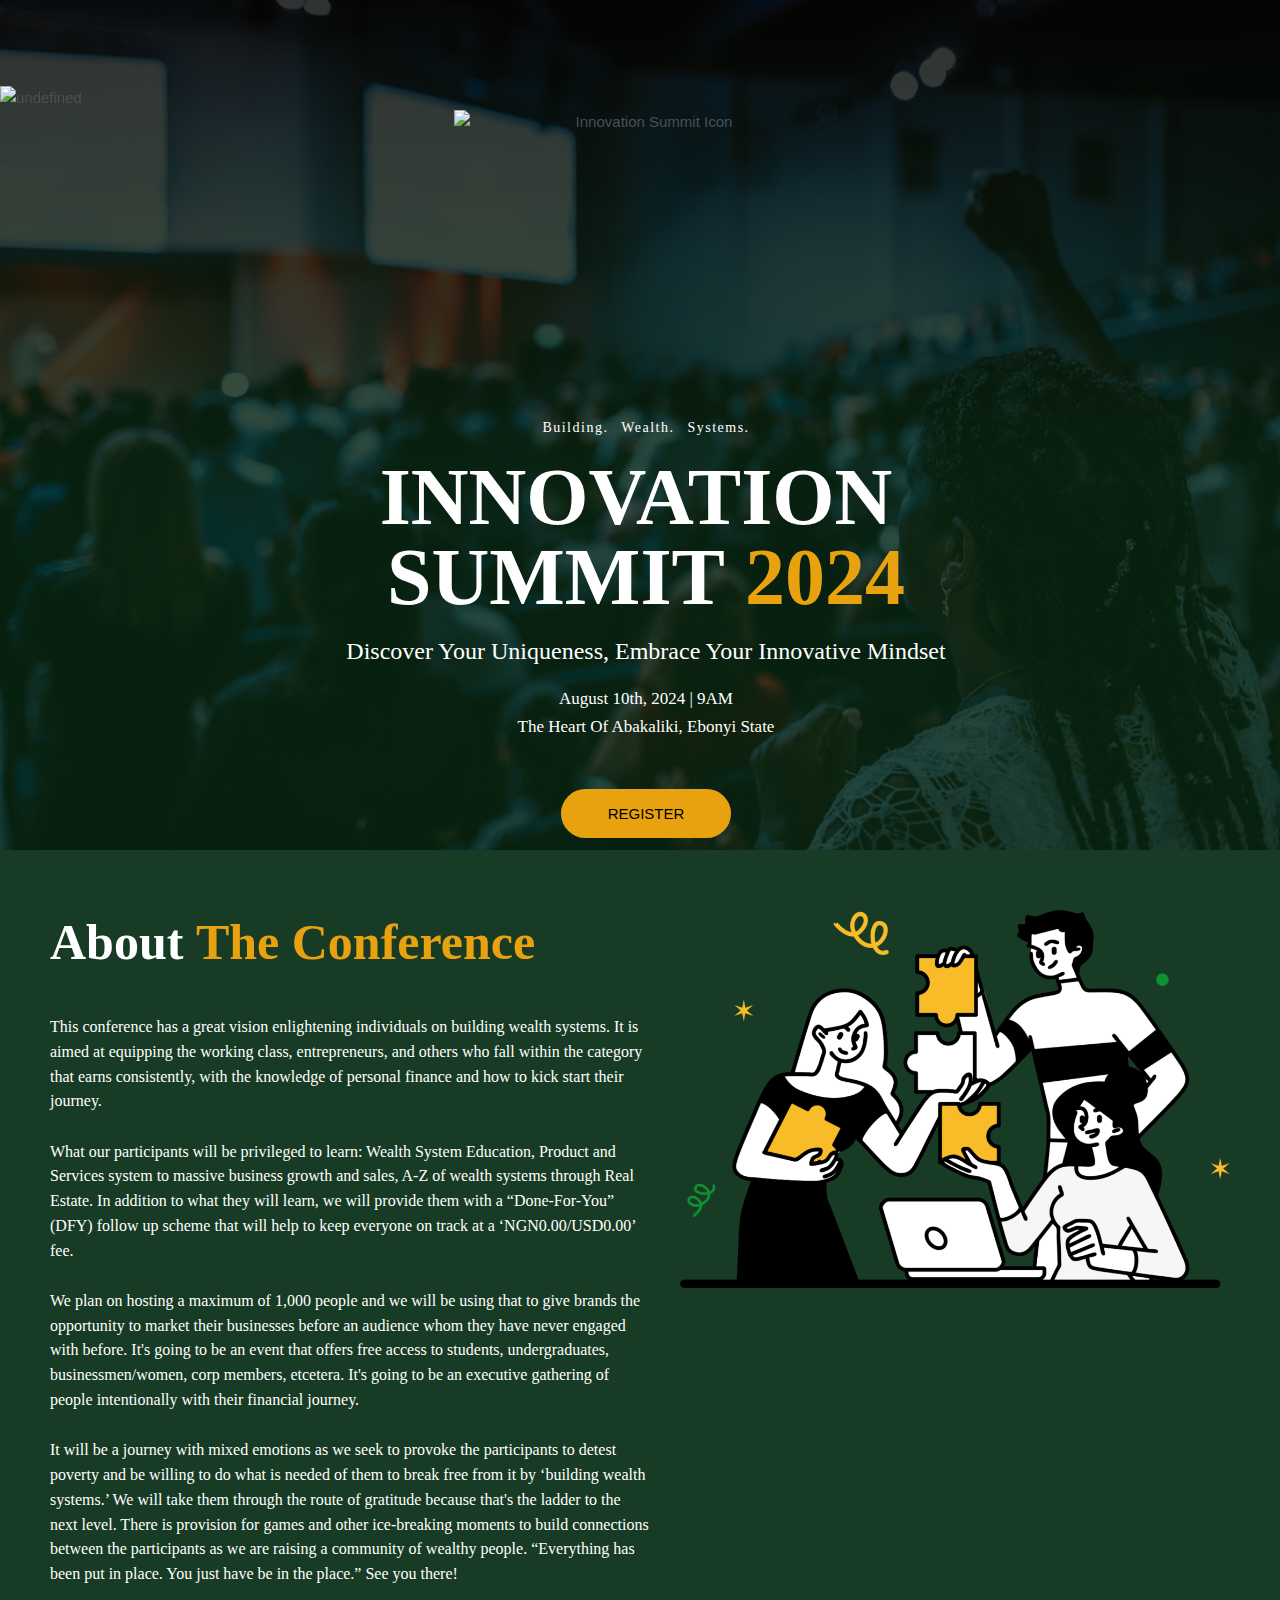
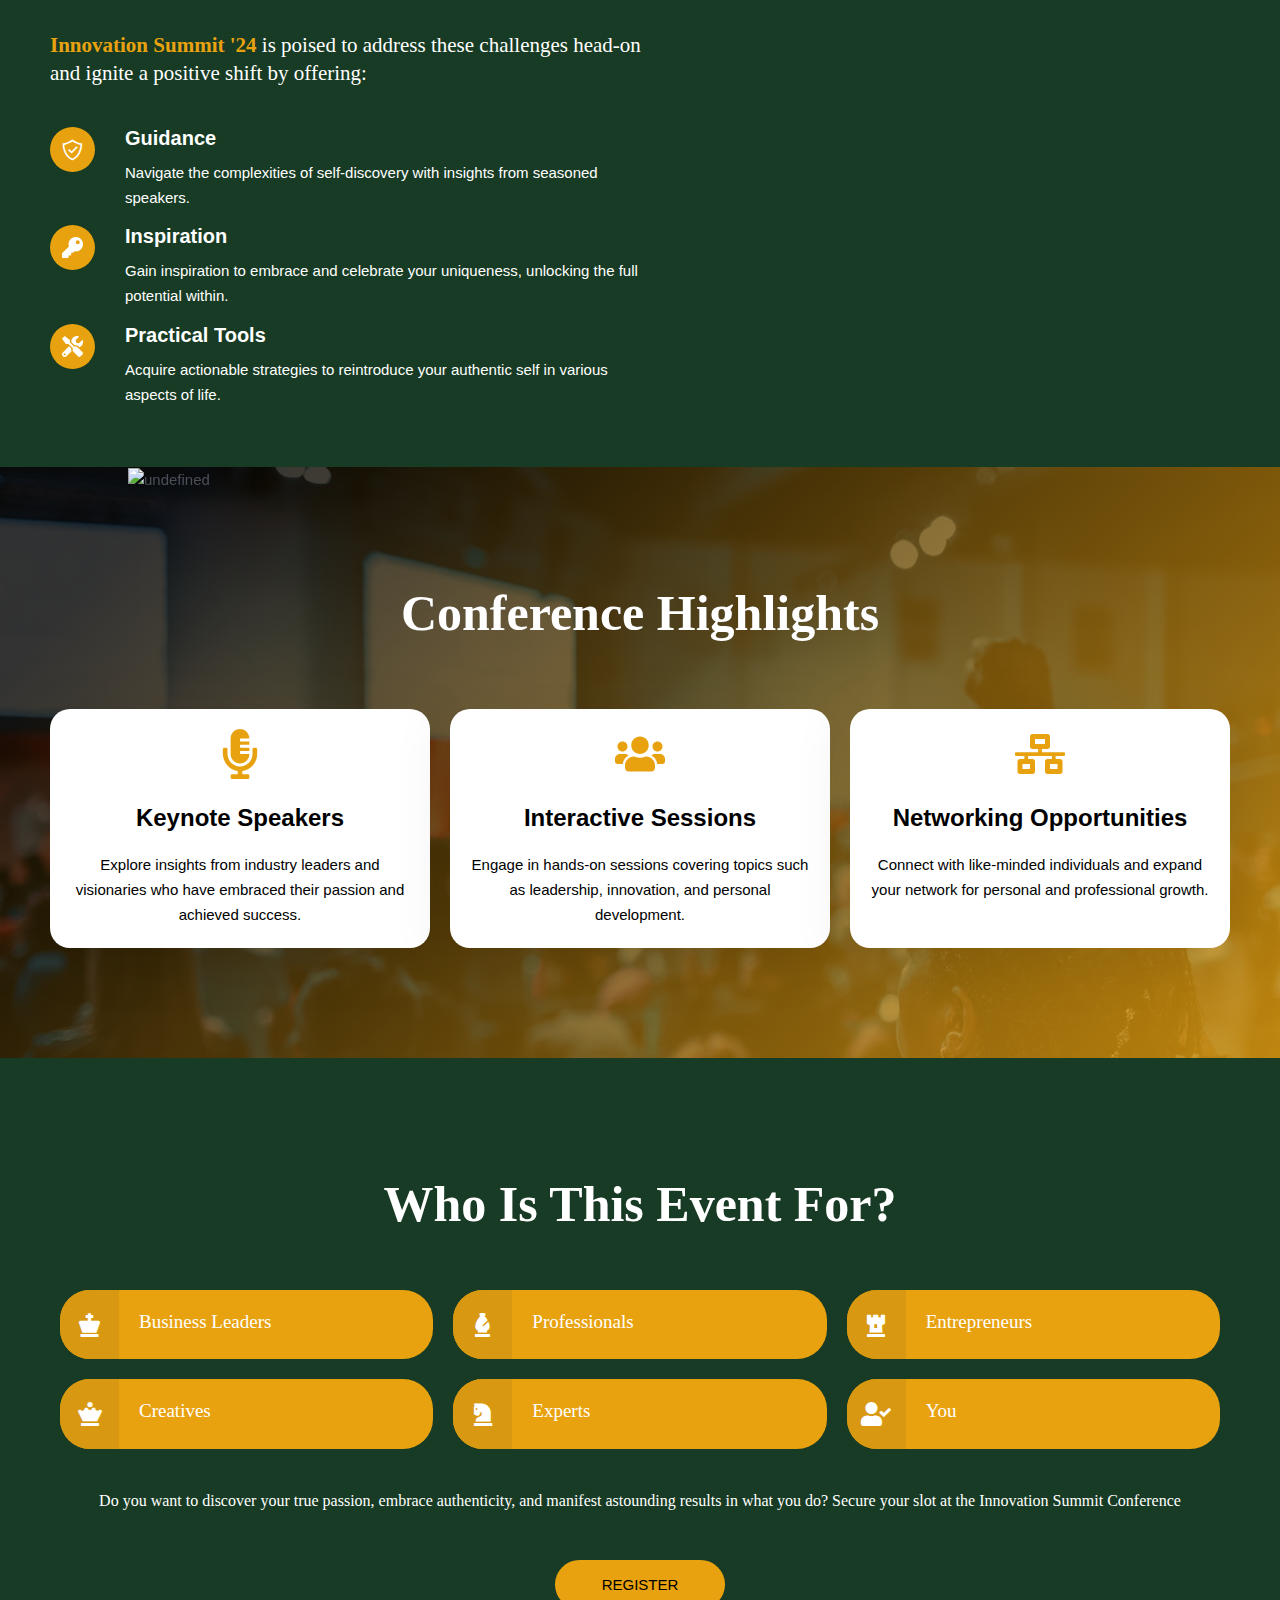
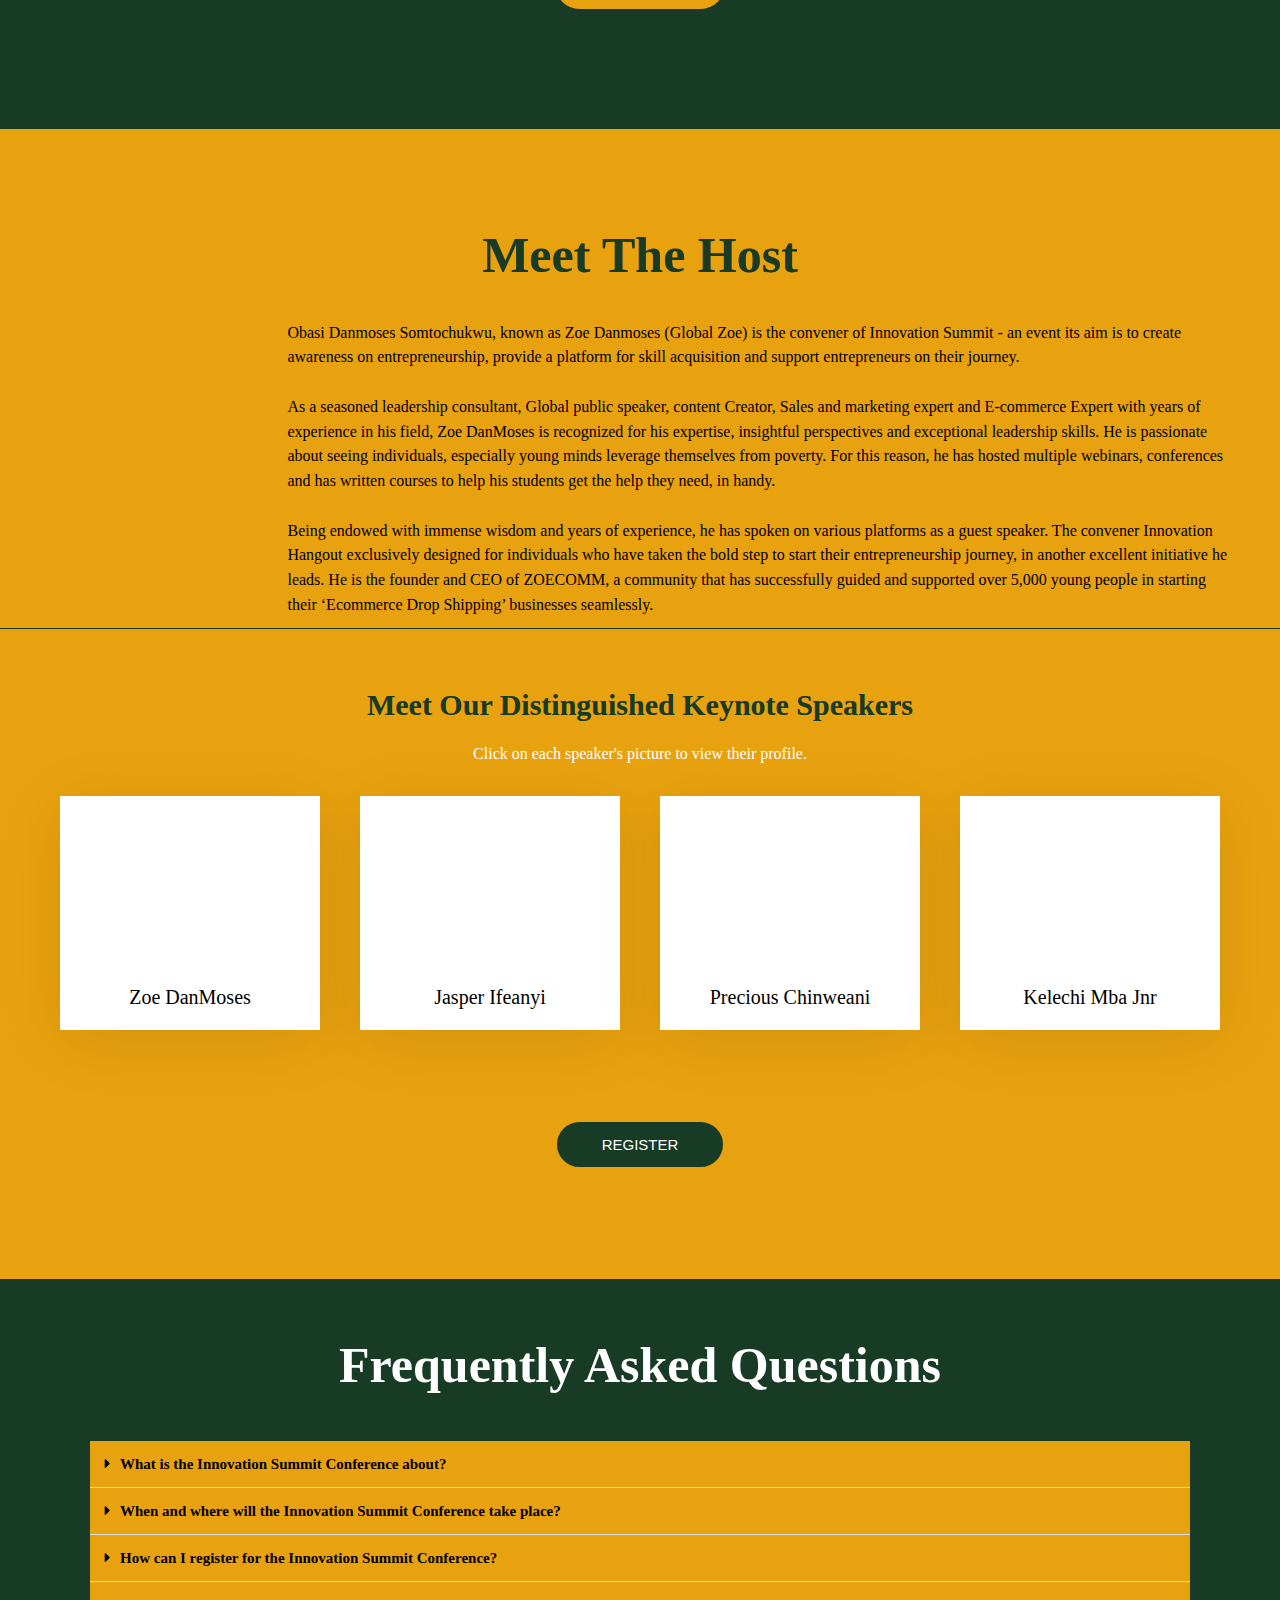
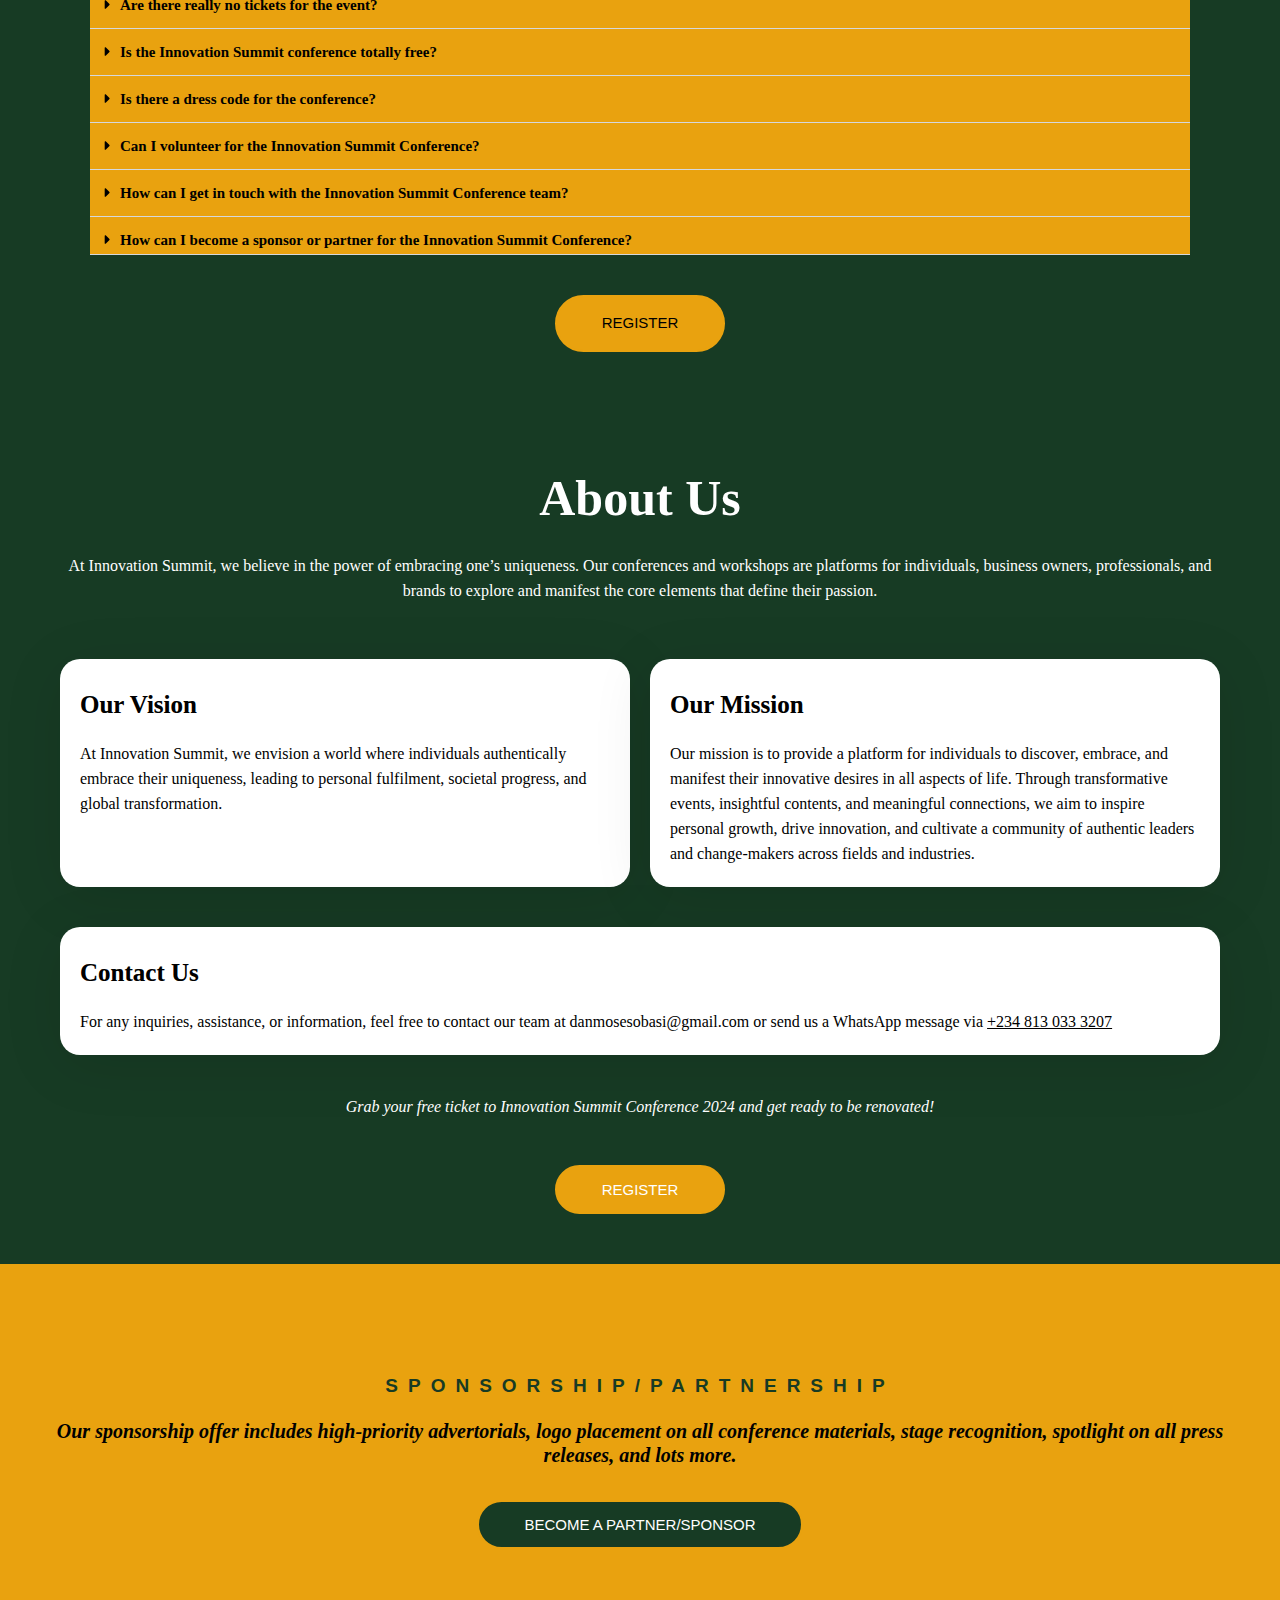
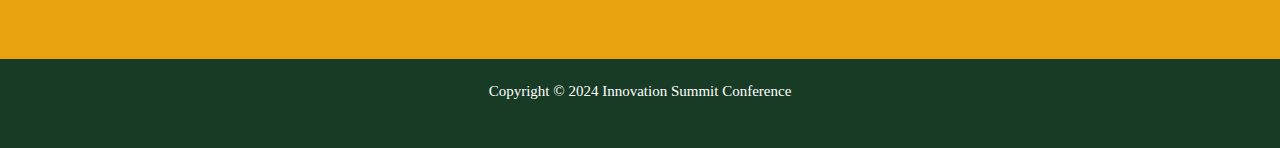
==== commit e60a2f61: "update" ====
--- a/index.html
+++ b/index.html
@@ -189,7 +189,7 @@
                             <div class="elementor-widget-container">
                               <style>/*! elementor - v3.20.0 - 10-04-2024 */
 .elementor-widget-image{text-align:center}.elementor-widget-image a{display:inline-block}.elementor-widget-image a img[src$=".svg"]{width:48px}.elementor-widget-image img{vertical-align:middle;display:inline-block}</style>
-                              <img decoding="async" src="../../Downloads/Innovation%20Hangout%20logo%202-1.png"
+                              <img decoding="async" src="wp-content/uploads/2024/04/Innovation.png"
 
                                 title="Innovation Summit Icon" alt="Innovation Summit Icon"
 
@@ -250,8 +250,7 @@
 
                                   class="elementor-button-content-wrapper"><span
 
-                                    class="elementor-button-text">BECOME A
-                                    PARTNER/SPONSOR</span></span></a></div>
+                                    class="elementor-button-text">REGISTER</span></span></a></div>
                           </div>
                         </div>
                       </div>
@@ -287,36 +286,30 @@
                             <div class="elementor-widget-container">
                               <style>/*! elementor - v3.20.0 - 10-04-2024 */
 .elementor-widget-text-editor.elementor-drop-cap-view-stacked .elementor-drop-cap{background-color:#69727d;color:#fff}.elementor-widget-text-editor.elementor-drop-cap-view-framed .elementor-drop-cap{color:#69727d;border:3px solid;background-color:transparent}.elementor-widget-text-editor:not(.elementor-drop-cap-view-default) .elementor-drop-cap{margin-top:8px}.elementor-widget-text-editor:not(.elementor-drop-cap-view-default) .elementor-drop-cap-letter{width:1em;height:1em}.elementor-widget-text-editor .elementor-drop-cap{float:left;text-align:center;line-height:1;font-size:50px}.elementor-widget-text-editor .elementor-drop-cap-letter{display:inline-block}</style>
-                              <p>It is aimed at equipping the working class,
-                                entrepreneurs, and others who fall within the
-                                category that earns consistently the knowledge
-                                of personal finance and how to kick start their
-                                journey. What they would learn: Wealth System
-                                Education, Product and Services system to
-                                massive business growth and sales, A-Z of wealth
-                                systems through Real Estate. Aside from what
-                                they would learn, we are will be providing them
-                                Done-For-You (DFY) follow up scheme that will
-                                help to keep everyone on track for free.</p>
-                              <p>We are looking at hosting a maximum of 1000
-                                people and we will be using that to give brand
-                                opportunities to market they business in front
-                                of a fresh audience whom they have never engaged
-                                with before. it's going to be a free Event for
-                                both students, undergraduates, Business
-                                men/women, corp members and anyone else. It's
-                                going to be an executive gathering of people
-                                intentionally with their financial journey. </p>
-                              <p>It would be a journey with mixed emotions as I
-                                seek to provoke the participant to hate poverty
-                                and be willing to do what is needed of them to
-                                get out of it I would also take them through the
-                                route of gratitude because that's the ladder
-                                through with we climb to the next level. There
-                                would also be games and other ice-breaking
-                                moments to build connections between the
-                                participants as we are also raising a community
-                                of wealthy people.</p>
+                              <p>This conference has a great vision enlightening individuals on building wealth systems. It is aimed at equipping the working class, entrepreneurs, and others who fall within the category that earns consistently, with the knowledge of personal finance and how to kick start their journey.</p>
+                              <p>What our participants will be privileged to learn: 
+Wealth System Education, Product and Services system to massive business growth and sales, A-Z of wealth systems through Real Estate. 
+
+
+In addition to what they will learn, we will provide them with a “Done-For-You” (DFY) follow up scheme that will help to keep everyone on track at a ‘NGN0.00/USD0.00’ fee.</p>
+                              <p>We plan on hosting a maximum of 1,000 people and we will be using that to give brands the opportunity to market their businesses before an audience whom they have never engaged with before. 
+
+
+It's going to be an event that offers free access to students, undergraduates, businessmen/women, corp members, etcetera. It's going to be an executive gathering of people intentionally with their financial journey.
+</p>
+<p>It will be a journey with mixed emotions as we seek to provoke the participants to detest poverty and be willing to do what is needed of them to break free from it by ‘building wealth systems.’
+
+
+We will take them through the route of gratitude because that's the ladder to the next level. 
+
+
+There is provision for games and other ice-breaking moments to build connections between the participants as we are raising a community of wealthy people.
+
+
+“Everything has been put in place. You just have be in the place.”
+
+See you there!
+</p>
                             </div>
                           </div>
                           <div class="elementor-element elementor-element-599fd7d elementor-widget elementor-widget-elementskit-heading"
@@ -779,10 +772,10 @@
 
                               data-widget_type="text-editor.default">
                               <div class="elementor-widget-container">
-                                <p>Do you want to discover your true essence,
+                                <p>Do you want to discover your true passion,
                                   embrace authenticity, and manifest astounding
                                   results in what you do? Secure your slot at
-                                  the Essence&nbsp;Conference</p>
+                                  the Innovation&nbsp;Summit&nbsp;Conference</p>
                               </div>
                             </div>
                             <div class="elementor-element elementor-element-9b00274 elementor-align-center elementor-widget elementor-widget-button"
@@ -796,8 +789,7 @@
 
                                     class="elementor-button-content-wrapper"><span
 
-                                      class="elementor-button-text">BECOME A
-                                      PARTNER/SPONSOR</span></span></a></div>
+                                      class="elementor-button-text">REGISTER</span></span></a></div>
                             </div>
                           </div>
                         </div>
@@ -849,32 +841,14 @@
                               data-id="299b34b" data-element_type="widget" data-settings="{&quot;ekit_we_effect_on&quot;:&quot;none&quot;}"
 
                               data-widget_type="text-editor.default">
-                              <div class="elementor-widget-container">Obasi
-                                Danmoses Somtochukwu, popularly called Zoe
-                                Danmoses (Global Zoe) is the convener of
-                                Innovation Summit.&nbsp; A leadership
-                                consultant, Global public speaker, content
-                                Creator, Sales and marketing expert and
-                                E-commerce Expert.<br>
+                              <div class="elementor-widget-container">Obasi Danmoses Somtochukwu, known as Zoe Danmoses (Global Zoe) is the convener of Innovation Summit - an event its aim is to create awareness on entrepreneurship, provide a platform for skill acquisition and support entrepreneurs on their journey.<br>
                                 <br>
-                                With years of experience in his field,
-                                recognized for her expertise, insightful
-                                perspectives and exceptional leadership skills.<br>
+As a seasoned leadership consultant, Global public speaker, content Creator, Sales and marketing expert and E-commerce Expert with years of experience in his field, Zoe DanMoses is recognized for his expertise, insightful perspectives and exceptional leadership skills. He is passionate about seeing individuals, especially young minds leverage themselves from poverty.
+For this reason, he has hosted multiple webinars, conferences and has written courses to help his students get the help they need, in handy.
+<br>
                                 <br>
-                                The convener of the Innovation Summit an event
-                                that creates awareness of entrepreneurship,
-                                provides platforms for skill and
-                                entrepreneurship journey.<br>
-                                <br>
-                                The convener Innovation Hangout exclusively for
-                                individual who have taken the bold step to start
-                                out and start well in they entrepreneurship
-                                journey.<br>
-                                <br>
-                                He is the founder/CEO of ZOECOMM, a community
-                                that has raised and groomed over 5,000 young
-                                people start they E-commerce Dropshipping
-                                business without hassle.</div>
+                                Being endowed with immense wisdom and years of experience, he has spoken on various platforms as a guest speaker. The convener Innovation Hangout exclusively designed for individuals who have taken the bold step to start their entrepreneurship journey, in another excellent initiative he leads. He is the founder and CEO of ZOECOMM, a community that has successfully guided and supported over 5,000 young people in starting their ‘Ecommerce Drop Shipping’ businesses seamlessly.
+                              </div>
                             </div>
                           </div>
                         </div>
@@ -937,7 +911,7 @@
 
                                             class="attachment-medium size-medium wp-image-2387"
 
-                                            alt="" srcset="wp-content/uploads/2024/04/DanMoses.jpg 300w, wp-content/uploads/2024/04/IMG_6521-150x150.jpg 150w, wp-content/uploads/2024/04/IMG_6521.jpg 400w"
+                                            alt="" srcset="wp-content/uploads/2024/04/DanMoses.jpg 300w, wp-content/uploads/2024/04/DanMoses.jpg 150w, wp-content/uploads/2024/04/DanMoses.jpg 400w"
 
                                             sizes="(max-width: 300px) 100vw, 300px"
 
@@ -985,37 +959,28 @@
                                                 DanMoses</h2>
                                               <p class="ekit-team-modal-position"></p>
                                               <div class="ekit-team-modal-content">
-                                                <p>Obasi Danmoses Somtochukwu,
-                                                  popularly called Zoe Danmoses
-                                                  (Global Zoe) is the convener
-                                                  of Innovation Summit. A
-                                                  leadership consultant, Global
-                                                  public speaker, content
-                                                  Creator, Sales and marketing
-                                                  expert and E-commerce Expert.</p>
-                                                <p>With years of experience in
-                                                  his field, recognized for her
-                                                  expertise, insightful
-                                                  perspectives and exceptional
-                                                  leadership skills.</p>
-                                                <p>The convener of the
-                                                  Innovation Summit an event
-                                                  that creates awareness of
-                                                  entrepreneurship, provides
-                                                  platforms for skill and
-                                                  entrepreneurship journey.</p>
-                                                <p>The convener Innovation
-                                                  Hangout exclusively for
-                                                  individual who have taken the
-                                                  bold step to start out and
-                                                  start well in they
-                                                  entrepreneurship journey.</p>
-                                                <p>He is the founder/CEO of
-                                                  ZOECOMM, a community that has
-                                                  raised and groomed over 5,000
-                                                  young people start they
-                                                  E-commerce Dropshipping
-                                                  business without hassle.</p>
+                                                <p>Obasi Danmoses Somtochukwu, known as Zoe Danmoses (Global Zoe) is the convener of Innovation Summit - an event its aim is to create awareness on entrepreneurship, provide a platform for skill acquisition and support entrepreneurs on their journey.</p>
+                                                <p>As a seasoned leadership consultant, Global public speaker, content Creator, Sales and marketing expert and E-commerce Expert with years of experience in his field, Zoe DanMoses is recognized for his expertise, insightful perspectives and exceptional leadership skills.</p>
+                                                <p>He is passionate about seeing individuals, especially young minds leverage themselves from poverty.
+For this reason, he has hosted multiple webinars, conferences and has written courses to help his students get the help they need, in handy.</p>
+                                                <p>Being endowed with immense wisdom and years of experience, he has spoken on various platforms as a guest speaker.
+
+The convener Innovation Hangout exclusively designed for individuals who have taken the bold step to start their entrepreneurship journey, in another excellent initiative he leads.
+
+He is the founder and CEO of ZOECOMM, a community that has successfully guided and supported over 5,000 young people in starting their ‘Ecommerce Drop Shipping’ businesses seamlessly.
+</p>
+                                                <p>His diligence has resulted to innumerable accomplishments which submerge:
+
+    📍Convened the Innovation Summit, an event focused on entrepreneurship, skill acquisition, and supporting entrepreneurs.
+
+    📍Established himself as a recognized leadership consultant, global public speaker, content creator, sales and marketing expert, and e-commerce expert.
+
+    📍Demonstrated exceptional leadership skills, insightful perspectives, and expertise in his field.
+
+    📍Founded and leads ZOECOMM, a community that has successfully guided over 5,000 young people in starting their Ecommerce Drop Shipping businesses.
+
+    📍Created the Innovation Hangout, a platform exclusively designed for entrepreneurs who have taken the first step in their journey.
+</p>
                                               </div>
                                             </div>
                                           </div>
@@ -1152,11 +1117,11 @@
                                         <div class="profile-header ekit-team-img ekit-img-overlay ekit-team-img-block"
 
                                           data-toggle="modal" data-target="ekit_team_modal_#afda326_1557">
-                                          <img loading="lazy" decoding="async" src="wp-content/uploads/2024/04/mail-300x300.jpeg"
+                                          <img loading="lazy" decoding="async" src="wp-content/uploads/2024/04/Precious_Chinweani.jpg"
 
                                             class="attachment-medium size-medium wp-image-1947"
 
-                                            alt="" srcset="wp-content/uploads/2024/04/Precious_Chinweani.jpg 300w, wp-content/uploads/2024/04/mail-150x150.jpeg 150w, wp-content/uploads/2024/04/mail.jpeg 600w"
+                                            alt="" srcset="wp-content/uploads/2024/04/Precious_Chinweani.jpg 300w, wp-content/uploads/2024/04/Precious_Chinweani.jpg 150w, wp-content/uploads/2024/04/Precious_Chinweani.jpg 600w"
 
                                             sizes="(max-width: 300px) 100vw, 300px"
 
@@ -1871,8 +1836,7 @@
 
                                       class="elementor-button-content-wrapper"><span
 
-                                        class="elementor-button-text">BECOME A
-                                        PARTNER/SPONSOR</span></span></a></div>
+                                        class="elementor-button-text">REGISTER</span></span></a></div>
                               </div>
                             </div>
                           </div>
@@ -2289,8 +2253,7 @@
                                       href="https://forms.gle/L1KrjuhAcGcwsR4r5"
 
                                       target="_blank"> <span class="elementor-button-content-wrapper">
-                                        <span class="elementor-button-text" style="height: 20px; margin-top: 3px;">Become
-                                          A Partner/Sponsor</span> </span> </a>
+                                        <span class="elementor-button-text" style="height: 20px; margin-top: 3px;">REGISTER</span> </span> </a>
                                   </div>
                                 </div>
                               </div>
@@ -2456,7 +2419,7 @@
 
                           data-widget_type="text-editor.default">
                           <div class="elementor-widget-container">
-                            <p><i>Grab your ticket to Innovation Summit
+                            <p><i>Grab your free ticket to Innovation Summit
                                 Conference 2024 and get ready to be renovated!</i></p>
                           </div>
                         </div>
@@ -2472,8 +2435,7 @@
 
                                   class="elementor-button-content-wrapper"><span
 
-                                    class="elementor-button-text">Become A
-                                    Partner/Sponsor</span></span></a> </div>
+                                    class="elementor-button-text">REGISTER</span></span></a> </div>
                           </div>
                         </div>
                       </div>
@@ -2540,7 +2502,7 @@
                             <div class="elementor-widget-container">
                               <div class="elementor-button-wrapper"> <a class="elementor-button elementor-button-link elementor-size-sm"
 
-                                  href="https://forms.gle/L1KrjuhAcGcwsR4r5" target="_blank">
+                                  href="https://wa.link/mvfoow" target="_blank">
                                   <span class="elementor-button-content-wrapper">
                                     <span class="elementor-button-text">Become A
                                       Partner/Sponsor</span> </span> </a> </div>
@@ -2628,7 +2590,7 @@
       <div id="popmake-2108" class="pum-container popmake theme-2013 pum-responsive pum-responsive-medium responsive size-medium">
         <div class="pum-content popmake-content" tabindex="0">
           <h4>Gold Pass</h4>
-          <p>We can’t wait to see you at the Essence Conference 2024!</p>
+          <p>We can’t wait to see you at the Innovation Summit Conference 2024!</p>
           <div class="wpforms-container " id="wpforms-2050">
             <form id="wpforms-form-2050" class="wpforms-validate wpforms-form wpforms-ajax-form"
 
@@ -2754,7 +2716,7 @@
       <div id="popmake-2111" class="pum-container popmake theme-2013 pum-responsive pum-responsive-medium responsive size-medium">
         <div class="pum-content popmake-content" tabindex="0">
           <h4>Virtual Attendance</h4>
-          <p>We can’t wait to see you at the Essence Conference 2024!</p>
+          <p>We can’t wait to see you at the Innovation Summit Conference 2024!</p>
           <div class="wpforms-container " id="wpforms-2053">
             <form id="wpforms-form-2053" class="wpforms-validate wpforms-form wpforms-ajax-form"
 
